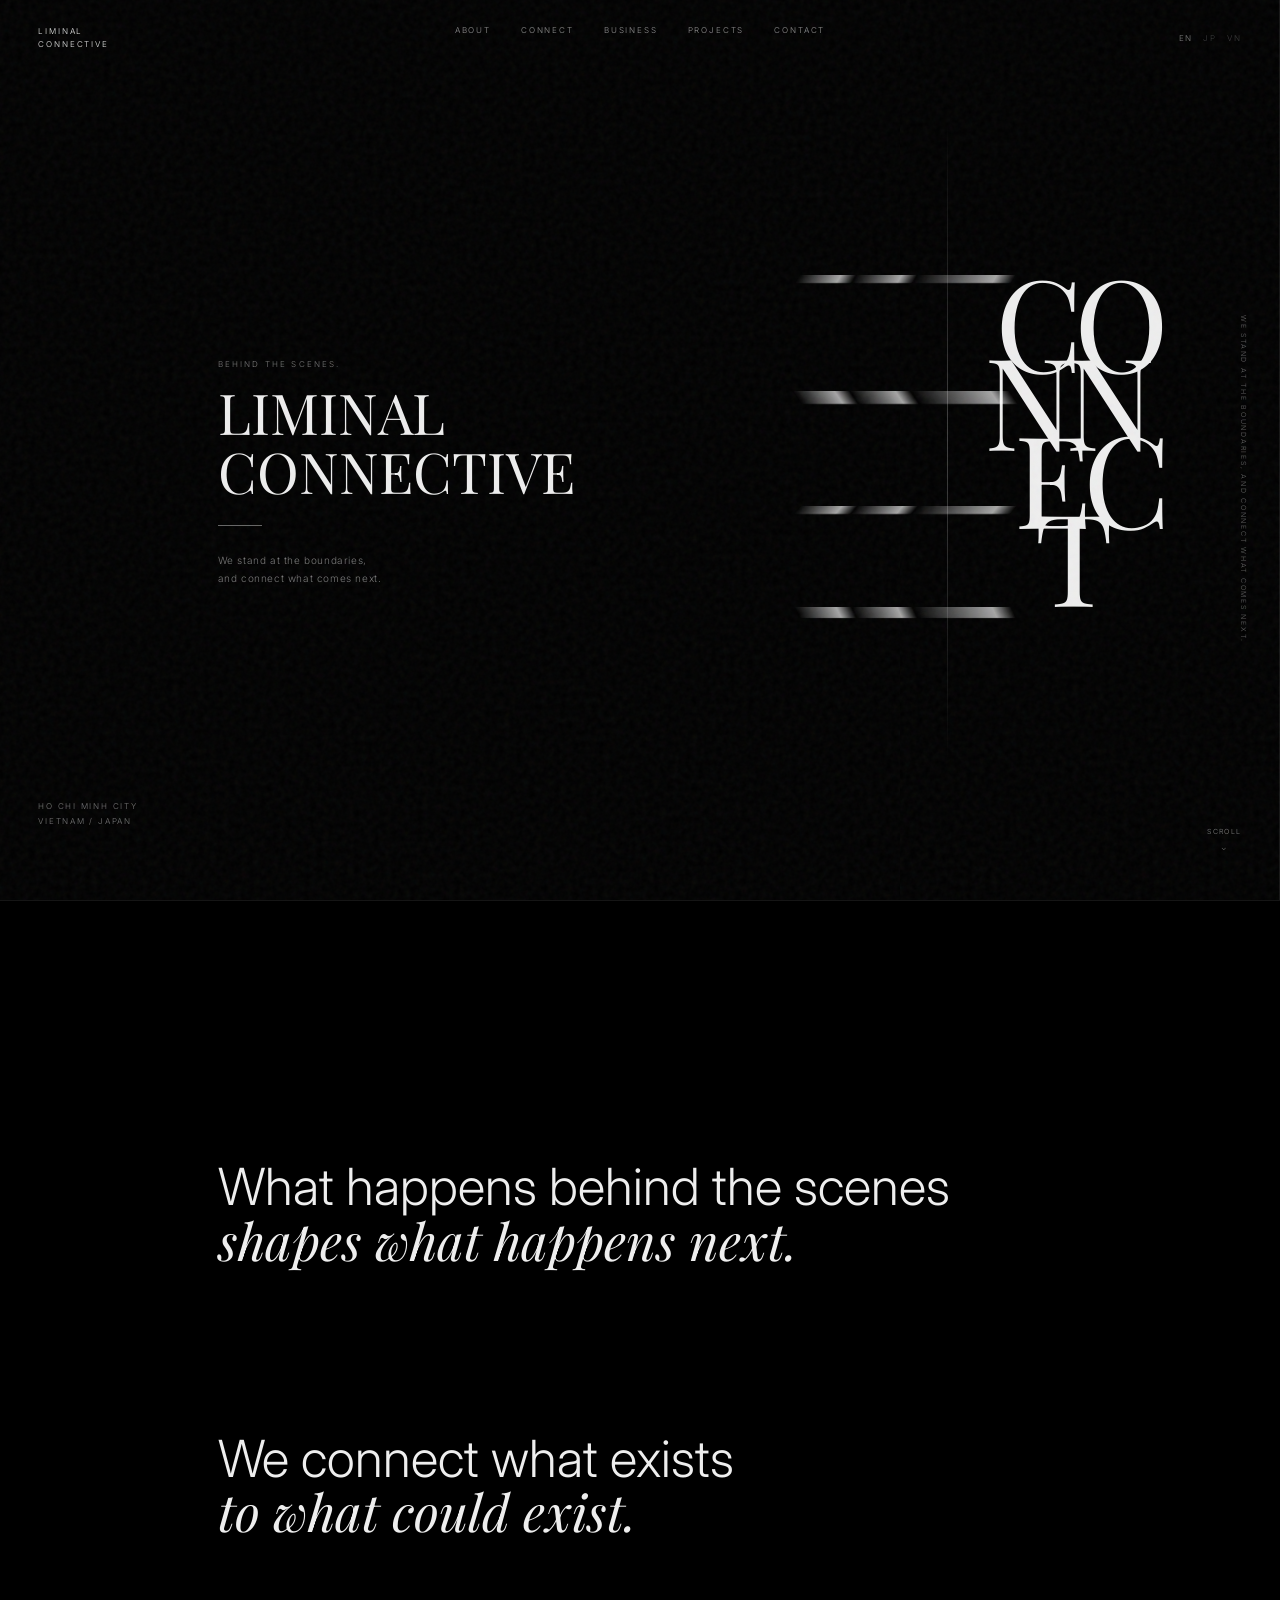
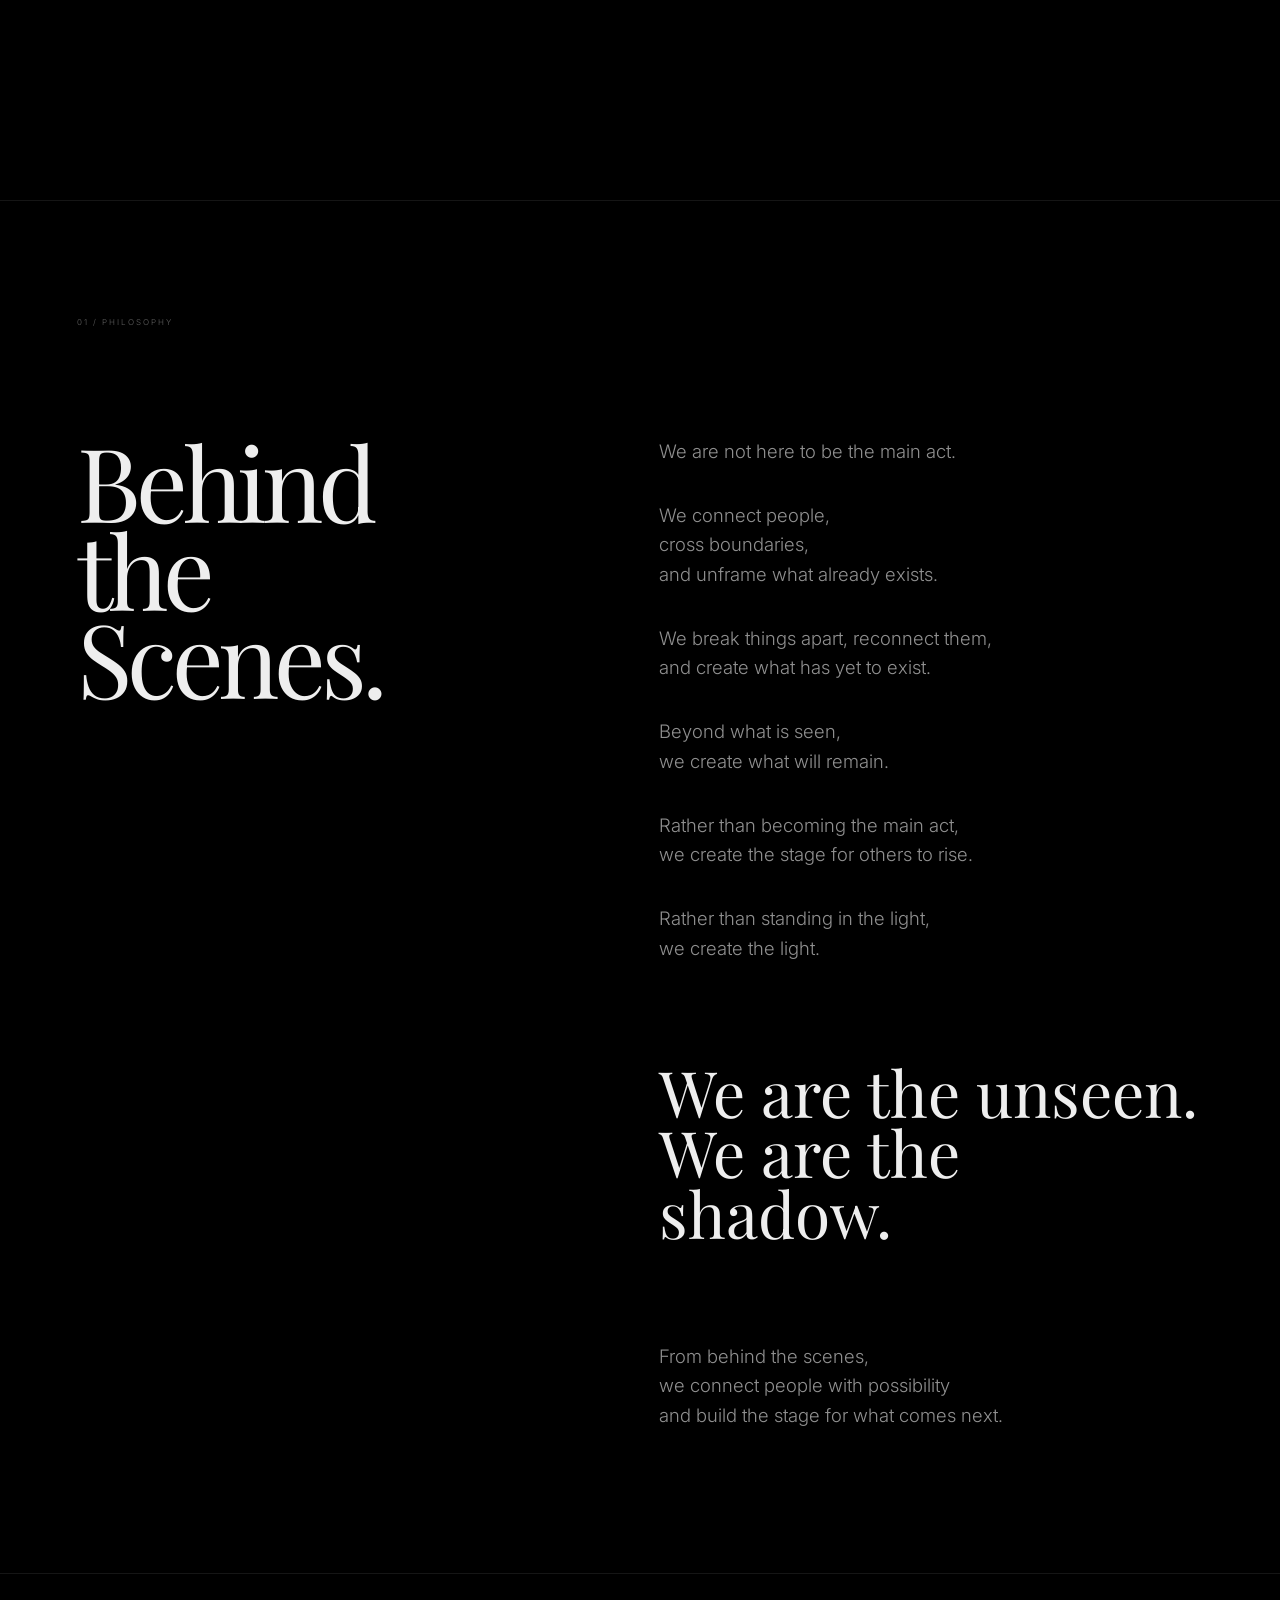
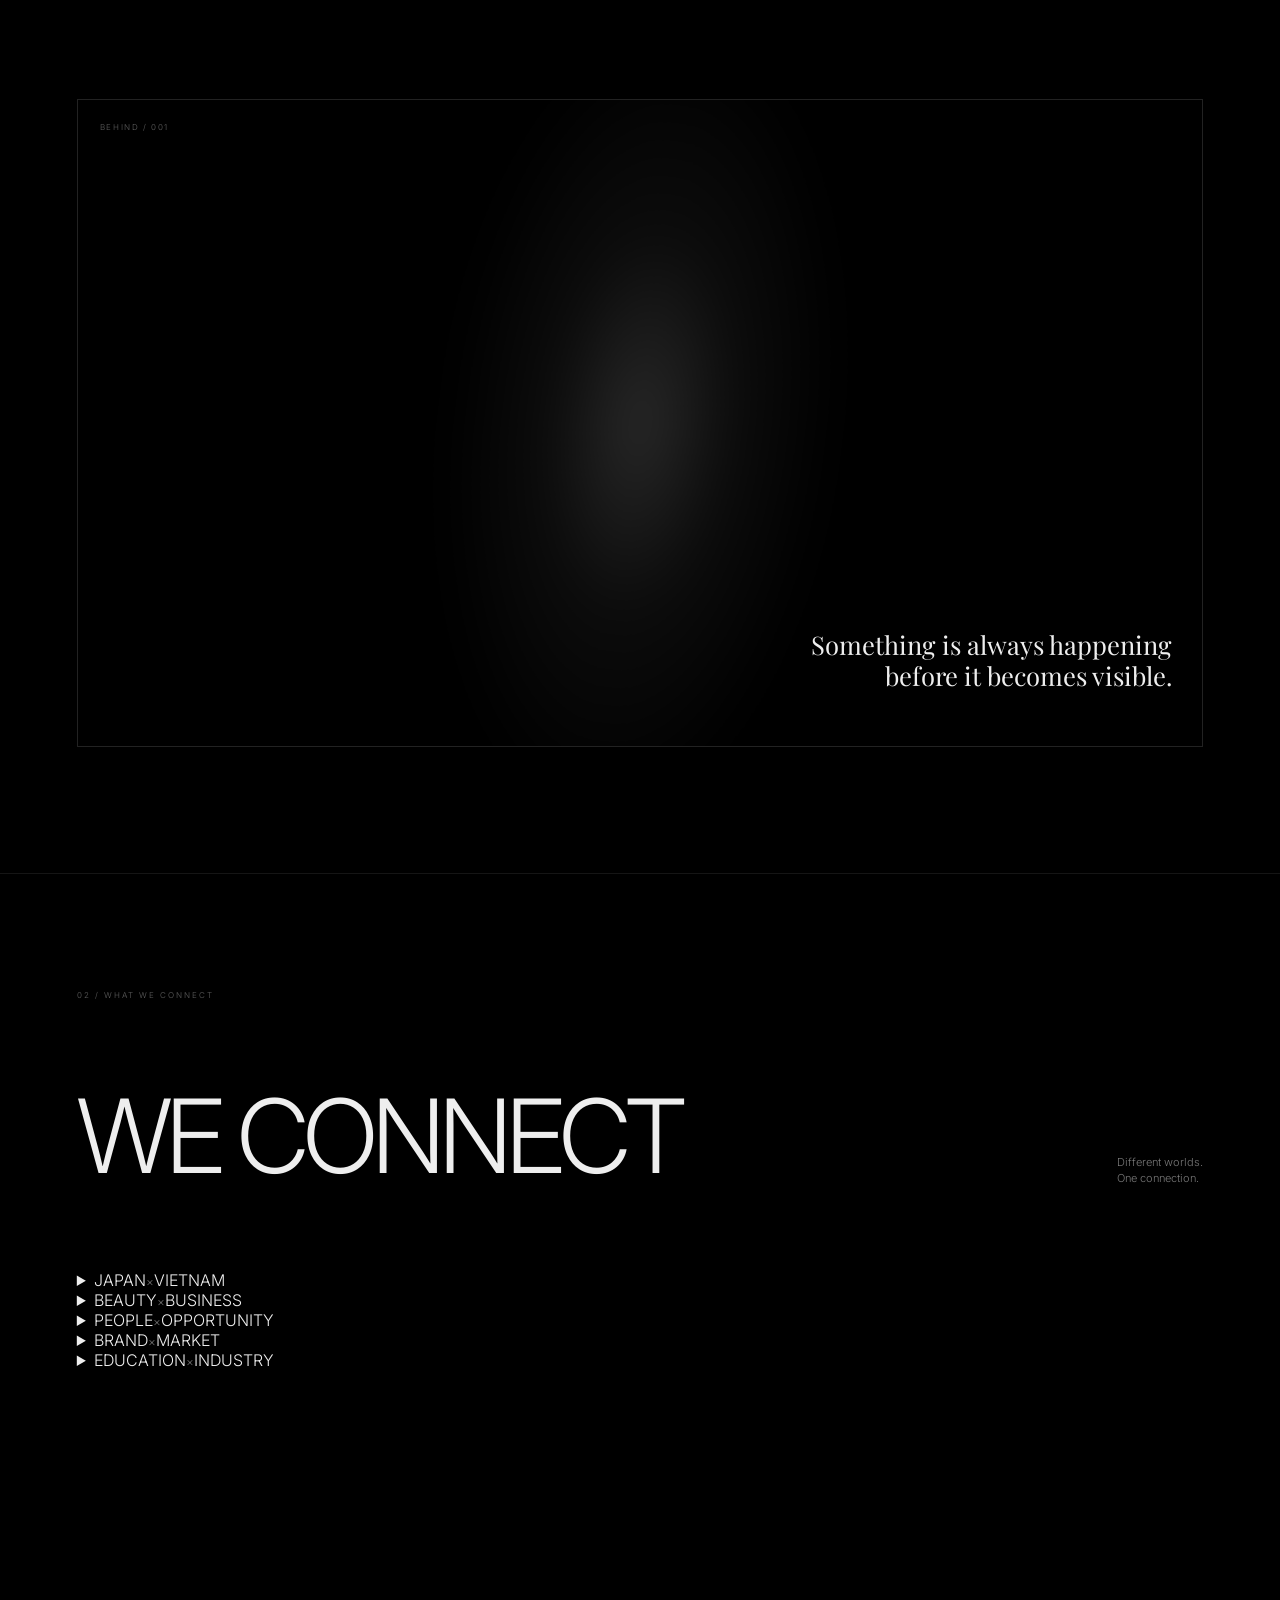
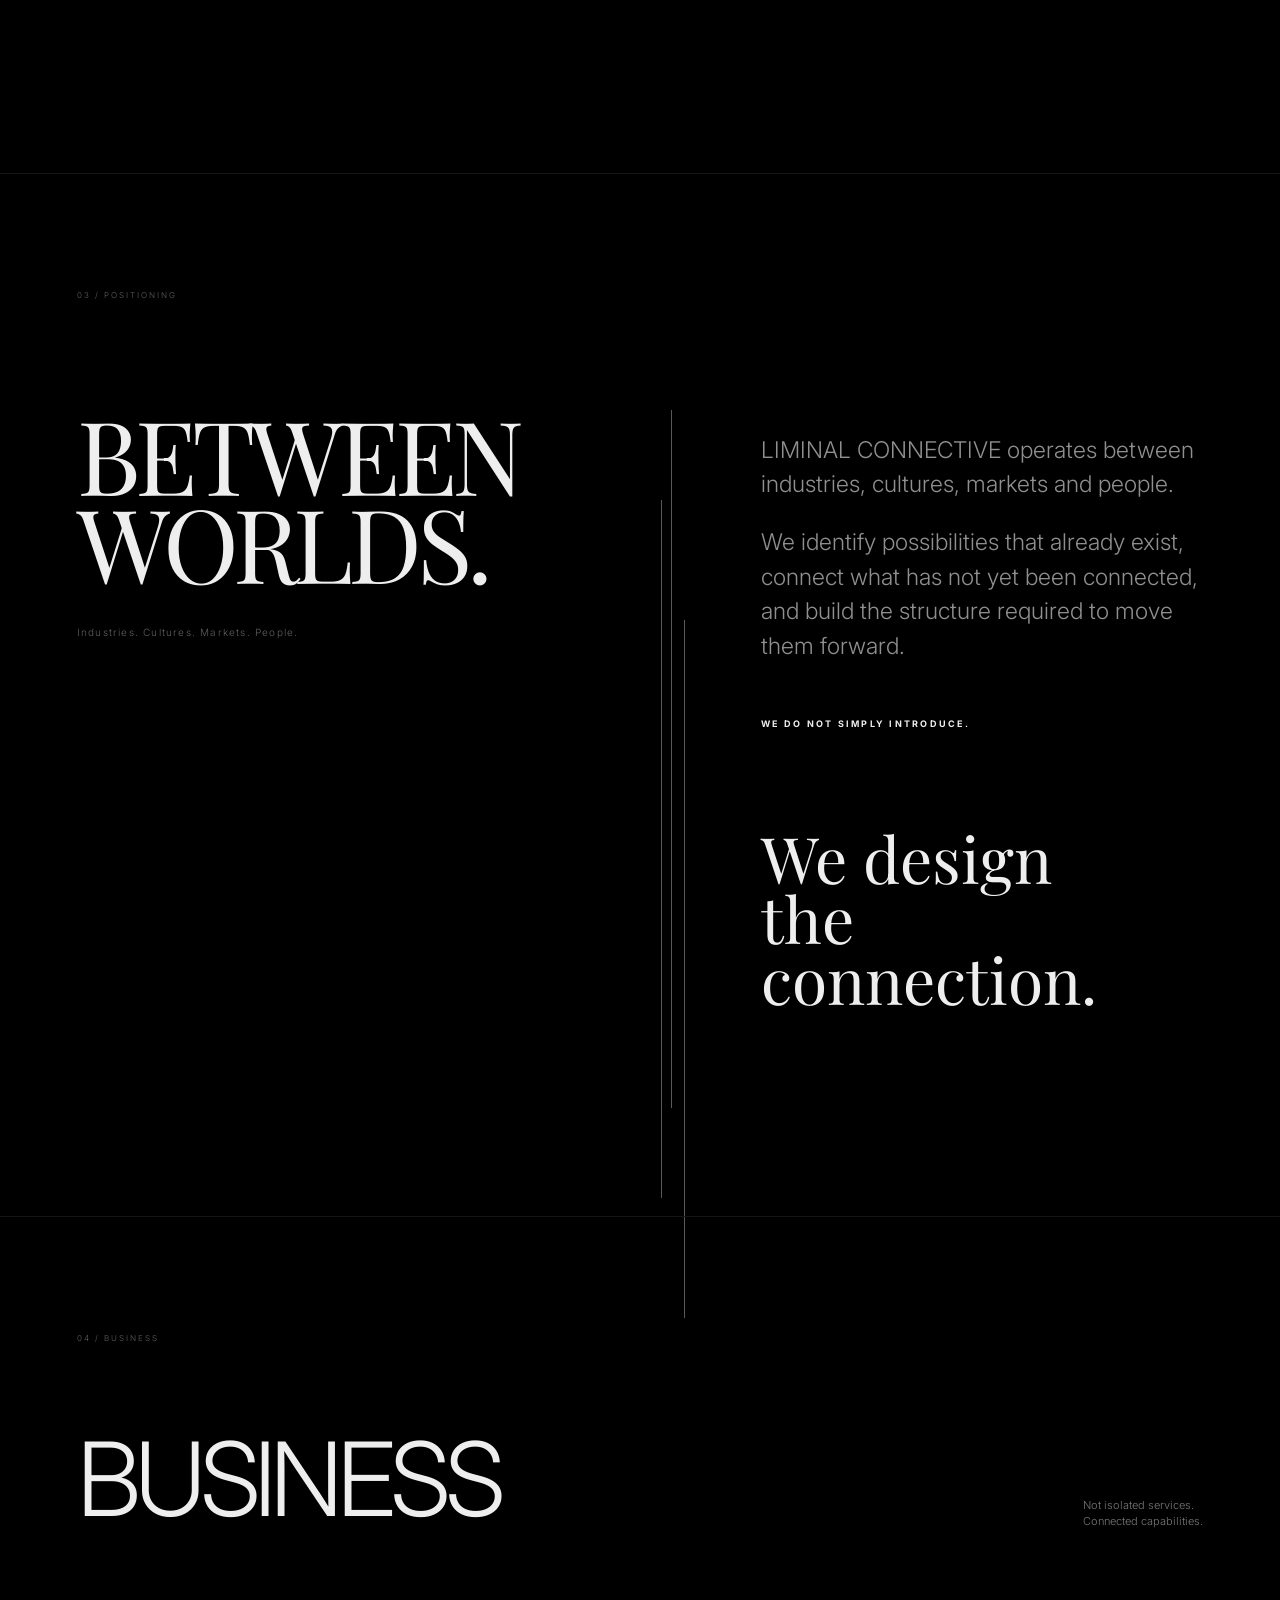
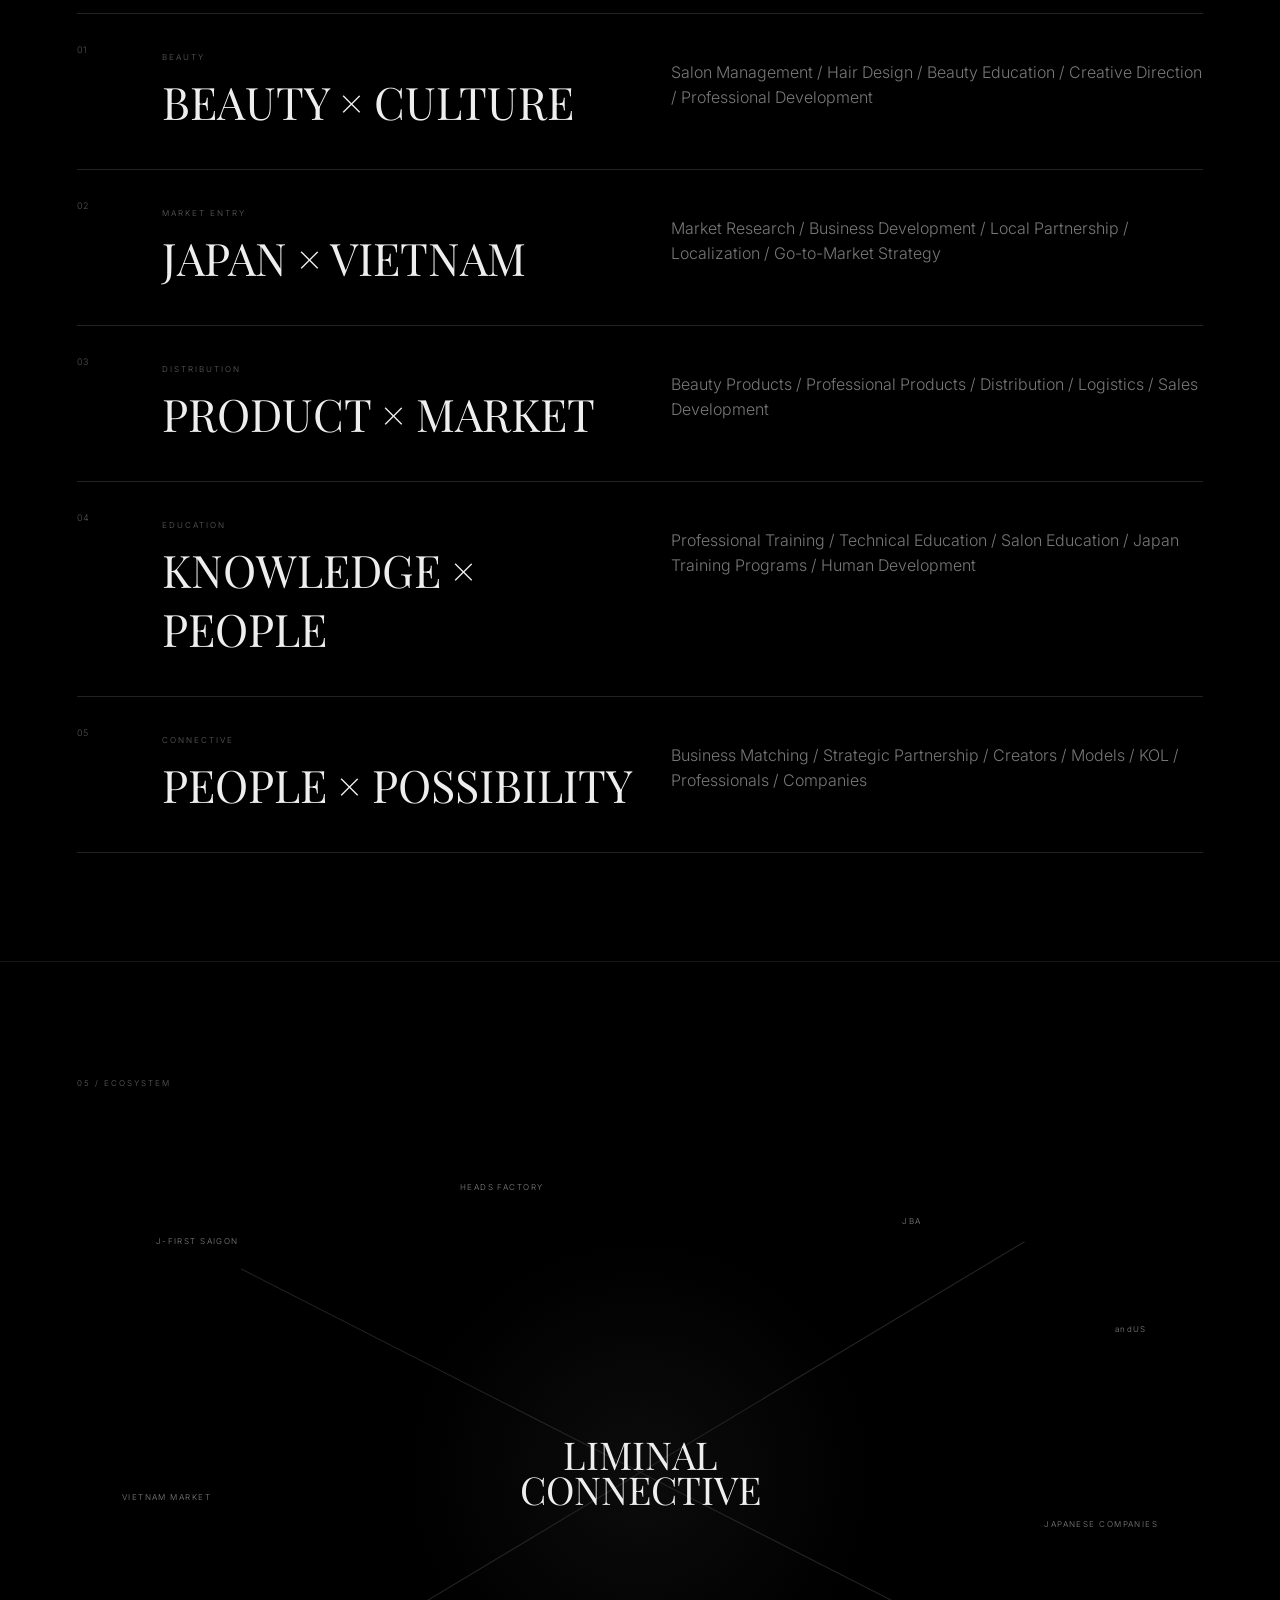
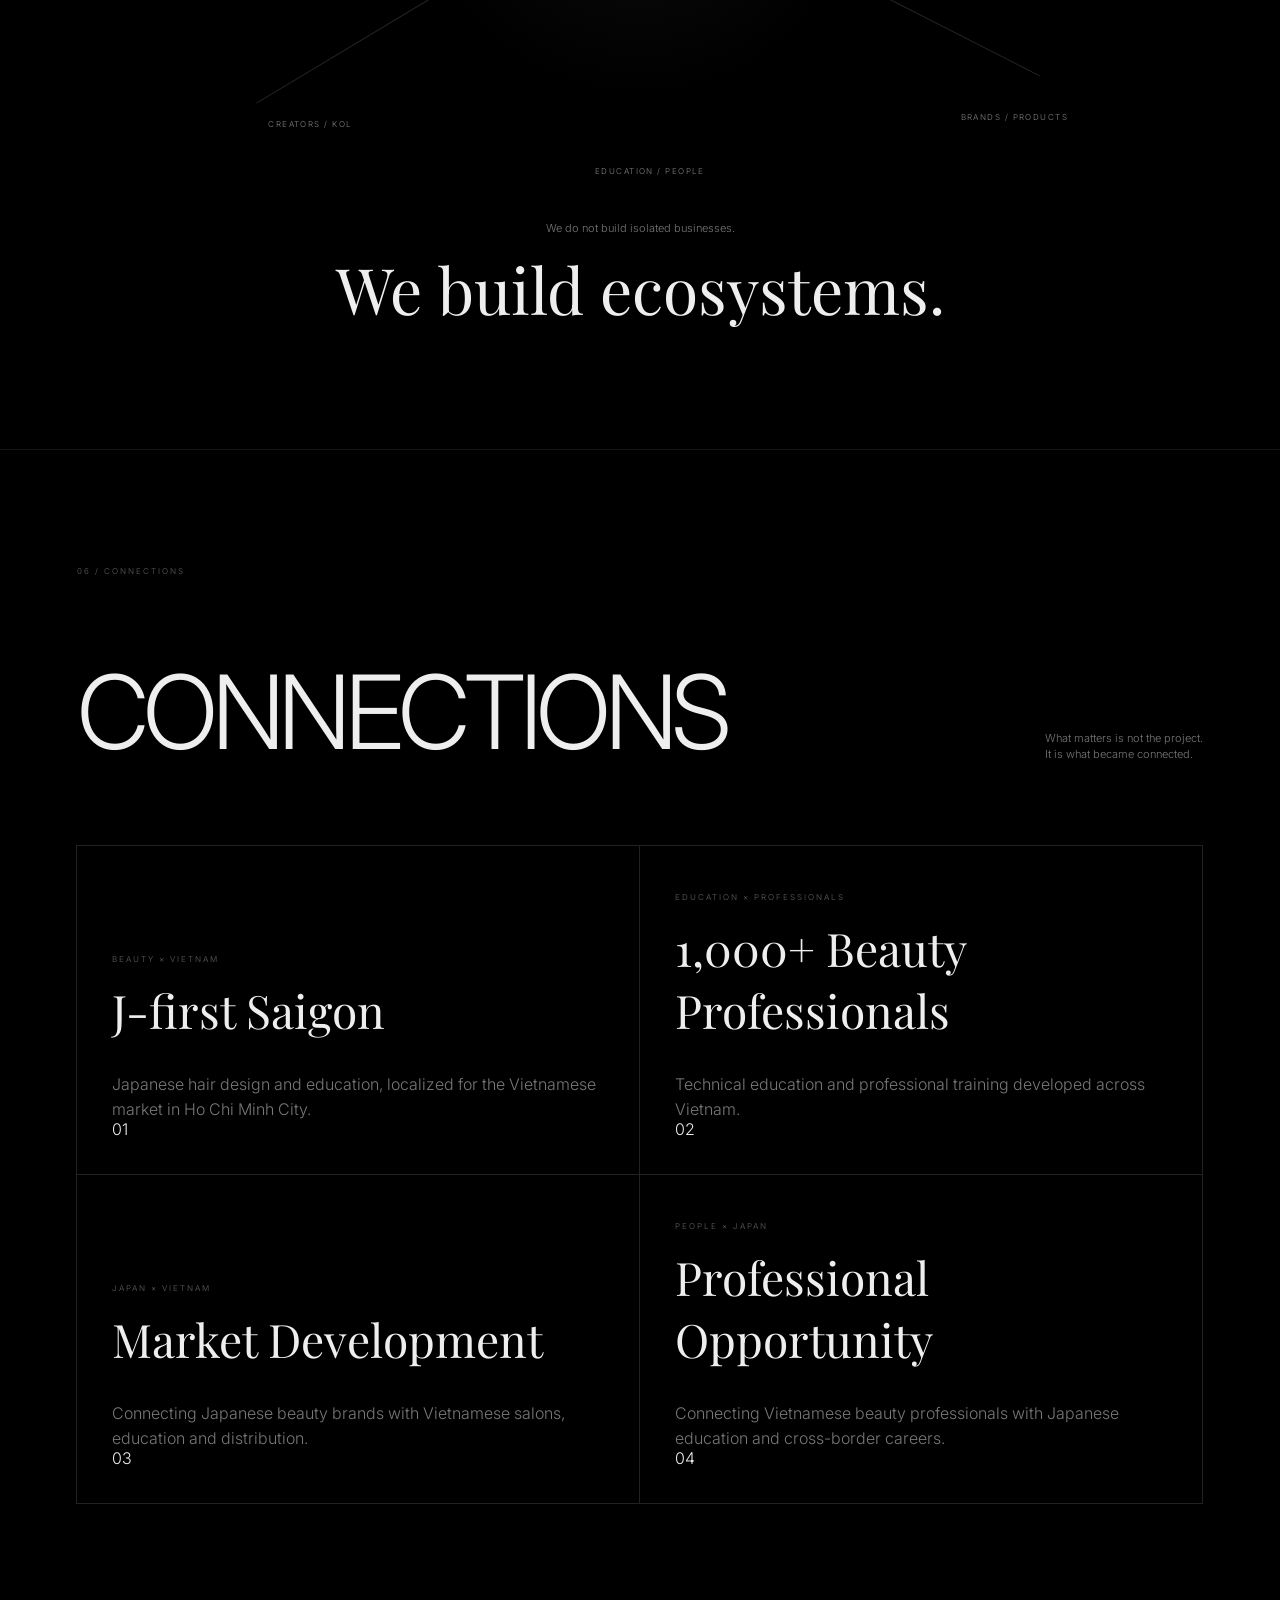
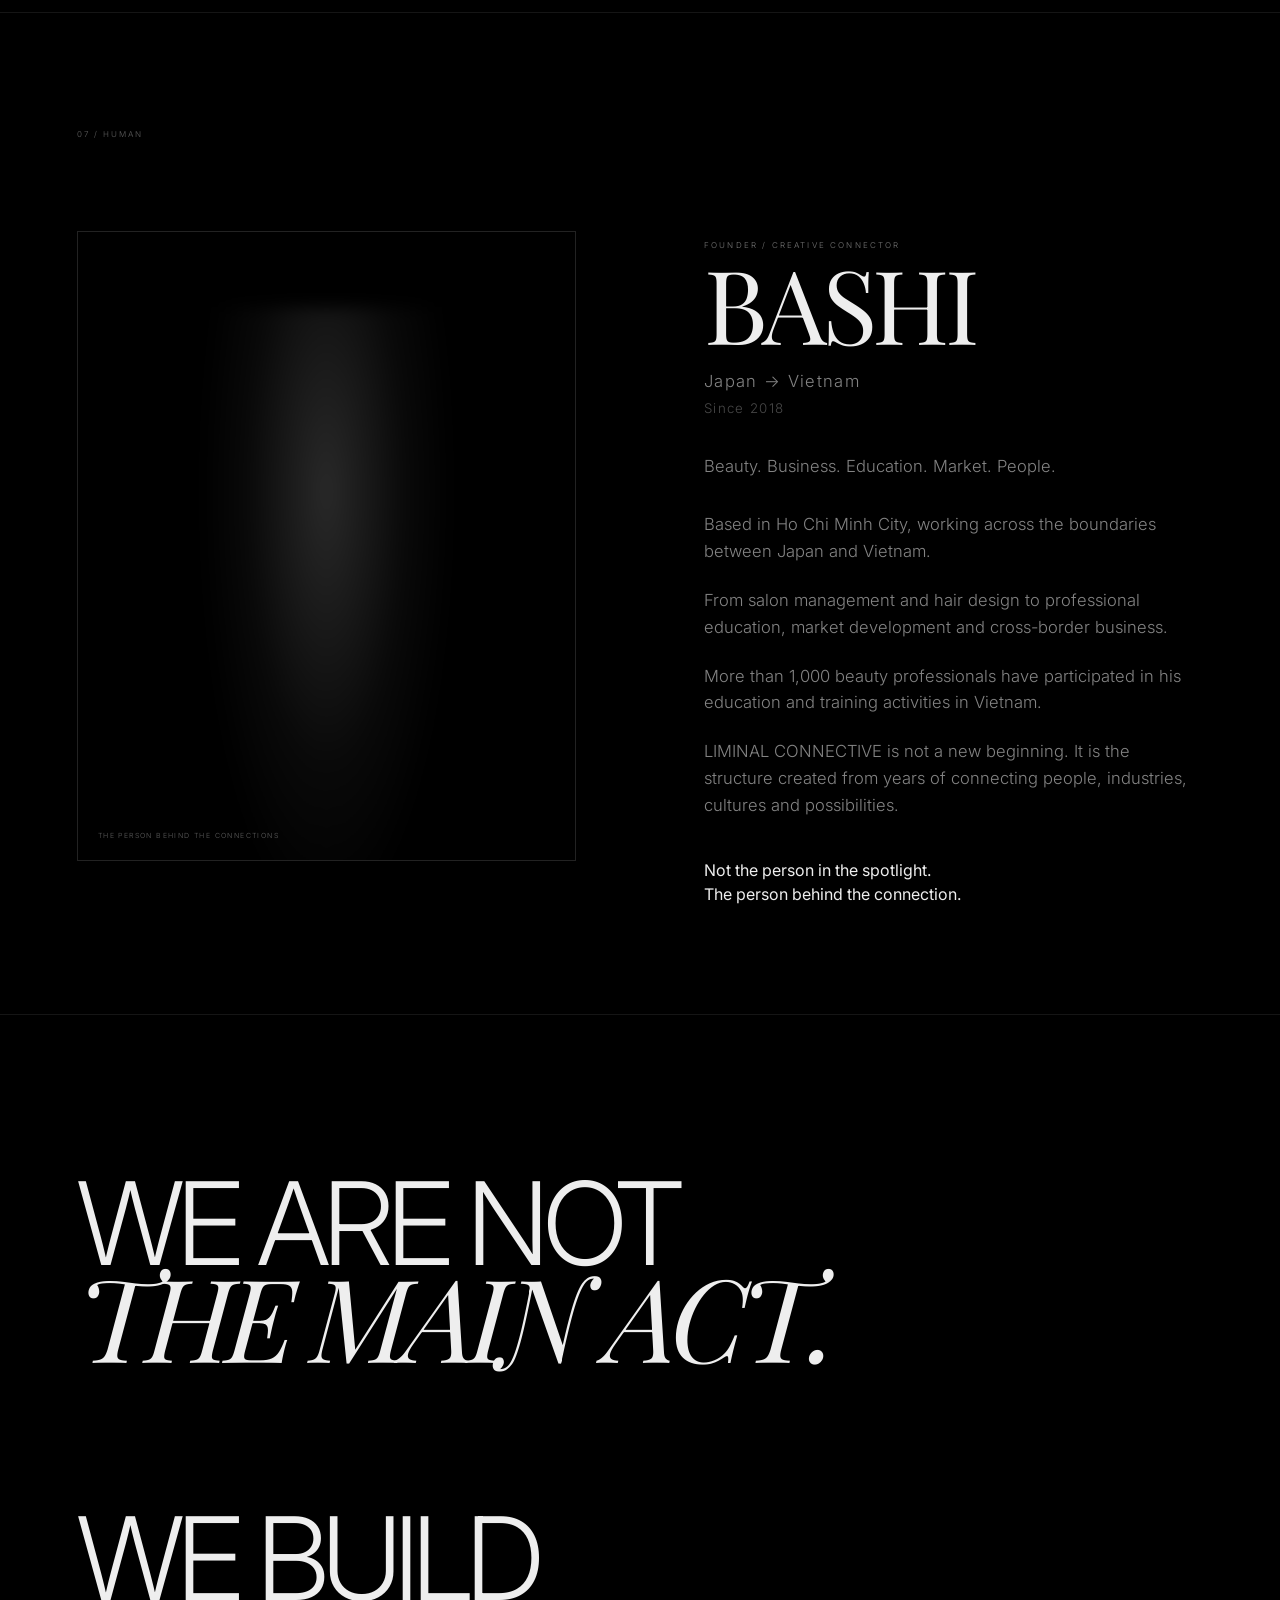
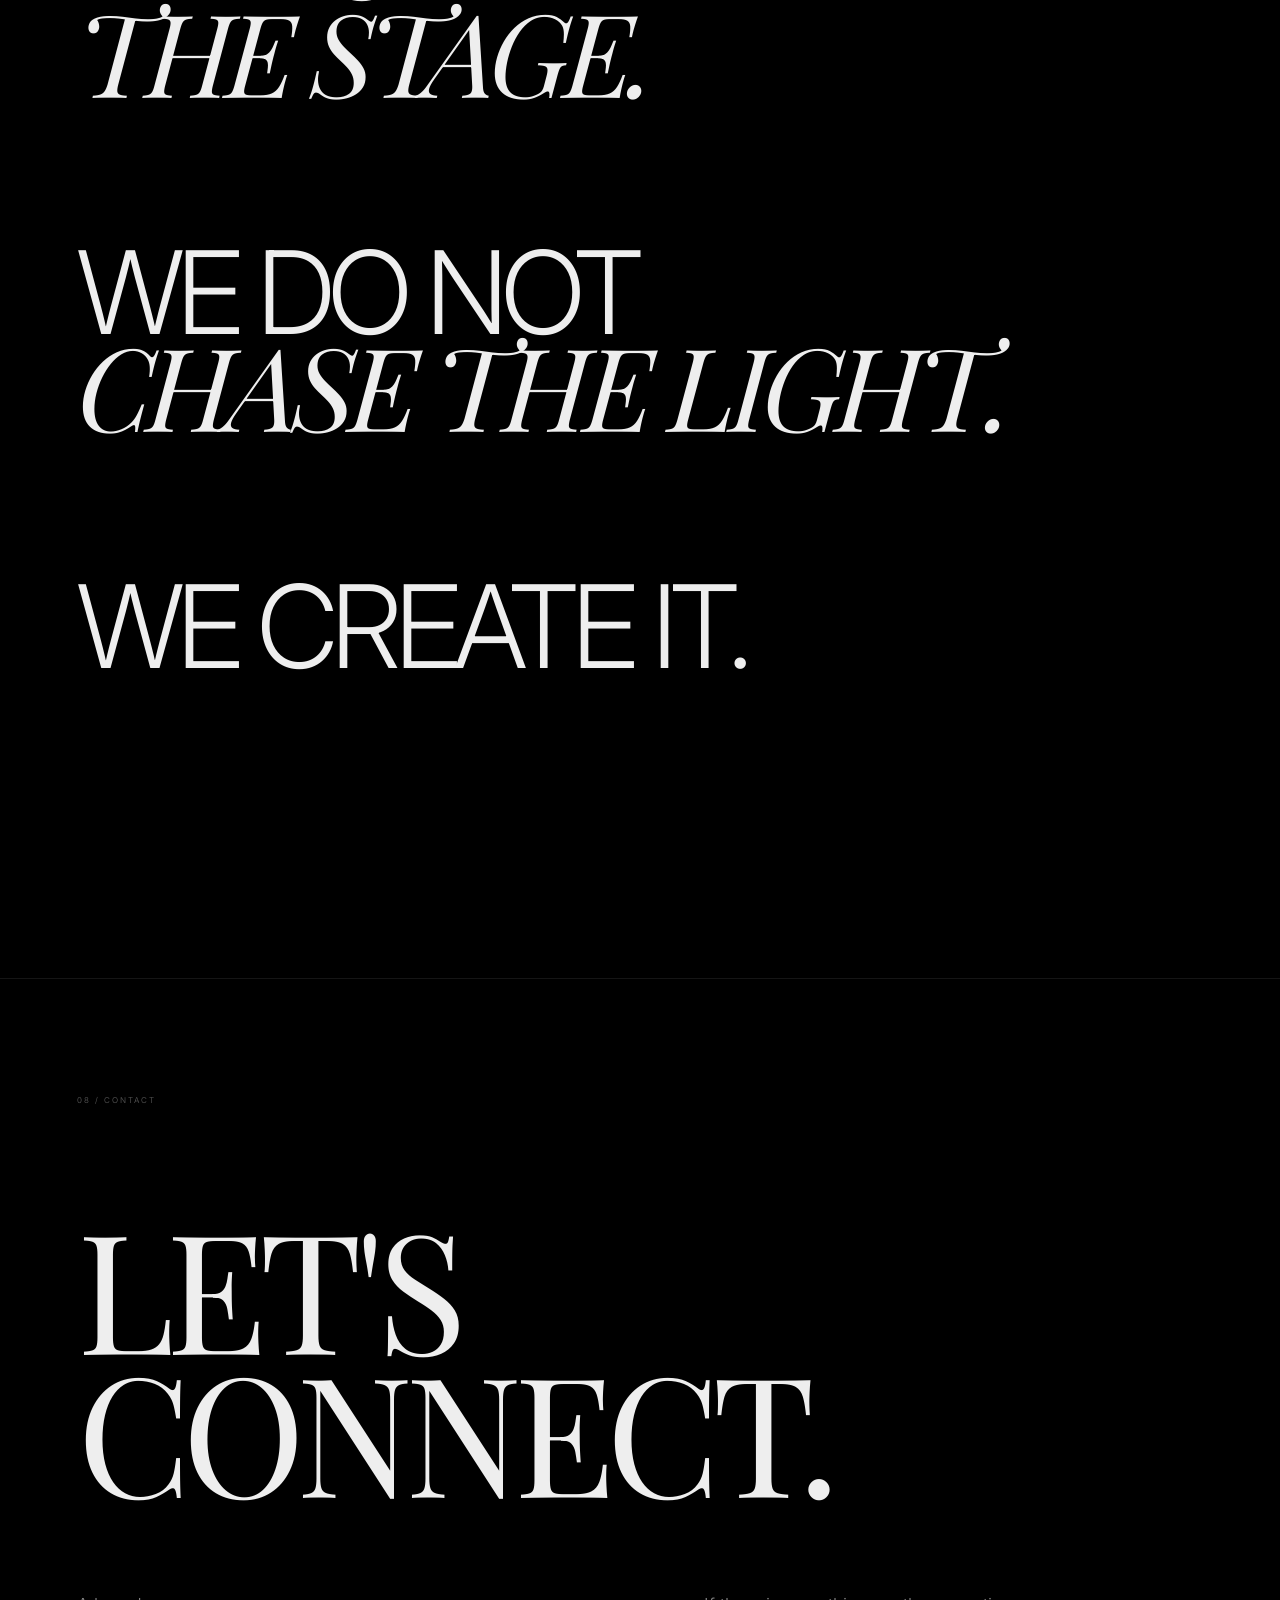
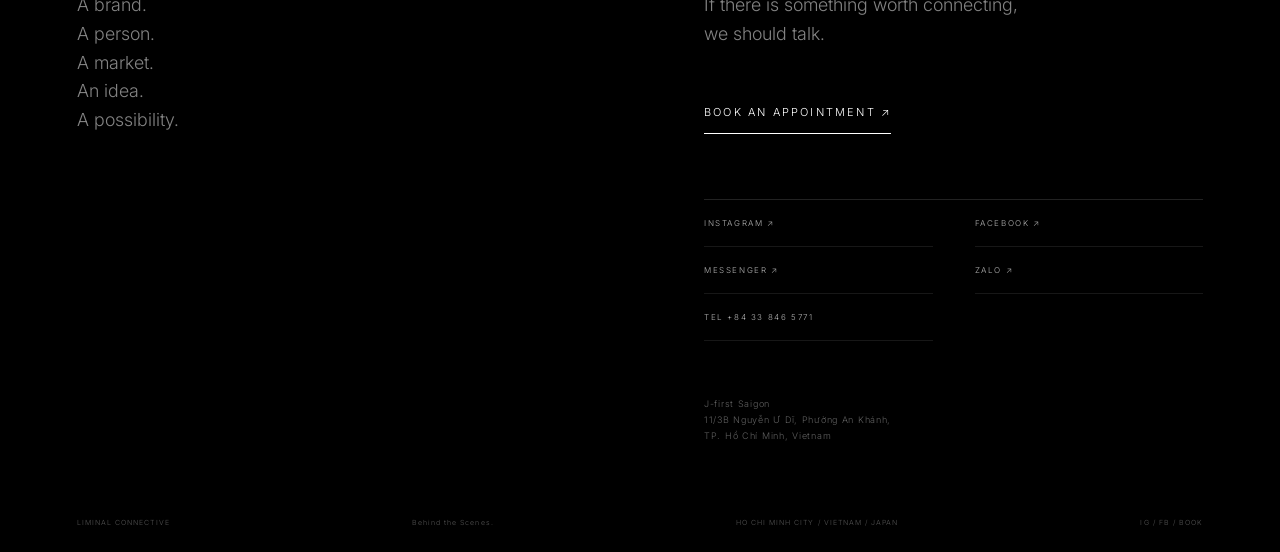
==== index.html @ 45e72465 "Add files via upload" ====
<!doctype html>
<html lang="en">
<head>
<meta charset="utf-8"><meta name="viewport" content="width=device-width,initial-scale=1">
<meta name="theme-color" content="#000000">
<meta name="description" content="LIMINAL CONNECTIVE connects Japan and Vietnam across beauty, business, education, market development and people. Behind the Scenes.">
<meta name="robots" content="index,follow,max-image-preview:large">
<meta name="google-site-verification" content="inKHRPsDwM57NjRnbkZ_3ag7NRz8AqadiIJuXWTixuA" />
<title>LIMINAL CONNECTIVE | Japan × Vietnam | Beauty, Business & Market</title>
<link rel="canonical" href="https://dogranwing07.github.io/liminal-connective/">
<link rel="icon" type="image/png" href="https://dogranwing07.github.io/liminal-connective/favicon.png">
<link rel="apple-touch-icon" href="https://dogranwing07.github.io/liminal-connective/favicon.png">
<meta property="og:type" content="website">
<meta property="og:site_name" content="LIMINAL CONNECTIVE">
<meta property="og:title" content="LIMINAL CONNECTIVE | Japan × Vietnam | Beauty, Business & Market">
<meta property="og:description" content="LIMINAL CONNECTIVE connects Japan and Vietnam across beauty, business, education, market development and people. Behind the Scenes.">
<meta property="og:url" content="https://dogranwing07.github.io/liminal-connective/">
<meta property="og:image" content="https://dogranwing07.github.io/liminal-connective/og-image.png">
<meta property="og:image:width" content="1200">
<meta property="og:image:height" content="630">
<meta property="og:image:alt" content="LIMINAL CONNECTIVE — Behind the Scenes.">
<meta property="og:locale" content="en_US">
<meta property="og:locale:alternate" content="ja_JP">
<meta property="og:locale:alternate" content="vi_VN">
<meta name="twitter:card" content="summary_large_image">
<meta name="twitter:title" content="LIMINAL CONNECTIVE | Japan × Vietnam | Beauty, Business & Market">
<meta name="twitter:description" content="LIMINAL CONNECTIVE connects Japan and Vietnam across beauty, business, education, market development and people. Behind the Scenes.">
<meta name="twitter:image" content="https://dogranwing07.github.io/liminal-connective/og-image.png">
<script type="application/ld+json">
{"@context":"https://schema.org","@type":"WebSite","name":"LIMINAL CONNECTIVE","url":"https://dogranwing07.github.io/liminal-connective/","description":"LIMINAL CONNECTIVE connects Japan and Vietnam across beauty, business, education, market development and people. Behind the Scenes."}
</script>
<link rel="preconnect" href="https://fonts.googleapis.com"><link rel="preconnect" href="https://fonts.gstatic.com" crossorigin>
<link href="https://fonts.googleapis.com/css2?family=Inter:wght@300;400;500&family=Playfair+Display:ital,wght@0,400;1,400&display=swap" rel="stylesheet">
<link rel="stylesheet" href="styles.css">
<!-- Google tag (gtag.js) -->
<script async src="https://www.googletagmanager.com/gtag/js?id=G-SGHWR2SFE9"></script>
<script>
  window.dataLayer = window.dataLayer || [];
  function gtag(){dataLayer.push(arguments);}
  gtag('js', new Date());
  gtag('config', 'G-SGHWR2SFE9');
</script>
</head>
<body>
<div class="noise"></div><div class="progress"><span></span></div>
<header><a class="logo" href="#top">LIMINAL<br>CONNECTIVE</a><nav><a href="#philosophy" data-i18n="navAbout">ABOUT</a><a href="#connect" data-i18n="navConnect">CONNECT</a><a href="#business" data-i18n="navBusiness">BUSINESS</a><a href="#connections" data-i18n="navProjects">PROJECTS</a><a href="#contact" data-i18n="navContact">CONTACT</a></nav><div class="langs" aria-label="Language"><button class="active" data-lang="en">EN</button><button data-lang="ja">JP</button><button data-lang="vi">VN</button></div></header>
<main id="top">
<section class="hero">
<div class="meta">HO CHI MINH CITY<br>VIETNAM / JAPAN</div>
<div class="identity"><p class="kicker">BEHIND THE SCENES.</p><h1>LIMINAL<br>CONNECTIVE</h1><i></i><p><span data-i18n="heroTag">We stand at the boundaries,<br>and connect what comes next.</span></p></div>
<div class="art"><div class="word"><span>CO</span><span>NN</span><span>EC</span><span>T</span></div><b class="g g1"></b><b class="g g2"></b><b class="g g3"></b><b class="g g4"></b></div>
<div class="vertical">WE STAND AT THE BOUNDARIES, AND CONNECT WHAT COMES NEXT.</div><a class="scroll" href="#intro">SCROLL<br>⌄</a>
</section>
<section id="intro" class="intro reveal"><p><span data-i18n="intro1">What happens behind the scenes<br><em>shapes what happens next.</em></span></p><p><span data-i18n="intro2">We connect what exists<br><em>to what could exist.</em></span></p></section>
<section id="philosophy" class="reveal"><small>01 / PHILOSOPHY</small><div class="grid"><h2>Behind<br>the Scenes.</h2><div class="copy"><p><span data-i18n="p1">We are not here to be the main act.</span></p><p><span data-i18n="p2">We connect people,<br>cross boundaries,<br>and unframe what already exists.</span></p><p><span data-i18n="p3">We break things apart, reconnect them,<br>and create what has yet to exist.</span></p><p><span data-i18n="p4">Beyond what is seen,<br>we create what will remain.</span></p><p><span data-i18n="p5">Rather than becoming the main act,<br>we create the stage for others to rise.</span></p><p><span data-i18n="p6">Rather than standing in the light,<br>we create the light.</span></p><h3><span data-i18n="p7">We are the unseen.<br>We are the shadow.</span></h3><p><span data-i18n="p8">From behind the scenes,<br>we connect people with possibility<br>and build the stage for what comes next.</span></p></div></div></section>
<section class="visual reveal"><div class="frame"><span>BEHIND / 001</span><div class="shadow"></div><p>Something is always happening<br>before it becomes visible.</p></div></section>
<section id="connect" class="reveal"><small>02 / WHAT WE CONNECT</small><div class="sectionhead"><h4 data-i18n="weConnect">WE CONNECT</h4><p><span data-i18n="different">Different worlds.<br>One connection.</span></p></div><div class="pairs connection-links">
<details class="connection-item"><summary><span>JAPAN</span><i></i><b>×</b><i></i><span>VIETNAM</span></summary><div class="connection-drawer">
<a href="https://corp.and-us.jp/" target="_blank" rel="noopener" data-track="japan_vietnam_click">andUS / JAPAN ↗</a>
<a href="https://andus-global-vn.com/" target="_blank" rel="noopener" data-track="japan_vietnam_click">andUS GLOBAL VIETNAM ↗</a>
<a href="https://www.headsfactory.jp/" target="_blank" rel="noopener" data-track="japan_vietnam_click">HEADS FACTORY ↗</a>
<a href="https://www.jba-tokyo.co.jp/" target="_blank" rel="noopener" data-track="japan_vietnam_click">JBA ↗</a>
</div></details>
<details class="connection-item"><summary><span>BEAUTY</span><i></i><b>×</b><i></i><span>BUSINESS</span></summary><div class="connection-drawer">
<a href="jfirst.html" data-track="beauty_business_click">J-FIRST SAIGON / VIEW CONNECTION →</a>
<a href="https://www.instagram.com/jfirstsaigon/" target="_blank" rel="noopener" data-track="beauty_business_click">SALON INSTAGRAM ↗</a>
<a href="https://direct.salondenet.jp/XWcj2QTPq8YwXeoL8" target="_blank" rel="noopener" data-track="beauty_business_click">WEB RESERVATION ↗</a>
</div></details>
<details class="connection-item"><summary><span>PEOPLE</span><i></i><b>×</b><i></i><span>OPPORTUNITY</span></summary><div class="connection-drawer">
<a href="jfirst.html#education" data-track="people_opportunity_click">J-FIRST / EDUCATION & CAREER →</a>
<a href="https://www.jba-tokyo.co.jp/" target="_blank" rel="noopener" data-track="people_opportunity_click">JBA ↗</a>
<a href="https://www.headsfactory.jp/" target="_blank" rel="noopener" data-track="people_opportunity_click">HEADS FACTORY ↗</a>
</div></details>
<details class="connection-item"><summary><span>BRAND</span><i></i><b>×</b><i></i><span>MARKET</span></summary><div class="connection-drawer">
<a href="https://corp.and-us.jp/" target="_blank" rel="noopener" data-track="brand_market_click">andUS ↗</a>
<a href="https://andus-global-vn.com/" target="_blank" rel="noopener" data-track="brand_market_click">andUS GLOBAL VIETNAM ↗</a>
</div></details>
<details class="connection-item"><summary><span>EDUCATION</span><i></i><b>×</b><i></i><span>INDUSTRY</span></summary><div class="connection-drawer">
<a href="jfirst.html#education" data-track="education_industry_click">J-FIRST / EDUCATION →</a>
<a href="https://www.jba-tokyo.co.jp/" target="_blank" rel="noopener" data-track="education_industry_click">JBA ↗</a>
<a href="https://www.headsfactory.jp/" target="_blank" rel="noopener" data-track="education_industry_click">HEADS FACTORY ↗</a>
</div></details>
</div></section>
<section class="reveal"><small>03 / POSITIONING</small><div class="grid"><div><h2 data-i18n="between">BETWEEN<br>WORLDS.</h2><p class="micro" data-i18n="betweenMicro">Industries. Cultures. Markets. People.</p></div><div class="position"><div class="line"></div><p data-i18n="position1">LIMINAL CONNECTIVE operates between industries, cultures, markets and people.</p><p data-i18n="position2">We identify possibilities that already exist, connect what has not yet been connected, and build the structure required to move them forward.</p><strong data-i18n="position3">WE DO NOT SIMPLY INTRODUCE.</strong><h3 data-i18n="position4">We design<br>the connection.</h3></div></div></section>
<section id="business" class="reveal"><small>04 / BUSINESS</small><div class="sectionhead"><h4 data-i18n="businessTitle">BUSINESS</h4><p><span data-i18n="capabilities">Not isolated services.<br>Connected capabilities.</span></p></div><div class="business">
<article><span>01</span><div><small>BEAUTY</small><h3>BEAUTY × CULTURE</h3></div><p data-i18n="biz1">Salon Management / Hair Design / Beauty Education / Creative Direction / Professional Development</p></article>
<article><span>02</span><div><small>MARKET ENTRY</small><h3>JAPAN × VIETNAM</h3></div><p data-i18n="biz2">Market Research / Business Development / Local Partnership / Localization / Go-to-Market Strategy</p></article>
<article><span>03</span><div><small>DISTRIBUTION</small><h3>PRODUCT × MARKET</h3></div><p data-i18n="biz3">Beauty Products / Professional Products / Distribution / Logistics / Sales Development</p></article>
<article><span>04</span><div><small>EDUCATION</small><h3>KNOWLEDGE × PEOPLE</h3></div><p data-i18n="biz4">Professional Training / Technical Education / Salon Education / Japan Training Programs / Human Development</p></article>
<article><span>05</span><div><small>CONNECTIVE</small><h3>PEOPLE × POSSIBILITY</h3></div><p data-i18n="biz5">Business Matching / Strategic Partnership / Creators / Models / KOL / Professionals / Companies</p></article>
</div></section>
<section class="ecosystem reveal"><small>05 / ECOSYSTEM</small><div class="eco"><div class="hub">LIMINAL<br>CONNECTIVE</div><span class="n n1">J-FIRST SAIGON</span><span class="n n2">HEADS FACTORY</span><span class="n n3">JBA</span><span class="n n4">andUS</span><span class="n n5">VIETNAM MARKET</span><span class="n n6">JAPANESE COMPANIES</span><span class="n n7">CREATORS / KOL</span><span class="n n8">EDUCATION / PEOPLE</span><span class="n n9">BRANDS / PRODUCTS</span></div><div class="ecocopy"><p><span data-i18n="eco1">We do not build isolated businesses.</span></p><h3><span data-i18n="eco2">We build ecosystems.</span></h3></div></section>
<section id="connections" class="reveal"><small>06 / CONNECTIONS</small><div class="sectionhead"><h4 data-i18n="connectionsTitle">CONNECTIONS</h4><p><span data-i18n="projectsIntro">What matters is not the project.<br>It is what became connected.</span></p></div><div class="projects">
<article><span>01</span><small>BEAUTY × VIETNAM</small><h3>J-first Saigon</h3><p data-i18n="proj1">Japanese hair design and education, localized for the Vietnamese market in Ho Chi Minh City.</p></article>
<article><span>02</span><small>EDUCATION × PROFESSIONALS</small><h3>1,000+ Beauty Professionals</h3><p data-i18n="proj2">Technical education and professional training developed across Vietnam.</p></article>
<article><span>03</span><small>JAPAN × VIETNAM</small><h3>Market Development</h3><p data-i18n="proj3">Connecting Japanese beauty brands with Vietnamese salons, education and distribution.</p></article>
<article><span>04</span><small>PEOPLE × JAPAN</small><h3>Professional Opportunity</h3><p data-i18n="proj4">Connecting Vietnamese beauty professionals with Japanese education and cross-border careers.</p></article>
</div></section>

<section class="founder reveal"><small>07 / HUMAN</small><div class="foundergrid"><div class="portrait"><div></div><span data-i18n="humanLabel">THE PERSON BEHIND THE CONNECTIONS</span></div><div><p class="kicker" data-i18n="founderRole">FOUNDER / CREATIVE CONNECTOR</p><h2>BASHI</h2><p class="founder-route">Japan → Vietnam<br><span data-i18n="founderSince">Since 2018</span></p><p data-i18n="founderFields">Beauty. Business. Education. Market. People.</p><div class="founder-story"><p data-i18n="founderCopy">Based in Ho Chi Minh City, working across the boundaries between Japan and Vietnam.</p><p data-i18n="founderCopy2">From salon management and hair design to professional education, market development and cross-border business.</p><p data-i18n="founderCopy3">More than 1,000 beauty professionals have participated in his education and training activities in Vietnam.</p><p data-i18n="founderCopy4">LIMINAL CONNECTIVE is not a new beginning. It is the structure created from years of connecting people, industries, cultures and possibilities.</p><strong data-i18n="founderClosing">Not the person in the spotlight.<br>The person behind the connection.</strong></div></div></div></section>
<section class="manifesto"><p class="reveal" data-i18n="m1">WE ARE NOT<br><em>THE MAIN ACT.</em></p><p class="reveal" data-i18n="m2">WE BUILD<br><em>THE STAGE.</em></p><p class="reveal" data-i18n="m3">WE DO NOT<br><em>CHASE THE LIGHT.</em></p><p class="reveal" data-i18n="m4">WE CREATE IT.</p></section>
<section id="contact" class="contact reveal"><small>08 / CONTACT</small><h2 data-i18n="contactTitle">LET'S<br>CONNECT.</h2>
<div class="contactgrid">
<p data-i18n="contactLead">A brand.<br>A person.<br>A market.<br>An idea.<br>A possibility.</p>
<div class="contact-actions">
<p><span data-i18n="contactText">If there is something worth connecting,<br>we should talk.</span></p>
<a class="primary-cta" href="https://direct.salondenet.jp/XWcj2QTPq8YwXeoL8" target="_blank" rel="noopener" data-track="booking_click"><span data-i18n="bookButton">BOOK AN APPOINTMENT ↗</span></a>
<div class="contact-links">
<a href="https://www.instagram.com/jfirstsaigon/" target="_blank" rel="noopener" data-track="instagram_click">INSTAGRAM ↗</a>
<a href="https://www.facebook.com/jfirstsaigon" target="_blank" rel="noopener" data-track="facebook_click">FACEBOOK ↗</a>
<a href="https://m.me/jfirstsaigon" target="_blank" rel="noopener" data-track="messenger_click">MESSENGER ↗</a>
<a href="https://zalo.me/0338465771" target="_blank" rel="noopener" data-track="zalo_click">ZALO ↗</a>
<a href="tel:+84338465771" data-track="phone_click">TEL +84 33 846 5771</a>
</div>
<address>J-first Saigon<br>11/3B Nguyễn Ư Dĩ, Phường An Khánh,<br>TP. Hồ Chí Minh, Vietnam</address>
</div></div>
<footer><span>LIMINAL CONNECTIVE</span><span>Behind the Scenes.</span><span>HO CHI MINH CITY / VIETNAM / JAPAN</span><span><a href="https://www.instagram.com/jfirstsaigon/" target="_blank" rel="noopener" data-track="instagram_click">IG</a> / <a href="https://www.facebook.com/jfirstsaigon" target="_blank" rel="noopener" data-track="facebook_click">FB</a> / <a href="https://direct.salondenet.jp/XWcj2QTPq8YwXeoL8" target="_blank" rel="noopener" data-track="booking_click">BOOK</a></span></footer></section>
</main><script src="script.js"></script>



<script>
(function () {
  function detectEvent(link) {
    var explicit = link.getAttribute('data-track');
    if (explicit) return explicit;

    var href = (link.getAttribute('href') || '').toLowerCase();
    if (href.indexOf('direct.salondenet.jp') !== -1) return 'booking_click';
    if (href.indexOf('instagram.com') !== -1) return 'instagram_click';
    if (href.indexOf('facebook.com') !== -1 && href.indexOf('m.me') === -1) return 'facebook_click';
    if (href.indexOf('m.me/') !== -1 || href.indexOf('messenger.com') !== -1) return 'messenger_click';
    if (href.indexOf('zalo.me') !== -1) return 'zalo_click';
    if (href.indexOf('tel:') === 0) return 'phone_click';
    return null;
  }

  document.addEventListener('click', function (event) {
    var link = event.target.closest('a');
    if (!link) return;

    var eventName = detectEvent(link);
    if (!eventName || typeof window.gtag !== 'function') return;

    window.gtag('event', eventName, {
      link_url: link.href || '',
      link_text: (link.innerText || link.textContent || '').trim(),
      page_location: window.location.href,
      page_title: document.title,
      language_selected: document.documentElement.lang || 'en',
      transport_type: 'beacon'
    });
  }, true);
})();
</script>

</body></html>
---- styles.css ----
*{box-sizing:border-box}html{scroll-behavior:smooth}body{margin:0;background:#000;color:#eee;font-family:Inter,Arial,sans-serif;font-weight:300;overflow-x:hidden}.noise{position:fixed;inset:0;z-index:100;pointer-events:none;opacity:.055;background-image:url("data:image/svg+xml,%3Csvg viewBox='0 0 180 180' xmlns='http://www.w3.org/2000/svg'%3E%3Cfilter id='n'%3E%3CfeTurbulence type='fractalNoise' baseFrequency='.8' numOctaves='3'/%3E%3C/filter%3E%3Crect width='100%25' height='100%25' filter='url(%23n)'/%3E%3C/svg%3E")}.progress{position:fixed;right:0;top:0;width:1px;height:100vh;background:#151515;z-index:90}.progress span{display:block;width:1px;height:0;background:#aaa}header{position:fixed;z-index:80;top:0;left:0;right:0;display:grid;grid-template-columns:1fr auto 1fr;padding:25px 3vw;font-size:8px;letter-spacing:.23em;background:linear-gradient(#000 10%,transparent)}header a{color:#eee;text-decoration:none}.logo{line-height:1.6}nav{display:flex;gap:30px;opacity:.62}.langs{text-align:right;display:flex;justify-content:flex-end;gap:10px;opacity:.55}section{min-height:100vh;padding:12vh 6vw;border-top:1px solid #151515;position:relative}.hero{height:100vh;border:0;padding:0;overflow:hidden}.meta{position:absolute;left:3vw;bottom:8vh;font-size:8px;line-height:1.8;letter-spacing:.22em;opacity:.5}.identity{position:absolute;left:17%;top:39%;z-index:4}.kicker{font-size:8px!important;letter-spacing:.27em!important;opacity:.5!important}.identity h1{font-family:"Playfair Display",serif;font-size:4.4vw;font-weight:400;line-height:1.04;margin:14px 0 0}.identity i{display:block;width:44px;height:1px;background:#fff;margin:25px 0;opacity:.4}.identity>p:last-child{font-size:10px;line-height:1.8;letter-spacing:.06em;opacity:.5}.art{position:absolute;right:8%;top:9%;width:45%;height:80%}.word{position:absolute;right:3%;top:2%;height:95%;display:flex;flex-direction:column;justify-content:center;align-items:center;font-family:"Playfair Display",serif;font-size:10vw;line-height:.61;letter-spacing:-.07em}.word span:nth-child(2){transform:translateX(-8%)}.word span:nth-child(3){transform:translateX(7%)}.word span:nth-child(4){transform:translateX(-12%)}.art:before{content:"";position:absolute;left:60%;top:5%;bottom:5%;width:1px;background:linear-gradient(transparent,#fff,transparent);opacity:.25}.g{position:absolute;left:34%;right:0;height:8px;background:linear-gradient(90deg,transparent,#fff 11%,transparent 15%,#fff 27%,transparent 31%,#fff 52%,transparent 57%);opacity:.65;filter:blur(.5px)}.g1{top:27%;transform:skewX(-30deg)}.g2{top:43%;height:13px;transform:skewX(34deg)}.g3{top:59%;transform:skewX(-40deg)}.g4{top:73%;height:11px;transform:skewX(25deg)}.vertical{position:absolute;right:2.5vw;top:35%;writing-mode:vertical-rl;font-size:7px;letter-spacing:.25em;opacity:.4}.scroll{position:absolute;right:3vw;bottom:5vh;color:#fff;text-decoration:none;text-align:center;font-size:7px;line-height:2.2;letter-spacing:.2em;opacity:.5}.intro{display:flex;flex-direction:column;justify-content:center;gap:18vh;padding-left:17vw}.intro p{font-size:4vw;line-height:1.05;margin:0}.intro em{font-family:"Playfair Display",serif;font-weight:400}small{font-size:8px;letter-spacing:.25em;opacity:.4}.grid{display:grid;grid-template-columns:1fr 1.2fr;gap:10vw;margin-top:12vh}h2,h3{font-family:"Playfair Display",serif;font-weight:400}h2{font-size:8vw;line-height:.86;margin:0;letter-spacing:-.05em}.copy p{font-size:1.45vw;line-height:1.6;opacity:.6;margin:0 0 34px}.copy h3,.position h3{font-size:5vw;line-height:.94;margin:11vh 0}.visual{padding:6vw;display:flex;align-items:center}.frame{width:100%;height:72vh;border:1px solid #222;position:relative;overflow:hidden}.frame>span{position:absolute;top:22px;left:22px;font-size:8px;letter-spacing:.2em;opacity:.4}.frame>p{position:absolute;bottom:30px;right:30px;text-align:right;font-family:"Playfair Display",serif;font-size:2vw;line-height:1.2}.shadow{position:absolute;width:36%;height:130%;left:32%;top:-15%;background:radial-gradient(ellipse,#282828 0,#0c0c0c 32%,#000 68%);filter:blur(20px);transform:rotate(7deg)}.sectionhead{display:flex;justify-content:space-between;align-items:end;margin-top:8vh}.sectionhead h4{font-size:8vw;font-weight:300;letter-spacing:-.06em;margin:0}.sectionhead>p{font-size:11px;line-height:1.5;opacity:.5}.pairs{margin-top:8vh}.pairs p{display:grid;grid-template-columns:1fr minmax(30px,1fr) auto minmax(30px,1fr) 1fr;align-items:center;gap:22px;font-family:"Playfair Display",serif;font-size:4vw;margin:0;padding:26px 0;border-top:1px solid #222}.pairs p:last-child{border-bottom:1px solid #222}.pairs span:last-child{text-align:right}.pairs i{height:1px;background:#333}.pairs b{font-family:Inter;font-size:12px;font-weight:300;opacity:.45}.micro{font-size:10px;letter-spacing:.12em;opacity:.4;margin-top:40px}.position{position:relative;padding-left:8vw}.line{position:absolute;left:1vw;top:0;bottom:0;width:1px;background:#fff;box-shadow:-10px 90px 0 #fff,13px 210px 0 #fff;opacity:.35}.position p{font-size:1.8vw;line-height:1.5;opacity:.6}.position strong{display:block;margin-top:55px;font-size:9px;letter-spacing:.25em}.business{margin-top:8vh}.business article{display:grid;grid-template-columns:60px 1fr 1.1fr;gap:25px;padding:30px 0;border-top:1px solid #222}.business article:last-child{border-bottom:1px solid #222}.business article>span{font-size:9px;opacity:.35}.business h3{font-size:3.5vw;margin:8px 0}.business article>p{opacity:.5;line-height:1.6}.ecosystem{min-height:120vh}.eco{height:75vh;position:relative;margin-top:5vh;background:radial-gradient(circle at center,#0c0c0c,transparent 35%)}.hub{position:absolute;left:50%;top:50%;transform:translate(-50%,-50%);font-family:"Playfair Display",serif;font-size:3vw;text-align:center;line-height:.9}.hub:before,.hub:after{content:"";position:absolute;left:50%;top:50%;width:70vw;height:1px;background:#252525;transform:translate(-50%,-50%) rotate(27deg);z-index:-1}.hub:after{transform:translate(-50%,-50%) rotate(-31deg)}.n{position:absolute;font-size:8px;letter-spacing:.18em;opacity:.55}.n1{left:7%;top:15%}.n2{left:34%;top:7%}.n3{right:25%;top:12%}.n4{right:5%;top:28%}.n5{left:4%;top:53%}.n6{right:4%;top:57%}.n7{left:17%;bottom:12%}.n8{left:46%;bottom:5%}.n9{right:12%;bottom:13%}.ecocopy{text-align:center}.ecocopy p{font-size:11px;opacity:.5}.ecocopy h3{font-size:5vw;margin:10px}.projects{display:grid;grid-template-columns:1fr 1fr;margin-top:8vh}.projects article{min-height:330px;padding:35px;border:1px solid #222;margin:-1px 0 0 -1px;display:flex;flex-direction:column;justify-content:flex-end}.projects article>span{position:absolute}.projects h3{font-size:3.6vw;margin:15px 0}.projects p{opacity:.5;line-height:1.6}.numbers{min-height:auto;padding-bottom:15vh}.numgrid{display:grid;grid-template-columns:repeat(4,1fr);margin-top:12vh}.numgrid div{padding:30px;border-left:1px solid #222}.numgrid strong{display:block;font-family:"Playfair Display",serif;font-weight:400;font-size:6vw}.numgrid span{font-size:8px;letter-spacing:.2em;opacity:.45}.foundergrid{display:grid;grid-template-columns:1fr 1fr;gap:10vw;margin-top:10vh}.portrait{height:70vh;border:1px solid #222;position:relative;overflow:hidden}.portrait div{position:absolute;left:25%;right:25%;top:12%;bottom:-10%;background:radial-gradient(ellipse at 50% 30%,#292929,#090909 45%,#000 72%);filter:blur(8px)}.portrait span{position:absolute;left:20px;bottom:20px;font-size:7px;letter-spacing:.2em;opacity:.4}.foundergrid>div:last-child{align-self:center}.foundergrid p{font-size:1.3vw;line-height:1.6;opacity:.55}.manifesto{padding-top:18vh;padding-bottom:18vh}.manifesto p{font-size:9vw;line-height:.8;letter-spacing:-.06em;margin:0 0 16vh}.manifesto em{font-family:"Playfair Display",serif;font-weight:400}.contact h2{font-size:13vw;margin:12vh 0 8vh}.contactgrid{display:grid;grid-template-columns:1fr 1fr;gap:10vw}.contactgrid p{font-size:1.4vw;line-height:1.6;opacity:.55}.contactgrid a{display:inline-block;color:#fff;text-decoration:none;border-bottom:1px solid #fff;margin-top:40px;padding-bottom:12px;font-size:9px;letter-spacing:.2em}footer{position:absolute;bottom:25px;left:6vw;right:6vw;display:flex;justify-content:space-between;font-size:7px;letter-spacing:.15em;opacity:.35}.reveal{opacity:0;transform:translateY(45px);transition:opacity 1s ease,transform 1s ease}.reveal.visible{opacity:1;transform:none}@media(max-width:800px){header{grid-template-columns:1fr 1fr;padding:18px}header nav{display:none}.hero .meta{left:18px}.identity{left:18px;top:28%}.identity h1{font-size:11vw}.art{right:-12%;top:20%;width:72%;height:62%}.word{font-size:24vw}.vertical{display:none}section{padding:10vh 18px}.intro{padding-left:18px}.intro p{font-size:9vw}.grid,.foundergrid,.contactgrid{grid-template-columns:1fr;gap:70px}h2{font-size:16vw}.copy p,.position p,.foundergrid p,.contactgrid p{font-size:17px}.copy h3,.position h3{font-size:12vw}.frame>p{font-size:6vw}.sectionhead{align-items:start;gap:30px}.sectionhead h4{font-size:14vw}.pairs p{font-size:7vw;gap:8px;grid-template-columns:1fr auto 1fr}.pairs i{display:none}.business article{grid-template-columns:35px 1fr}.business article>p{grid-column:2}.business h3{font-size:8vw}.hub{font-size:8vw}.projects{grid-template-columns:1fr}.projects h3{font-size:9vw}.numgrid{grid-template-columns:1fr 1fr}.numgrid strong{font-size:14vw}.portrait{height:55vh}.manifesto p{font-size:16vw}.contact h2{font-size:22vw}footer{position:static;display:grid;gap:7px;margin-top:100px}}
.langs button{appearance:none;border:0;background:transparent;color:#eee;font:inherit;font-size:8px;letter-spacing:.23em;padding:0;cursor:pointer;opacity:.45}
.langs button.active{opacity:1}
html[lang="ja"] body{font-family:Inter,"Noto Sans JP","Hiragino Kaku Gothic ProN",sans-serif}
html[lang="vi"] body{font-family:Inter,Arial,sans-serif}

.contact-actions{display:flex;flex-direction:column;align-items:flex-start}
.contact .primary-cta{font-size:11px;padding-bottom:14px;margin-top:38px}
.contact-links{display:grid;grid-template-columns:1fr 1fr;gap:0 42px;width:min(520px,100%);margin-top:65px;border-top:1px solid #222}
.contact-links a{margin:0;padding:18px 0;border-bottom:1px solid #222;font-size:8px;letter-spacing:.2em;opacity:.7;width:100%}
.contact address{font-style:normal;font-size:9px;line-height:1.8;letter-spacing:.08em;opacity:.4;margin-top:55px}
footer a{color:inherit;text-decoration:none}
@media(max-width:800px){.contact-links{grid-template-columns:1fr;margin-top:50px}.contact address{margin-top:45px}.contact .primary-cta{font-size:10px}}

/* v12 Founder */
.founder-route{margin:1.25rem 0 2rem;letter-spacing:.08em;line-height:1.7}.founder-route span{opacity:.55;font-size:.8em}.founder-story{margin-top:2rem;max-width:42rem}.founder-story p{margin:0 0 1.4rem}.founder-story strong{display:block;margin-top:2.5rem;font-weight:400;line-height:1.5}
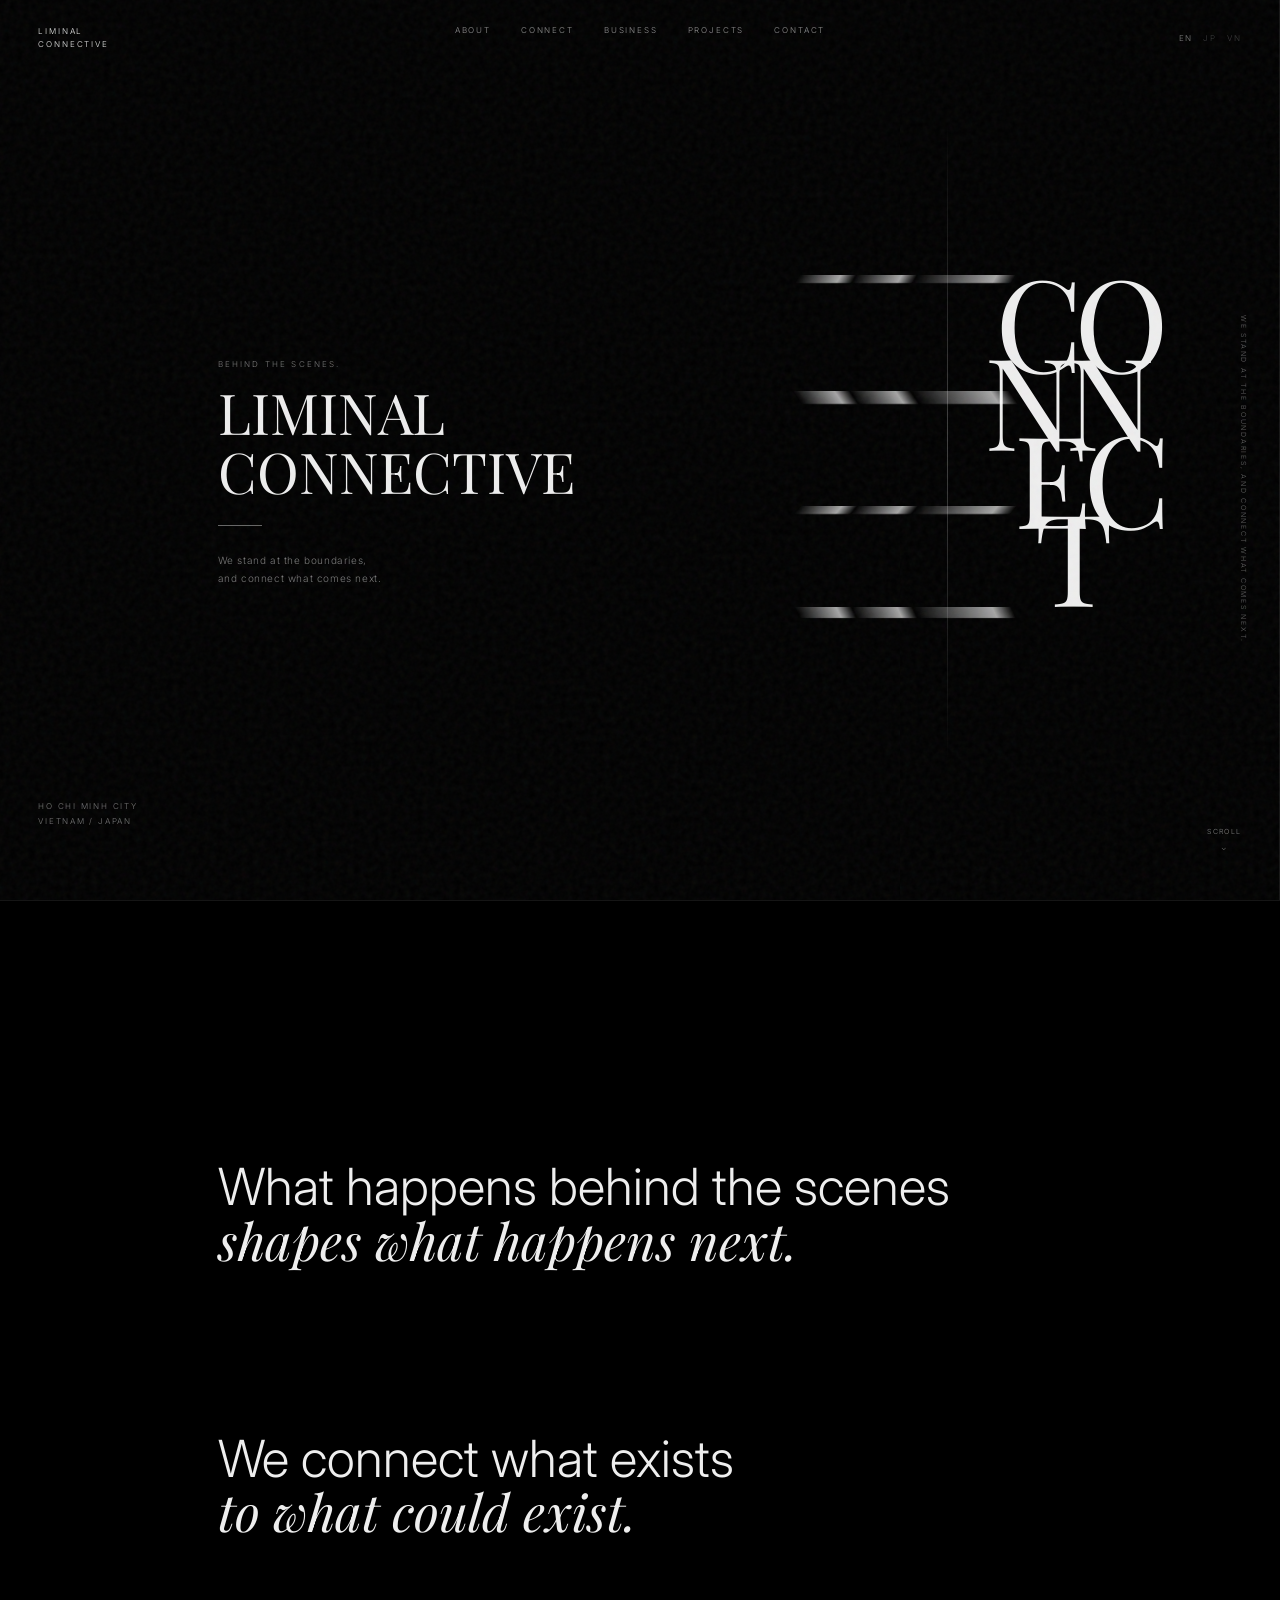
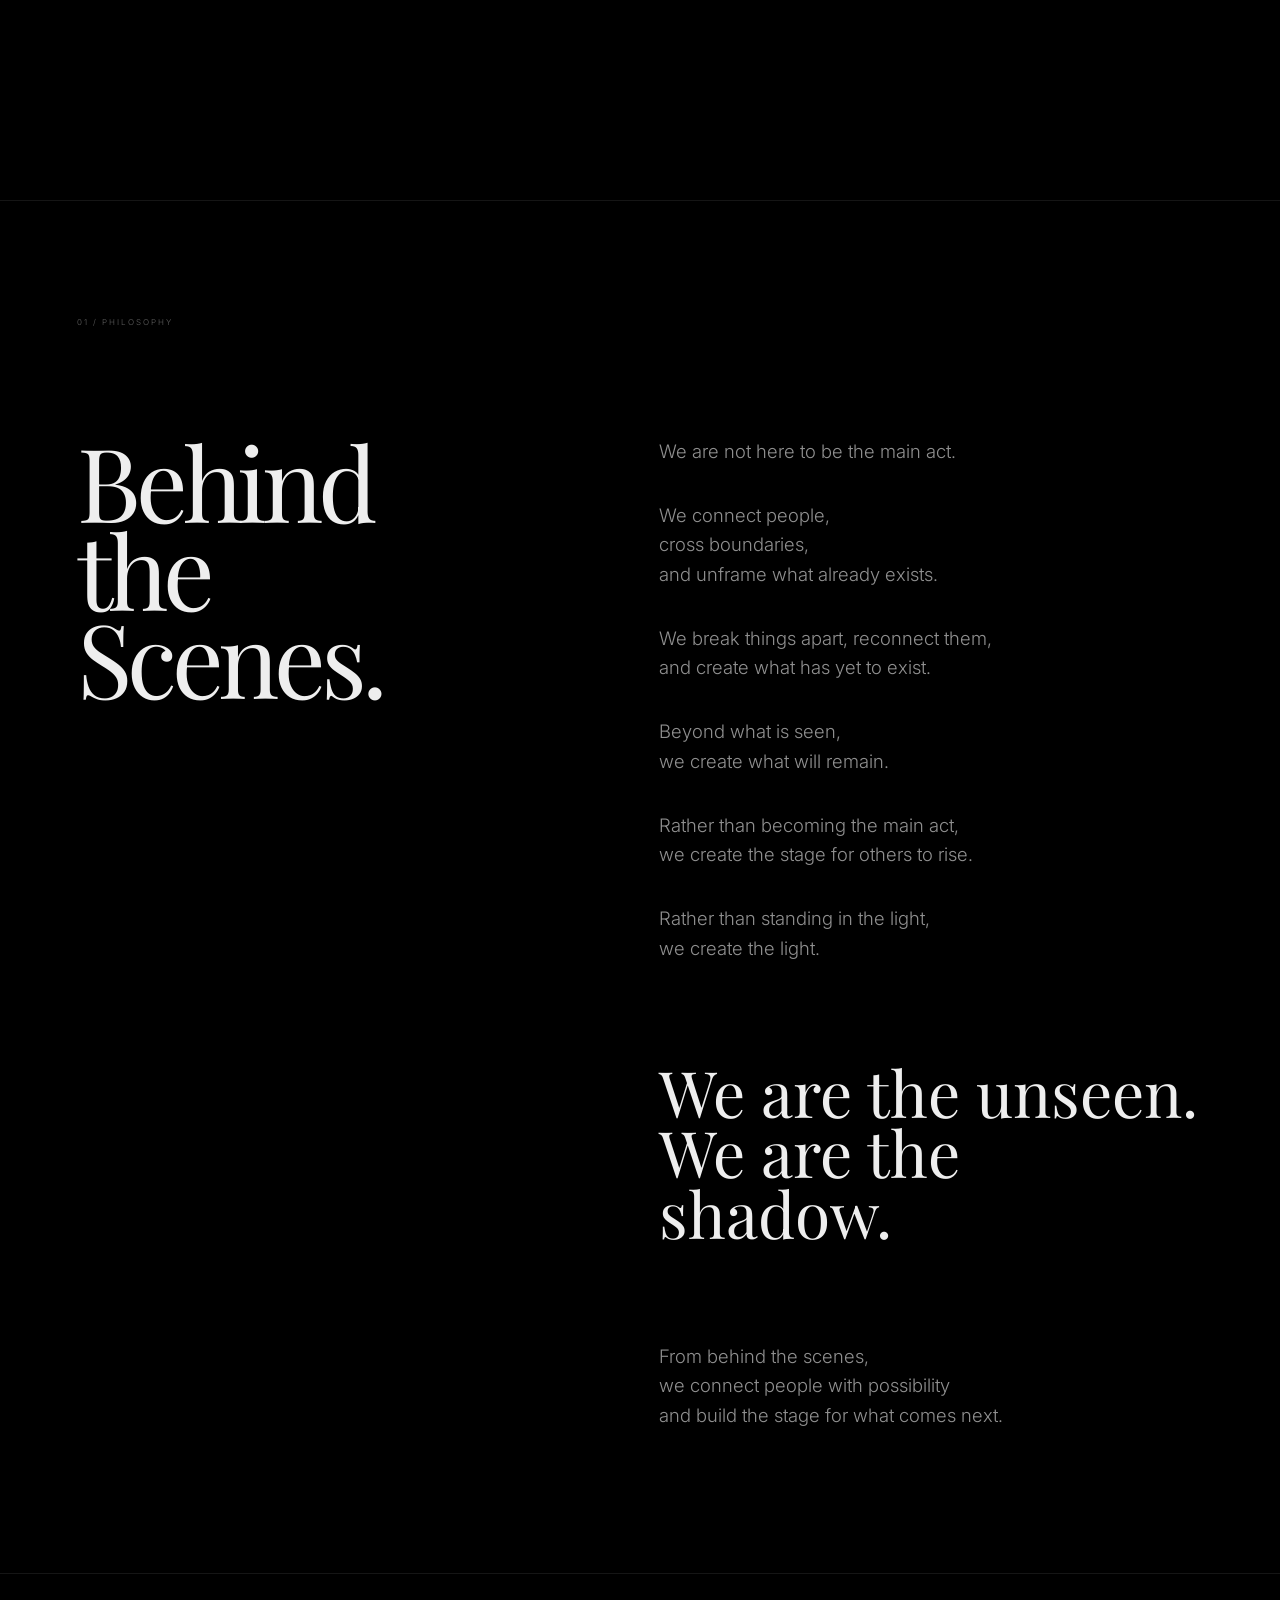
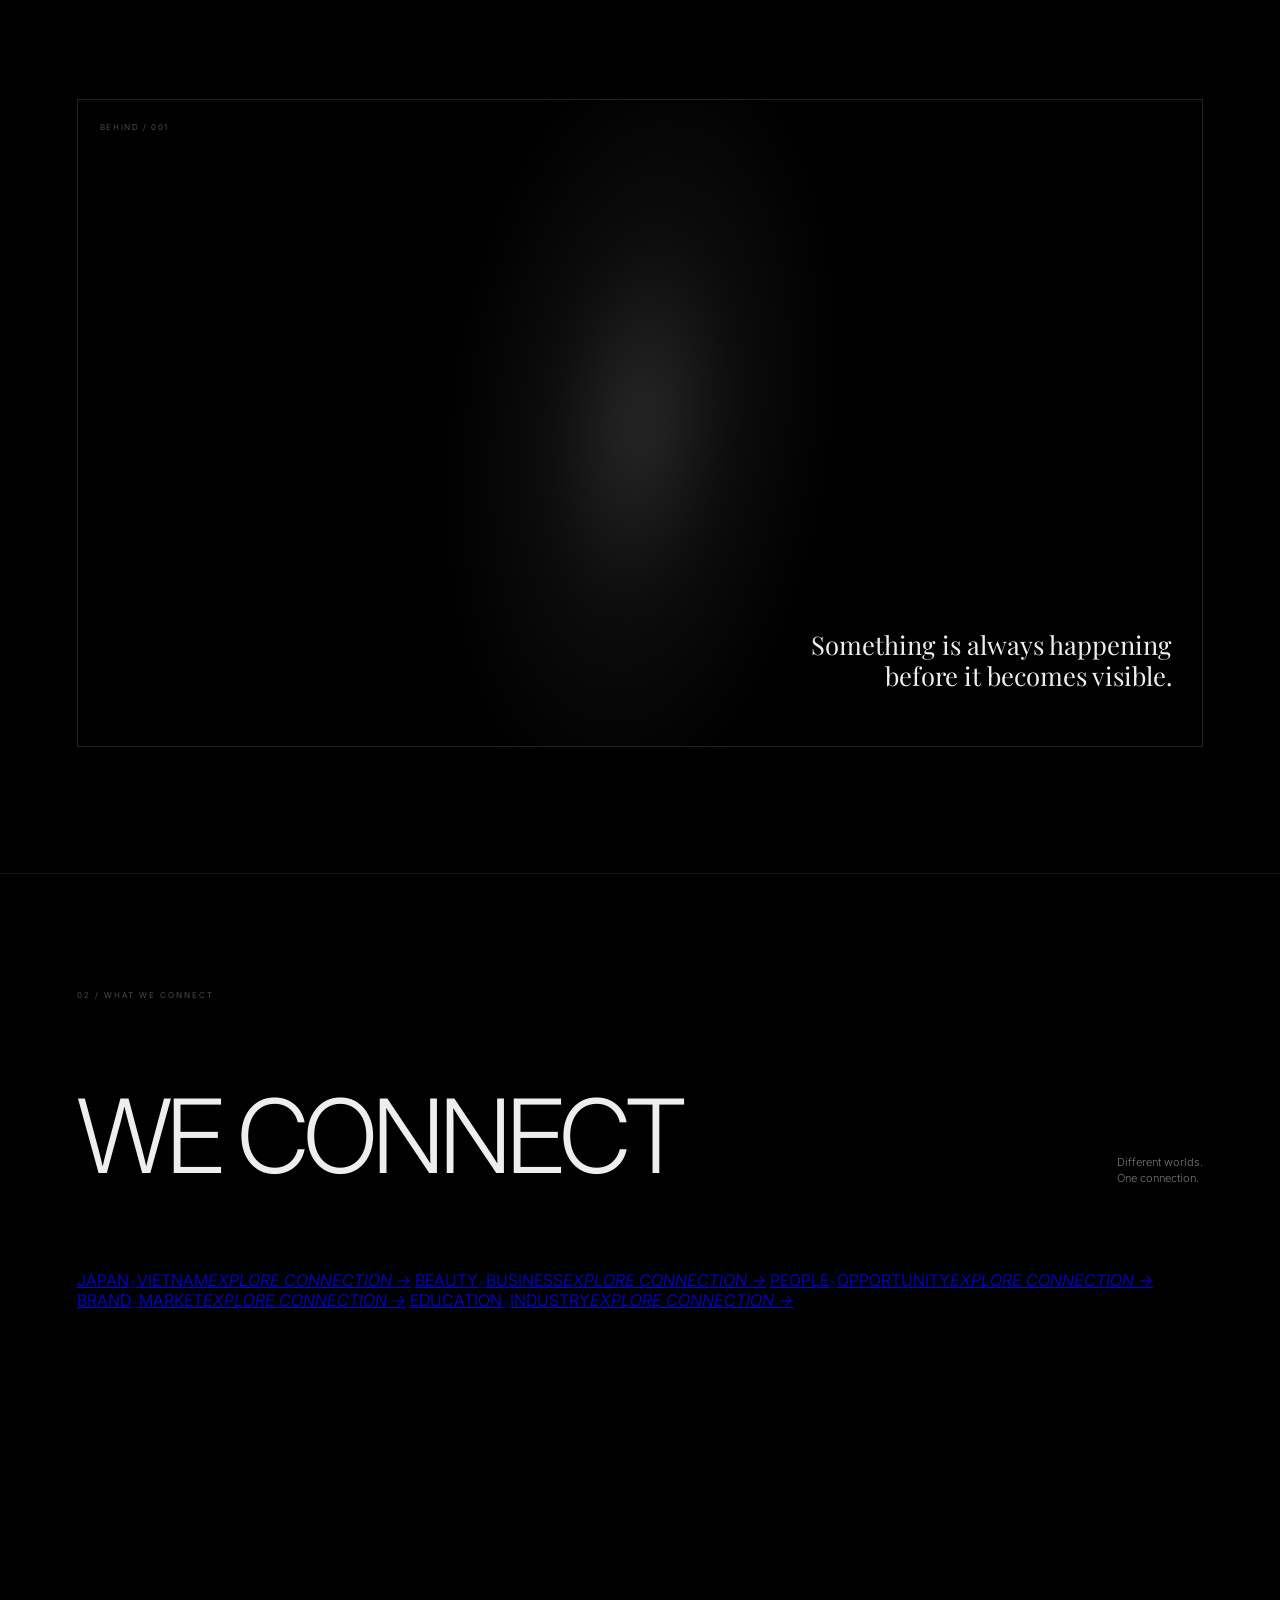
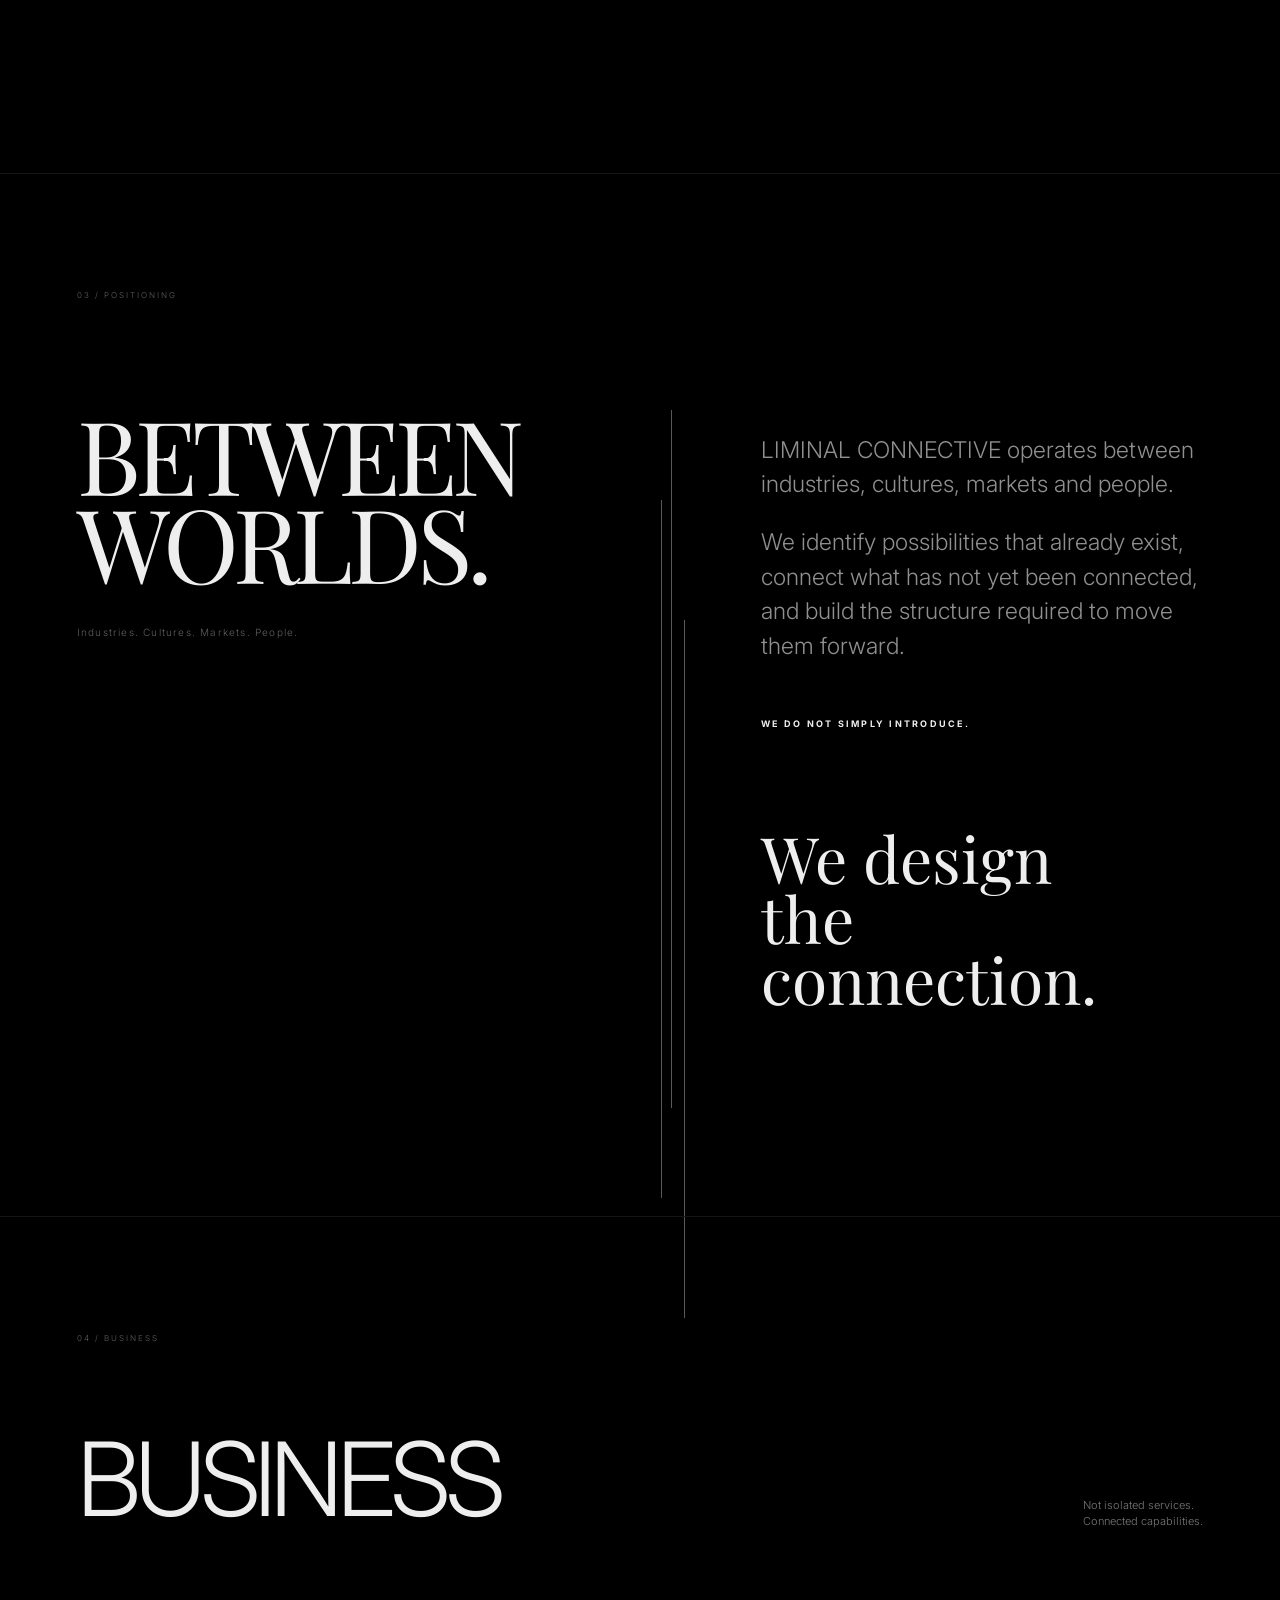
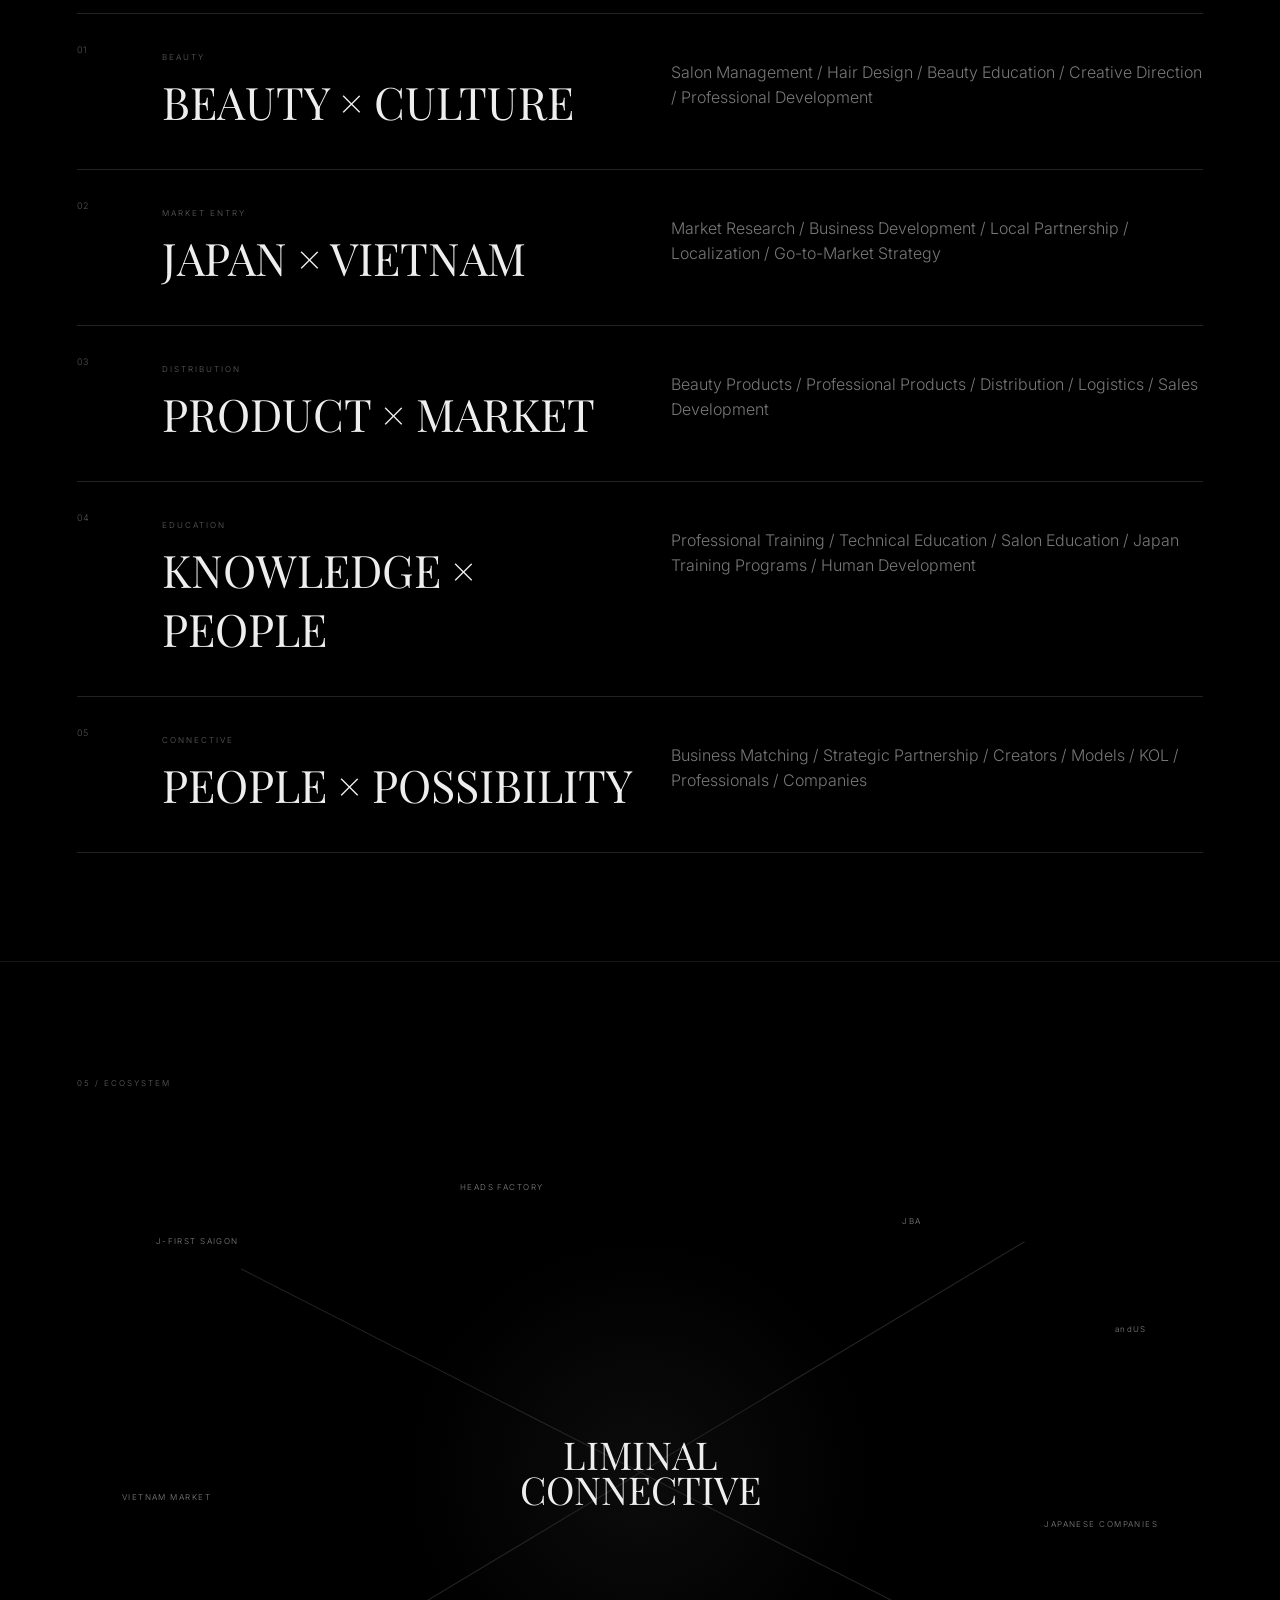
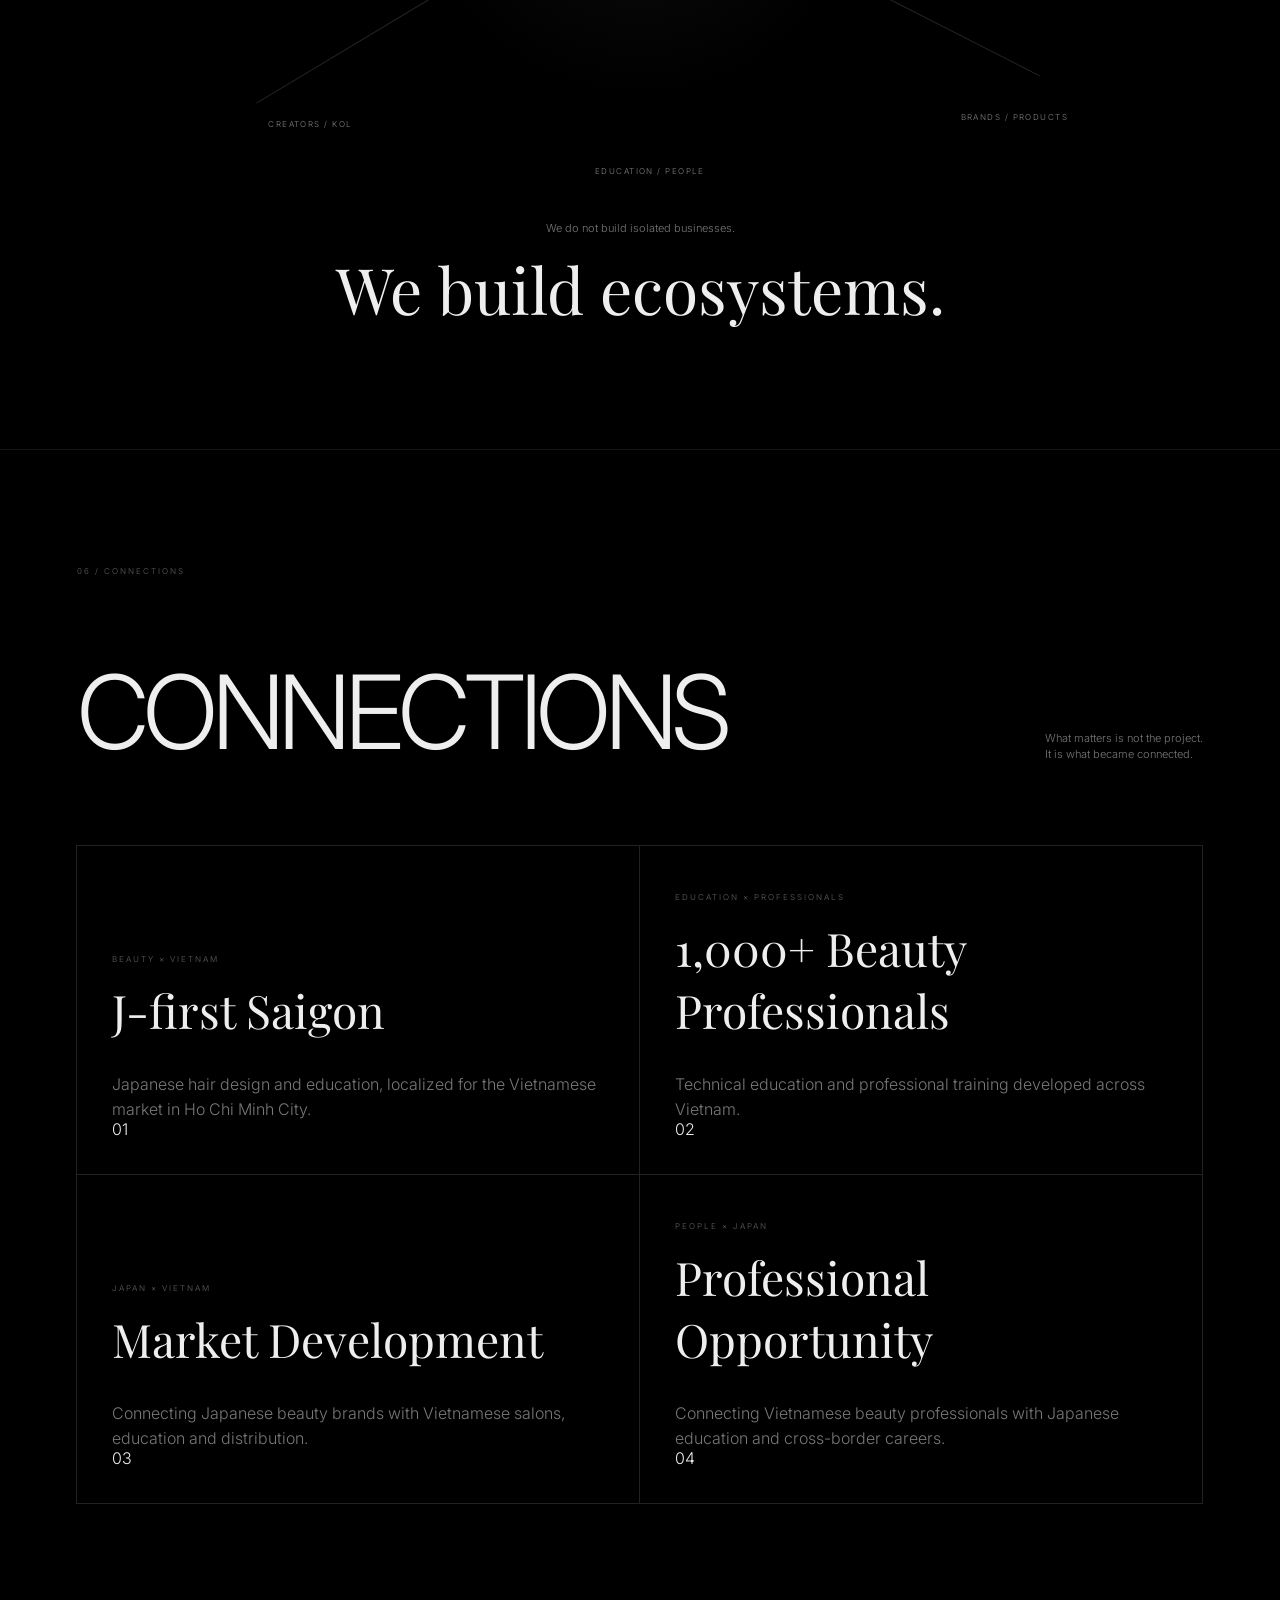
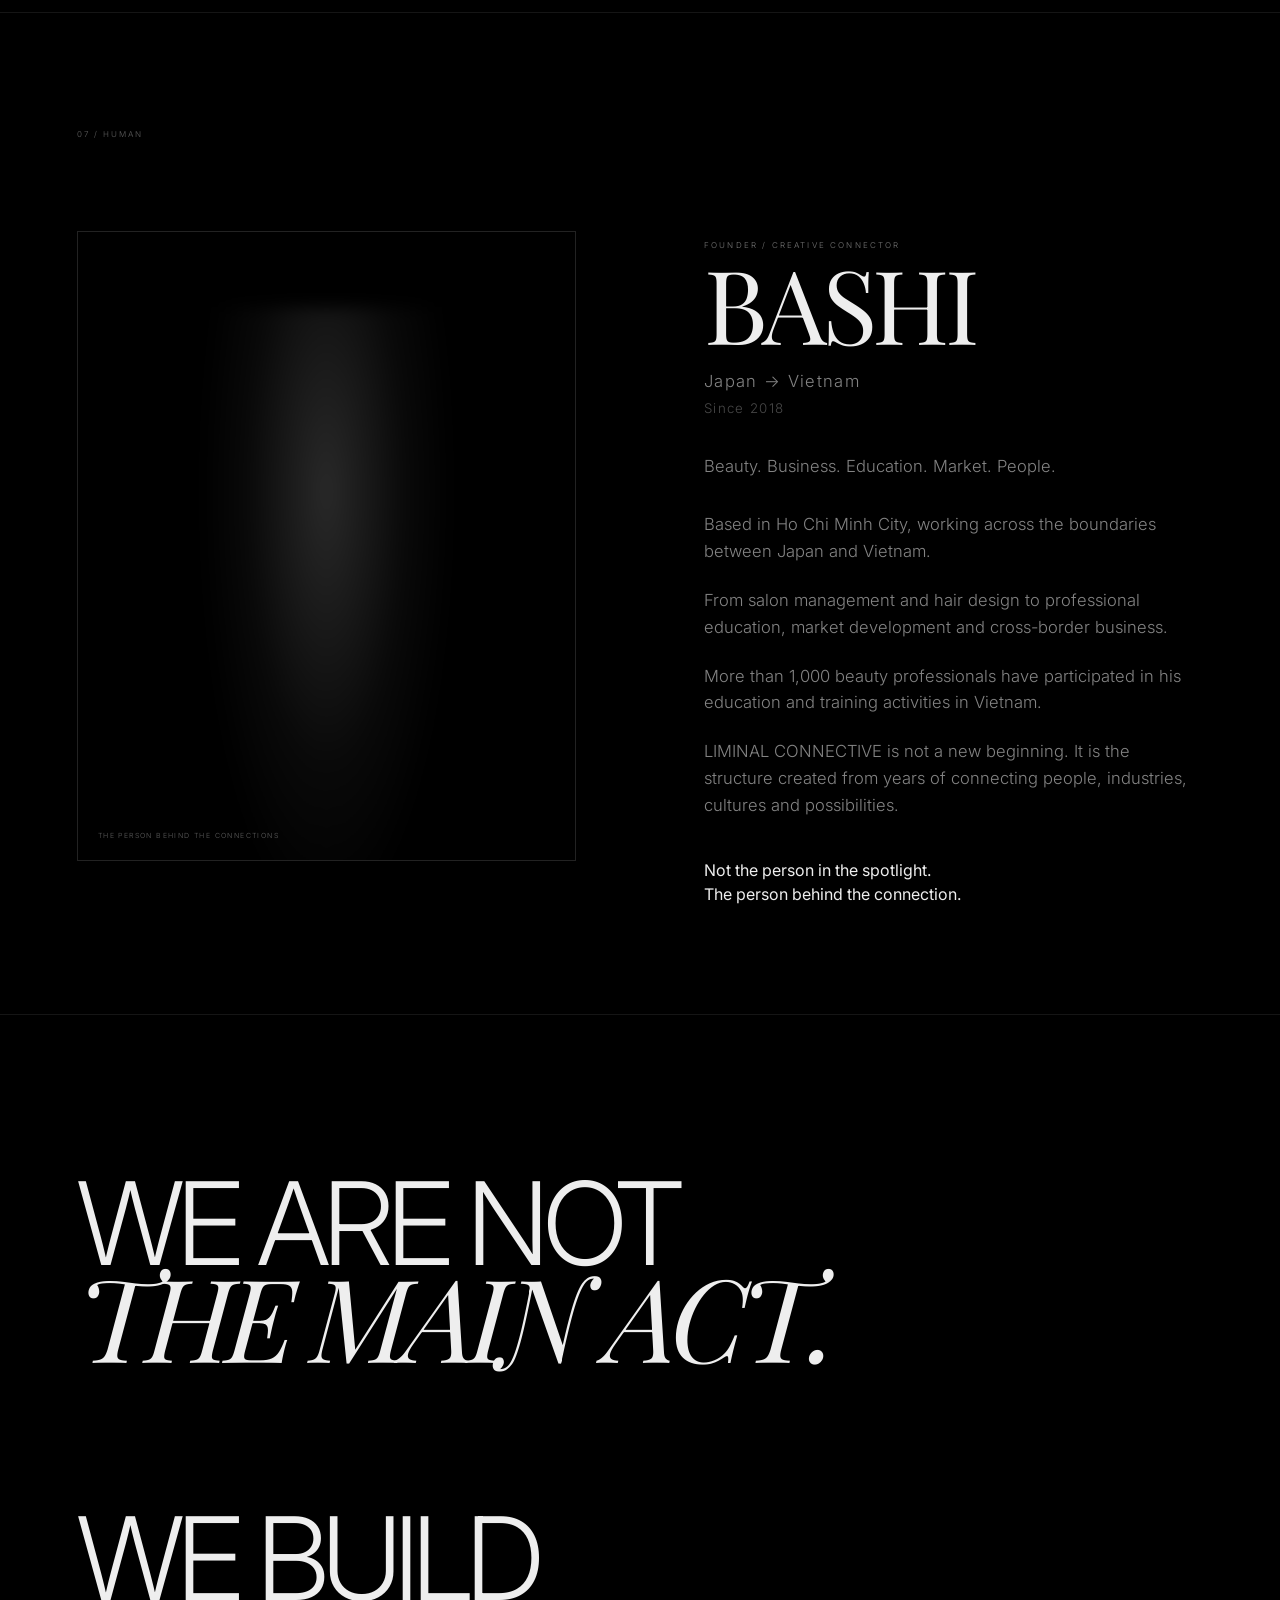
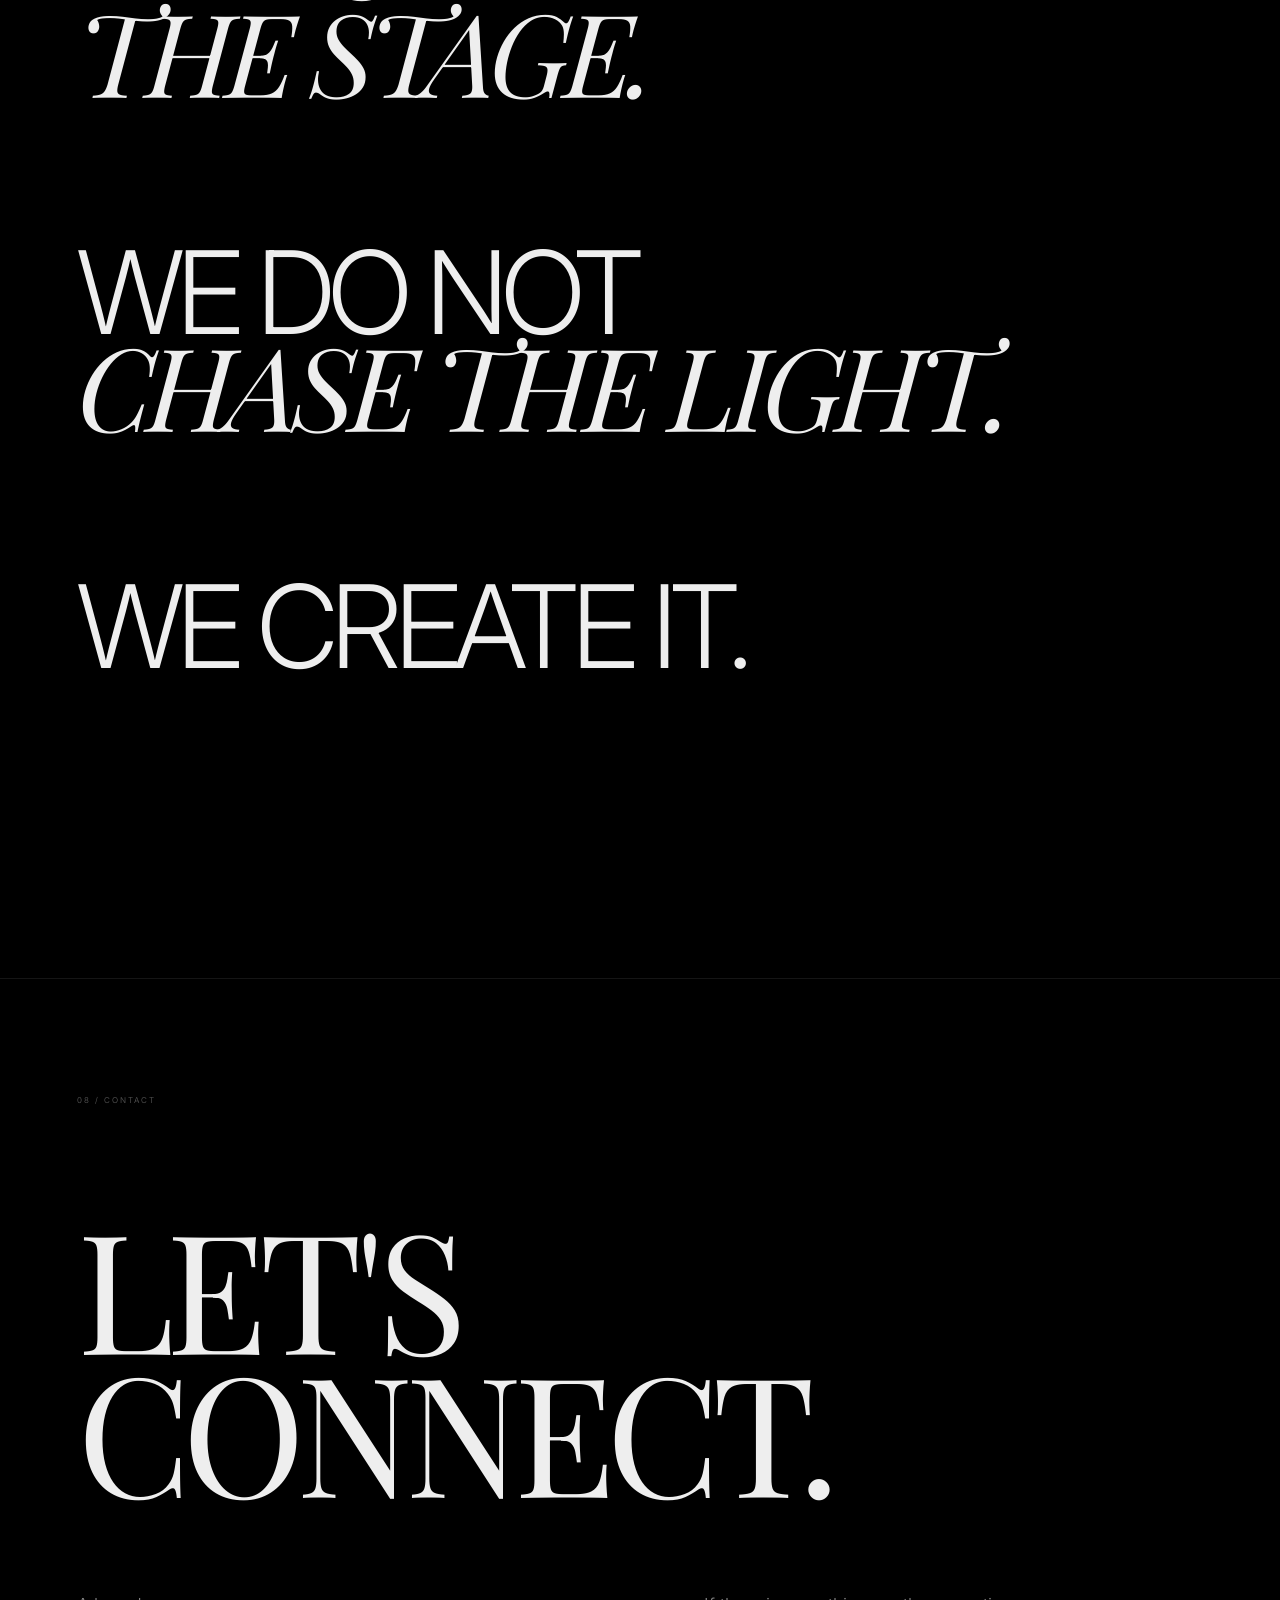
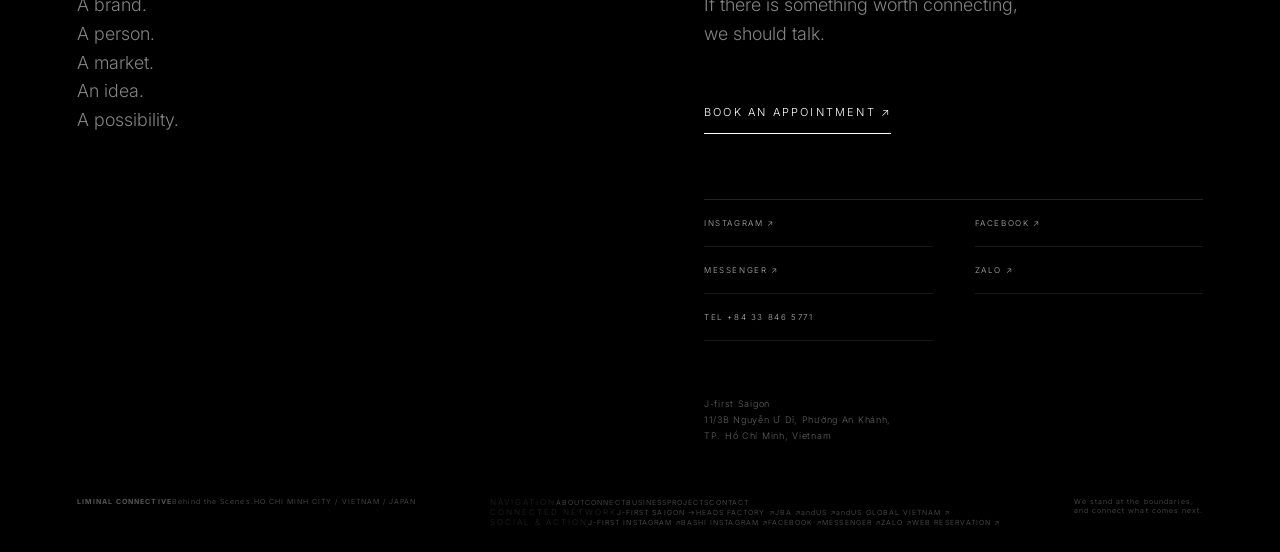
==== commit 1711ae36: "Add files via upload" ====
--- a/index.html
+++ b/index.html
@@ -55,31 +55,11 @@
 <section id="philosophy" class="reveal"><small>01 / PHILOSOPHY</small><div class="grid"><h2>Behind<br>the Scenes.</h2><div class="copy"><p><span data-i18n="p1">We are not here to be the main act.</span></p><p><span data-i18n="p2">We connect people,<br>cross boundaries,<br>and unframe what already exists.</span></p><p><span data-i18n="p3">We break things apart, reconnect them,<br>and create what has yet to exist.</span></p><p><span data-i18n="p4">Beyond what is seen,<br>we create what will remain.</span></p><p><span data-i18n="p5">Rather than becoming the main act,<br>we create the stage for others to rise.</span></p><p><span data-i18n="p6">Rather than standing in the light,<br>we create the light.</span></p><h3><span data-i18n="p7">We are the unseen.<br>We are the shadow.</span></h3><p><span data-i18n="p8">From behind the scenes,<br>we connect people with possibility<br>and build the stage for what comes next.</span></p></div></div></section>
 <section class="visual reveal"><div class="frame"><span>BEHIND / 001</span><div class="shadow"></div><p>Something is always happening<br>before it becomes visible.</p></div></section>
 <section id="connect" class="reveal"><small>02 / WHAT WE CONNECT</small><div class="sectionhead"><h4 data-i18n="weConnect">WE CONNECT</h4><p><span data-i18n="different">Different worlds.<br>One connection.</span></p></div><div class="pairs connection-links">
-<details class="connection-item"><summary><span>JAPAN</span><i></i><b>×</b><i></i><span>VIETNAM</span></summary><div class="connection-drawer">
-<a href="https://corp.and-us.jp/" target="_blank" rel="noopener" data-track="japan_vietnam_click">andUS / JAPAN ↗</a>
-<a href="https://andus-global-vn.com/" target="_blank" rel="noopener" data-track="japan_vietnam_click">andUS GLOBAL VIETNAM ↗</a>
-<a href="https://www.headsfactory.jp/" target="_blank" rel="noopener" data-track="japan_vietnam_click">HEADS FACTORY ↗</a>
-<a href="https://www.jba-tokyo.co.jp/" target="_blank" rel="noopener" data-track="japan_vietnam_click">JBA ↗</a>
-</div></details>
-<details class="connection-item"><summary><span>BEAUTY</span><i></i><b>×</b><i></i><span>BUSINESS</span></summary><div class="connection-drawer">
-<a href="jfirst.html" data-track="beauty_business_click">J-FIRST SAIGON / VIEW CONNECTION →</a>
-<a href="https://www.instagram.com/jfirstsaigon/" target="_blank" rel="noopener" data-track="beauty_business_click">SALON INSTAGRAM ↗</a>
-<a href="https://direct.salondenet.jp/XWcj2QTPq8YwXeoL8" target="_blank" rel="noopener" data-track="beauty_business_click">WEB RESERVATION ↗</a>
-</div></details>
-<details class="connection-item"><summary><span>PEOPLE</span><i></i><b>×</b><i></i><span>OPPORTUNITY</span></summary><div class="connection-drawer">
-<a href="jfirst.html#education" data-track="people_opportunity_click">J-FIRST / EDUCATION & CAREER →</a>
-<a href="https://www.jba-tokyo.co.jp/" target="_blank" rel="noopener" data-track="people_opportunity_click">JBA ↗</a>
-<a href="https://www.headsfactory.jp/" target="_blank" rel="noopener" data-track="people_opportunity_click">HEADS FACTORY ↗</a>
-</div></details>
-<details class="connection-item"><summary><span>BRAND</span><i></i><b>×</b><i></i><span>MARKET</span></summary><div class="connection-drawer">
-<a href="https://corp.and-us.jp/" target="_blank" rel="noopener" data-track="brand_market_click">andUS ↗</a>
-<a href="https://andus-global-vn.com/" target="_blank" rel="noopener" data-track="brand_market_click">andUS GLOBAL VIETNAM ↗</a>
-</div></details>
-<details class="connection-item"><summary><span>EDUCATION</span><i></i><b>×</b><i></i><span>INDUSTRY</span></summary><div class="connection-drawer">
-<a href="jfirst.html#education" data-track="education_industry_click">J-FIRST / EDUCATION →</a>
-<a href="https://www.jba-tokyo.co.jp/" target="_blank" rel="noopener" data-track="education_industry_click">JBA ↗</a>
-<a href="https://www.headsfactory.jp/" target="_blank" rel="noopener" data-track="education_industry_click">HEADS FACTORY ↗</a>
-</div></details>
+<a class="connection-entry" href="connections.html#japan-vietnam" data-track="japan_vietnam_click"><span>JAPAN</span><i></i><b>×</b><i></i><span>VIETNAM</span><em>EXPLORE CONNECTION →</em></a>
+<a class="connection-entry" href="jfirst.html" data-track="beauty_business_click"><span>BEAUTY</span><i></i><b>×</b><i></i><span>BUSINESS</span><em>EXPLORE CONNECTION →</em></a>
+<a class="connection-entry" href="connections.html#people-opportunity" data-track="people_opportunity_click"><span>PEOPLE</span><i></i><b>×</b><i></i><span>OPPORTUNITY</span><em>EXPLORE CONNECTION →</em></a>
+<a class="connection-entry" href="connections.html#brand-market" data-track="brand_market_click"><span>BRAND</span><i></i><b>×</b><i></i><span>MARKET</span><em>EXPLORE CONNECTION →</em></a>
+<a class="connection-entry" href="connections.html#education-industry" data-track="education_industry_click"><span>EDUCATION</span><i></i><b>×</b><i></i><span>INDUSTRY</span><em>EXPLORE CONNECTION →</em></a>
 </div></section>
 <section class="reveal"><small>03 / POSITIONING</small><div class="grid"><div><h2 data-i18n="between">BETWEEN<br>WORLDS.</h2><p class="micro" data-i18n="betweenMicro">Industries. Cultures. Markets. People.</p></div><div class="position"><div class="line"></div><p data-i18n="position1">LIMINAL CONNECTIVE operates between industries, cultures, markets and people.</p><p data-i18n="position2">We identify possibilities that already exist, connect what has not yet been connected, and build the structure required to move them forward.</p><strong data-i18n="position3">WE DO NOT SIMPLY INTRODUCE.</strong><h3 data-i18n="position4">We design<br>the connection.</h3></div></div></section>
 <section id="business" class="reveal"><small>04 / BUSINESS</small><div class="sectionhead"><h4 data-i18n="businessTitle">BUSINESS</h4><p><span data-i18n="capabilities">Not isolated services.<br>Connected capabilities.</span></p></div><div class="business">
@@ -114,7 +94,7 @@
 </div>
 <address>J-first Saigon<br>11/3B Nguyễn Ư Dĩ, Phường An Khánh,<br>TP. Hồ Chí Minh, Vietnam</address>
 </div></div>
-<footer><span>LIMINAL CONNECTIVE</span><span>Behind the Scenes.</span><span>HO CHI MINH CITY / VIETNAM / JAPAN</span><span><a href="https://www.instagram.com/jfirstsaigon/" target="_blank" rel="noopener" data-track="instagram_click">IG</a> / <a href="https://www.facebook.com/jfirstsaigon" target="_blank" rel="noopener" data-track="facebook_click">FB</a> / <a href="https://direct.salondenet.jp/XWcj2QTPq8YwXeoL8" target="_blank" rel="noopener" data-track="booking_click">BOOK</a></span></footer></section>
+<footer class="network-footer"><div class="footer-brand"><strong>LIMINAL CONNECTIVE</strong><span>Behind the Scenes.</span><span>HO CHI MINH CITY / VIETNAM / JAPAN</span></div><div class="footer-columns"><div><small>NAVIGATION</small><a href="#philosophy">ABOUT</a><a href="#connect">CONNECT</a><a href="#business">BUSINESS</a><a href="#connections">PROJECTS</a><a href="#contact">CONTACT</a></div><div><small>CONNECTED NETWORK</small><a href="jfirst.html">J-FIRST SAIGON →</a><a href="https://www.headsfactory.jp/" target="_blank" rel="noopener">HEADS FACTORY ↗</a><a href="https://www.jba-tokyo.co.jp/" target="_blank" rel="noopener">JBA ↗</a><a href="https://corp.and-us.jp/" target="_blank" rel="noopener">andUS ↗</a><a href="https://andus-global-vn.com/" target="_blank" rel="noopener">andUS GLOBAL VIETNAM ↗</a></div><div><small>SOCIAL & ACTION</small><a href="https://www.instagram.com/jfirstsaigon/" target="_blank" rel="noopener" data-track="instagram_click">J-FIRST INSTAGRAM ↗</a><a href="https://www.instagram.com/bashi.vn/" target="_blank" rel="noopener">BASHI INSTAGRAM ↗</a><a href="https://www.facebook.com/jfirstsaigon" target="_blank" rel="noopener" data-track="facebook_click">FACEBOOK ↗</a><a href="https://m.me/jfirstsaigon" target="_blank" rel="noopener" data-track="messenger_click">MESSENGER ↗</a><a href="https://zalo.me/0338465771" target="_blank" rel="noopener" data-track="zalo_click">ZALO ↗</a><a href="https://direct.salondenet.jp/XWcj2QTPq8YwXeoL8" target="_blank" rel="noopener" data-track="booking_click">WEB RESERVATION ↗</a></div></div><div class="footer-last">We stand at the boundaries,<br>and connect what comes next.</div></footer></section>
 </main><script src="script.js"></script>
 
 
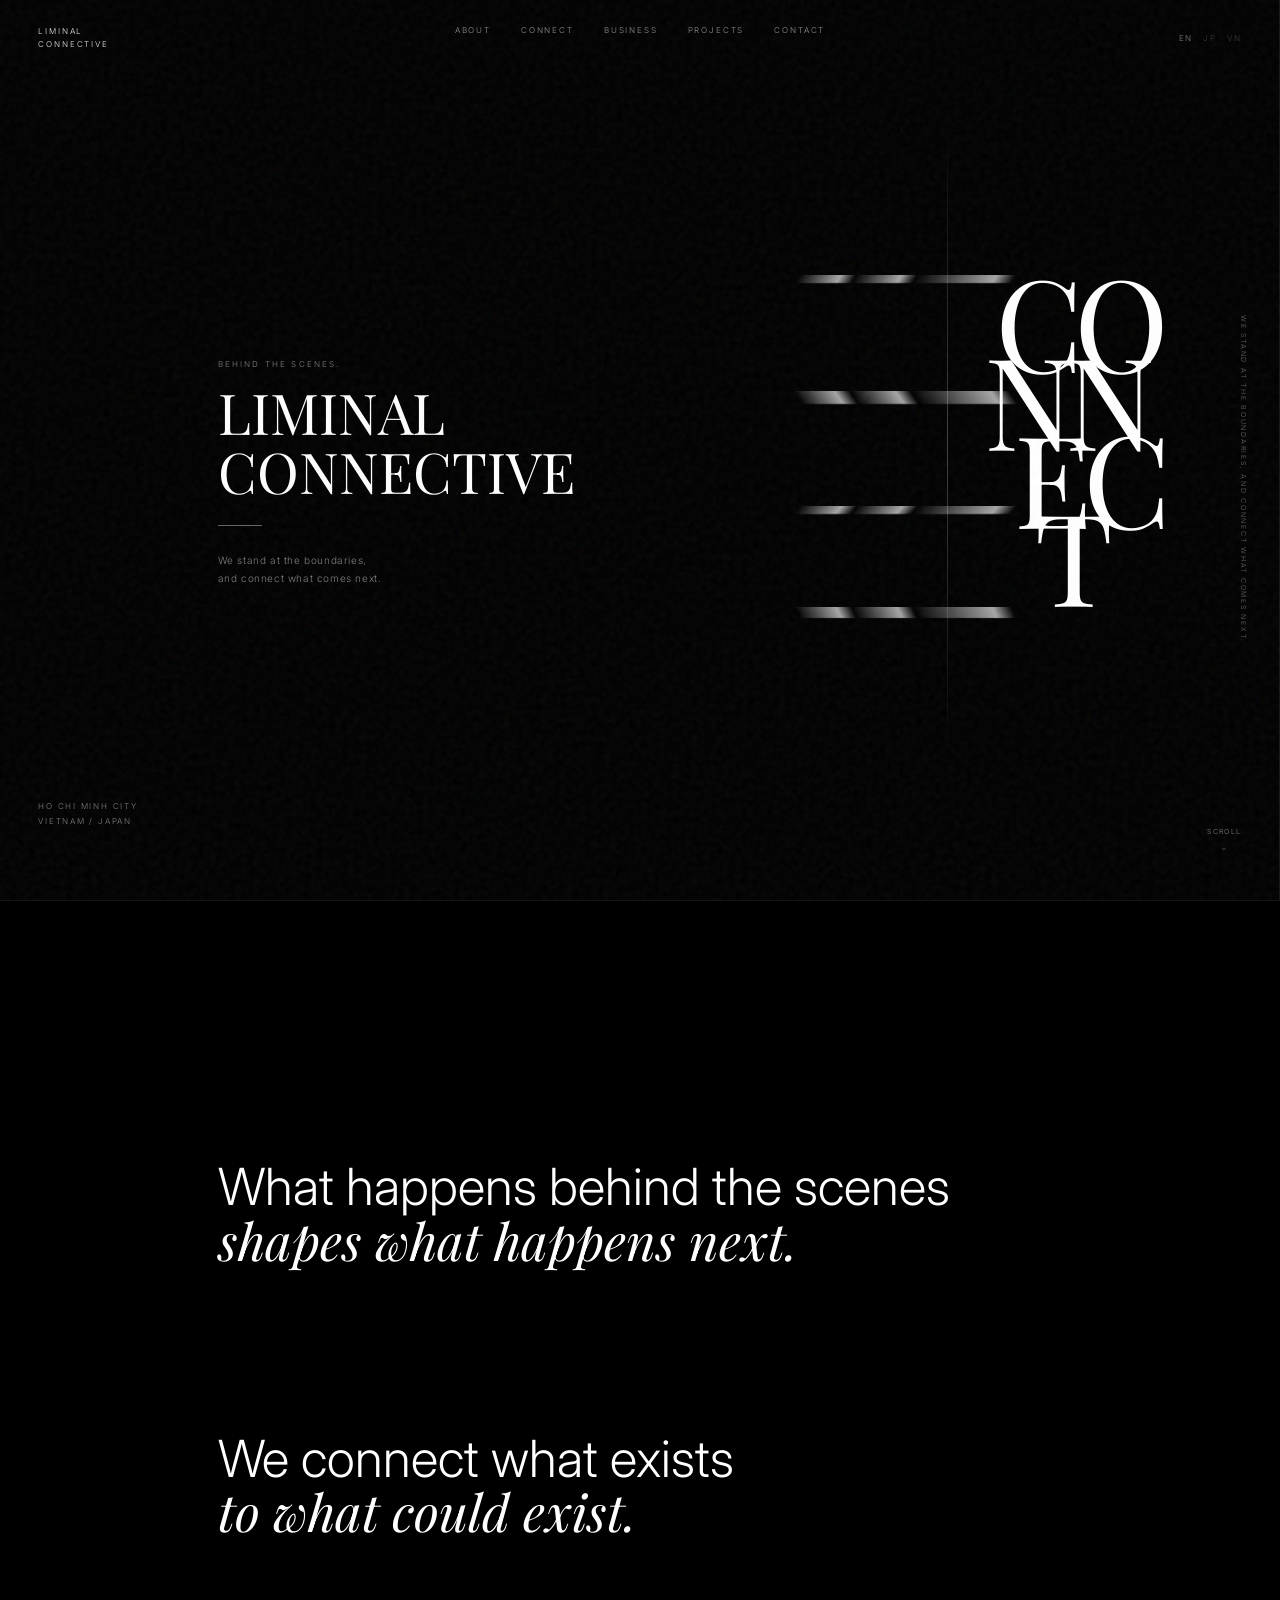
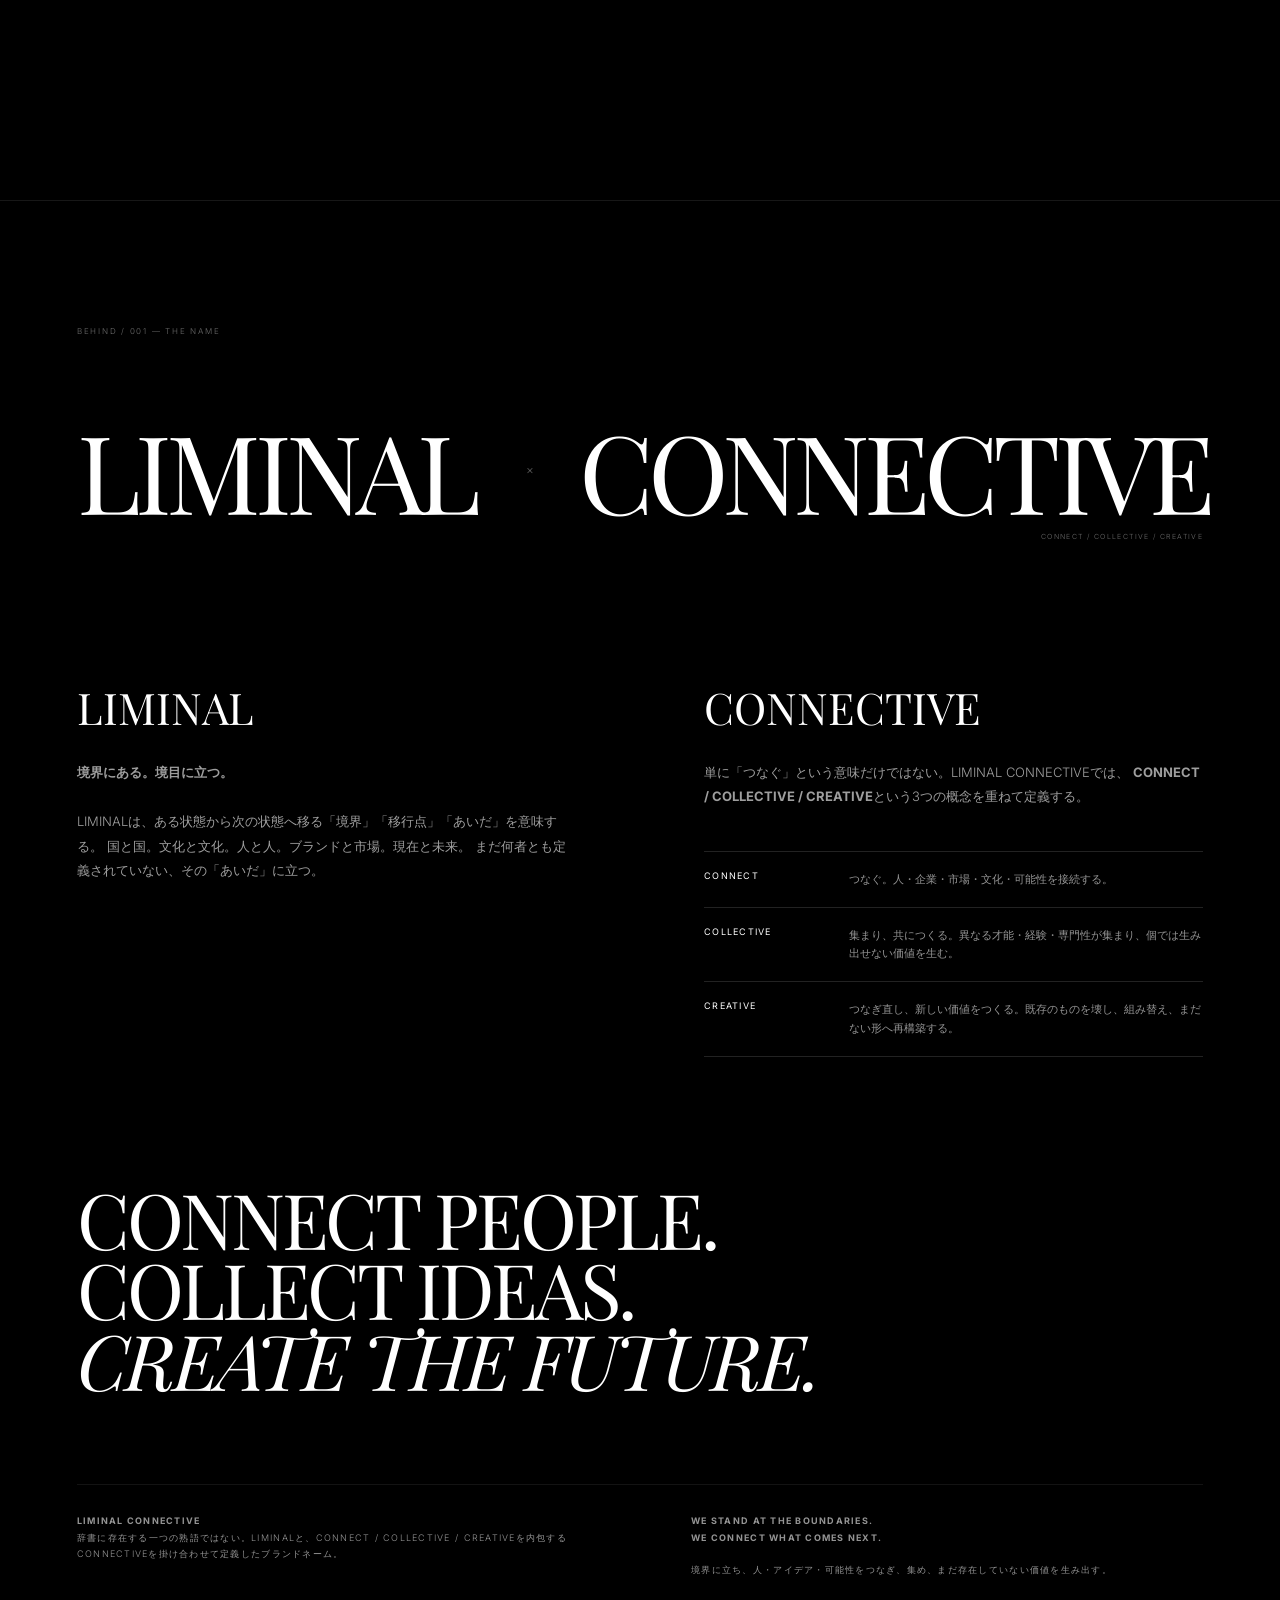
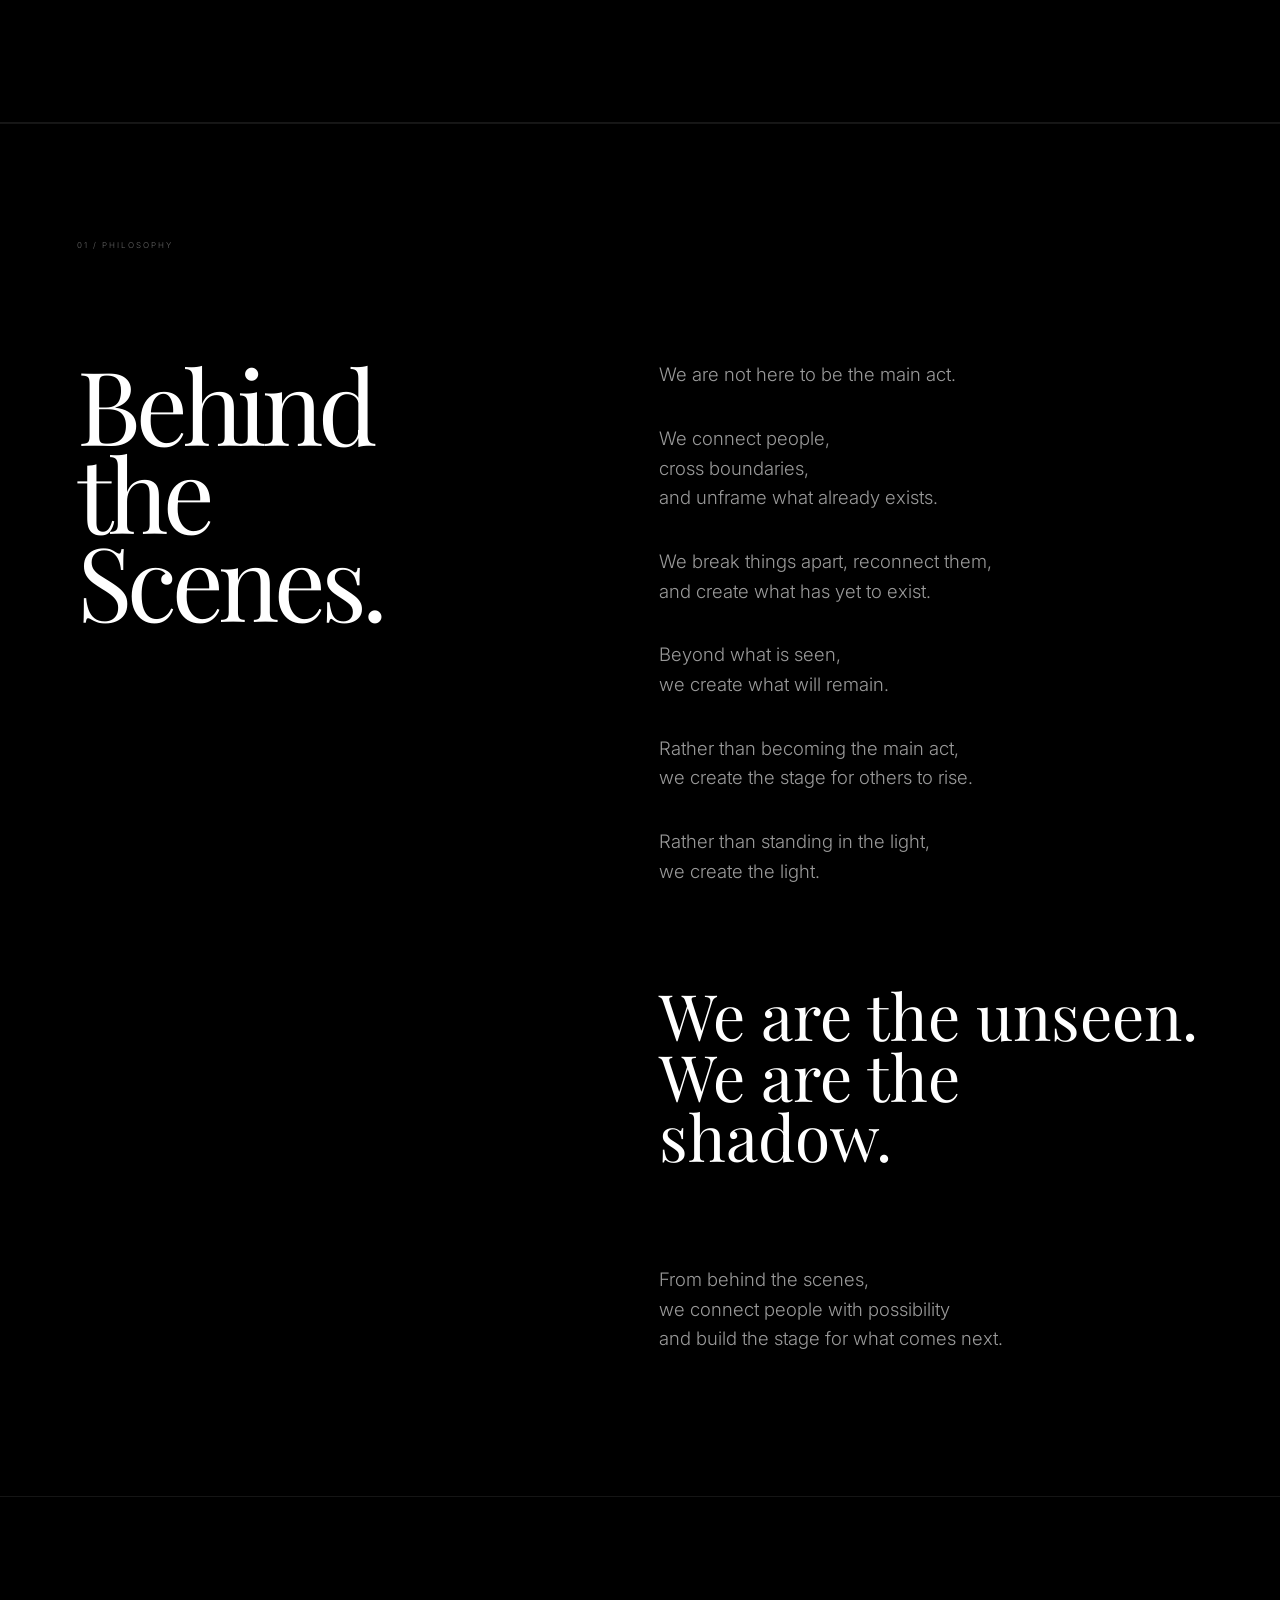
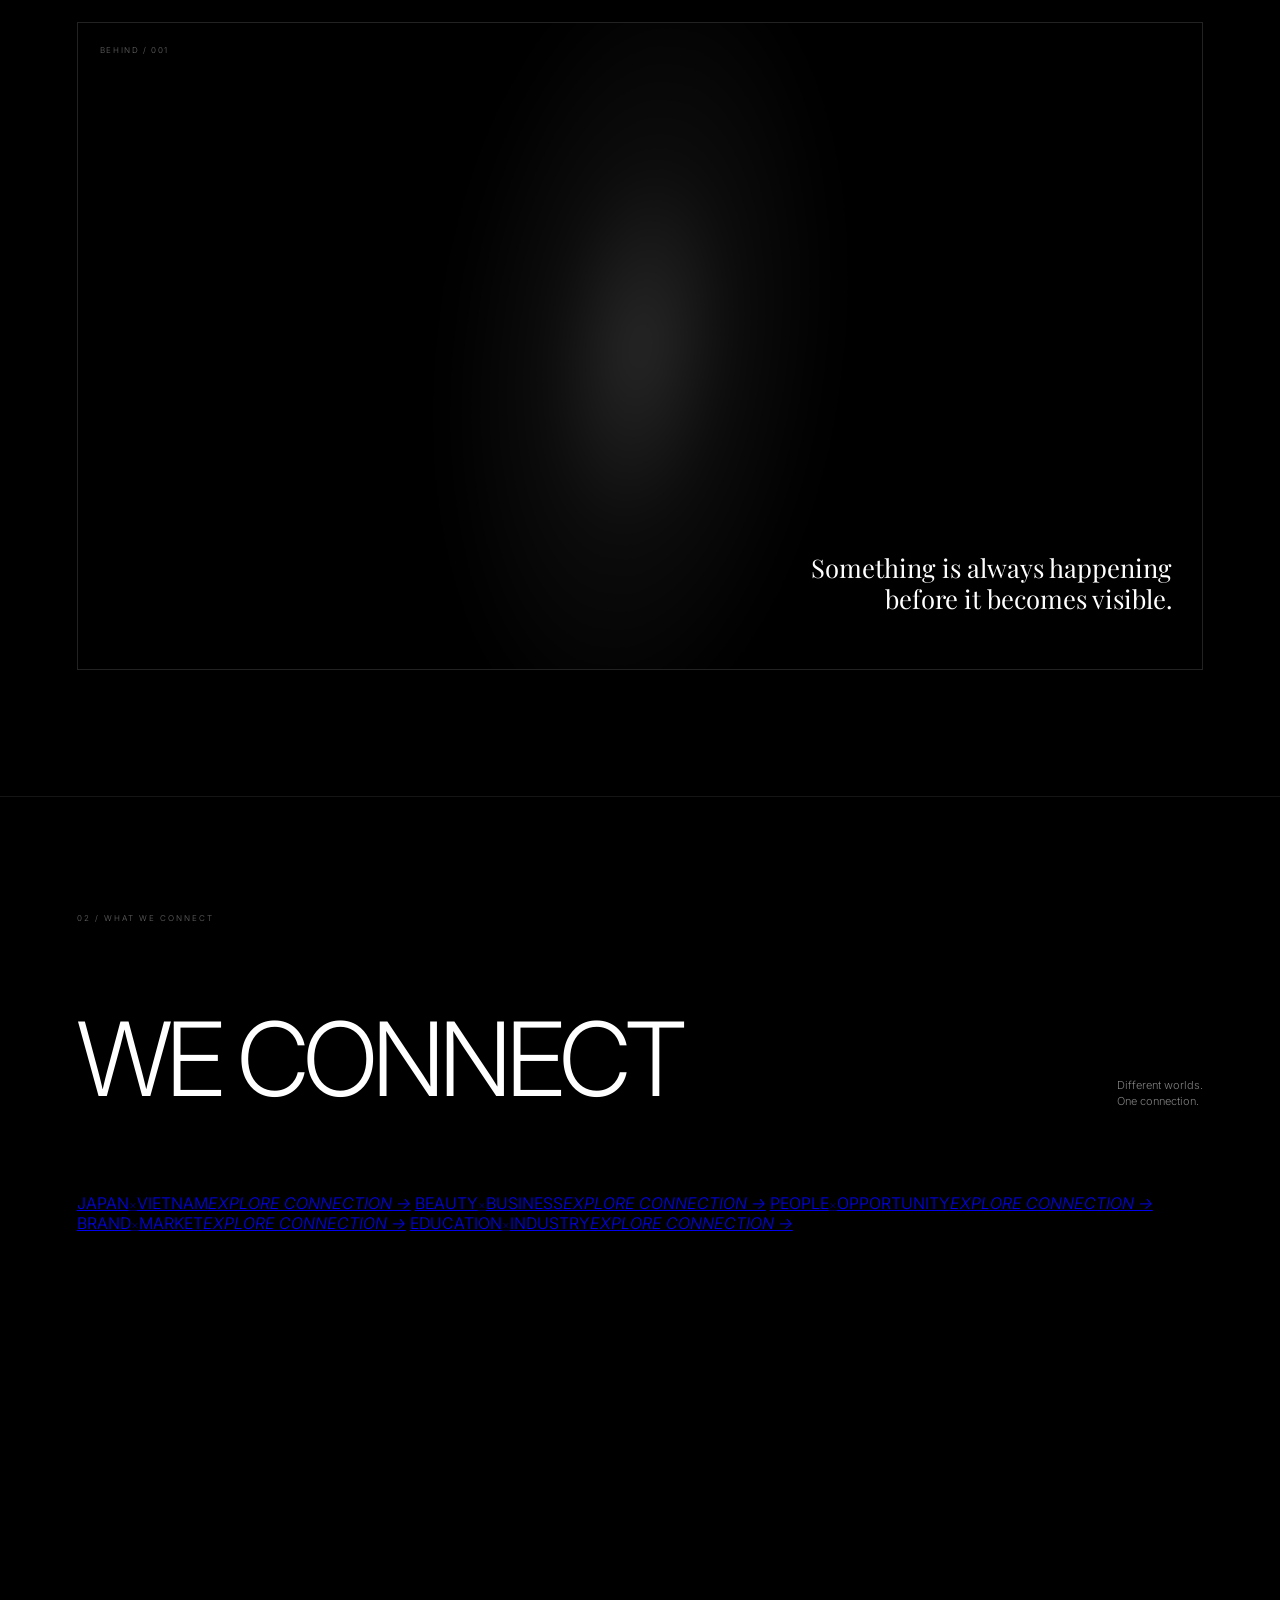
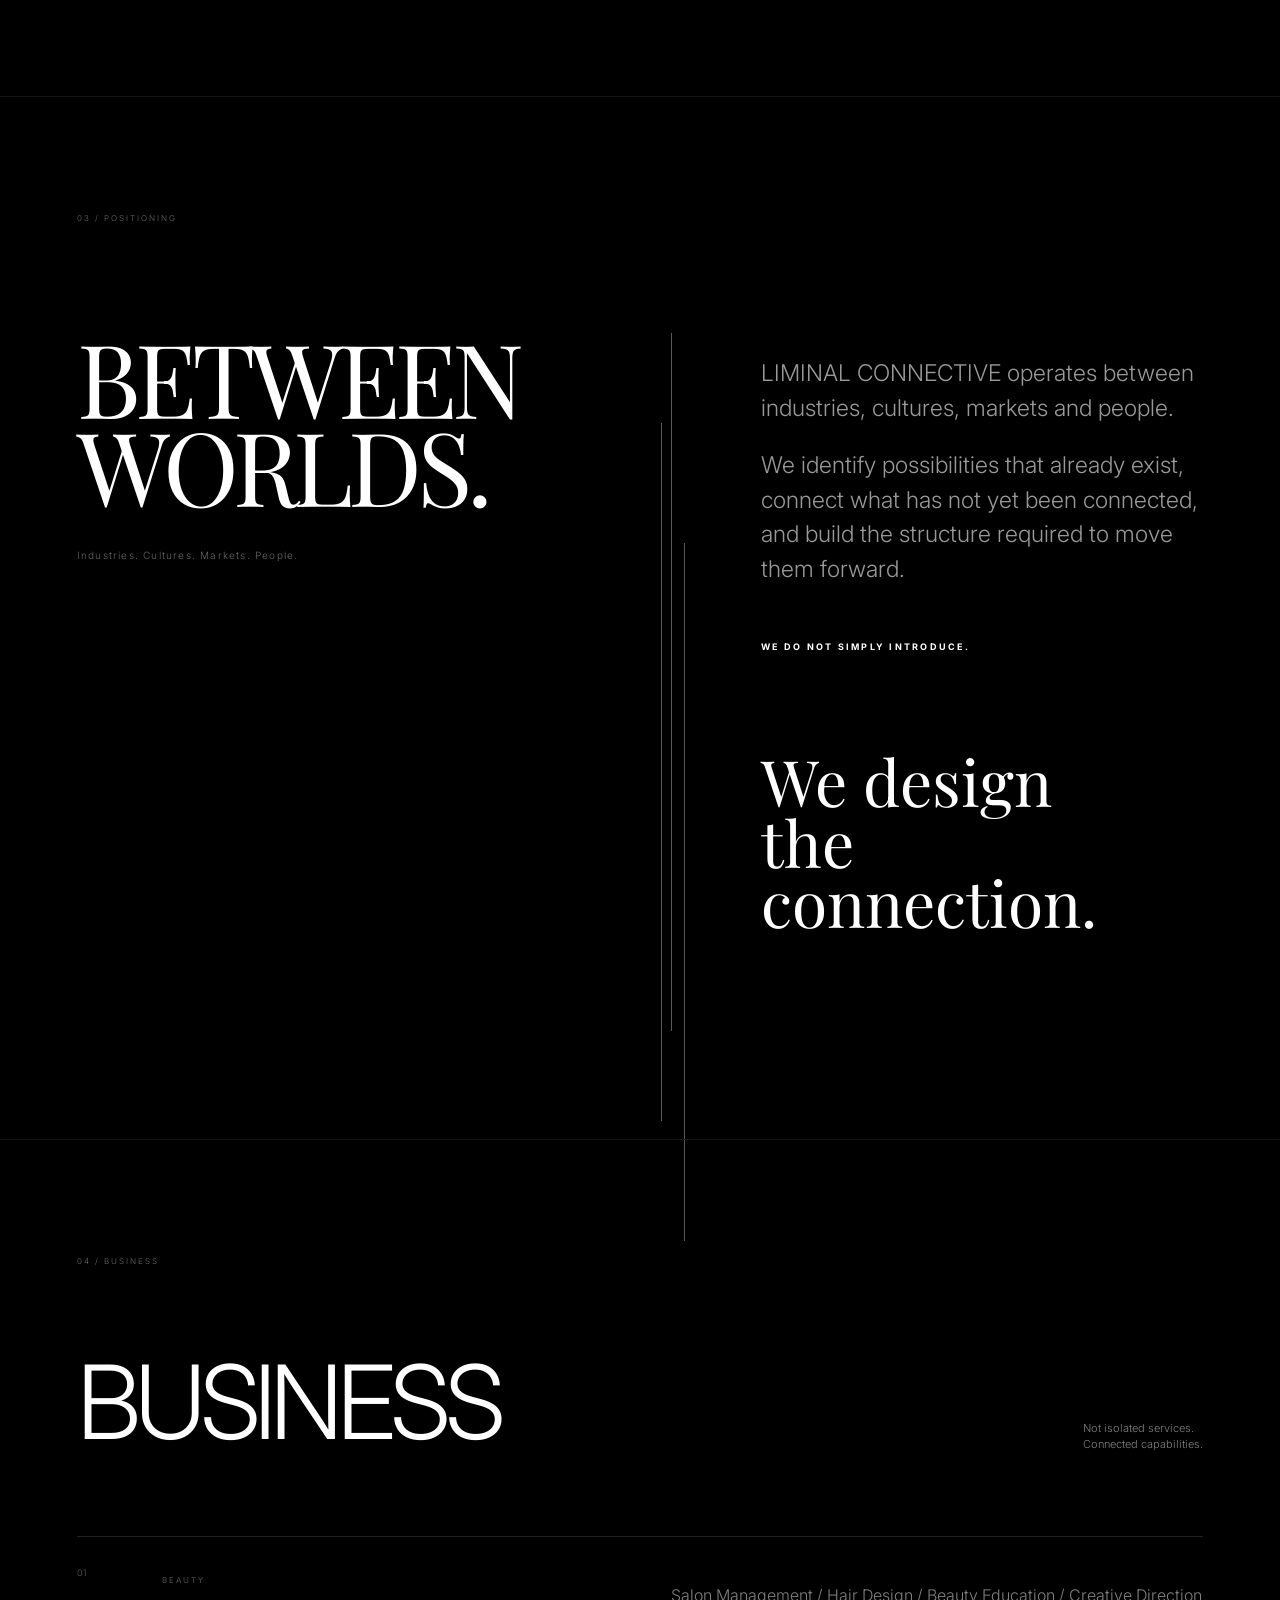
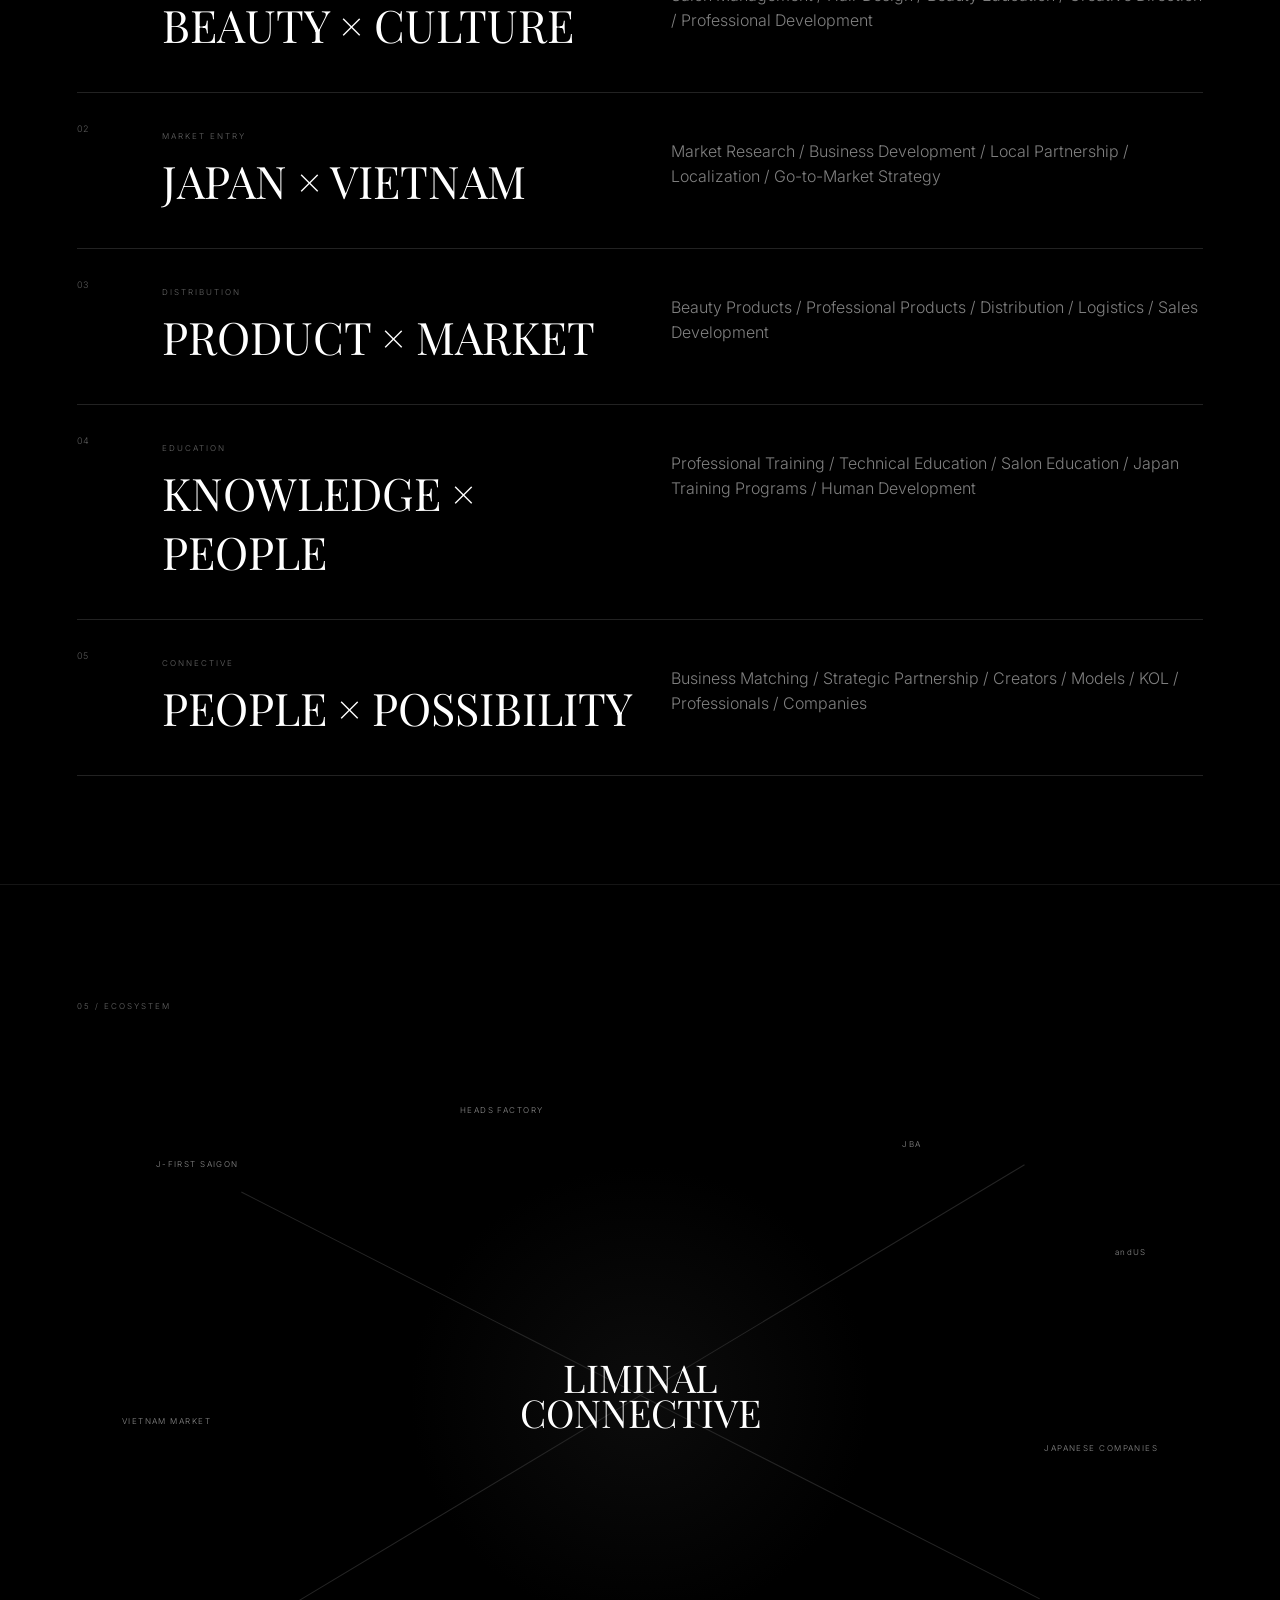
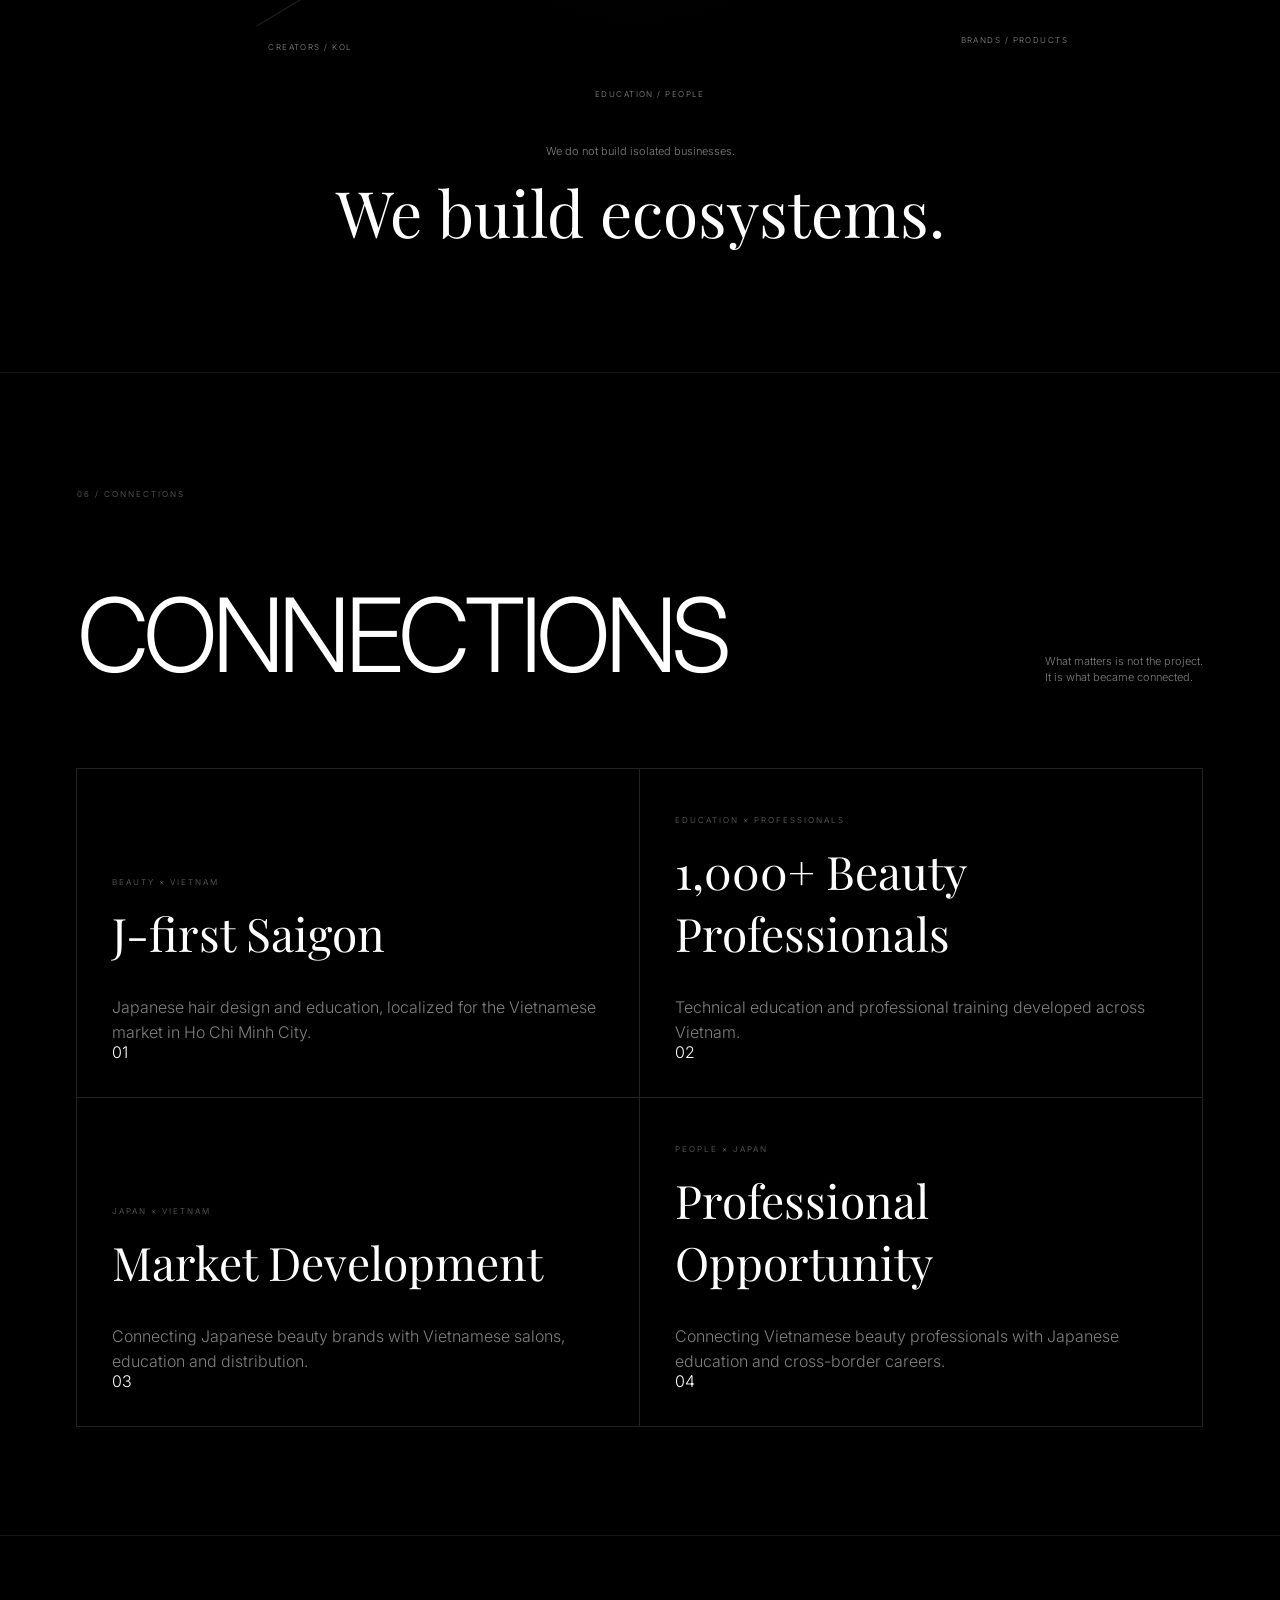
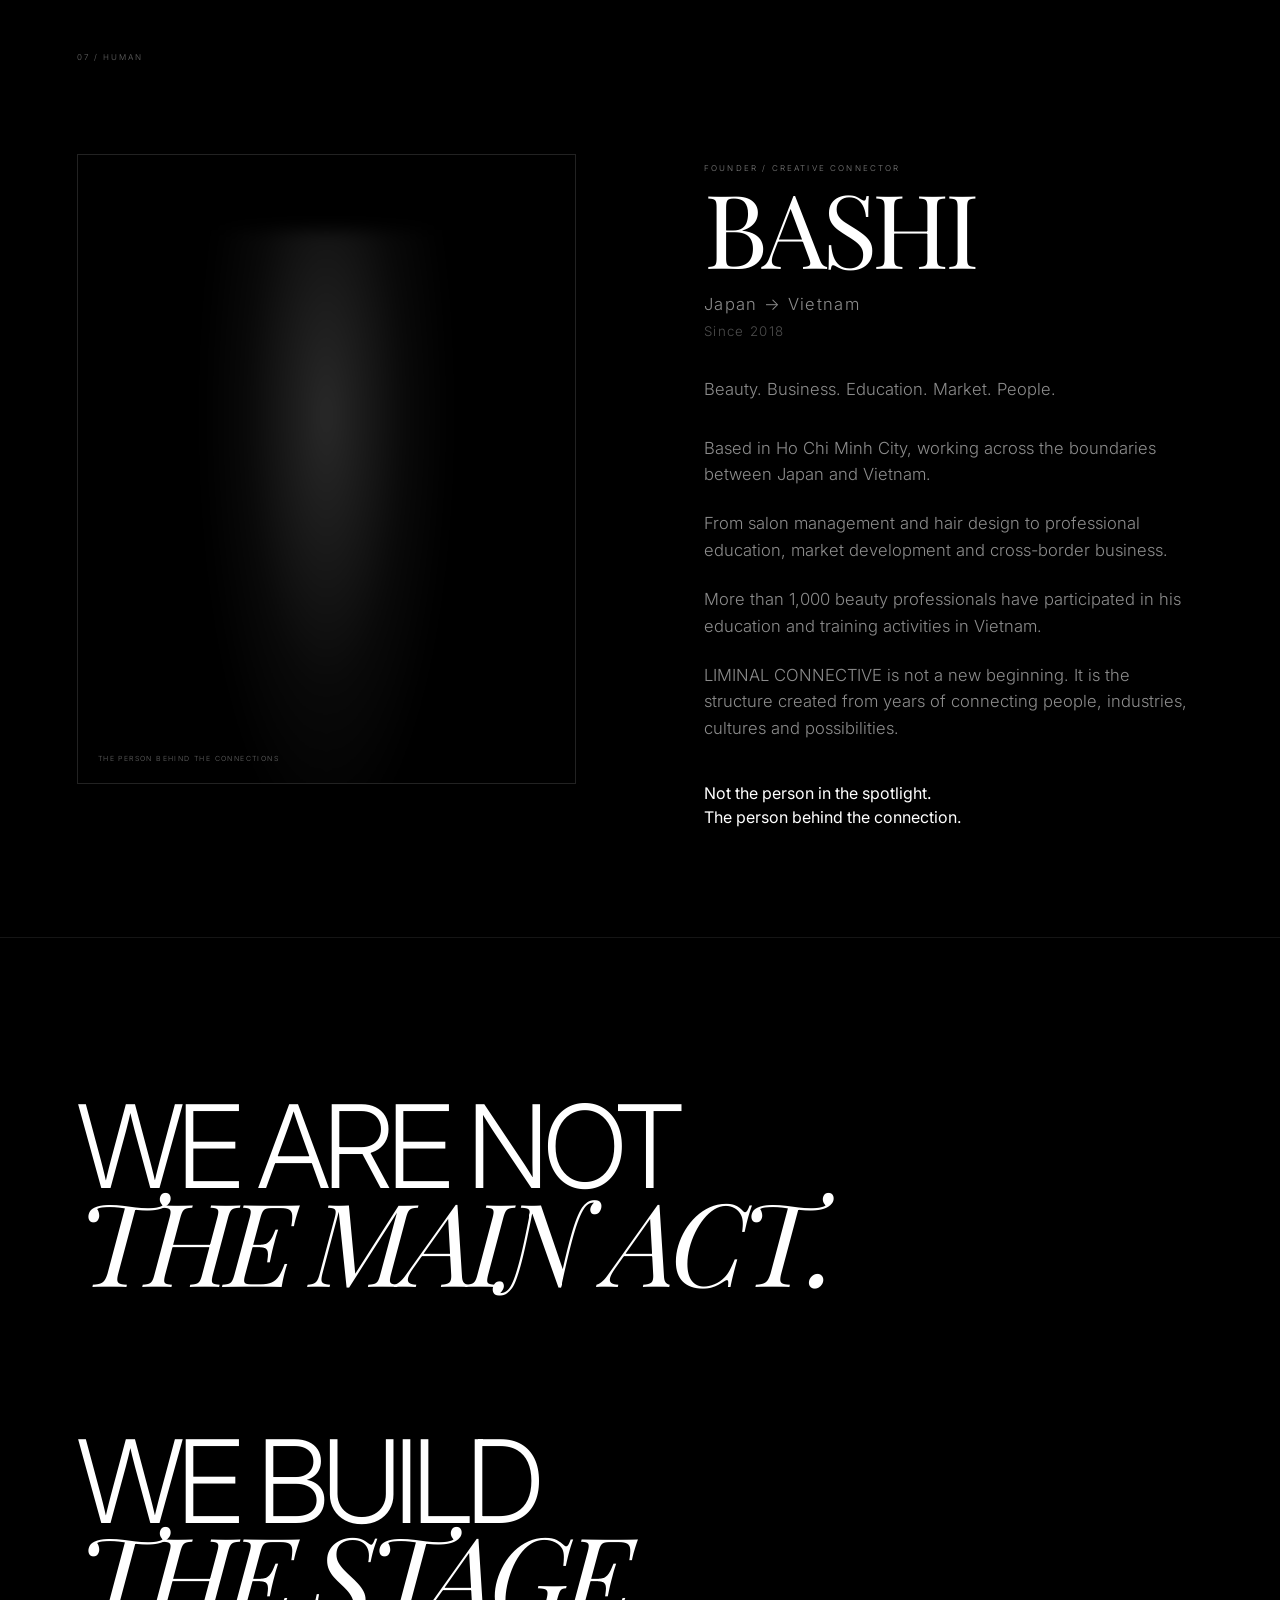
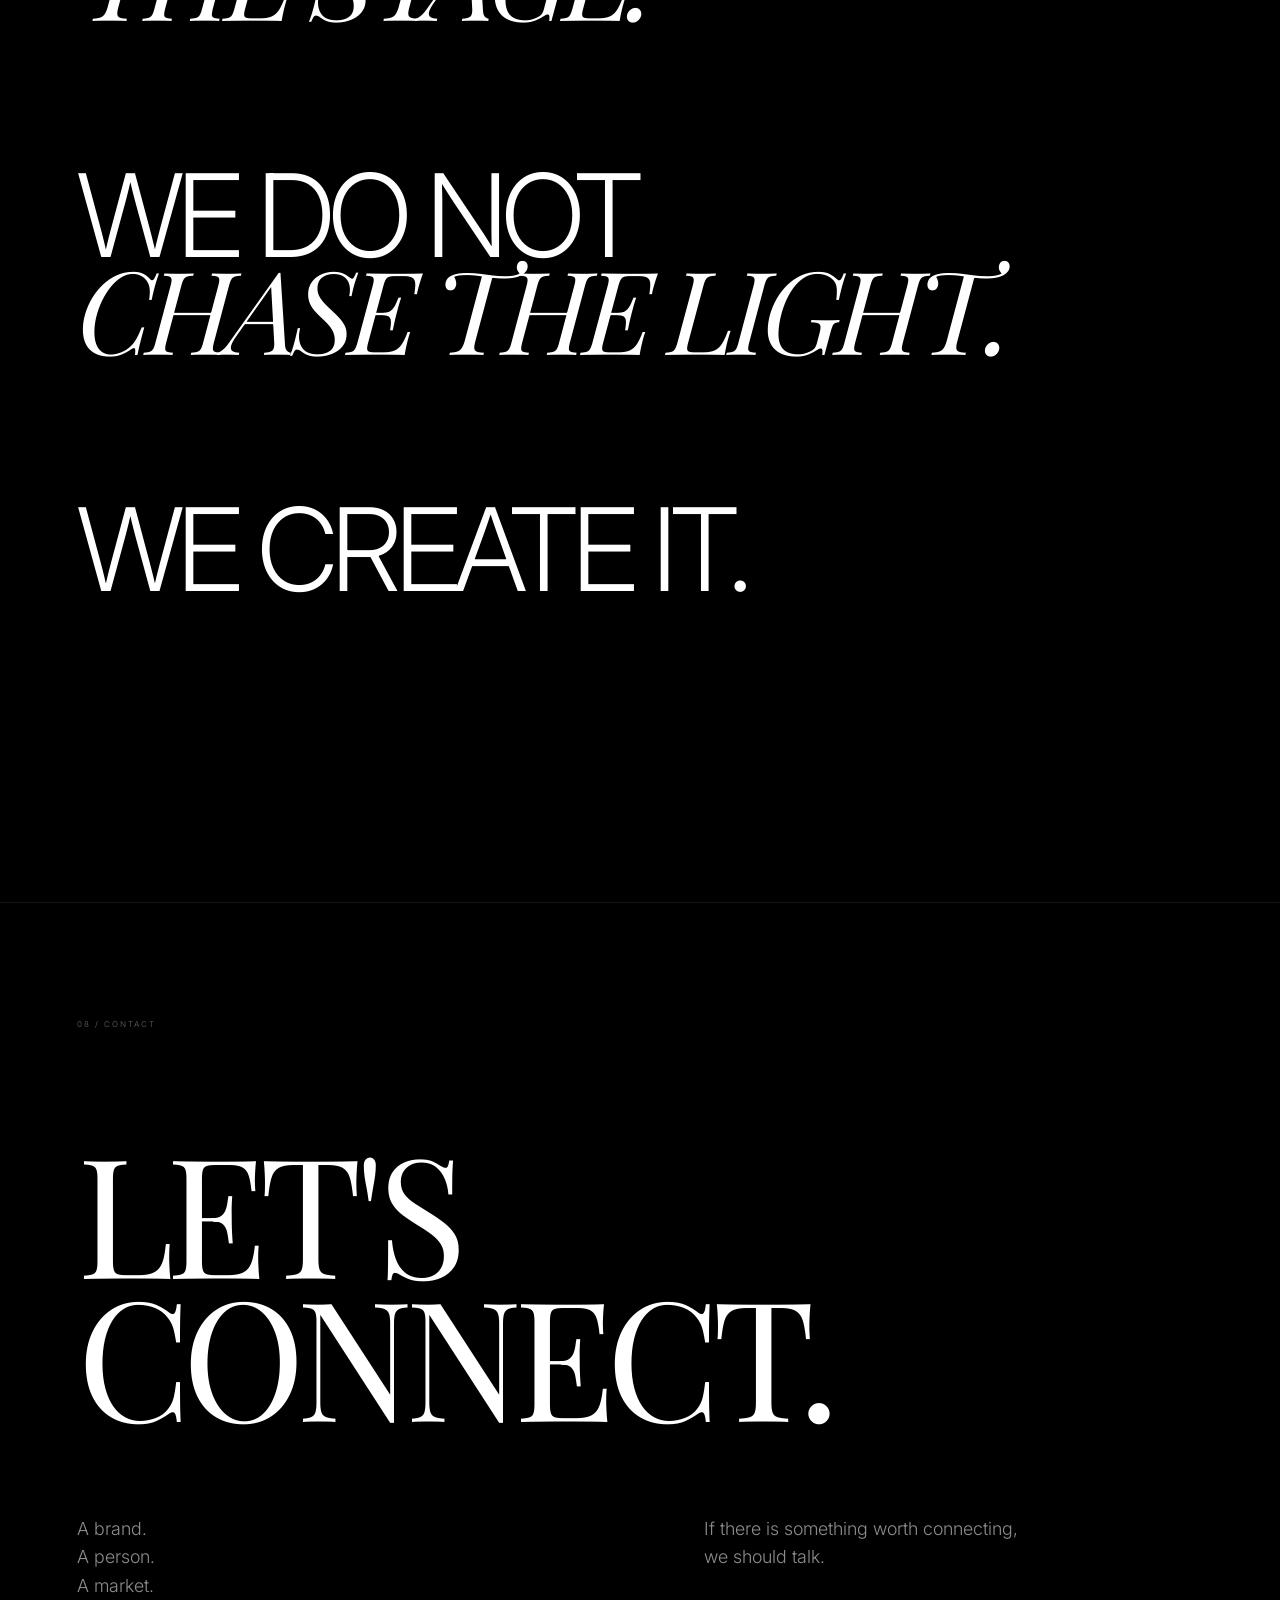
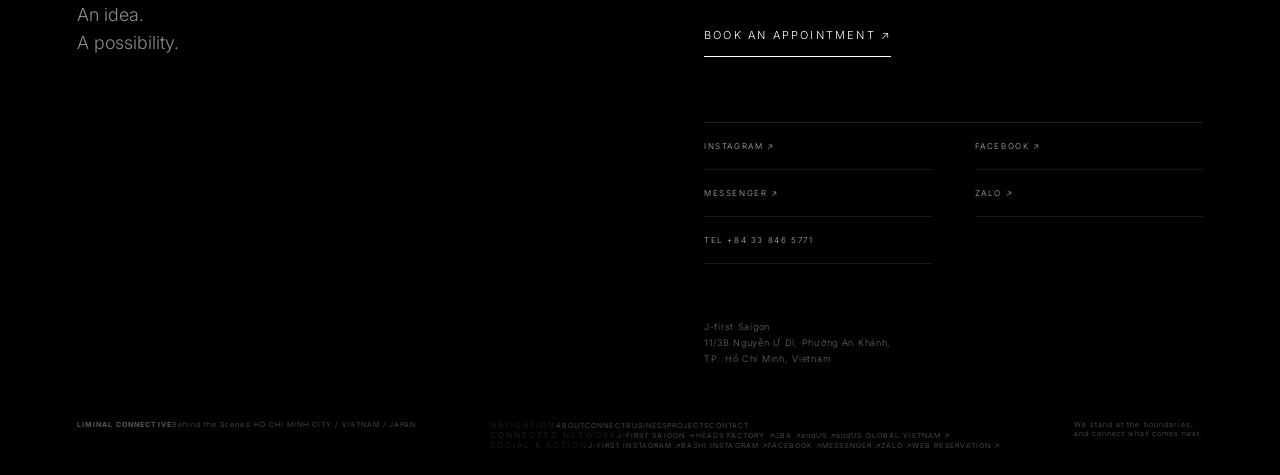
==== commit 5fed9723: "Add files via upload" ====
--- a/index.html
+++ b/index.html
@@ -40,7 +40,39 @@
   gtag('js', new Date());
   gtag('config', 'G-SGHWR2SFE9');
 </script>
-</head>
+<style>
+/* v16 — BLACK CONTINUITY + BEHIND / 001 BRAND DEFINITION */
+html,body{background:#000!important;color:#fff!important}
+.brand-definition{position:relative;background:#000;color:#fff;padding:14vh 6vw 16vh;border-top:1px solid #171717;border-bottom:1px solid #171717;overflow:hidden}
+.brand-definition .bd-label{font:300 8px/1 Inter,sans-serif;letter-spacing:.22em;opacity:.42;margin-bottom:10vh}
+.brand-definition .bd-title{display:grid;grid-template-columns:1fr auto 1fr;align-items:center;gap:4vw;font-family:"Playfair Display",serif;font-size:8.5vw;line-height:.82;letter-spacing:-.055em}
+.brand-definition .bd-title span:last-child{text-align:right}
+.brand-definition .bd-x{font:300 12px/1 Inter,sans-serif;opacity:.35}
+.brand-definition .bd-sub{margin:18px 0 0 auto;width:max-content;font:300 7px/1.5 Inter,sans-serif;letter-spacing:.2em;opacity:.42}
+.brand-definition .bd-grid{display:grid;grid-template-columns:1fr 1fr;gap:10vw;margin-top:15vh}
+.brand-definition h3{font-family:"Playfair Display",serif;font-size:3.4vw;font-weight:400;margin:0 0 24px}
+.brand-definition p{max-width:650px;font:300 13px/1.9 Inter,sans-serif;opacity:.62}
+.brand-definition .bd-terms{margin-top:42px;border-top:1px solid #222}
+.brand-definition .bd-term{display:grid;grid-template-columns:120px 1fr;gap:25px;padding:18px 0;border-bottom:1px solid #222}
+.brand-definition .bd-term strong{font:400 9px/1.4 Inter,sans-serif;letter-spacing:.14em}
+.brand-definition .bd-term span{font:300 11px/1.7 Inter,sans-serif;opacity:.58}
+.brand-definition .bd-mantra{margin-top:14vh;font-family:"Playfair Display",serif;font-size:6vw;line-height:.92;letter-spacing:-.04em}
+.brand-definition .bd-mantra em{font-weight:400}
+.brand-definition .bd-close{display:grid;grid-template-columns:1fr 1fr;gap:8vw;margin-top:10vh;padding-top:28px;border-top:1px solid #222;font:300 9px/1.8 Inter,sans-serif;letter-spacing:.14em;opacity:.58}
+@media(max-width:800px){
+ .brand-definition{padding:12vh 18px}
+ .brand-definition .bd-label{margin-bottom:8vh}
+ .brand-definition .bd-title{grid-template-columns:1fr;font-size:18vw;gap:18px}
+ .brand-definition .bd-title span:last-child{text-align:left}
+ .brand-definition .bd-x{font-size:10px}
+ .brand-definition .bd-sub{margin:12px 0 0;width:auto}
+ .brand-definition .bd-grid{grid-template-columns:1fr;gap:10vh;margin-top:12vh}
+ .brand-definition h3{font-size:10vw}
+ .brand-definition .bd-term{grid-template-columns:1fr;gap:8px}
+ .brand-definition .bd-mantra{font-size:13vw}
+ .brand-definition .bd-close{grid-template-columns:1fr;gap:24px}
+}
+</style></head>
 <body>
 <div class="noise"></div><div class="progress"><span></span></div>
 <header><a class="logo" href="#top">LIMINAL<br>CONNECTIVE</a><nav><a href="#philosophy" data-i18n="navAbout">ABOUT</a><a href="#connect" data-i18n="navConnect">CONNECT</a><a href="#business" data-i18n="navBusiness">BUSINESS</a><a href="#connections" data-i18n="navProjects">PROJECTS</a><a href="#contact" data-i18n="navContact">CONTACT</a></nav><div class="langs" aria-label="Language"><button class="active" data-lang="en">EN</button><button data-lang="ja">JP</button><button data-lang="vi">VN</button></div></header>
@@ -52,6 +84,41 @@
 <div class="vertical">WE STAND AT THE BOUNDARIES, AND CONNECT WHAT COMES NEXT.</div><a class="scroll" href="#intro">SCROLL<br>⌄</a>
 </section>
 <section id="intro" class="intro reveal"><p><span data-i18n="intro1">What happens behind the scenes<br><em>shapes what happens next.</em></span></p><p><span data-i18n="intro2">We connect what exists<br><em>to what could exist.</em></span></p></section>
+
+<section id="brand-name" class="brand-definition">
+  <div class="bd-label">BEHIND / 001 — THE NAME</div>
+  <div class="bd-title">
+    <span>LIMINAL</span><b class="bd-x">×</b><span>CONNECTIVE</span>
+  </div>
+  <div class="bd-sub">CONNECT / COLLECTIVE / CREATIVE</div>
+
+  <div class="bd-grid">
+    <div>
+      <h3>LIMINAL</h3>
+      <p><strong>境界にある。境目に立つ。</strong><br><br>
+      LIMINALは、ある状態から次の状態へ移る「境界」「移行点」「あいだ」を意味する。
+      国と国。文化と文化。人と人。ブランドと市場。現在と未来。
+      まだ何者とも定義されていない、その「あいだ」に立つ。</p>
+    </div>
+    <div>
+      <h3>CONNECTIVE</h3>
+      <p>単に「つなぐ」という意味だけではない。LIMINAL CONNECTIVEでは、
+      <strong>CONNECT / COLLECTIVE / CREATIVE</strong>という3つの概念を重ねて定義する。</p>
+      <div class="bd-terms">
+        <div class="bd-term"><strong>CONNECT</strong><span>つなぐ。人・企業・市場・文化・可能性を接続する。</span></div>
+        <div class="bd-term"><strong>COLLECTIVE</strong><span>集まり、共につくる。異なる才能・経験・専門性が集まり、個では生み出せない価値を生む。</span></div>
+        <div class="bd-term"><strong>CREATIVE</strong><span>つなぎ直し、新しい価値をつくる。既存のものを壊し、組み替え、まだない形へ再構築する。</span></div>
+      </div>
+    </div>
+  </div>
+
+  <div class="bd-mantra">CONNECT PEOPLE.<br>COLLECT IDEAS.<br><em>CREATE THE FUTURE.</em></div>
+
+  <div class="bd-close">
+    <div><strong>LIMINAL CONNECTIVE</strong><br>辞書に存在する一つの熟語ではない。LIMINALと、CONNECT / COLLECTIVE / CREATIVEを内包するCONNECTIVEを掛け合わせて定義したブランドネーム。</div>
+    <div><strong>WE STAND AT THE BOUNDARIES.<br>WE CONNECT WHAT COMES NEXT.</strong><br><br>境界に立ち、人・アイデア・可能性をつなぎ、集め、まだ存在していない価値を生み出す。</div>
+  </div>
+</section>
 <section id="philosophy" class="reveal"><small>01 / PHILOSOPHY</small><div class="grid"><h2>Behind<br>the Scenes.</h2><div class="copy"><p><span data-i18n="p1">We are not here to be the main act.</span></p><p><span data-i18n="p2">We connect people,<br>cross boundaries,<br>and unframe what already exists.</span></p><p><span data-i18n="p3">We break things apart, reconnect them,<br>and create what has yet to exist.</span></p><p><span data-i18n="p4">Beyond what is seen,<br>we create what will remain.</span></p><p><span data-i18n="p5">Rather than becoming the main act,<br>we create the stage for others to rise.</span></p><p><span data-i18n="p6">Rather than standing in the light,<br>we create the light.</span></p><h3><span data-i18n="p7">We are the unseen.<br>We are the shadow.</span></h3><p><span data-i18n="p8">From behind the scenes,<br>we connect people with possibility<br>and build the stage for what comes next.</span></p></div></div></section>
 <section class="visual reveal"><div class="frame"><span>BEHIND / 001</span><div class="shadow"></div><p>Something is always happening<br>before it becomes visible.</p></div></section>
 <section id="connect" class="reveal"><small>02 / WHAT WE CONNECT</small><div class="sectionhead"><h4 data-i18n="weConnect">WE CONNECT</h4><p><span data-i18n="different">Different worlds.<br>One connection.</span></p></div><div class="pairs connection-links">
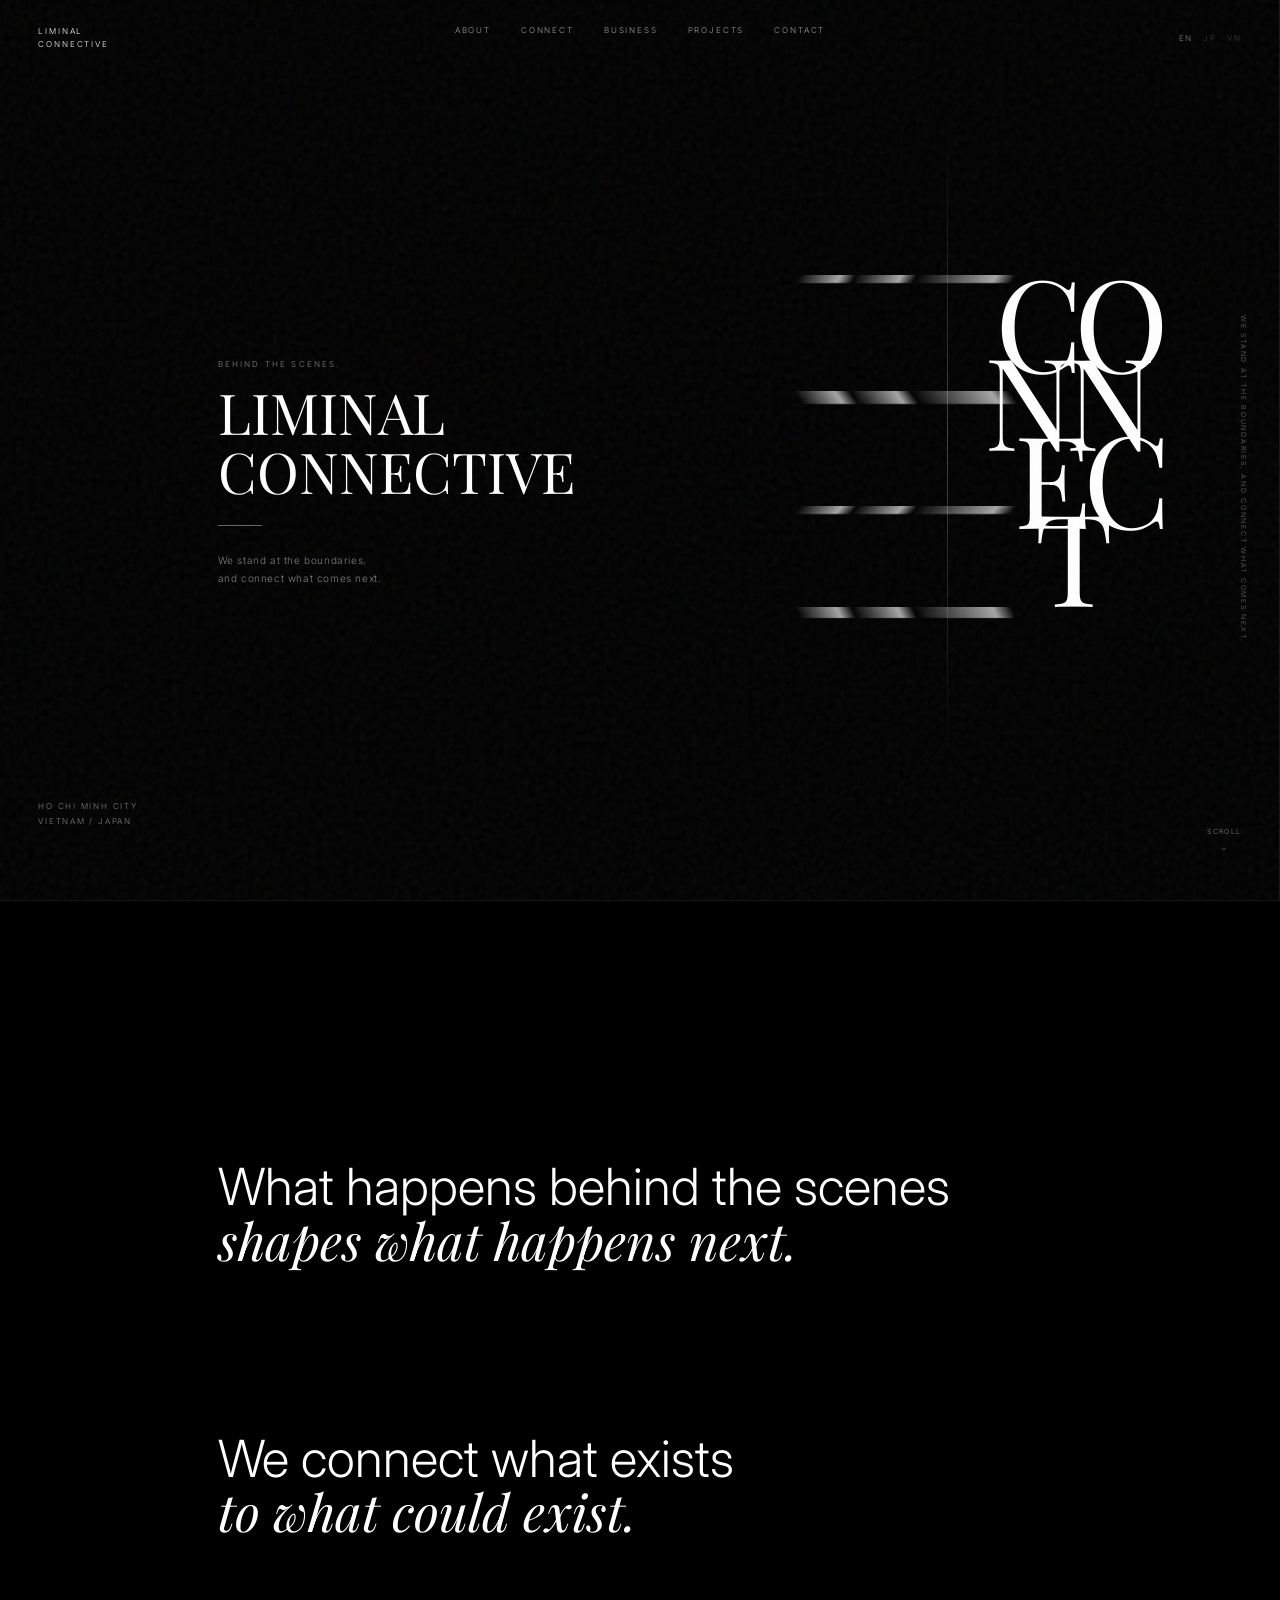
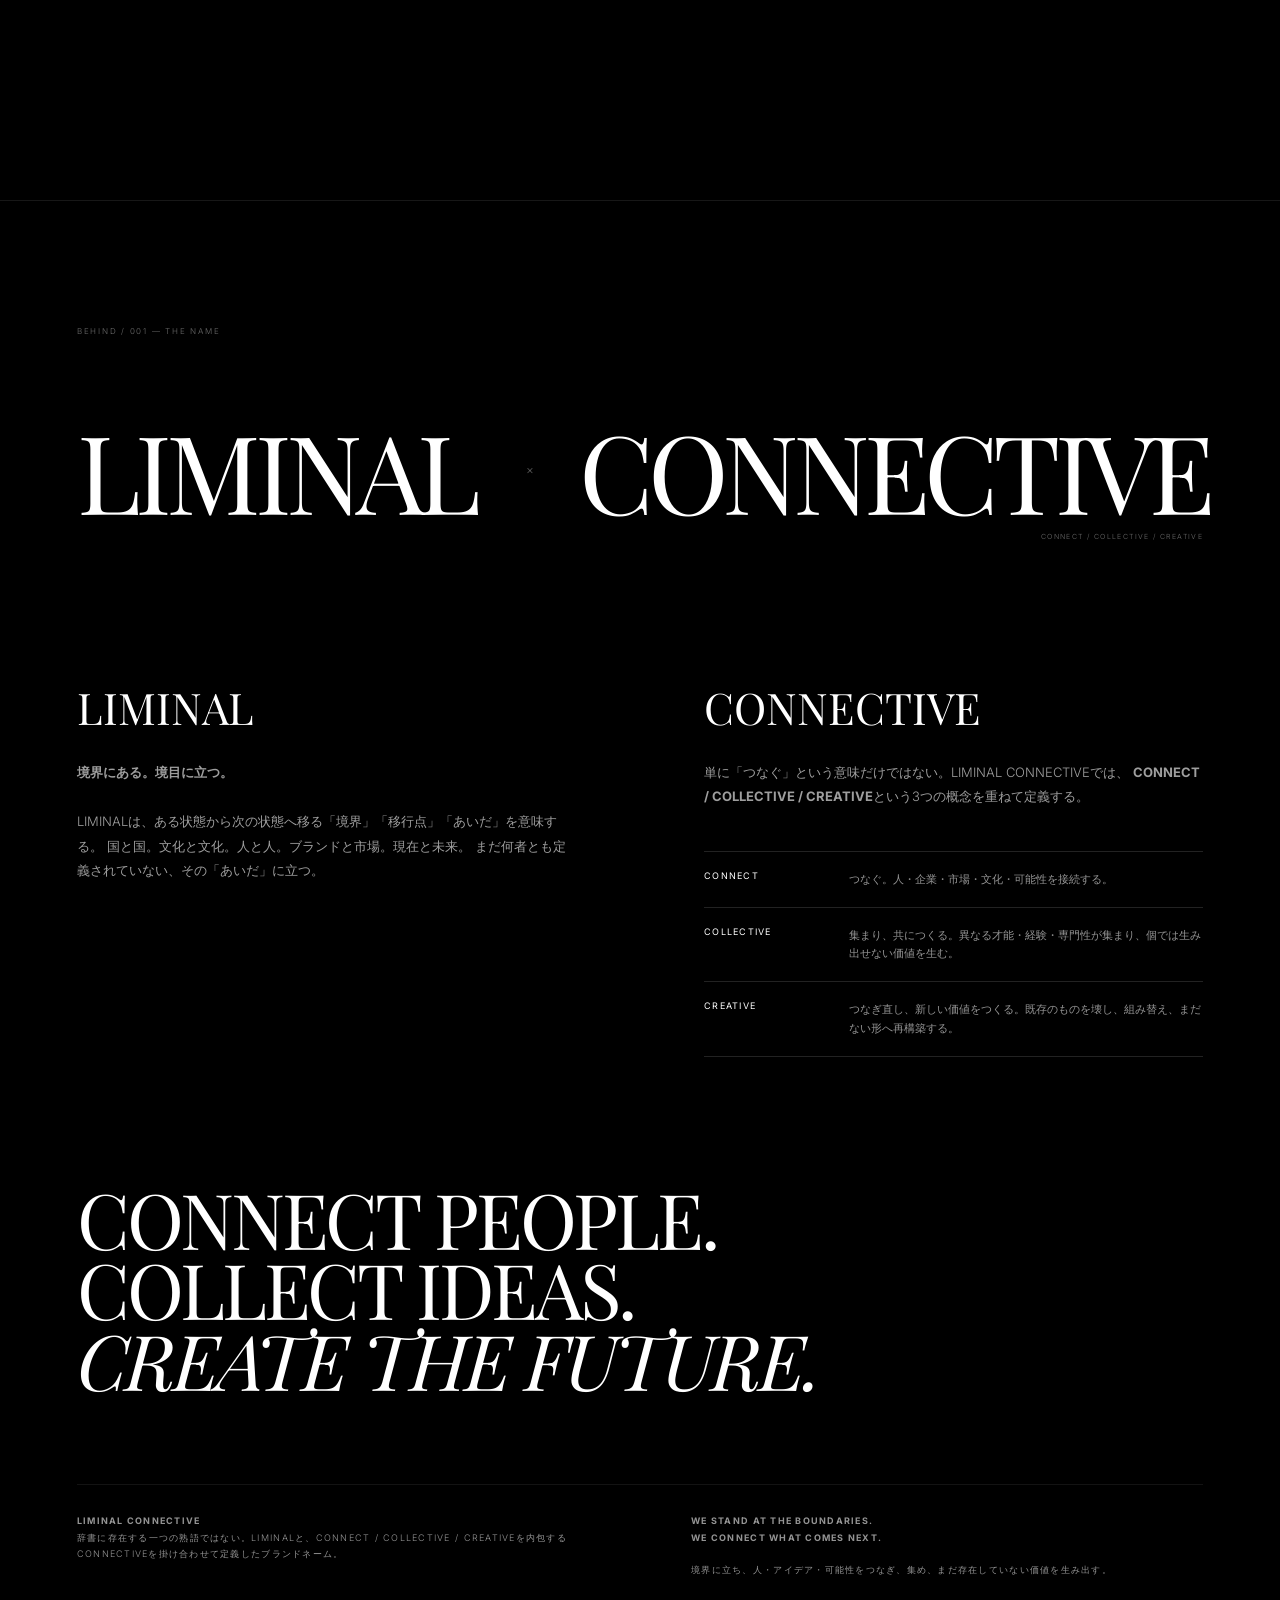
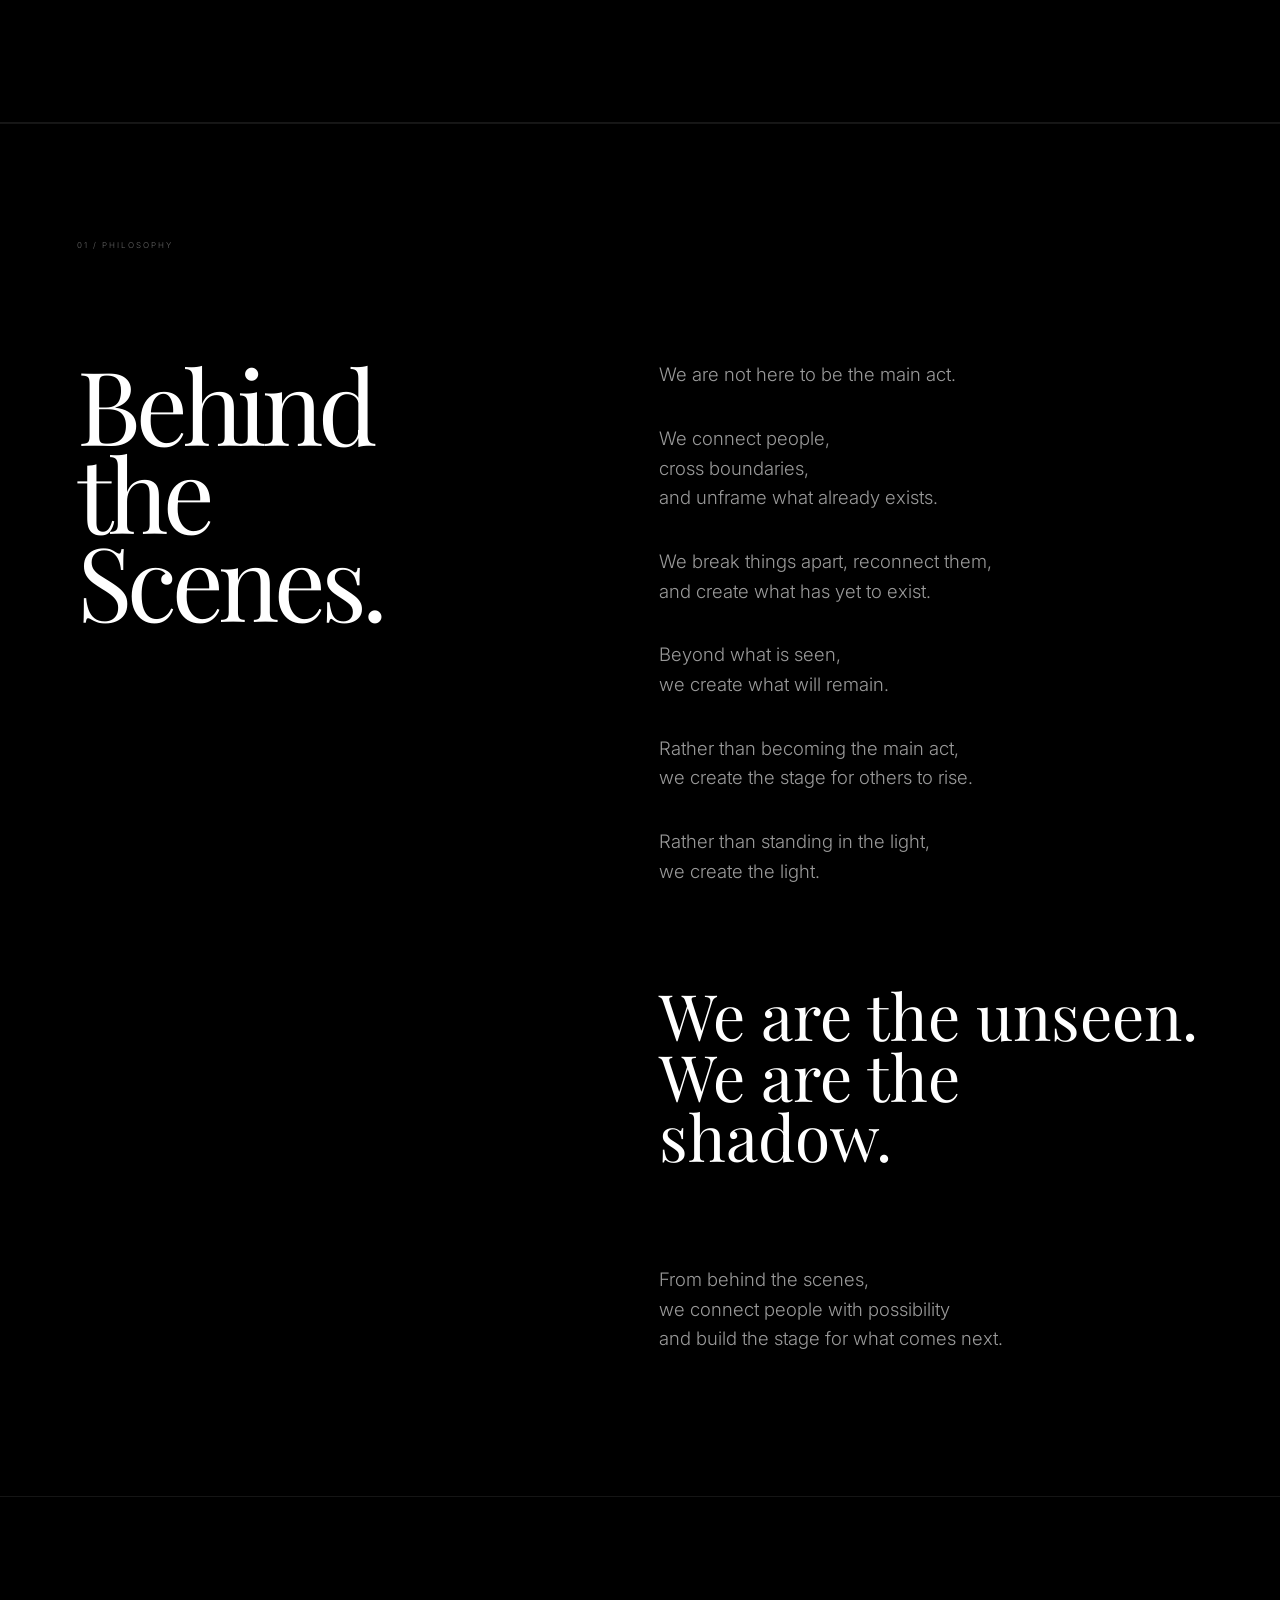
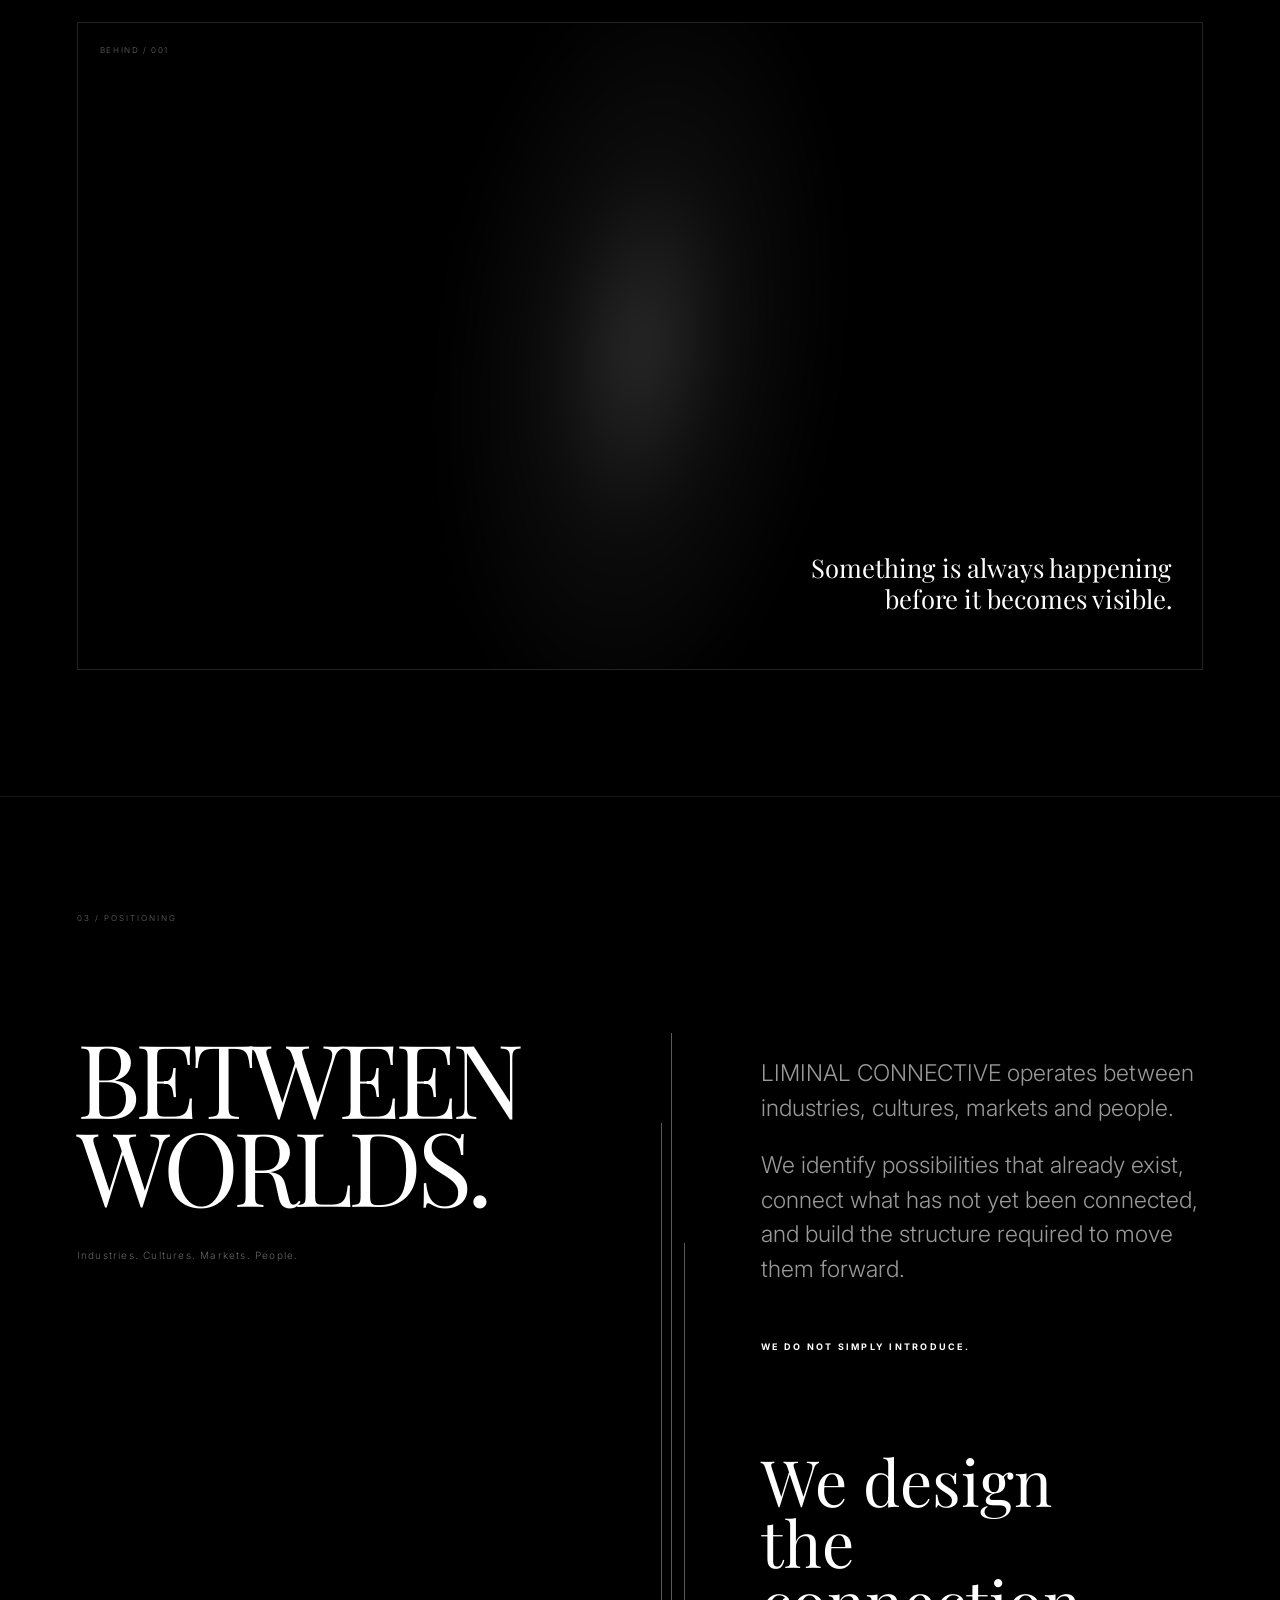
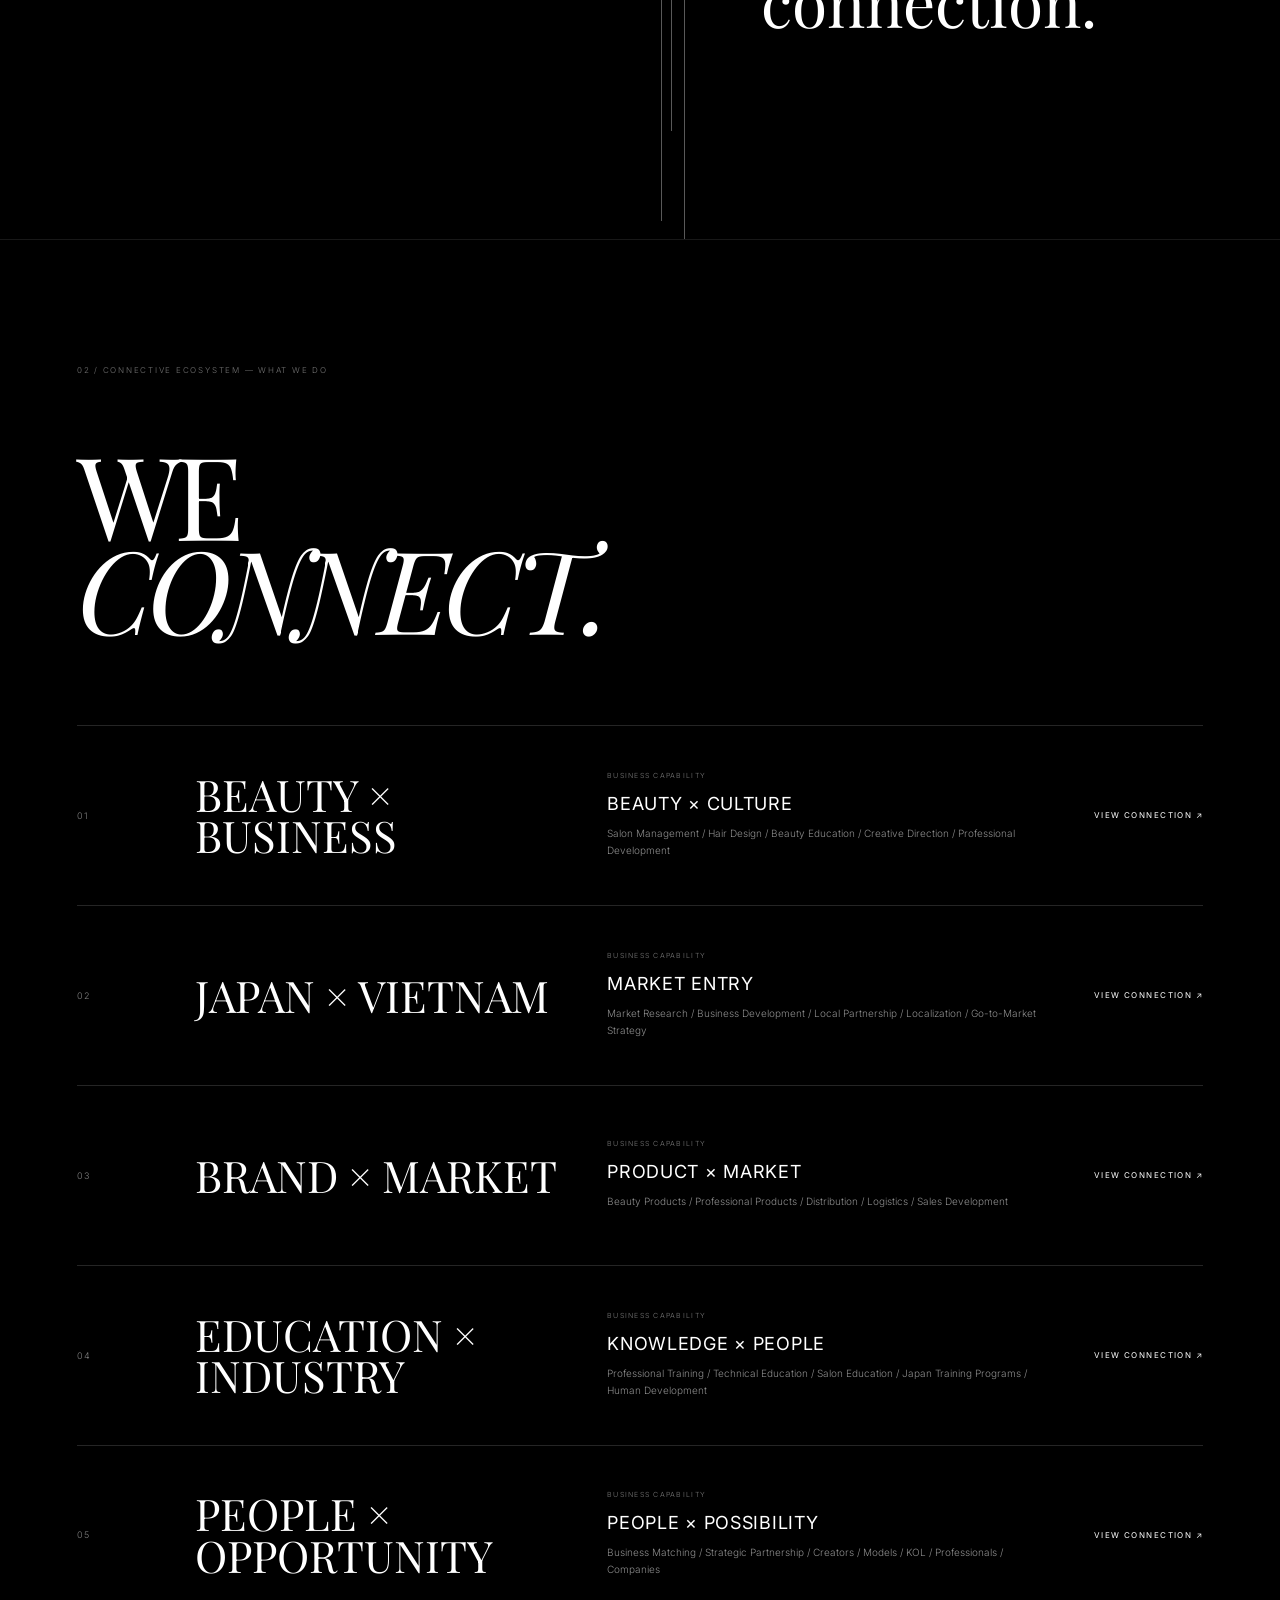
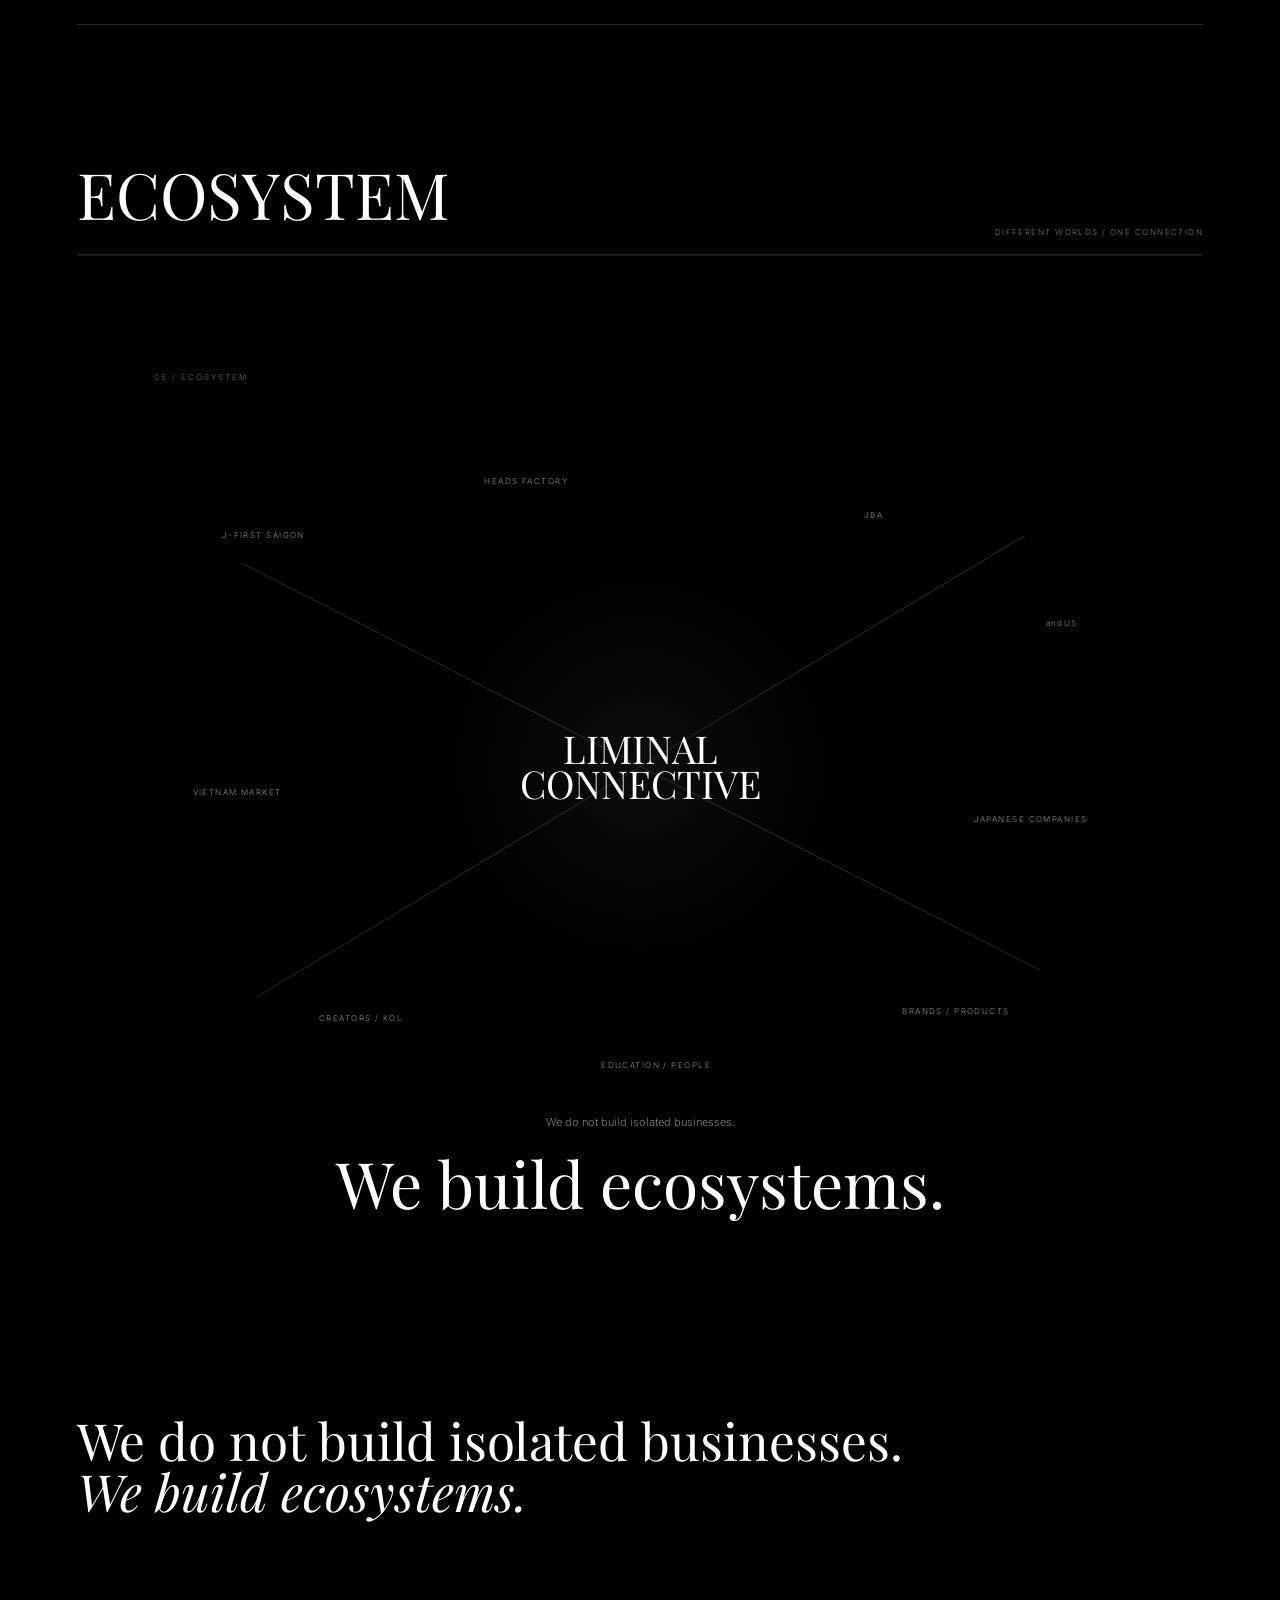
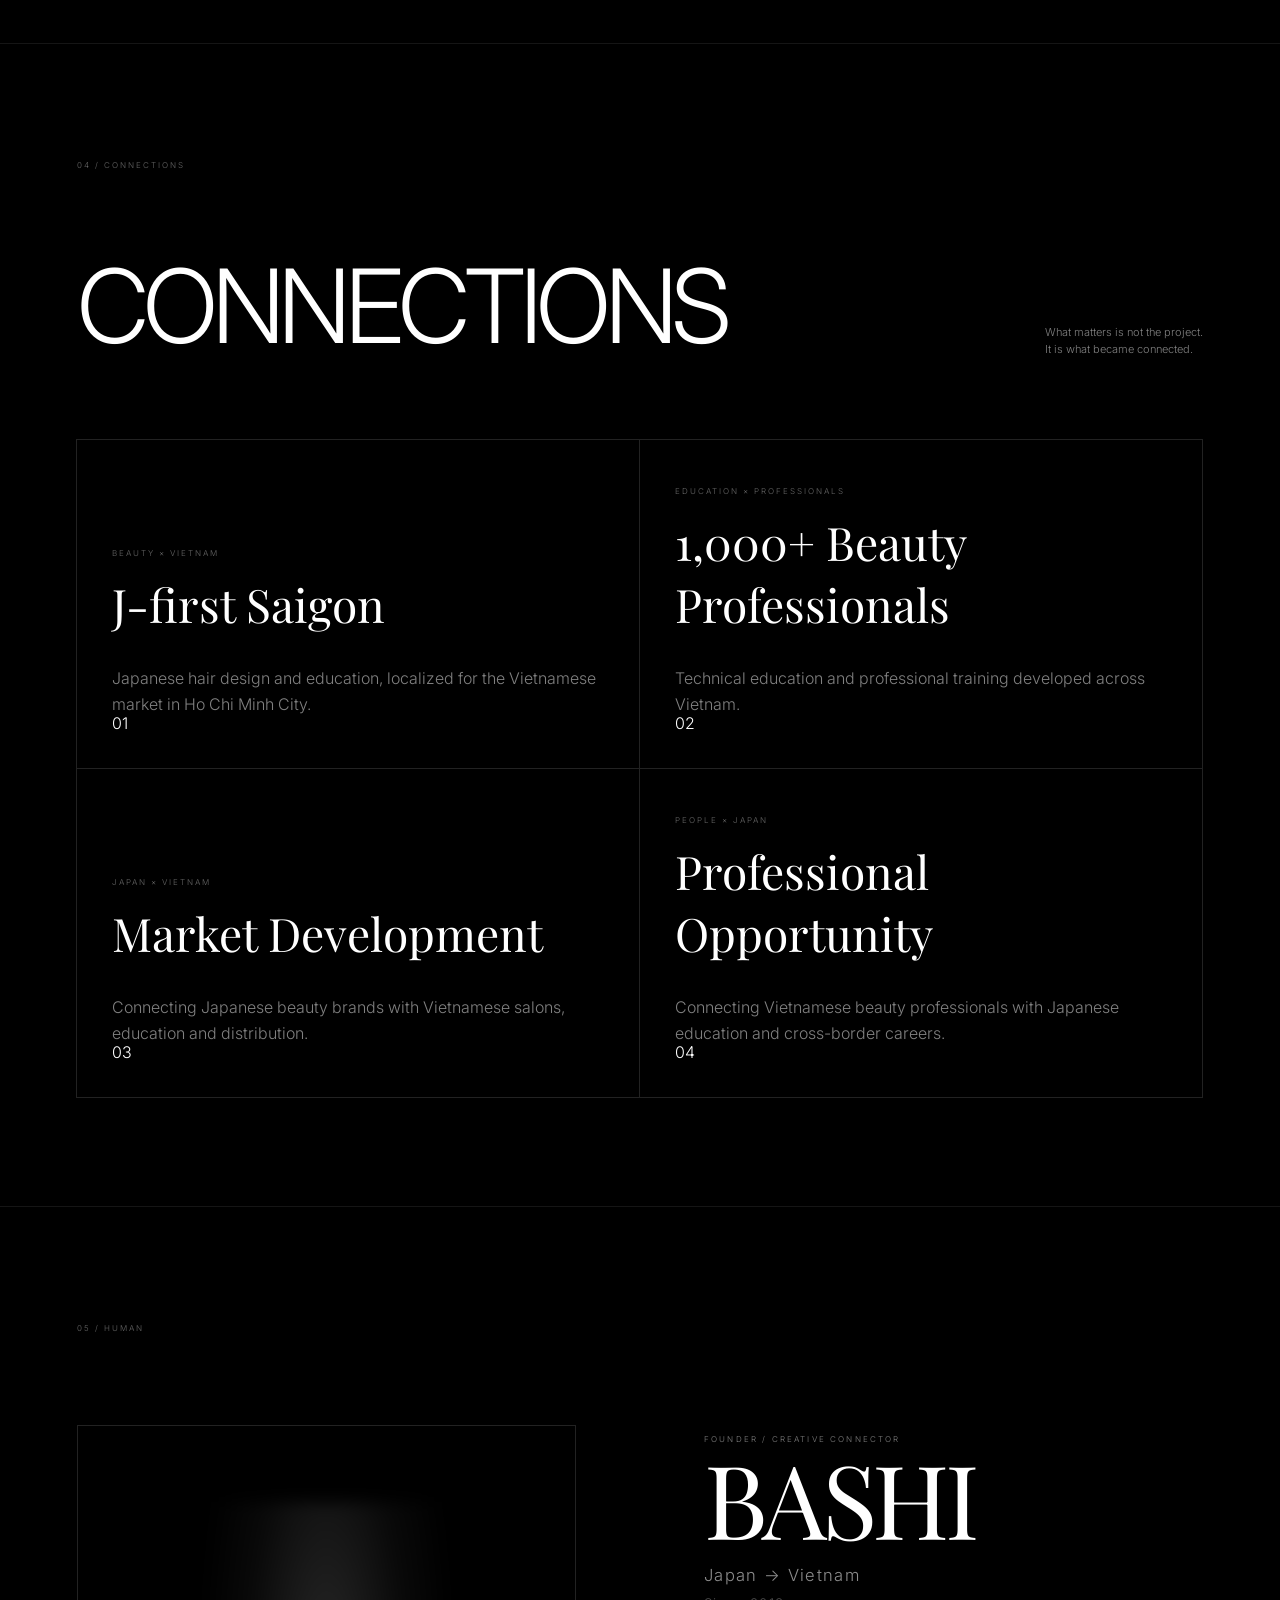
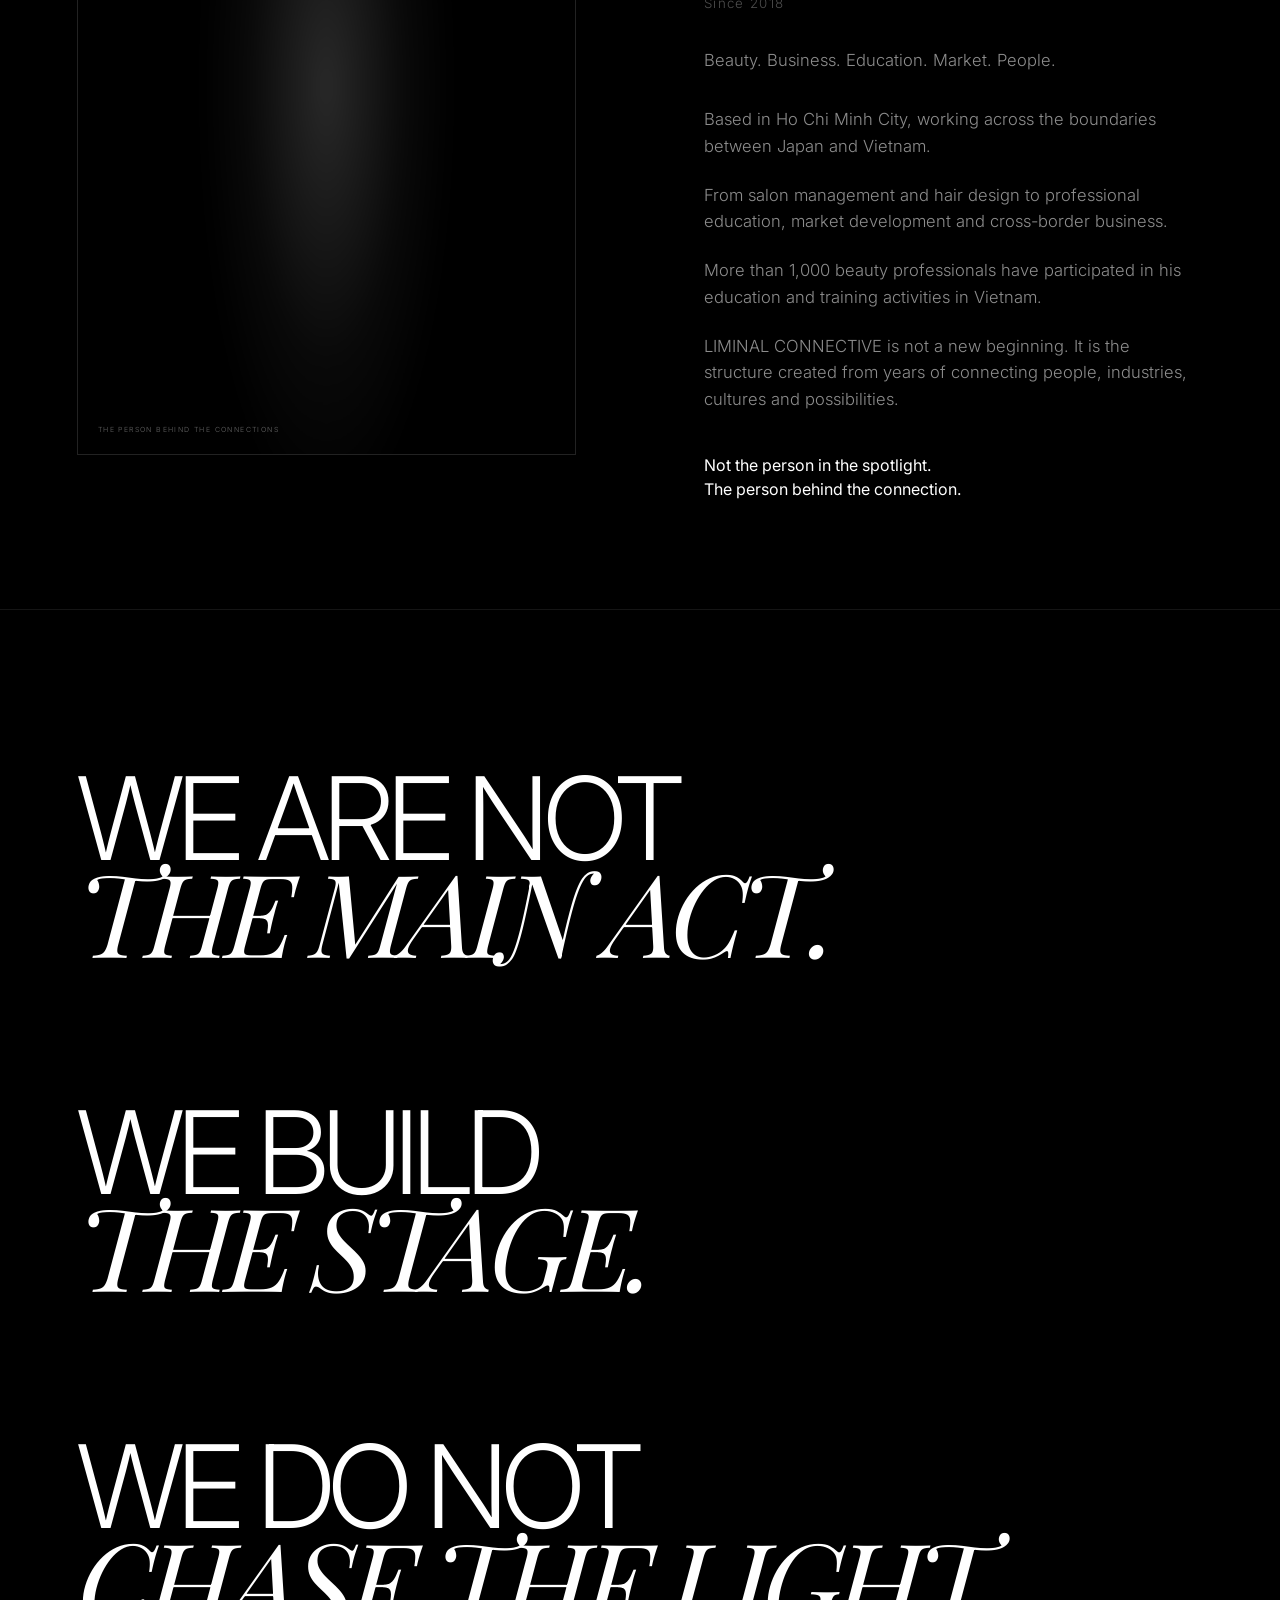
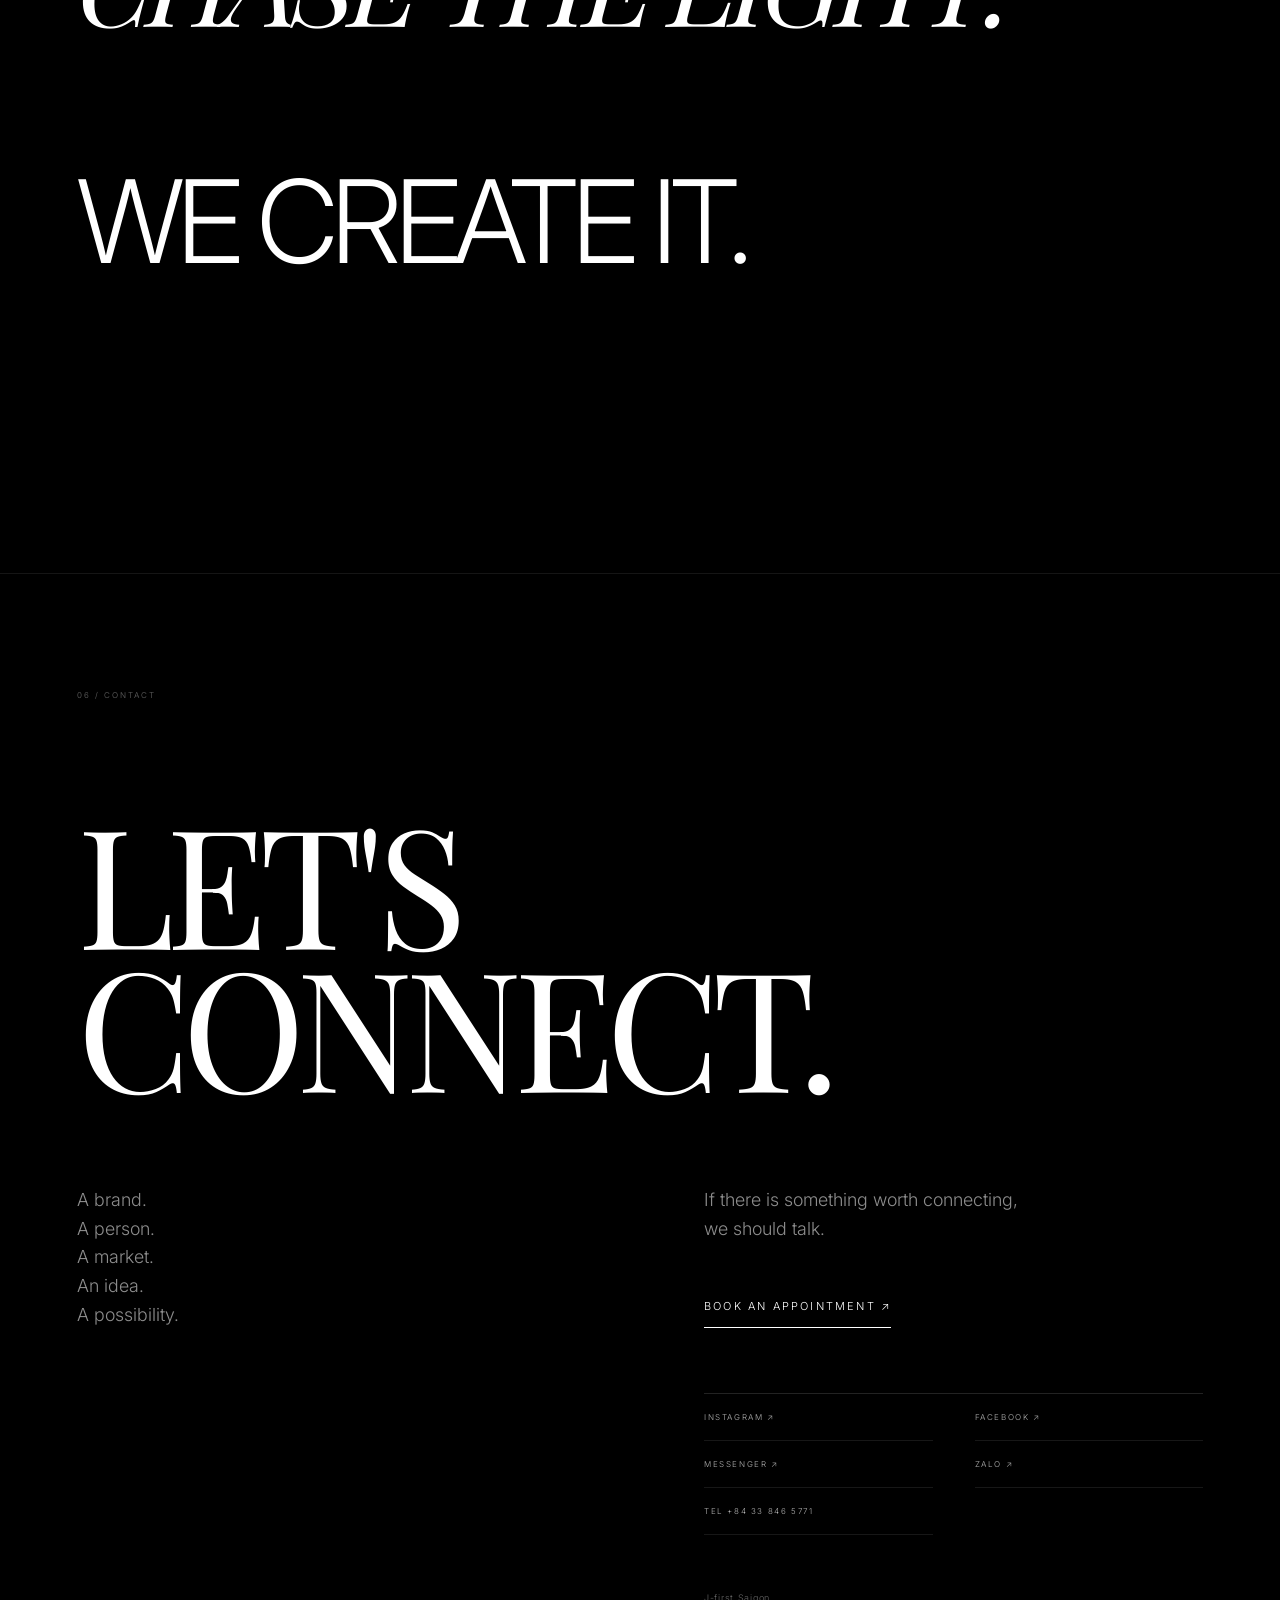
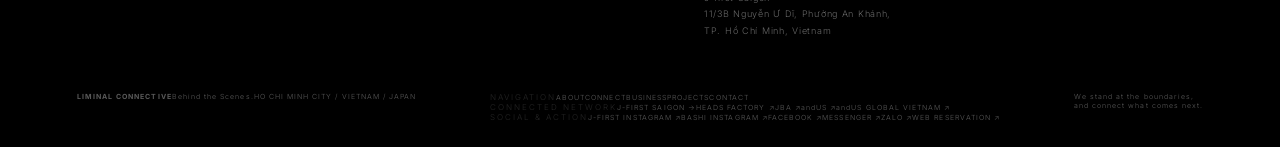
==== commit 73144372: "Add files via upload" ====
--- a/index.html
+++ b/index.html
@@ -72,6 +72,41 @@
  .brand-definition .bd-mantra{font-size:13vw}
  .brand-definition .bd-close{grid-template-columns:1fr;gap:24px}
 }
+
+/* v17 — MERGED CONNECTIVE ECOSYSTEM */
+html,body,main,section,footer{background:#000!important}
+a,a:link,a:visited,a:hover,a:active{color:inherit}
+.connective-system{background:#000;color:#fff;padding:14vh 6vw;border-top:1px solid #181818}
+.cs-label{font:300 8px/1 Inter,sans-serif;letter-spacing:.22em;opacity:.45}
+.cs-head{font-family:"Playfair Display",serif;font-size:9vw;line-height:.82;letter-spacing:-.055em;margin:8vh 0 10vh}
+.cs-card{position:relative;display:grid;grid-template-columns:80px 1fr 1.2fr auto;gap:3vw;align-items:center;min-height:180px;padding:34px 0;border-top:1px solid #252525;color:#fff;text-decoration:none;transition:background .3s,padding .3s}
+.cs-card:last-of-type{border-bottom:1px solid #252525}
+.cs-card:hover{background:#101010;padding-left:22px;padding-right:22px}
+.cs-card .num{font:300 9px/1 Inter,sans-serif;letter-spacing:.16em;opacity:.5}
+.cs-card .pair{font-family:"Playfair Display",serif;font-size:3.4vw;line-height:.95}
+.cs-card .cap small{display:block;font:300 7px/1 Inter,sans-serif;letter-spacing:.18em;opacity:.48;margin-bottom:14px}
+.cs-card .cap strong{display:block;font:400 18px/1.2 Inter,sans-serif;letter-spacing:.04em;margin-bottom:10px}
+.cs-card .cap p{font:300 10px/1.7 Inter,sans-serif;opacity:.55;margin:0;max-width:540px}
+.cs-card .view{font:400 8px/1 Inter,sans-serif;letter-spacing:.18em;white-space:nowrap;opacity:1}
+.cs-eco{padding-top:14vh}
+.cs-eco-title{display:flex;justify-content:space-between;align-items:end;border-bottom:1px solid #222;padding-bottom:18px}
+.cs-eco-title h3{font-family:"Playfair Display",serif;font-size:5vw;font-weight:400;margin:0}
+.cs-eco-title span{font:300 8px/1 Inter,sans-serif;letter-spacing:.18em;opacity:.45}
+.cs-copy{font-family:"Playfair Display",serif;font-size:4vw;line-height:1;margin-top:8vh}
+.cs-copy em{font-weight:400}
+.editorial-links a{min-height:105px!important;padding:28px 20px!important;background:#050505!important;color:#fff!important;opacity:1!important}
+.editorial-links a:hover{background:#101010!important}
+.editorial-links strong{color:#fff!important;opacity:1!important}
+.editorial-links em{color:#fff!important;opacity:.85!important}
+@media(max-width:800px){
+ .connective-system{padding:11vh 18px}
+ .cs-head{font-size:18vw}
+ .cs-card{grid-template-columns:35px 1fr;gap:16px;min-height:0;padding:30px 0}
+ .cs-card:hover{padding-left:0;padding-right:0}
+ .cs-card .pair{font-size:9vw}.cs-card .cap{grid-column:2}.cs-card .view{grid-column:2;margin-top:10px}
+ .cs-eco-title{display:block}.cs-eco-title h3{font-size:12vw}.cs-eco-title span{display:block;margin-top:12px}
+ .cs-copy{font-size:10vw}
+}
 </style></head>
 <body>
 <div class="noise"></div><div class="progress"><span></span></div>
@@ -121,32 +156,27 @@
 </section>
 <section id="philosophy" class="reveal"><small>01 / PHILOSOPHY</small><div class="grid"><h2>Behind<br>the Scenes.</h2><div class="copy"><p><span data-i18n="p1">We are not here to be the main act.</span></p><p><span data-i18n="p2">We connect people,<br>cross boundaries,<br>and unframe what already exists.</span></p><p><span data-i18n="p3">We break things apart, reconnect them,<br>and create what has yet to exist.</span></p><p><span data-i18n="p4">Beyond what is seen,<br>we create what will remain.</span></p><p><span data-i18n="p5">Rather than becoming the main act,<br>we create the stage for others to rise.</span></p><p><span data-i18n="p6">Rather than standing in the light,<br>we create the light.</span></p><h3><span data-i18n="p7">We are the unseen.<br>We are the shadow.</span></h3><p><span data-i18n="p8">From behind the scenes,<br>we connect people with possibility<br>and build the stage for what comes next.</span></p></div></div></section>
 <section class="visual reveal"><div class="frame"><span>BEHIND / 001</span><div class="shadow"></div><p>Something is always happening<br>before it becomes visible.</p></div></section>
-<section id="connect" class="reveal"><small>02 / WHAT WE CONNECT</small><div class="sectionhead"><h4 data-i18n="weConnect">WE CONNECT</h4><p><span data-i18n="different">Different worlds.<br>One connection.</span></p></div><div class="pairs connection-links">
-<a class="connection-entry" href="connections.html#japan-vietnam" data-track="japan_vietnam_click"><span>JAPAN</span><i></i><b>×</b><i></i><span>VIETNAM</span><em>EXPLORE CONNECTION →</em></a>
-<a class="connection-entry" href="jfirst.html" data-track="beauty_business_click"><span>BEAUTY</span><i></i><b>×</b><i></i><span>BUSINESS</span><em>EXPLORE CONNECTION →</em></a>
-<a class="connection-entry" href="connections.html#people-opportunity" data-track="people_opportunity_click"><span>PEOPLE</span><i></i><b>×</b><i></i><span>OPPORTUNITY</span><em>EXPLORE CONNECTION →</em></a>
-<a class="connection-entry" href="connections.html#brand-market" data-track="brand_market_click"><span>BRAND</span><i></i><b>×</b><i></i><span>MARKET</span><em>EXPLORE CONNECTION →</em></a>
-<a class="connection-entry" href="connections.html#education-industry" data-track="education_industry_click"><span>EDUCATION</span><i></i><b>×</b><i></i><span>INDUSTRY</span><em>EXPLORE CONNECTION →</em></a>
-</div></section>
+
 <section class="reveal"><small>03 / POSITIONING</small><div class="grid"><div><h2 data-i18n="between">BETWEEN<br>WORLDS.</h2><p class="micro" data-i18n="betweenMicro">Industries. Cultures. Markets. People.</p></div><div class="position"><div class="line"></div><p data-i18n="position1">LIMINAL CONNECTIVE operates between industries, cultures, markets and people.</p><p data-i18n="position2">We identify possibilities that already exist, connect what has not yet been connected, and build the structure required to move them forward.</p><strong data-i18n="position3">WE DO NOT SIMPLY INTRODUCE.</strong><h3 data-i18n="position4">We design<br>the connection.</h3></div></div></section>
-<section id="business" class="reveal"><small>04 / BUSINESS</small><div class="sectionhead"><h4 data-i18n="businessTitle">BUSINESS</h4><p><span data-i18n="capabilities">Not isolated services.<br>Connected capabilities.</span></p></div><div class="business">
-<article><span>01</span><div><small>BEAUTY</small><h3>BEAUTY × CULTURE</h3></div><p data-i18n="biz1">Salon Management / Hair Design / Beauty Education / Creative Direction / Professional Development</p></article>
-<article><span>02</span><div><small>MARKET ENTRY</small><h3>JAPAN × VIETNAM</h3></div><p data-i18n="biz2">Market Research / Business Development / Local Partnership / Localization / Go-to-Market Strategy</p></article>
-<article><span>03</span><div><small>DISTRIBUTION</small><h3>PRODUCT × MARKET</h3></div><p data-i18n="biz3">Beauty Products / Professional Products / Distribution / Logistics / Sales Development</p></article>
-<article><span>04</span><div><small>EDUCATION</small><h3>KNOWLEDGE × PEOPLE</h3></div><p data-i18n="biz4">Professional Training / Technical Education / Salon Education / Japan Training Programs / Human Development</p></article>
-<article><span>05</span><div><small>CONNECTIVE</small><h3>PEOPLE × POSSIBILITY</h3></div><p data-i18n="biz5">Business Matching / Strategic Partnership / Creators / Models / KOL / Professionals / Companies</p></article>
-</div></section>
+
+
+<section id="connect" class="connective-system">
+<div class="cs-label">02 / CONNECTIVE ECOSYSTEM — WHAT WE DO</div>
+<h2 class="cs-head">WE<br><em>CONNECT.</em></h2>
+<div class="cs-cards"><a class="cs-card" href="jfirst.html"><span class="num">01</span><span class="pair">BEAUTY × BUSINESS</span><span class="cap"><small>BUSINESS CAPABILITY</small><strong>BEAUTY × CULTURE</strong><p>Salon Management / Hair Design / Beauty Education / Creative Direction / Professional Development</p></span><span class="view">VIEW CONNECTION ↗</span></a><a class="cs-card" href="connections.html#japan-vietnam"><span class="num">02</span><span class="pair">JAPAN × VIETNAM</span><span class="cap"><small>BUSINESS CAPABILITY</small><strong>MARKET ENTRY</strong><p>Market Research / Business Development / Local Partnership / Localization / Go-to-Market Strategy</p></span><span class="view">VIEW CONNECTION ↗</span></a><a class="cs-card" href="connections.html#brand-market"><span class="num">03</span><span class="pair">BRAND × MARKET</span><span class="cap"><small>BUSINESS CAPABILITY</small><strong>PRODUCT × MARKET</strong><p>Beauty Products / Professional Products / Distribution / Logistics / Sales Development</p></span><span class="view">VIEW CONNECTION ↗</span></a><a class="cs-card" href="connections.html#education-industry"><span class="num">04</span><span class="pair">EDUCATION × INDUSTRY</span><span class="cap"><small>BUSINESS CAPABILITY</small><strong>KNOWLEDGE × PEOPLE</strong><p>Professional Training / Technical Education / Salon Education / Japan Training Programs / Human Development</p></span><span class="view">VIEW CONNECTION ↗</span></a><a class="cs-card" href="connections.html#people-opportunity"><span class="num">05</span><span class="pair">PEOPLE × OPPORTUNITY</span><span class="cap"><small>BUSINESS CAPABILITY</small><strong>PEOPLE × POSSIBILITY</strong><p>Business Matching / Strategic Partnership / Creators / Models / KOL / Professionals / Companies</p></span><span class="view">VIEW CONNECTION ↗</span></a></div>
+<div class="cs-eco"><div class="cs-eco-title"><h3>ECOSYSTEM</h3><span>DIFFERENT WORLDS / ONE CONNECTION</span></div>
 <section class="ecosystem reveal"><small>05 / ECOSYSTEM</small><div class="eco"><div class="hub">LIMINAL<br>CONNECTIVE</div><span class="n n1">J-FIRST SAIGON</span><span class="n n2">HEADS FACTORY</span><span class="n n3">JBA</span><span class="n n4">andUS</span><span class="n n5">VIETNAM MARKET</span><span class="n n6">JAPANESE COMPANIES</span><span class="n n7">CREATORS / KOL</span><span class="n n8">EDUCATION / PEOPLE</span><span class="n n9">BRANDS / PRODUCTS</span></div><div class="ecocopy"><p><span data-i18n="eco1">We do not build isolated businesses.</span></p><h3><span data-i18n="eco2">We build ecosystems.</span></h3></div></section>
-<section id="connections" class="reveal"><small>06 / CONNECTIONS</small><div class="sectionhead"><h4 data-i18n="connectionsTitle">CONNECTIONS</h4><p><span data-i18n="projectsIntro">What matters is not the project.<br>It is what became connected.</span></p></div><div class="projects">
+<div class="cs-copy">We do not build isolated businesses.<br><em>We build ecosystems.</em></div></div>
+</section><section id="connections" class="reveal"><small>04 / CONNECTIONS</small><div class="sectionhead"><h4 data-i18n="connectionsTitle">CONNECTIONS</h4><p><span data-i18n="projectsIntro">What matters is not the project.<br>It is what became connected.</span></p></div><div class="projects">
 <article><span>01</span><small>BEAUTY × VIETNAM</small><h3>J-first Saigon</h3><p data-i18n="proj1">Japanese hair design and education, localized for the Vietnamese market in Ho Chi Minh City.</p></article>
 <article><span>02</span><small>EDUCATION × PROFESSIONALS</small><h3>1,000+ Beauty Professionals</h3><p data-i18n="proj2">Technical education and professional training developed across Vietnam.</p></article>
 <article><span>03</span><small>JAPAN × VIETNAM</small><h3>Market Development</h3><p data-i18n="proj3">Connecting Japanese beauty brands with Vietnamese salons, education and distribution.</p></article>
 <article><span>04</span><small>PEOPLE × JAPAN</small><h3>Professional Opportunity</h3><p data-i18n="proj4">Connecting Vietnamese beauty professionals with Japanese education and cross-border careers.</p></article>
 </div></section>
 
-<section class="founder reveal"><small>07 / HUMAN</small><div class="foundergrid"><div class="portrait"><div></div><span data-i18n="humanLabel">THE PERSON BEHIND THE CONNECTIONS</span></div><div><p class="kicker" data-i18n="founderRole">FOUNDER / CREATIVE CONNECTOR</p><h2>BASHI</h2><p class="founder-route">Japan → Vietnam<br><span data-i18n="founderSince">Since 2018</span></p><p data-i18n="founderFields">Beauty. Business. Education. Market. People.</p><div class="founder-story"><p data-i18n="founderCopy">Based in Ho Chi Minh City, working across the boundaries between Japan and Vietnam.</p><p data-i18n="founderCopy2">From salon management and hair design to professional education, market development and cross-border business.</p><p data-i18n="founderCopy3">More than 1,000 beauty professionals have participated in his education and training activities in Vietnam.</p><p data-i18n="founderCopy4">LIMINAL CONNECTIVE is not a new beginning. It is the structure created from years of connecting people, industries, cultures and possibilities.</p><strong data-i18n="founderClosing">Not the person in the spotlight.<br>The person behind the connection.</strong></div></div></div></section>
+<section class="founder reveal"><small>05 / HUMAN</small><div class="foundergrid"><div class="portrait"><div></div><span data-i18n="humanLabel">THE PERSON BEHIND THE CONNECTIONS</span></div><div><p class="kicker" data-i18n="founderRole">FOUNDER / CREATIVE CONNECTOR</p><h2>BASHI</h2><p class="founder-route">Japan → Vietnam<br><span data-i18n="founderSince">Since 2018</span></p><p data-i18n="founderFields">Beauty. Business. Education. Market. People.</p><div class="founder-story"><p data-i18n="founderCopy">Based in Ho Chi Minh City, working across the boundaries between Japan and Vietnam.</p><p data-i18n="founderCopy2">From salon management and hair design to professional education, market development and cross-border business.</p><p data-i18n="founderCopy3">More than 1,000 beauty professionals have participated in his education and training activities in Vietnam.</p><p data-i18n="founderCopy4">LIMINAL CONNECTIVE is not a new beginning. It is the structure created from years of connecting people, industries, cultures and possibilities.</p><strong data-i18n="founderClosing">Not the person in the spotlight.<br>The person behind the connection.</strong></div></div></div></section>
 <section class="manifesto"><p class="reveal" data-i18n="m1">WE ARE NOT<br><em>THE MAIN ACT.</em></p><p class="reveal" data-i18n="m2">WE BUILD<br><em>THE STAGE.</em></p><p class="reveal" data-i18n="m3">WE DO NOT<br><em>CHASE THE LIGHT.</em></p><p class="reveal" data-i18n="m4">WE CREATE IT.</p></section>
-<section id="contact" class="contact reveal"><small>08 / CONTACT</small><h2 data-i18n="contactTitle">LET'S<br>CONNECT.</h2>
+<section id="contact" class="contact reveal"><small>06 / CONTACT</small><h2 data-i18n="contactTitle">LET'S<br>CONNECT.</h2>
 <div class="contactgrid">
 <p data-i18n="contactLead">A brand.<br>A person.<br>A market.<br>An idea.<br>A possibility.</p>
 <div class="contact-actions">
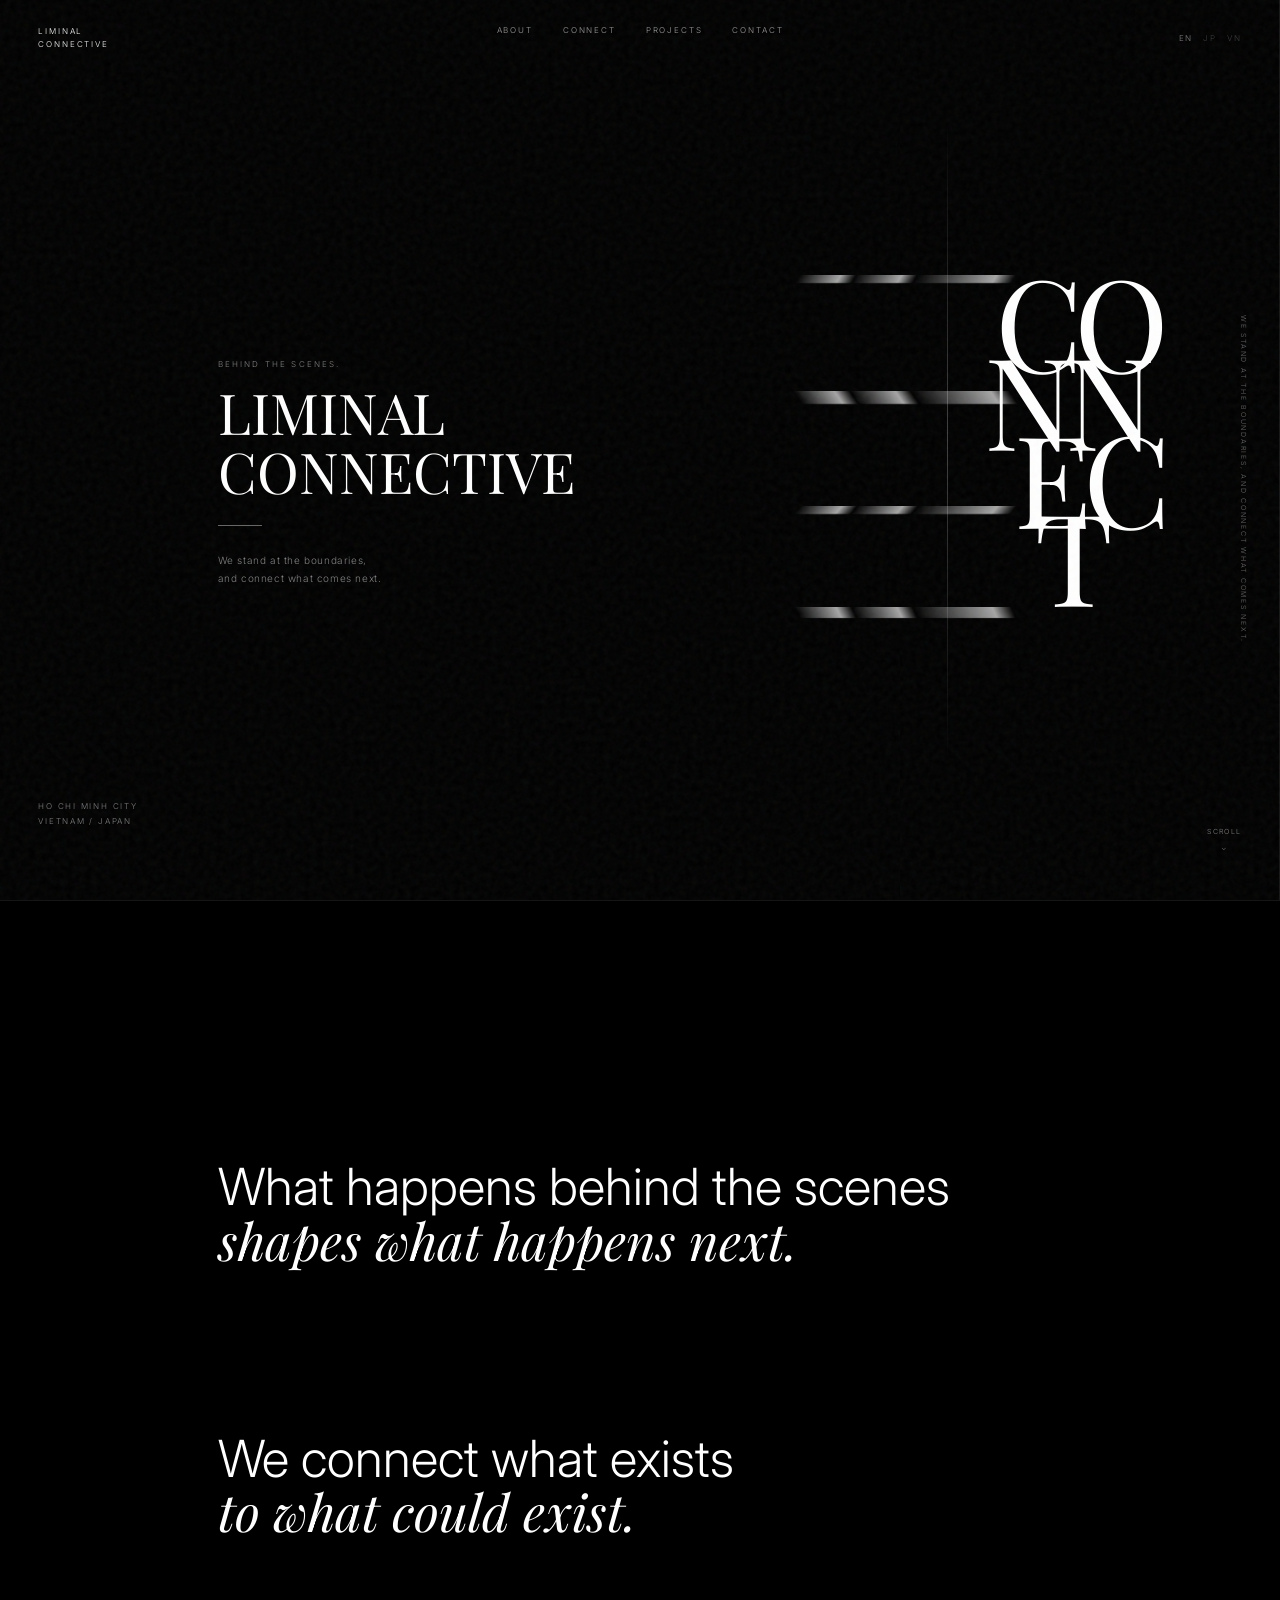
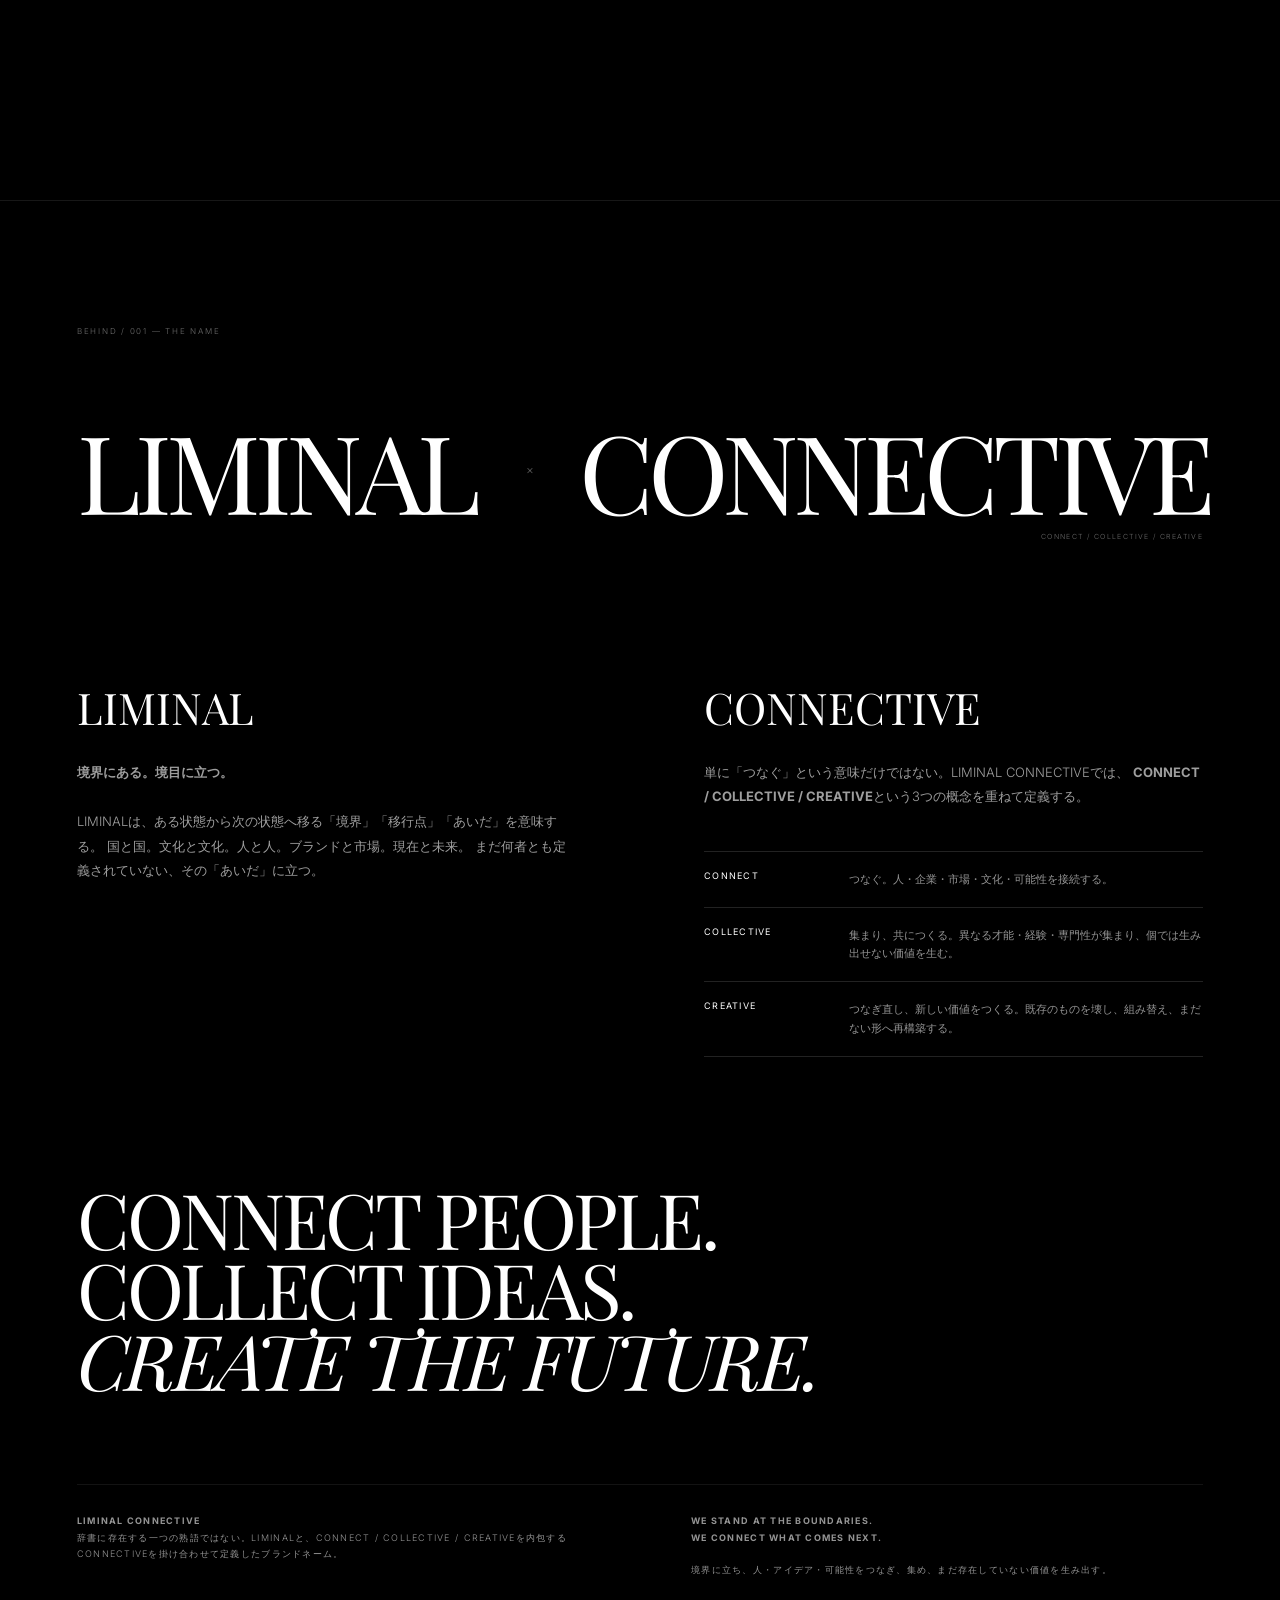
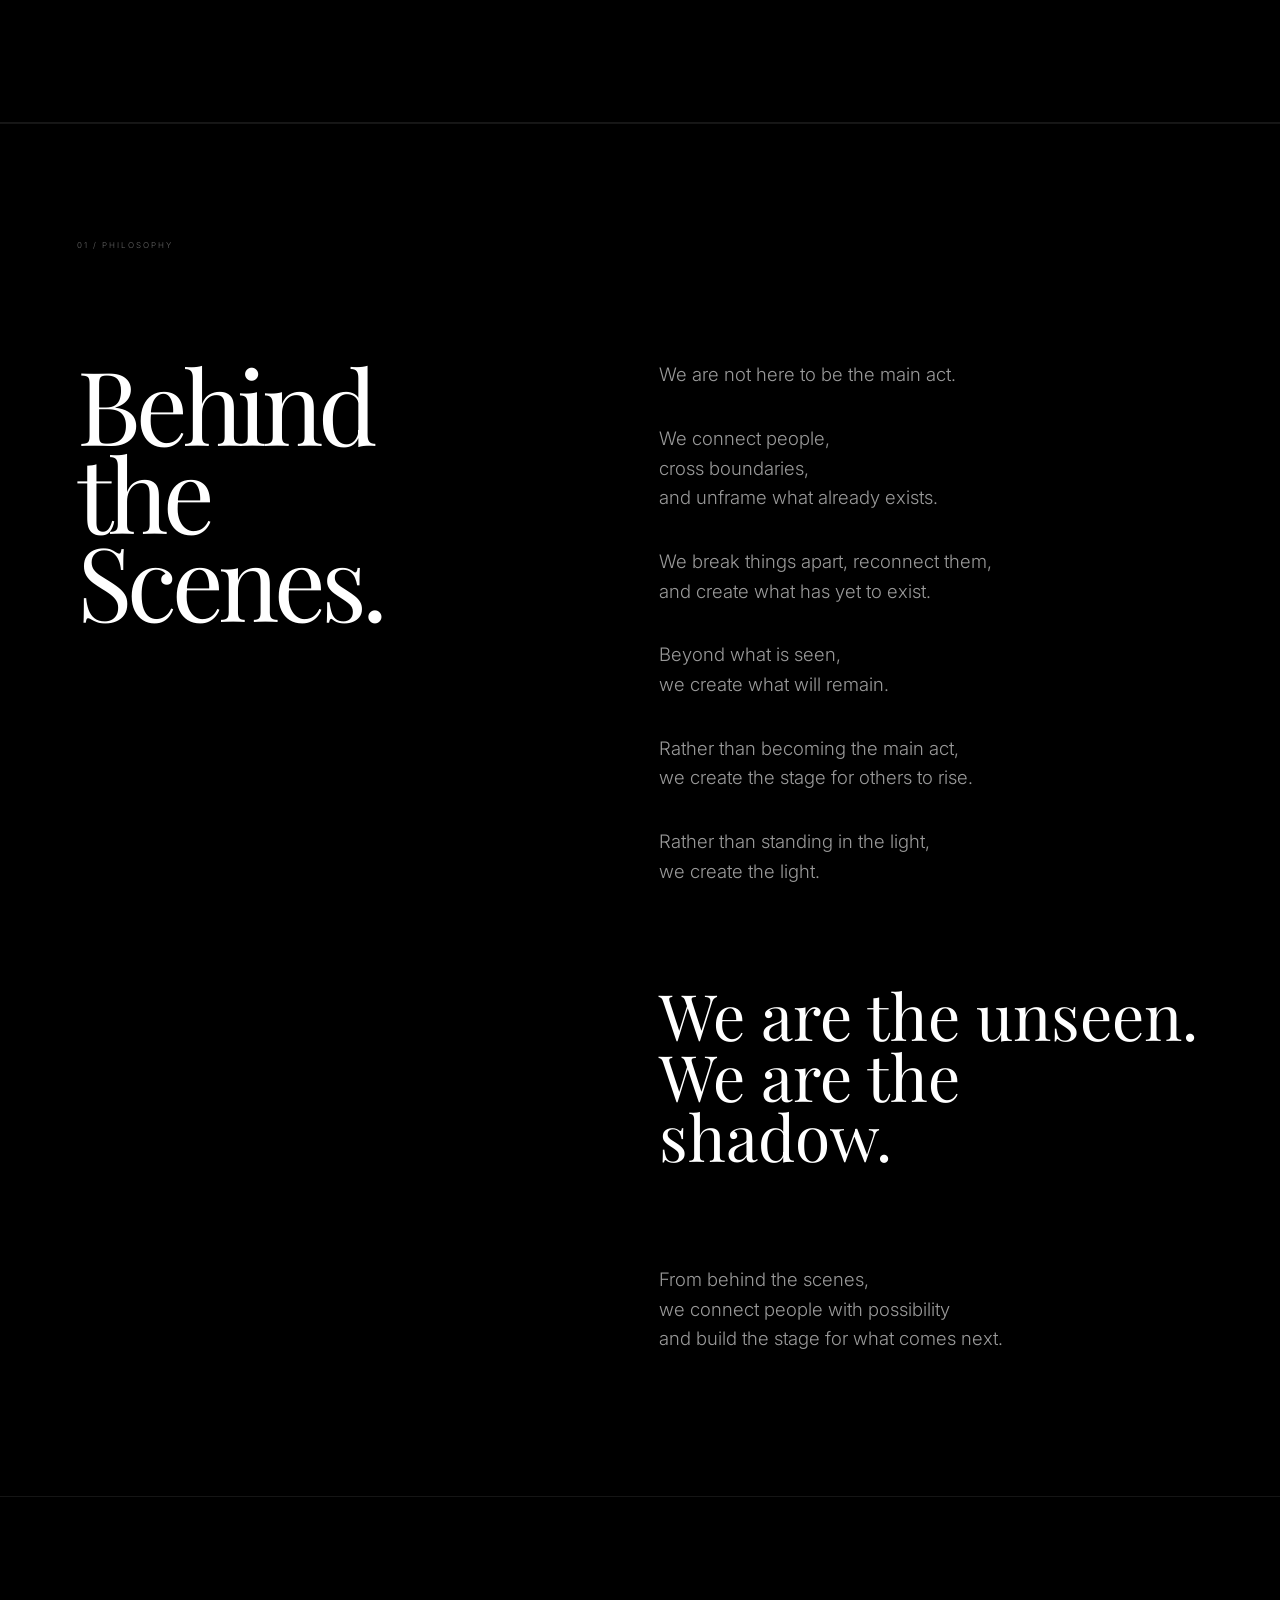
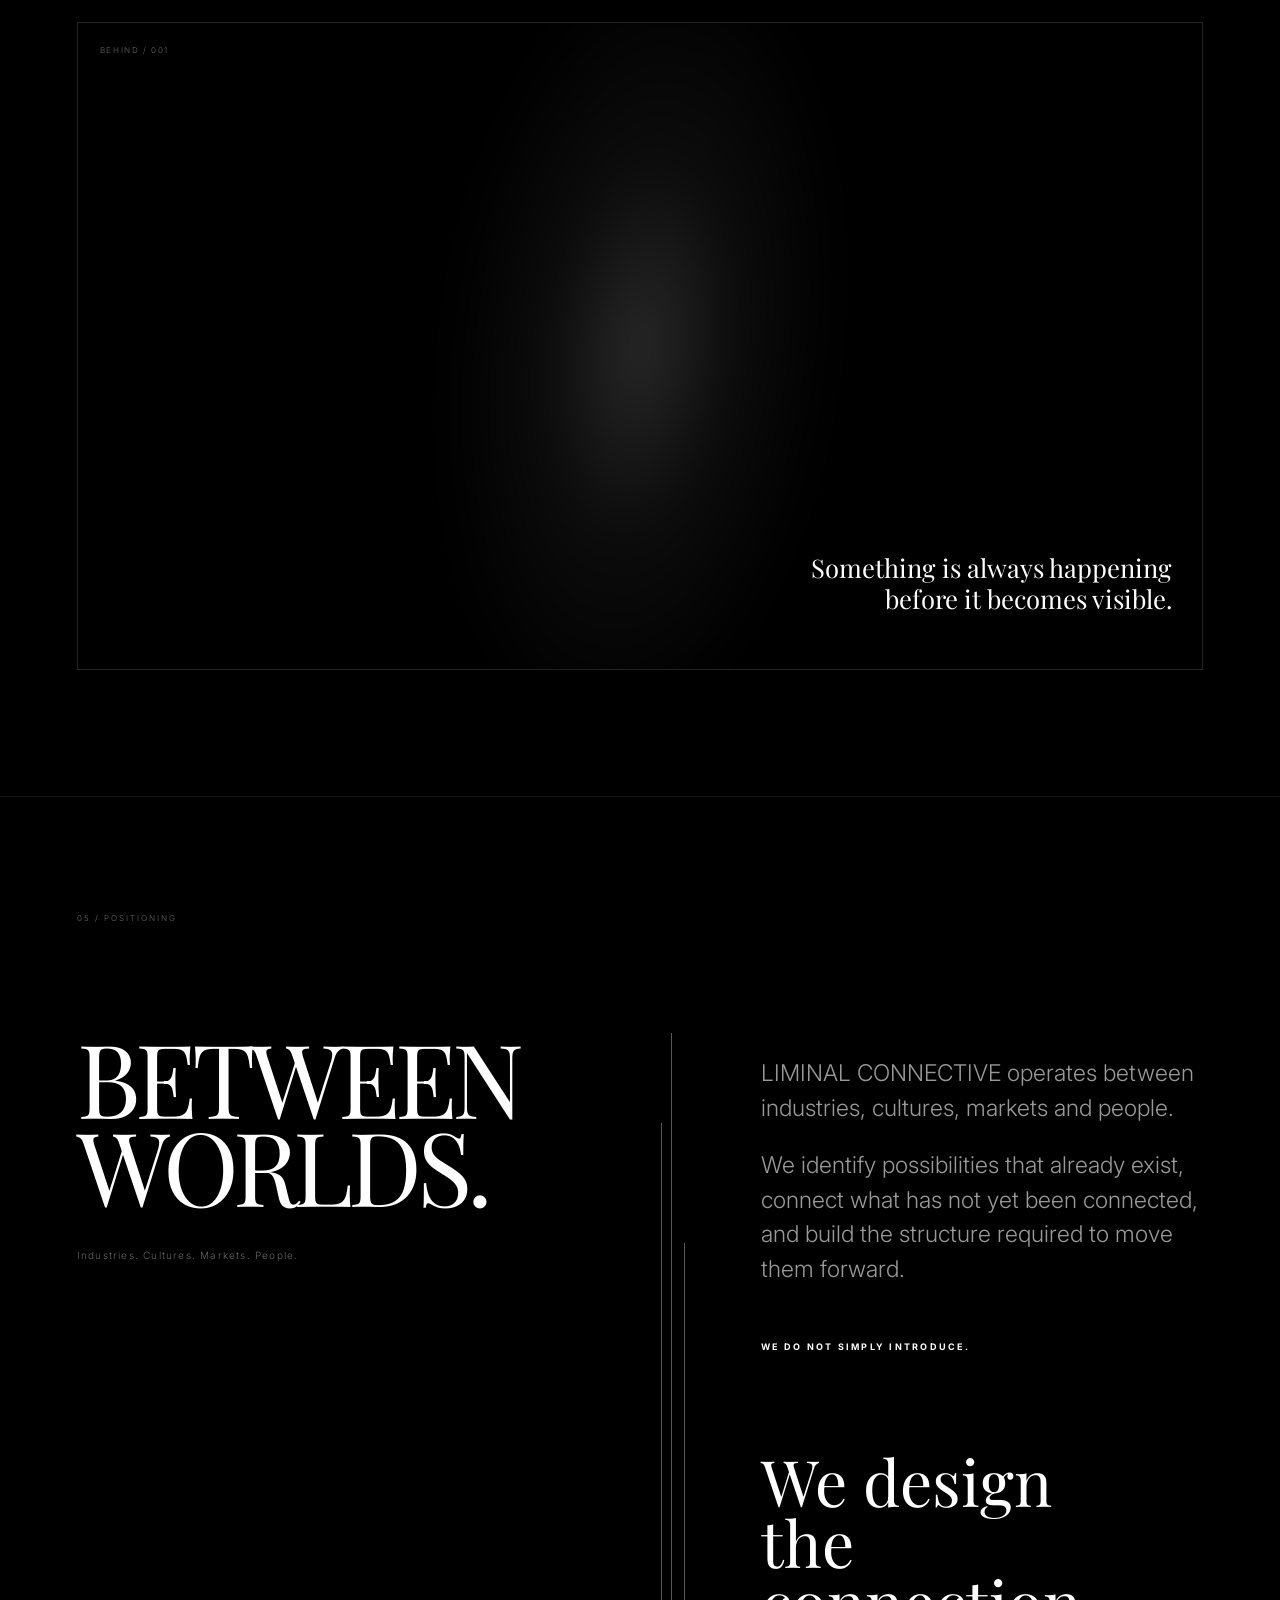
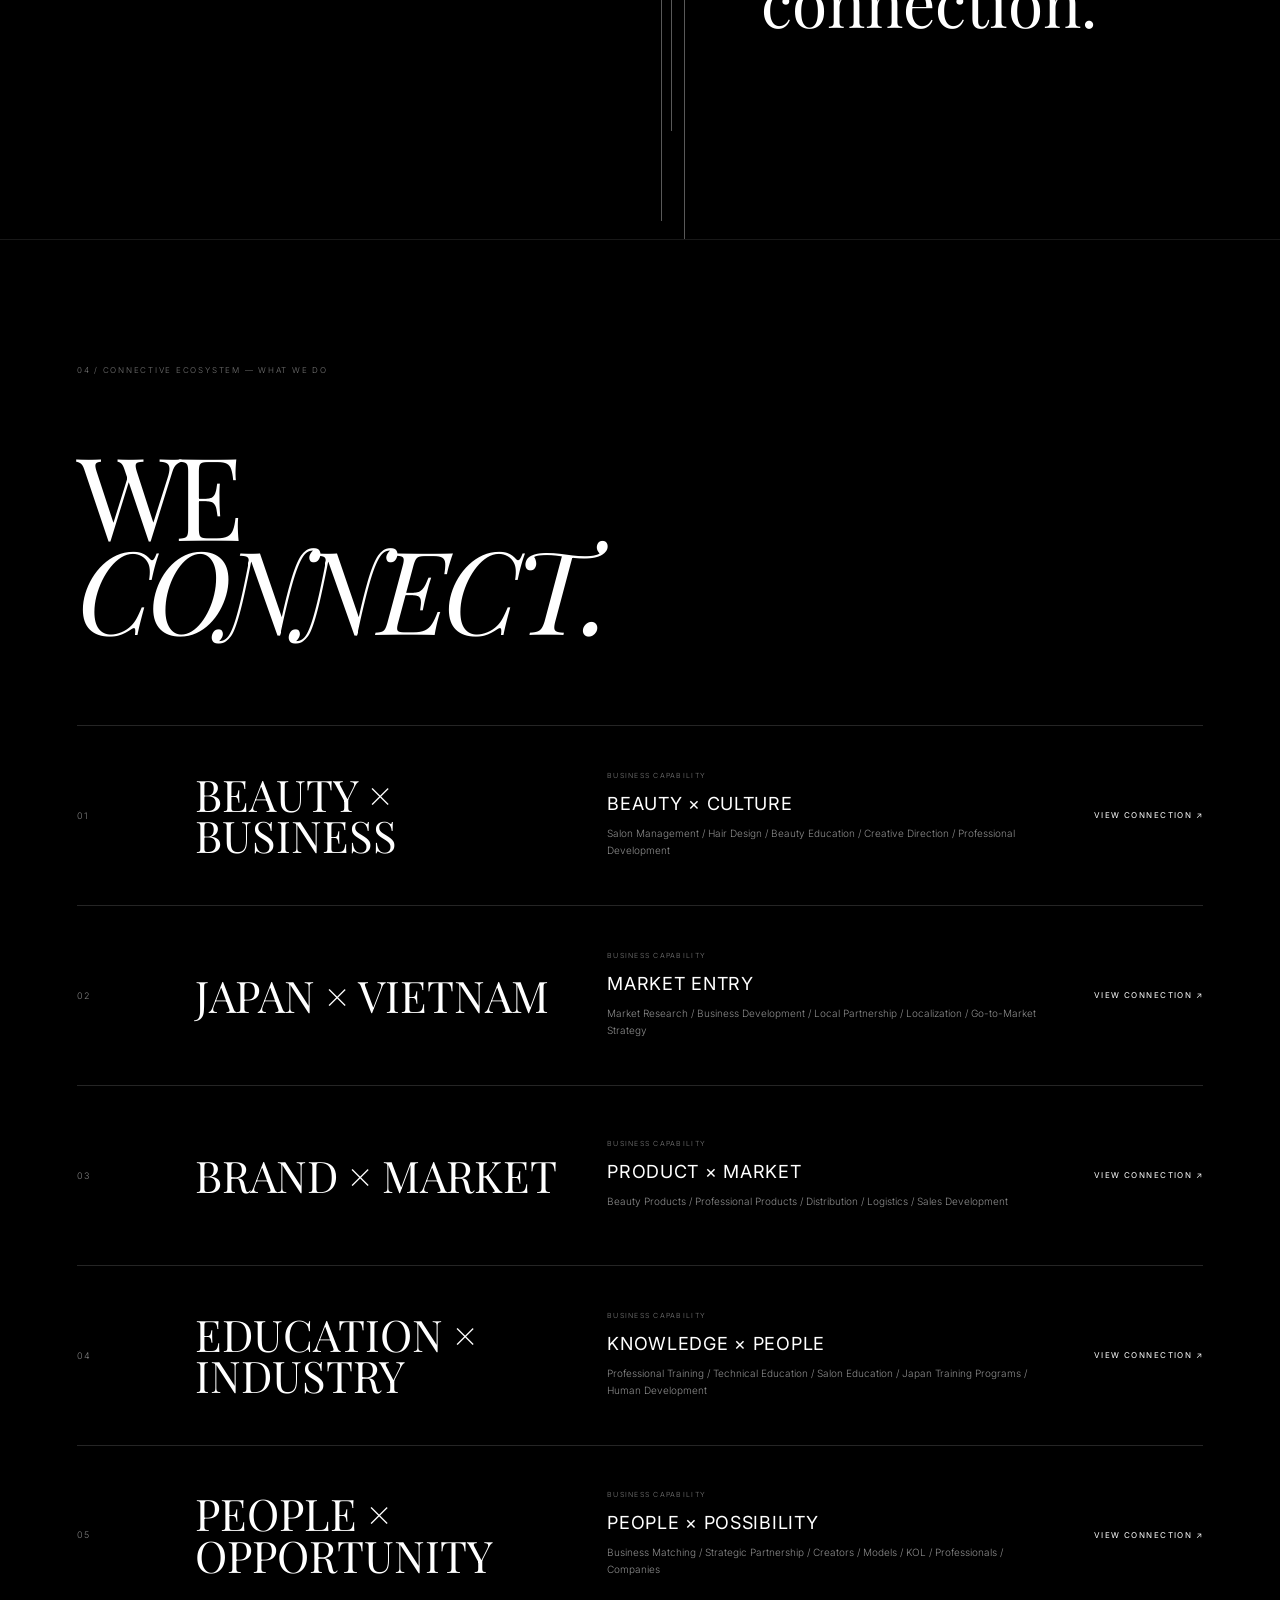
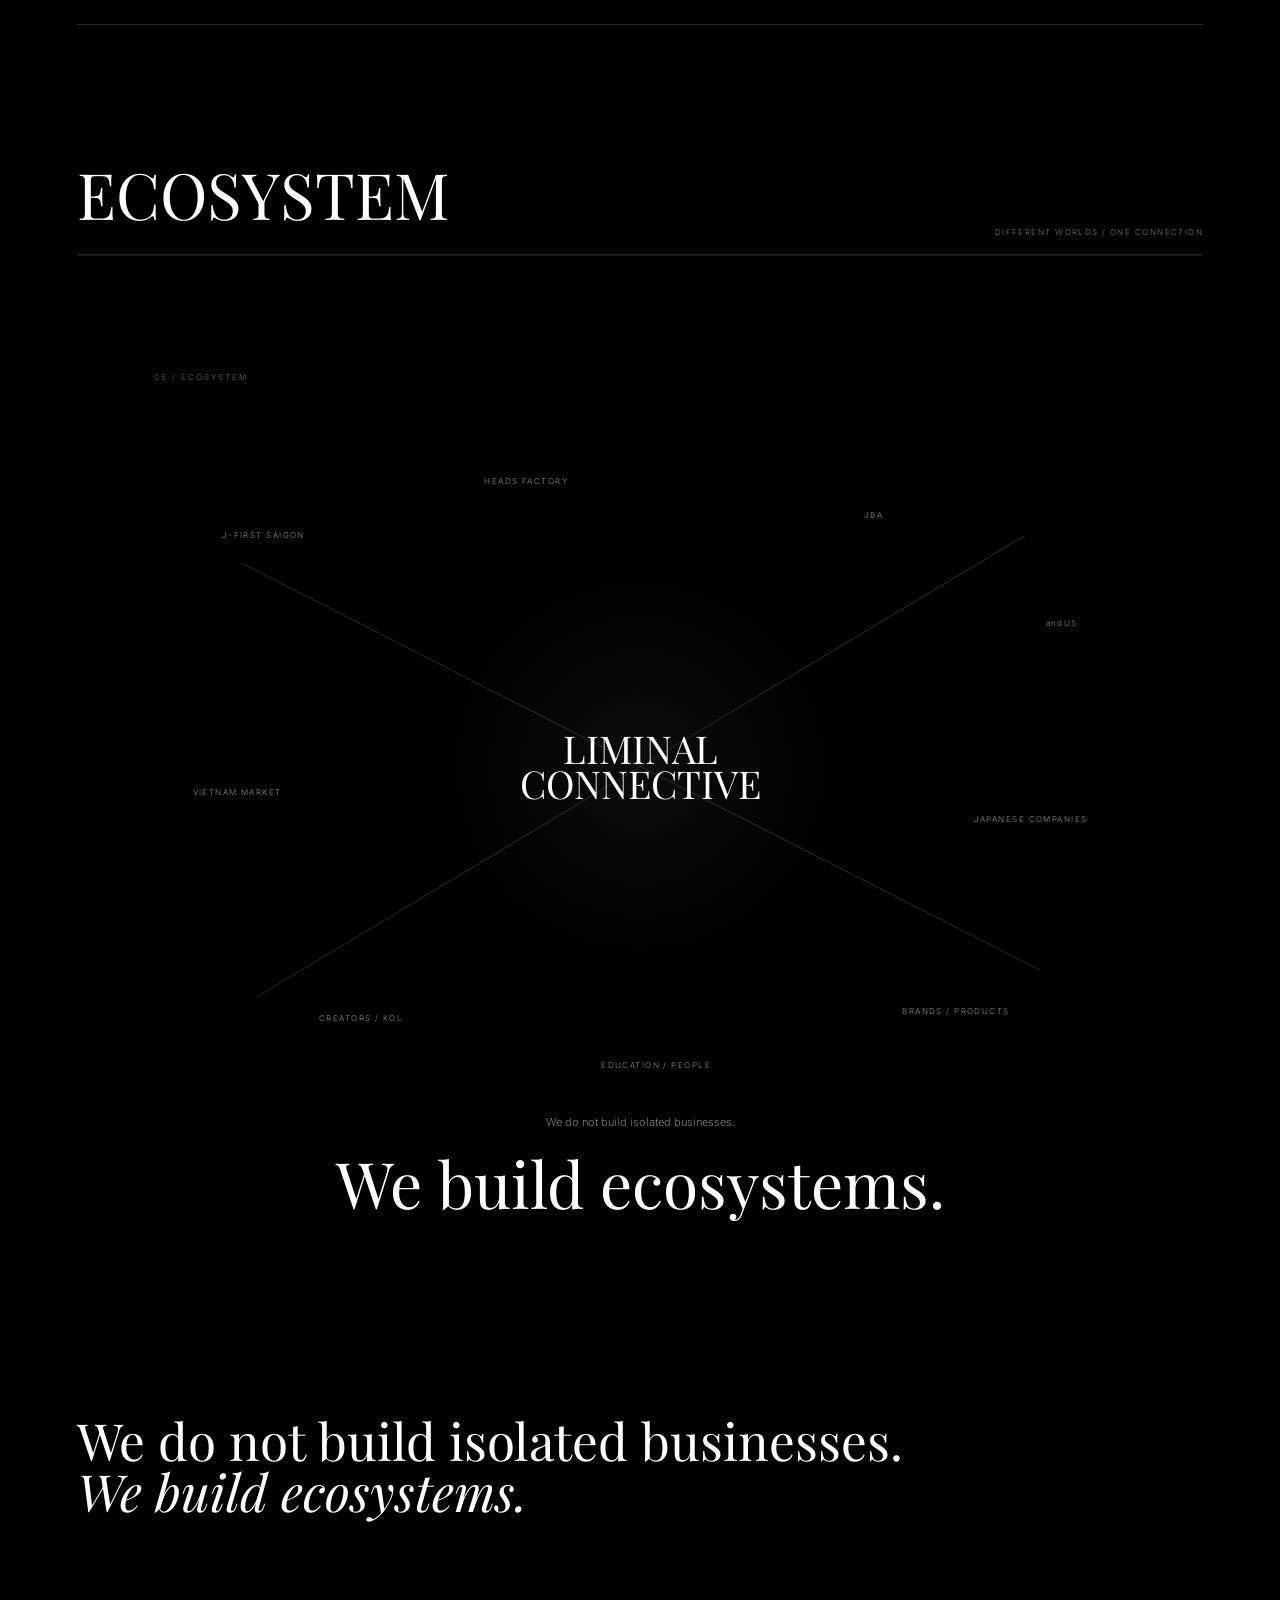
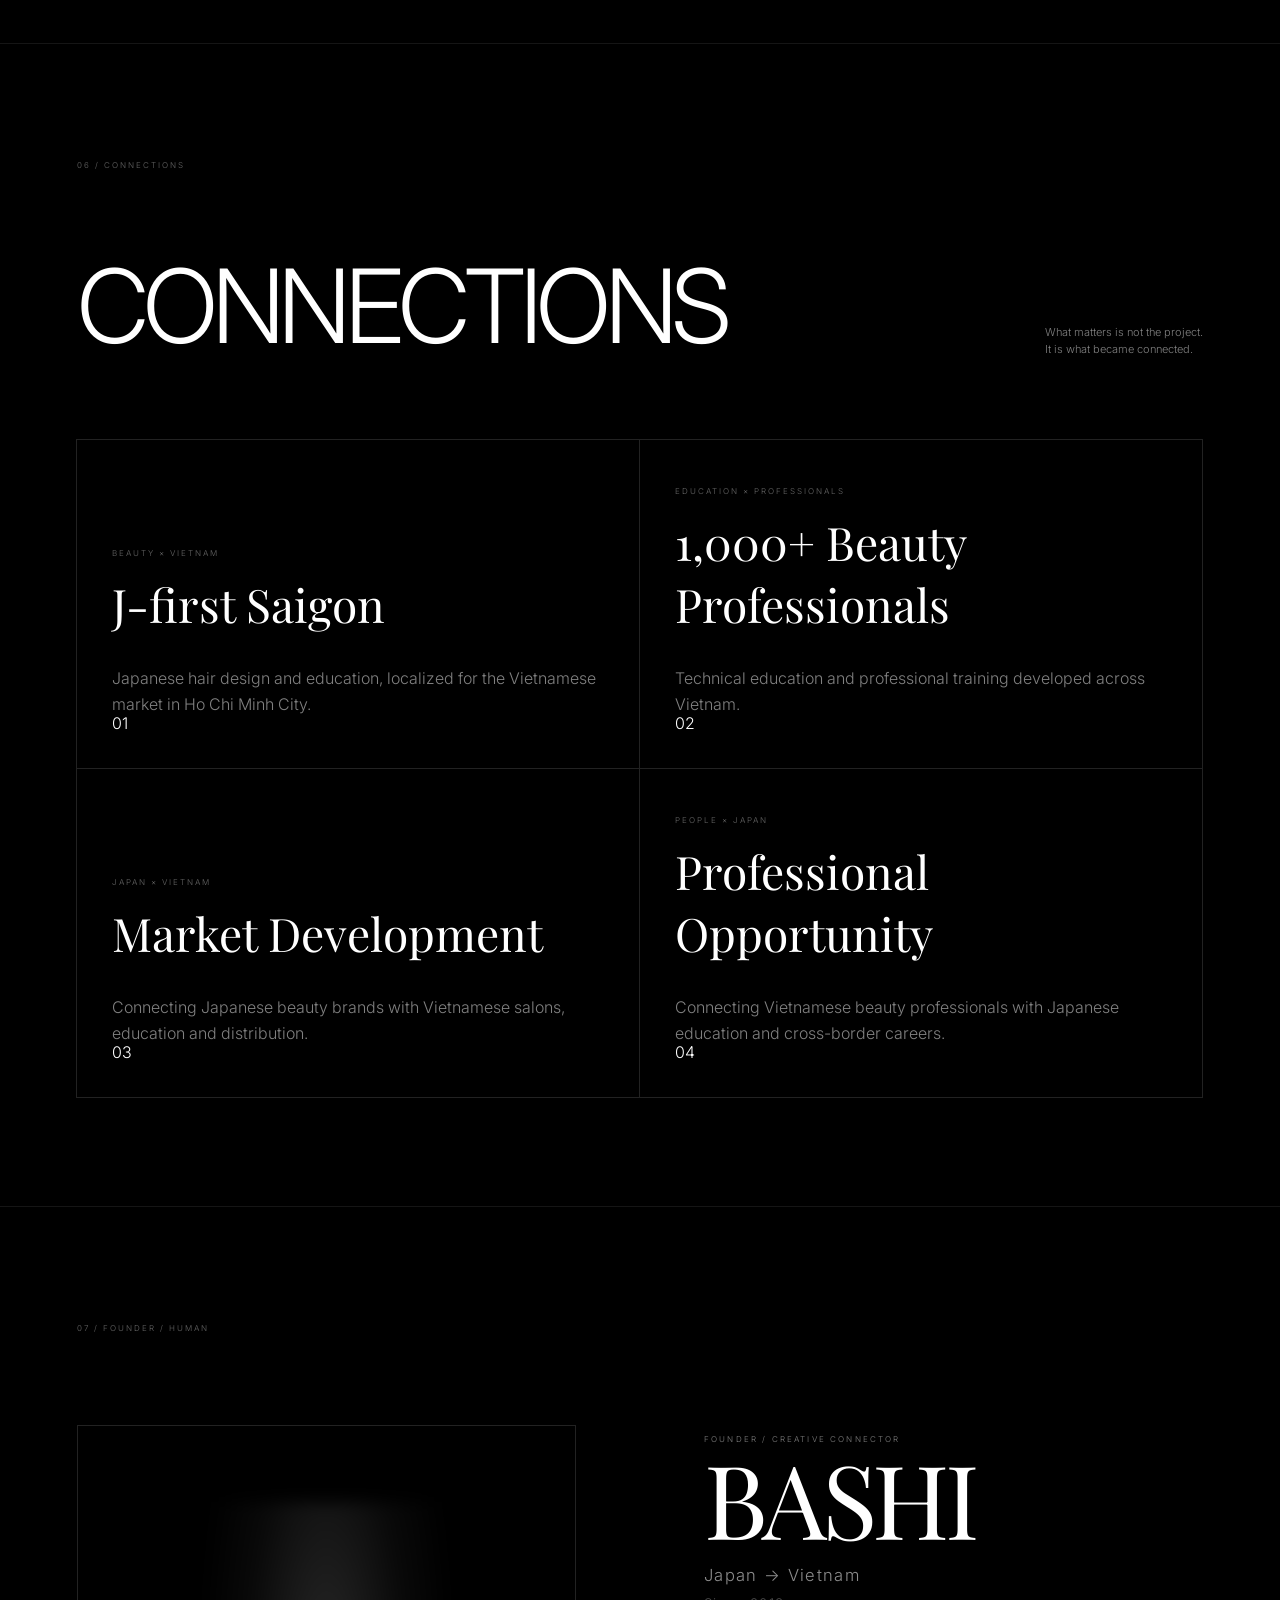
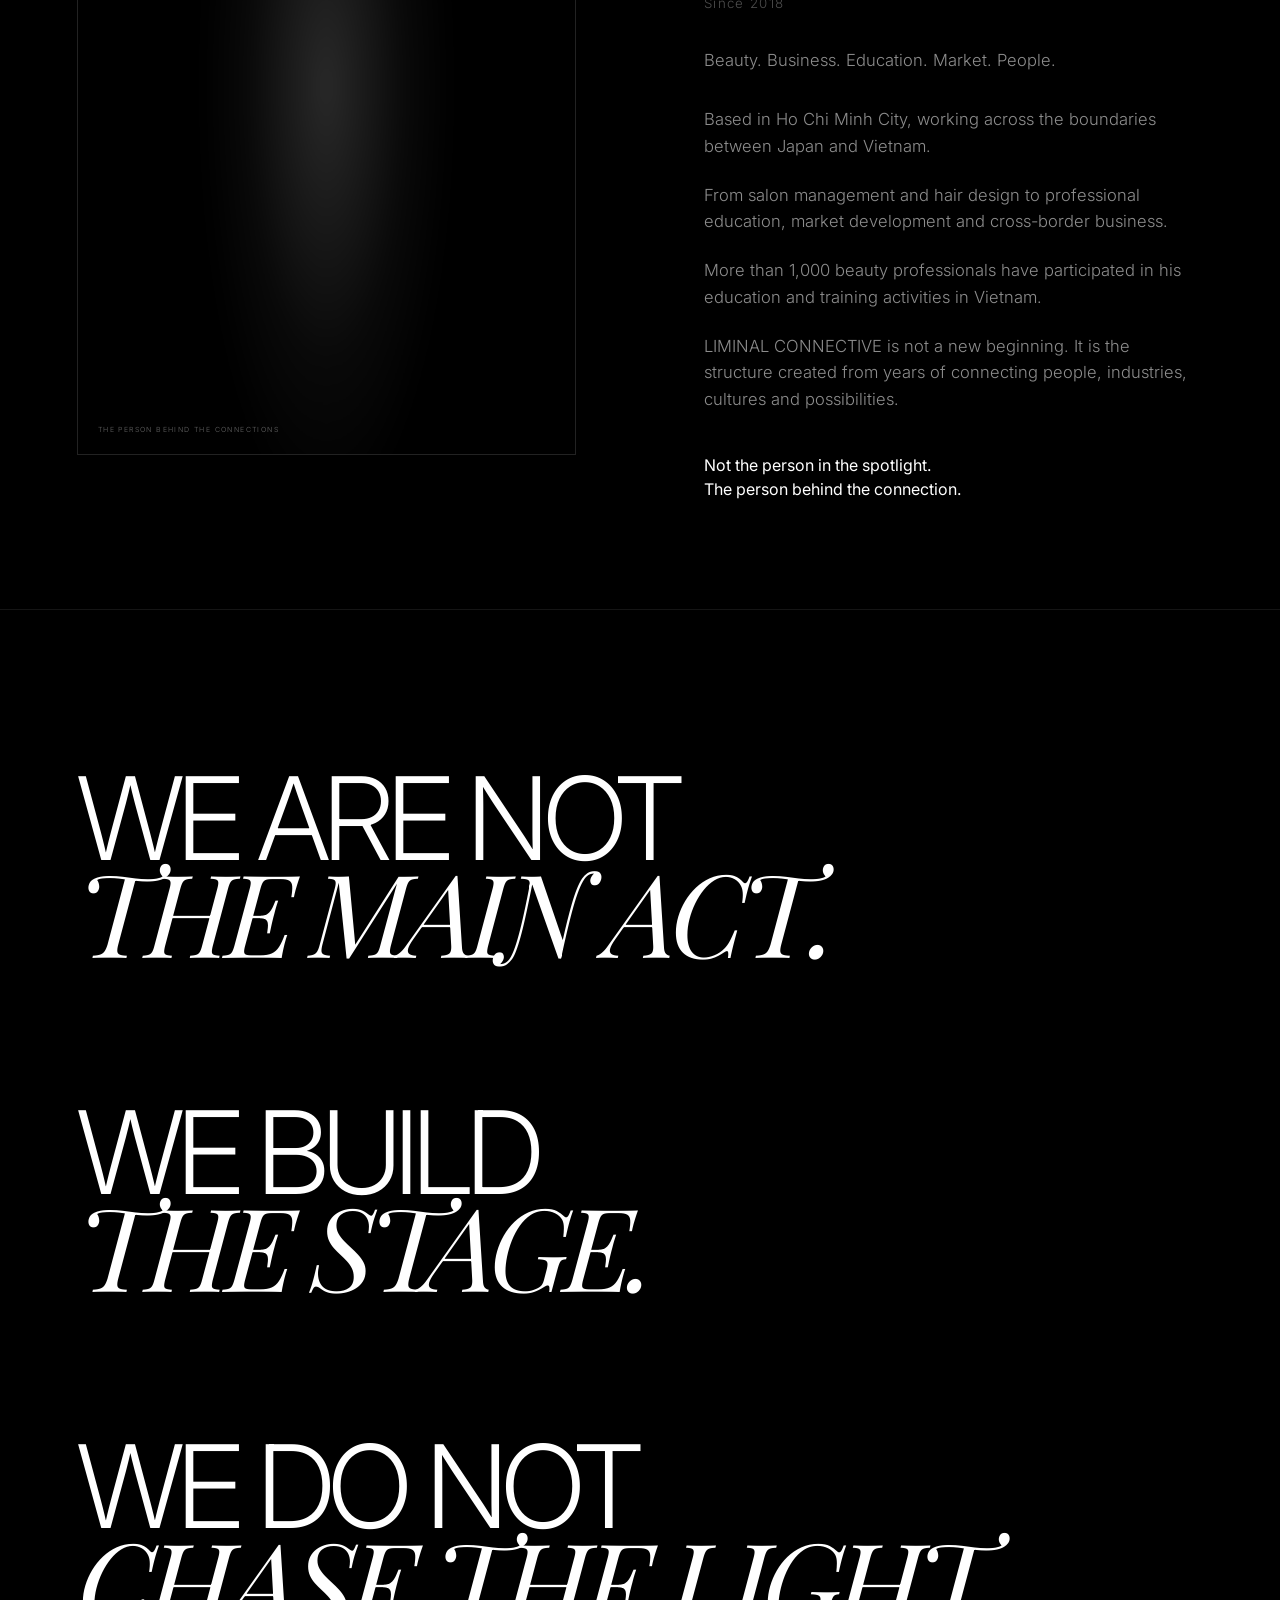
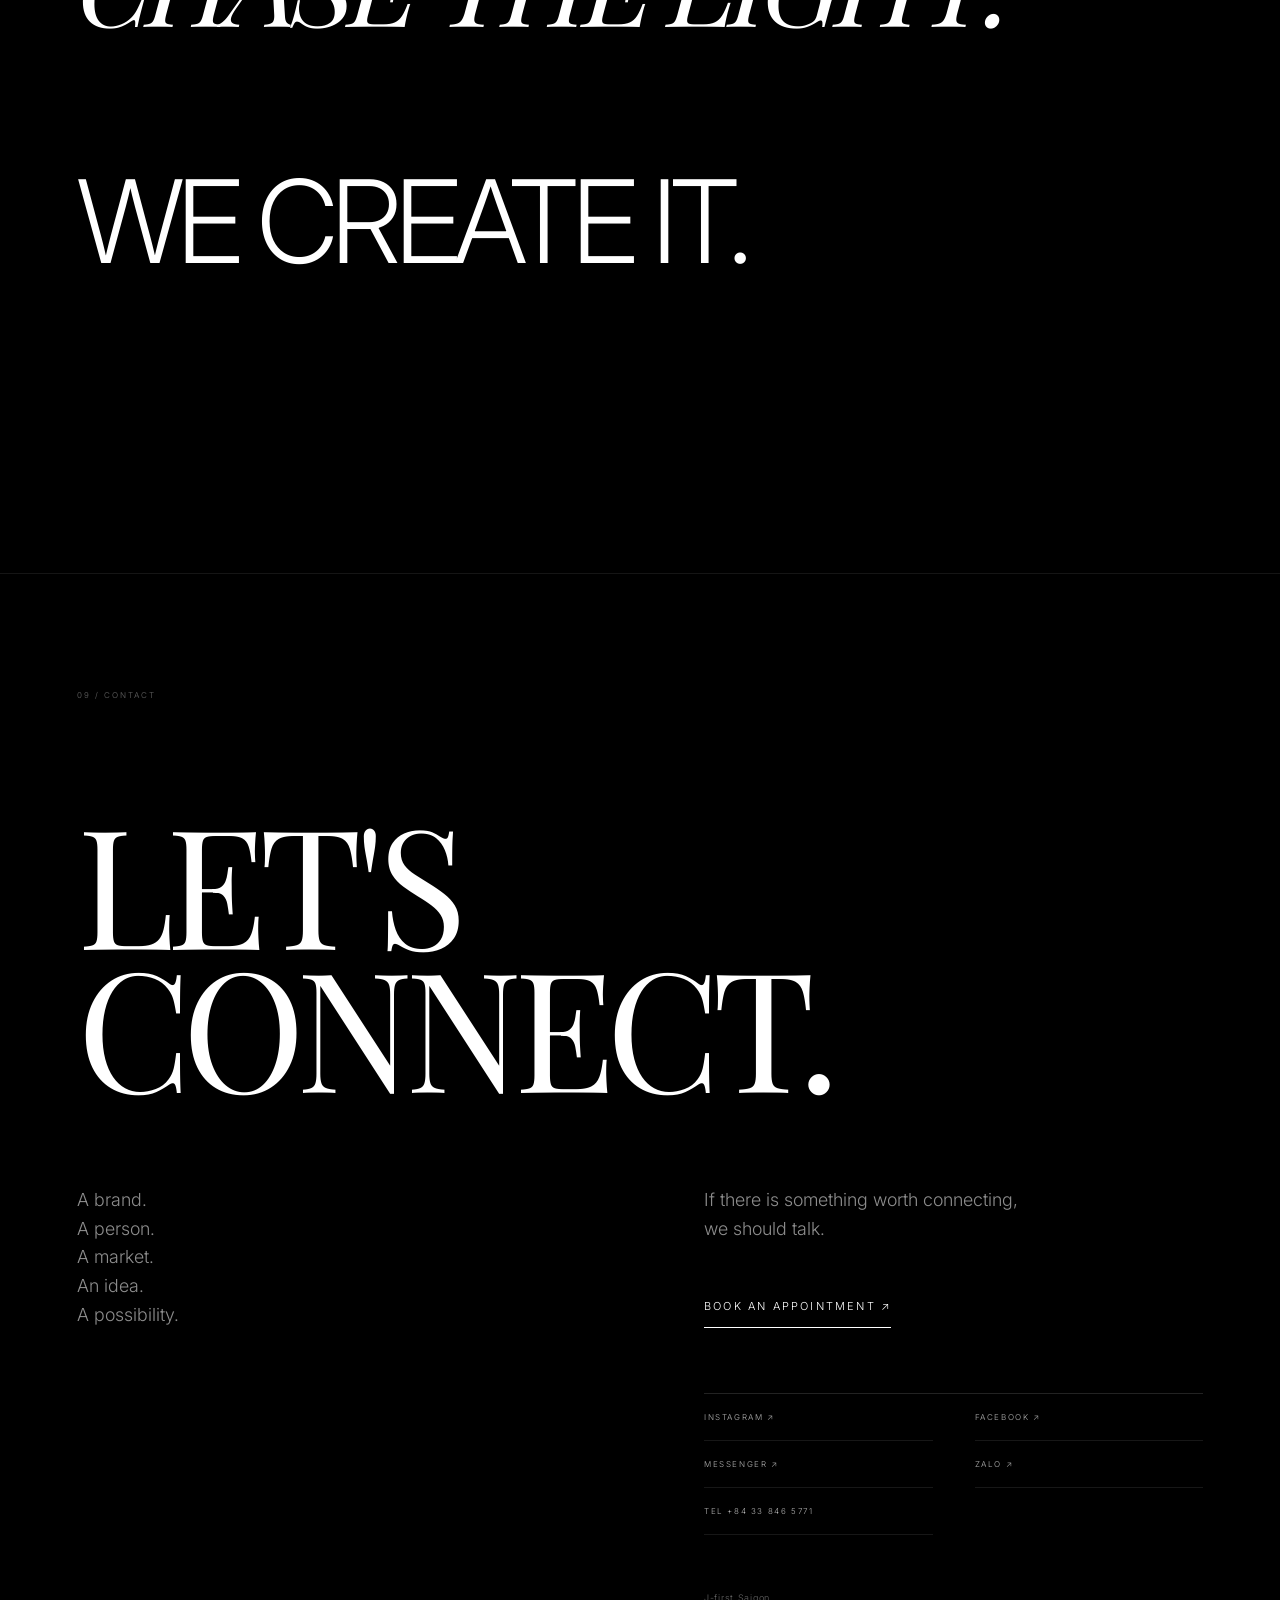
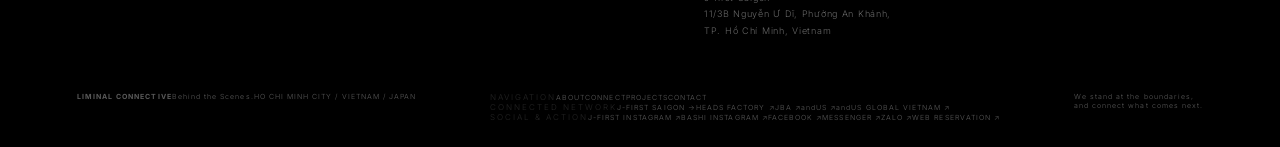
==== commit 9b2f2038: "Add files via upload" ====
--- a/index.html
+++ b/index.html
@@ -110,7 +110,7 @@
 </style></head>
 <body>
 <div class="noise"></div><div class="progress"><span></span></div>
-<header><a class="logo" href="#top">LIMINAL<br>CONNECTIVE</a><nav><a href="#philosophy" data-i18n="navAbout">ABOUT</a><a href="#connect" data-i18n="navConnect">CONNECT</a><a href="#business" data-i18n="navBusiness">BUSINESS</a><a href="#connections" data-i18n="navProjects">PROJECTS</a><a href="#contact" data-i18n="navContact">CONTACT</a></nav><div class="langs" aria-label="Language"><button class="active" data-lang="en">EN</button><button data-lang="ja">JP</button><button data-lang="vi">VN</button></div></header>
+<header><a class="logo" href="#top">LIMINAL<br>CONNECTIVE</a><nav><a href="#philosophy" data-i18n="navAbout">ABOUT</a><a href="#connect" data-i18n="navConnect">CONNECT</a><a href="#connections" data-i18n="navProjects">PROJECTS</a><a href="#contact" data-i18n="navContact">CONTACT</a></nav><div class="langs" aria-label="Language"><button class="active" data-lang="en">EN</button><button data-lang="ja">JP</button><button data-lang="vi">VN</button></div></header>
 <main id="top">
 <section class="hero">
 <div class="meta">HO CHI MINH CITY<br>VIETNAM / JAPAN</div>
@@ -157,26 +157,27 @@
 <section id="philosophy" class="reveal"><small>01 / PHILOSOPHY</small><div class="grid"><h2>Behind<br>the Scenes.</h2><div class="copy"><p><span data-i18n="p1">We are not here to be the main act.</span></p><p><span data-i18n="p2">We connect people,<br>cross boundaries,<br>and unframe what already exists.</span></p><p><span data-i18n="p3">We break things apart, reconnect them,<br>and create what has yet to exist.</span></p><p><span data-i18n="p4">Beyond what is seen,<br>we create what will remain.</span></p><p><span data-i18n="p5">Rather than becoming the main act,<br>we create the stage for others to rise.</span></p><p><span data-i18n="p6">Rather than standing in the light,<br>we create the light.</span></p><h3><span data-i18n="p7">We are the unseen.<br>We are the shadow.</span></h3><p><span data-i18n="p8">From behind the scenes,<br>we connect people with possibility<br>and build the stage for what comes next.</span></p></div></div></section>
 <section class="visual reveal"><div class="frame"><span>BEHIND / 001</span><div class="shadow"></div><p>Something is always happening<br>before it becomes visible.</p></div></section>
 
-<section class="reveal"><small>03 / POSITIONING</small><div class="grid"><div><h2 data-i18n="between">BETWEEN<br>WORLDS.</h2><p class="micro" data-i18n="betweenMicro">Industries. Cultures. Markets. People.</p></div><div class="position"><div class="line"></div><p data-i18n="position1">LIMINAL CONNECTIVE operates between industries, cultures, markets and people.</p><p data-i18n="position2">We identify possibilities that already exist, connect what has not yet been connected, and build the structure required to move them forward.</p><strong data-i18n="position3">WE DO NOT SIMPLY INTRODUCE.</strong><h3 data-i18n="position4">We design<br>the connection.</h3></div></div></section>
-
-
+<section class="reveal"><small>05 / POSITIONING</small><div class="grid"><div><h2 data-i18n="between">BETWEEN<br>WORLDS.</h2><p class="micro" data-i18n="betweenMicro">Industries. Cultures. Markets. People.</p></div><div class="position"><div class="line"></div><p data-i18n="position1">LIMINAL CONNECTIVE operates between industries, cultures, markets and people.</p><p data-i18n="position2">We identify possibilities that already exist, connect what has not yet been connected, and build the structure required to move them forward.</p><strong data-i18n="position3">WE DO NOT SIMPLY INTRODUCE.</strong><h3 data-i18n="position4">We design<br>the connection.</h3></div></div></section>
+
+
+<span id="business" aria-hidden="true" style="position:absolute"></span>
 <section id="connect" class="connective-system">
-<div class="cs-label">02 / CONNECTIVE ECOSYSTEM — WHAT WE DO</div>
+<div class="cs-label">04 / CONNECTIVE ECOSYSTEM — WHAT WE DO</div>
 <h2 class="cs-head">WE<br><em>CONNECT.</em></h2>
 <div class="cs-cards"><a class="cs-card" href="jfirst.html"><span class="num">01</span><span class="pair">BEAUTY × BUSINESS</span><span class="cap"><small>BUSINESS CAPABILITY</small><strong>BEAUTY × CULTURE</strong><p>Salon Management / Hair Design / Beauty Education / Creative Direction / Professional Development</p></span><span class="view">VIEW CONNECTION ↗</span></a><a class="cs-card" href="connections.html#japan-vietnam"><span class="num">02</span><span class="pair">JAPAN × VIETNAM</span><span class="cap"><small>BUSINESS CAPABILITY</small><strong>MARKET ENTRY</strong><p>Market Research / Business Development / Local Partnership / Localization / Go-to-Market Strategy</p></span><span class="view">VIEW CONNECTION ↗</span></a><a class="cs-card" href="connections.html#brand-market"><span class="num">03</span><span class="pair">BRAND × MARKET</span><span class="cap"><small>BUSINESS CAPABILITY</small><strong>PRODUCT × MARKET</strong><p>Beauty Products / Professional Products / Distribution / Logistics / Sales Development</p></span><span class="view">VIEW CONNECTION ↗</span></a><a class="cs-card" href="connections.html#education-industry"><span class="num">04</span><span class="pair">EDUCATION × INDUSTRY</span><span class="cap"><small>BUSINESS CAPABILITY</small><strong>KNOWLEDGE × PEOPLE</strong><p>Professional Training / Technical Education / Salon Education / Japan Training Programs / Human Development</p></span><span class="view">VIEW CONNECTION ↗</span></a><a class="cs-card" href="connections.html#people-opportunity"><span class="num">05</span><span class="pair">PEOPLE × OPPORTUNITY</span><span class="cap"><small>BUSINESS CAPABILITY</small><strong>PEOPLE × POSSIBILITY</strong><p>Business Matching / Strategic Partnership / Creators / Models / KOL / Professionals / Companies</p></span><span class="view">VIEW CONNECTION ↗</span></a></div>
 <div class="cs-eco"><div class="cs-eco-title"><h3>ECOSYSTEM</h3><span>DIFFERENT WORLDS / ONE CONNECTION</span></div>
 <section class="ecosystem reveal"><small>05 / ECOSYSTEM</small><div class="eco"><div class="hub">LIMINAL<br>CONNECTIVE</div><span class="n n1">J-FIRST SAIGON</span><span class="n n2">HEADS FACTORY</span><span class="n n3">JBA</span><span class="n n4">andUS</span><span class="n n5">VIETNAM MARKET</span><span class="n n6">JAPANESE COMPANIES</span><span class="n n7">CREATORS / KOL</span><span class="n n8">EDUCATION / PEOPLE</span><span class="n n9">BRANDS / PRODUCTS</span></div><div class="ecocopy"><p><span data-i18n="eco1">We do not build isolated businesses.</span></p><h3><span data-i18n="eco2">We build ecosystems.</span></h3></div></section>
 <div class="cs-copy">We do not build isolated businesses.<br><em>We build ecosystems.</em></div></div>
-</section><section id="connections" class="reveal"><small>04 / CONNECTIONS</small><div class="sectionhead"><h4 data-i18n="connectionsTitle">CONNECTIONS</h4><p><span data-i18n="projectsIntro">What matters is not the project.<br>It is what became connected.</span></p></div><div class="projects">
+</section><section id="connections" class="reveal"><small>06 / CONNECTIONS</small><div class="sectionhead"><h4 data-i18n="connectionsTitle">CONNECTIONS</h4><p><span data-i18n="projectsIntro">What matters is not the project.<br>It is what became connected.</span></p></div><div class="projects">
 <article><span>01</span><small>BEAUTY × VIETNAM</small><h3>J-first Saigon</h3><p data-i18n="proj1">Japanese hair design and education, localized for the Vietnamese market in Ho Chi Minh City.</p></article>
 <article><span>02</span><small>EDUCATION × PROFESSIONALS</small><h3>1,000+ Beauty Professionals</h3><p data-i18n="proj2">Technical education and professional training developed across Vietnam.</p></article>
 <article><span>03</span><small>JAPAN × VIETNAM</small><h3>Market Development</h3><p data-i18n="proj3">Connecting Japanese beauty brands with Vietnamese salons, education and distribution.</p></article>
 <article><span>04</span><small>PEOPLE × JAPAN</small><h3>Professional Opportunity</h3><p data-i18n="proj4">Connecting Vietnamese beauty professionals with Japanese education and cross-border careers.</p></article>
 </div></section>
 
-<section class="founder reveal"><small>05 / HUMAN</small><div class="foundergrid"><div class="portrait"><div></div><span data-i18n="humanLabel">THE PERSON BEHIND THE CONNECTIONS</span></div><div><p class="kicker" data-i18n="founderRole">FOUNDER / CREATIVE CONNECTOR</p><h2>BASHI</h2><p class="founder-route">Japan → Vietnam<br><span data-i18n="founderSince">Since 2018</span></p><p data-i18n="founderFields">Beauty. Business. Education. Market. People.</p><div class="founder-story"><p data-i18n="founderCopy">Based in Ho Chi Minh City, working across the boundaries between Japan and Vietnam.</p><p data-i18n="founderCopy2">From salon management and hair design to professional education, market development and cross-border business.</p><p data-i18n="founderCopy3">More than 1,000 beauty professionals have participated in his education and training activities in Vietnam.</p><p data-i18n="founderCopy4">LIMINAL CONNECTIVE is not a new beginning. It is the structure created from years of connecting people, industries, cultures and possibilities.</p><strong data-i18n="founderClosing">Not the person in the spotlight.<br>The person behind the connection.</strong></div></div></div></section>
+<section class="founder reveal"><small>07 / FOUNDER / HUMAN</small><div class="foundergrid"><div class="portrait"><div></div><span data-i18n="humanLabel">THE PERSON BEHIND THE CONNECTIONS</span></div><div><p class="kicker" data-i18n="founderRole">FOUNDER / CREATIVE CONNECTOR</p><h2>BASHI</h2><p class="founder-route">Japan → Vietnam<br><span data-i18n="founderSince">Since 2018</span></p><p data-i18n="founderFields">Beauty. Business. Education. Market. People.</p><div class="founder-story"><p data-i18n="founderCopy">Based in Ho Chi Minh City, working across the boundaries between Japan and Vietnam.</p><p data-i18n="founderCopy2">From salon management and hair design to professional education, market development and cross-border business.</p><p data-i18n="founderCopy3">More than 1,000 beauty professionals have participated in his education and training activities in Vietnam.</p><p data-i18n="founderCopy4">LIMINAL CONNECTIVE is not a new beginning. It is the structure created from years of connecting people, industries, cultures and possibilities.</p><strong data-i18n="founderClosing">Not the person in the spotlight.<br>The person behind the connection.</strong></div></div></div></section>
 <section class="manifesto"><p class="reveal" data-i18n="m1">WE ARE NOT<br><em>THE MAIN ACT.</em></p><p class="reveal" data-i18n="m2">WE BUILD<br><em>THE STAGE.</em></p><p class="reveal" data-i18n="m3">WE DO NOT<br><em>CHASE THE LIGHT.</em></p><p class="reveal" data-i18n="m4">WE CREATE IT.</p></section>
-<section id="contact" class="contact reveal"><small>06 / CONTACT</small><h2 data-i18n="contactTitle">LET'S<br>CONNECT.</h2>
+<section id="contact" class="contact reveal"><small>09 / CONTACT</small><h2 data-i18n="contactTitle">LET'S<br>CONNECT.</h2>
 <div class="contactgrid">
 <p data-i18n="contactLead">A brand.<br>A person.<br>A market.<br>An idea.<br>A possibility.</p>
 <div class="contact-actions">
@@ -191,7 +192,7 @@
 </div>
 <address>J-first Saigon<br>11/3B Nguyễn Ư Dĩ, Phường An Khánh,<br>TP. Hồ Chí Minh, Vietnam</address>
 </div></div>
-<footer class="network-footer"><div class="footer-brand"><strong>LIMINAL CONNECTIVE</strong><span>Behind the Scenes.</span><span>HO CHI MINH CITY / VIETNAM / JAPAN</span></div><div class="footer-columns"><div><small>NAVIGATION</small><a href="#philosophy">ABOUT</a><a href="#connect">CONNECT</a><a href="#business">BUSINESS</a><a href="#connections">PROJECTS</a><a href="#contact">CONTACT</a></div><div><small>CONNECTED NETWORK</small><a href="jfirst.html">J-FIRST SAIGON →</a><a href="https://www.headsfactory.jp/" target="_blank" rel="noopener">HEADS FACTORY ↗</a><a href="https://www.jba-tokyo.co.jp/" target="_blank" rel="noopener">JBA ↗</a><a href="https://corp.and-us.jp/" target="_blank" rel="noopener">andUS ↗</a><a href="https://andus-global-vn.com/" target="_blank" rel="noopener">andUS GLOBAL VIETNAM ↗</a></div><div><small>SOCIAL & ACTION</small><a href="https://www.instagram.com/jfirstsaigon/" target="_blank" rel="noopener" data-track="instagram_click">J-FIRST INSTAGRAM ↗</a><a href="https://www.instagram.com/bashi.vn/" target="_blank" rel="noopener">BASHI INSTAGRAM ↗</a><a href="https://www.facebook.com/jfirstsaigon" target="_blank" rel="noopener" data-track="facebook_click">FACEBOOK ↗</a><a href="https://m.me/jfirstsaigon" target="_blank" rel="noopener" data-track="messenger_click">MESSENGER ↗</a><a href="https://zalo.me/0338465771" target="_blank" rel="noopener" data-track="zalo_click">ZALO ↗</a><a href="https://direct.salondenet.jp/XWcj2QTPq8YwXeoL8" target="_blank" rel="noopener" data-track="booking_click">WEB RESERVATION ↗</a></div></div><div class="footer-last">We stand at the boundaries,<br>and connect what comes next.</div></footer></section>
+<footer class="network-footer"><div class="footer-brand"><strong>LIMINAL CONNECTIVE</strong><span>Behind the Scenes.</span><span>HO CHI MINH CITY / VIETNAM / JAPAN</span></div><div class="footer-columns"><div><small>NAVIGATION</small><a href="#philosophy">ABOUT</a><a href="#connect">CONNECT</a><a href="#connections">PROJECTS</a><a href="#contact">CONTACT</a></div><div><small>CONNECTED NETWORK</small><a href="jfirst.html">J-FIRST SAIGON →</a><a href="https://www.headsfactory.jp/" target="_blank" rel="noopener">HEADS FACTORY ↗</a><a href="https://www.jba-tokyo.co.jp/" target="_blank" rel="noopener">JBA ↗</a><a href="https://corp.and-us.jp/" target="_blank" rel="noopener">andUS ↗</a><a href="https://andus-global-vn.com/" target="_blank" rel="noopener">andUS GLOBAL VIETNAM ↗</a></div><div><small>SOCIAL & ACTION</small><a href="https://www.instagram.com/jfirstsaigon/" target="_blank" rel="noopener" data-track="instagram_click">J-FIRST INSTAGRAM ↗</a><a href="https://www.instagram.com/bashi.vn/" target="_blank" rel="noopener">BASHI INSTAGRAM ↗</a><a href="https://www.facebook.com/jfirstsaigon" target="_blank" rel="noopener" data-track="facebook_click">FACEBOOK ↗</a><a href="https://m.me/jfirstsaigon" target="_blank" rel="noopener" data-track="messenger_click">MESSENGER ↗</a><a href="https://zalo.me/0338465771" target="_blank" rel="noopener" data-track="zalo_click">ZALO ↗</a><a href="https://direct.salondenet.jp/XWcj2QTPq8YwXeoL8" target="_blank" rel="noopener" data-track="booking_click">WEB RESERVATION ↗</a></div></div><div class="footer-last">We stand at the boundaries,<br>and connect what comes next.</div></footer></section>
 </main><script src="script.js"></script>
 
 
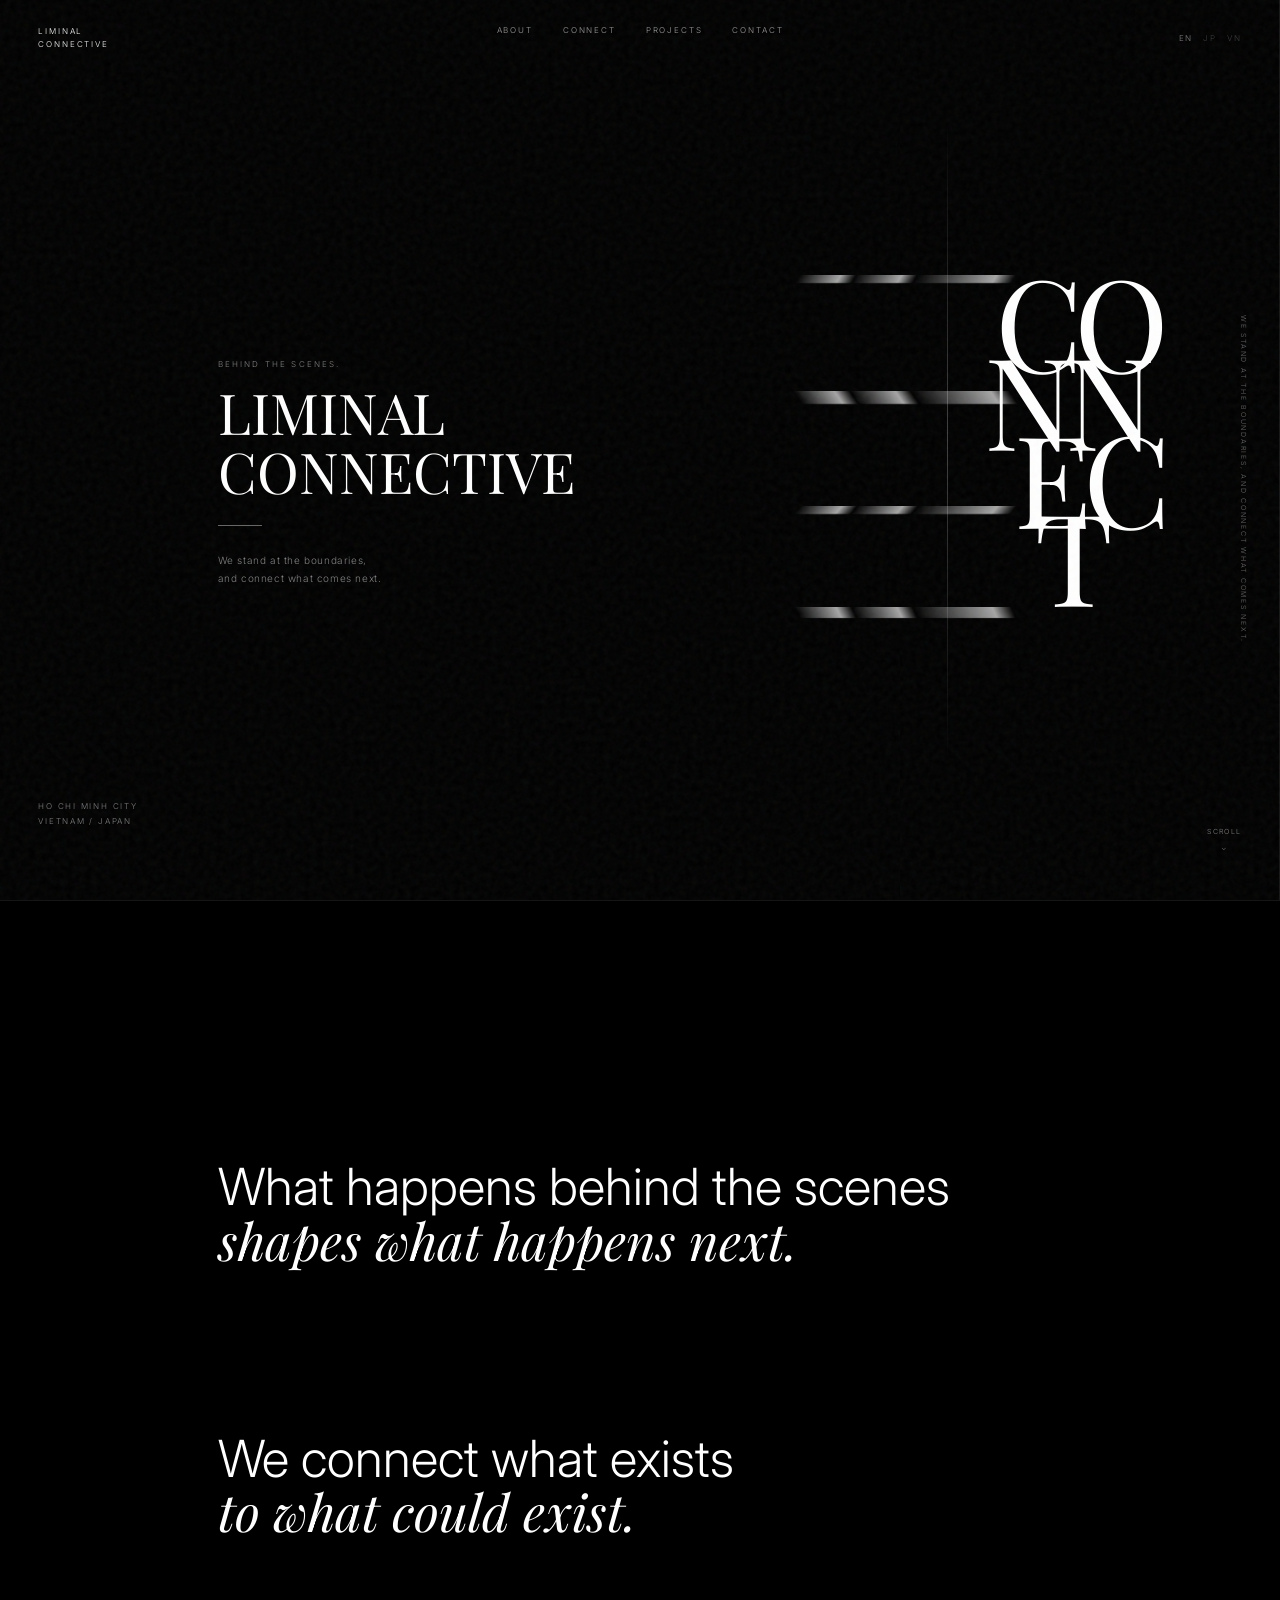
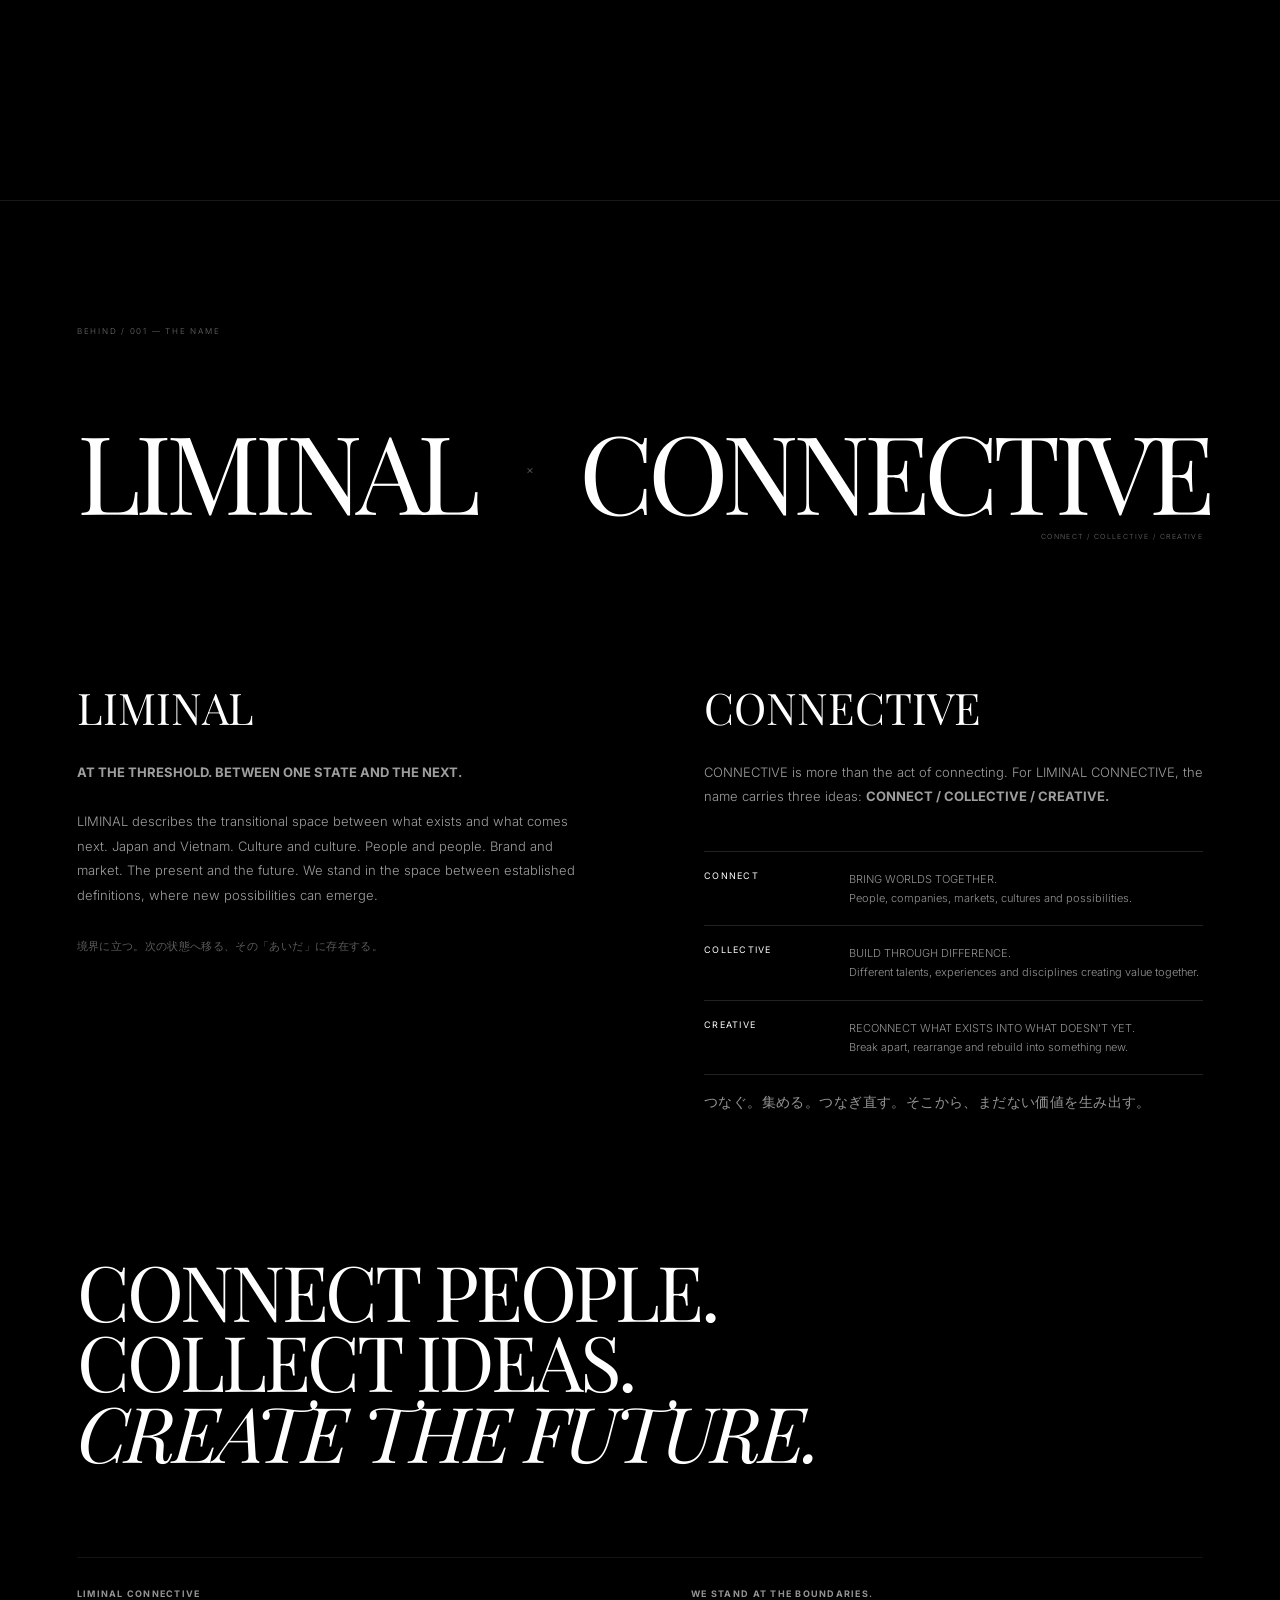
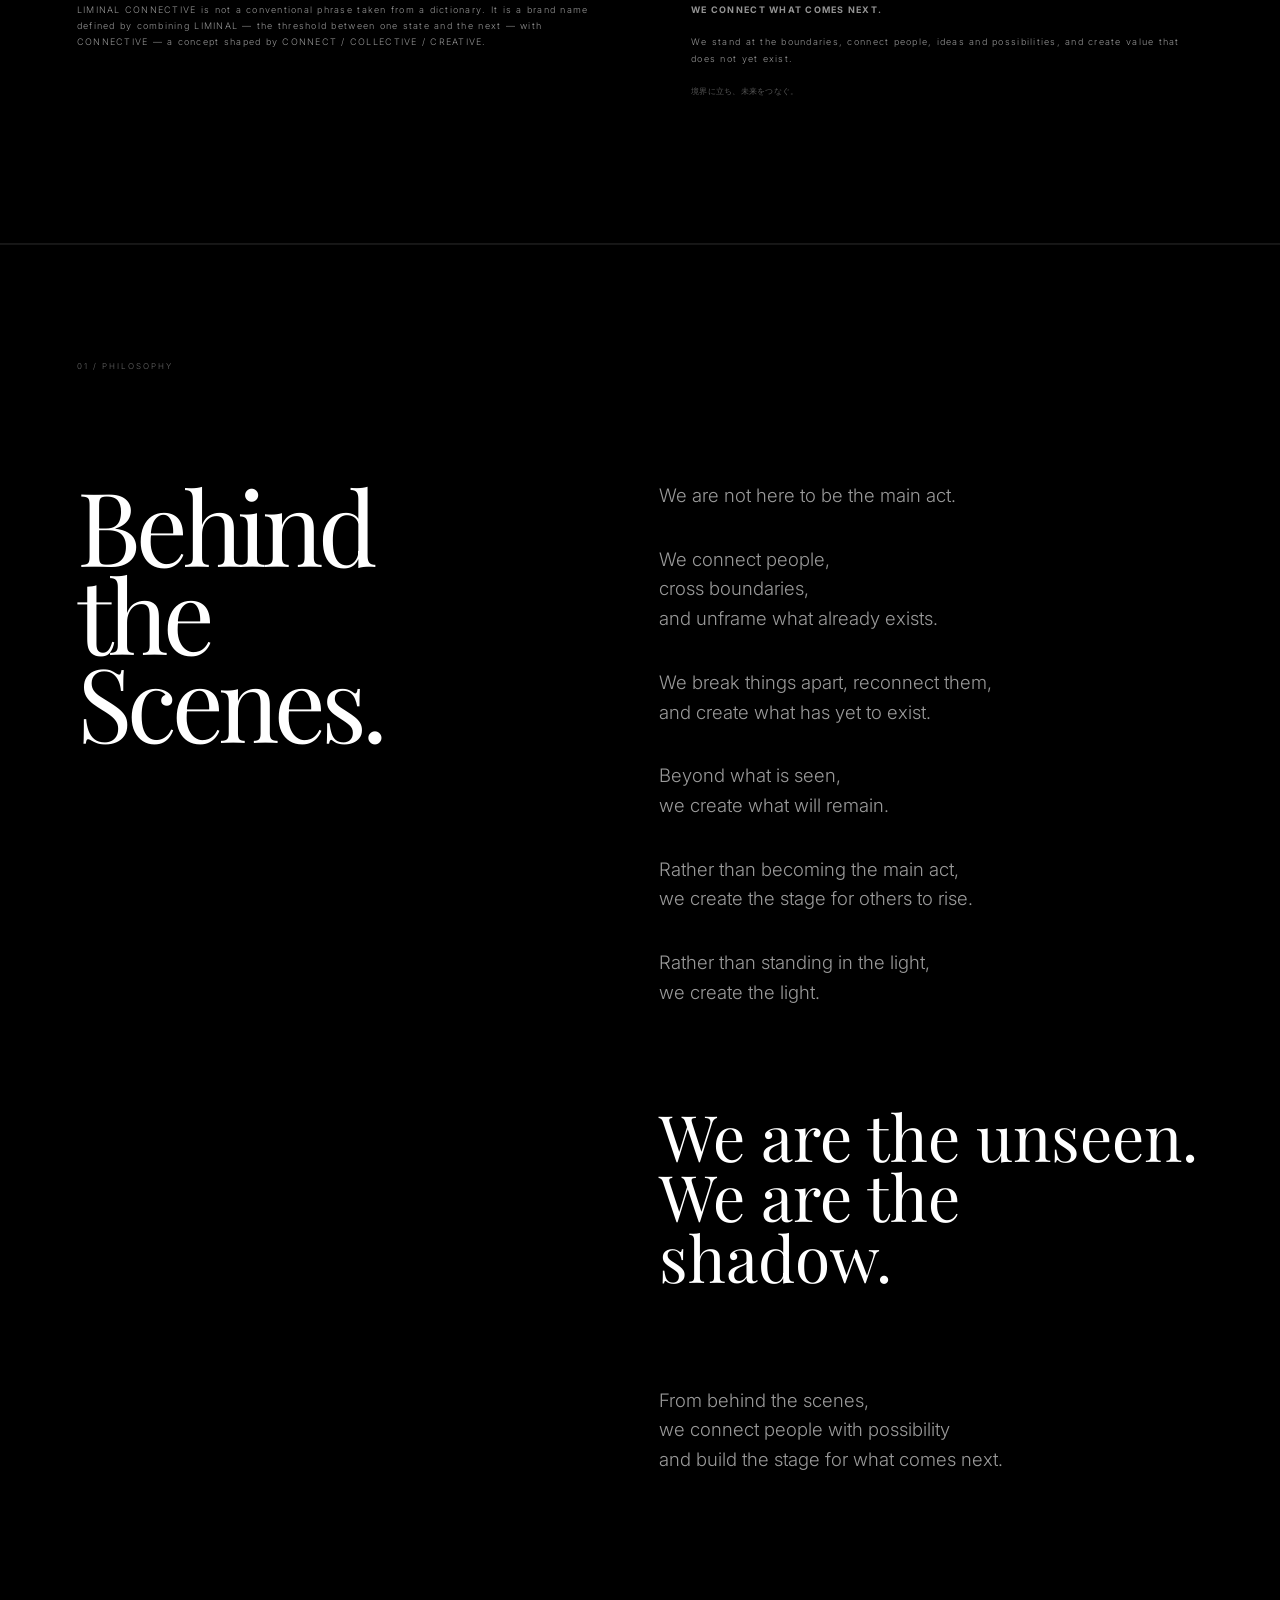
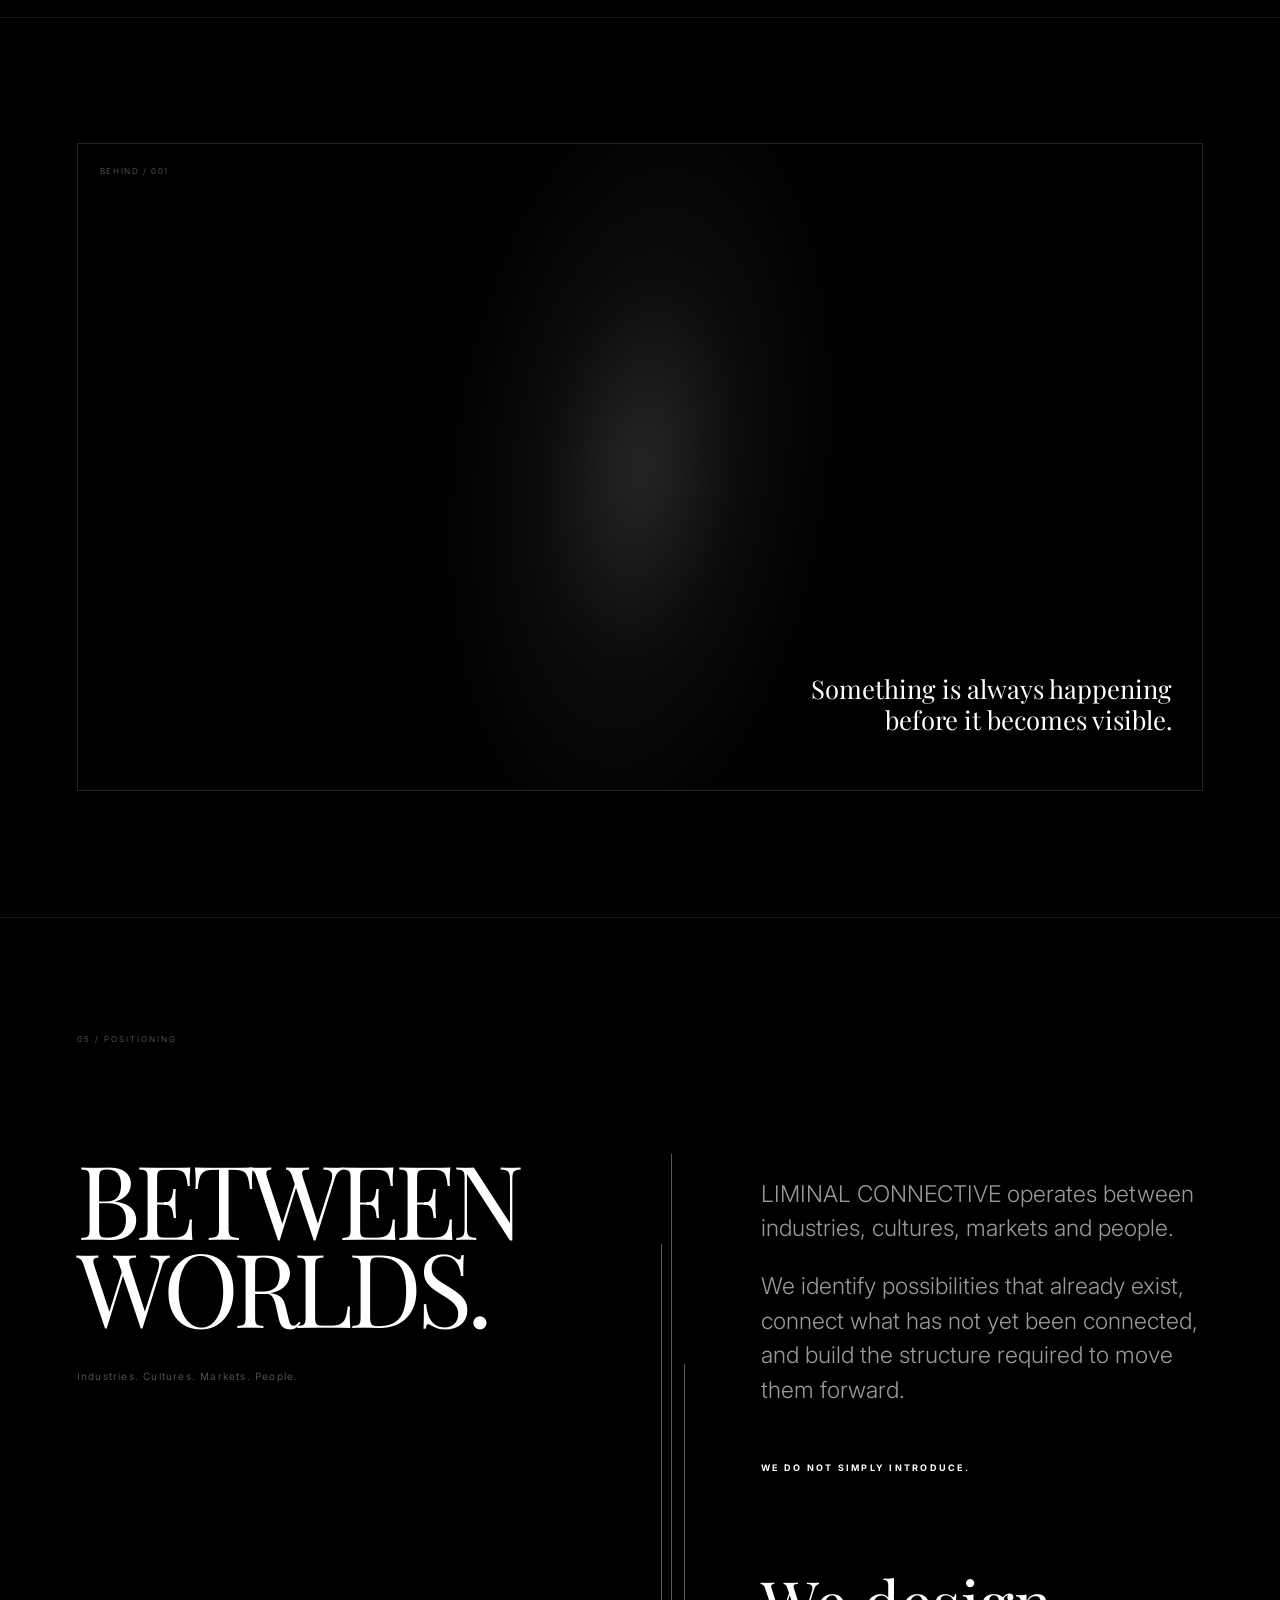
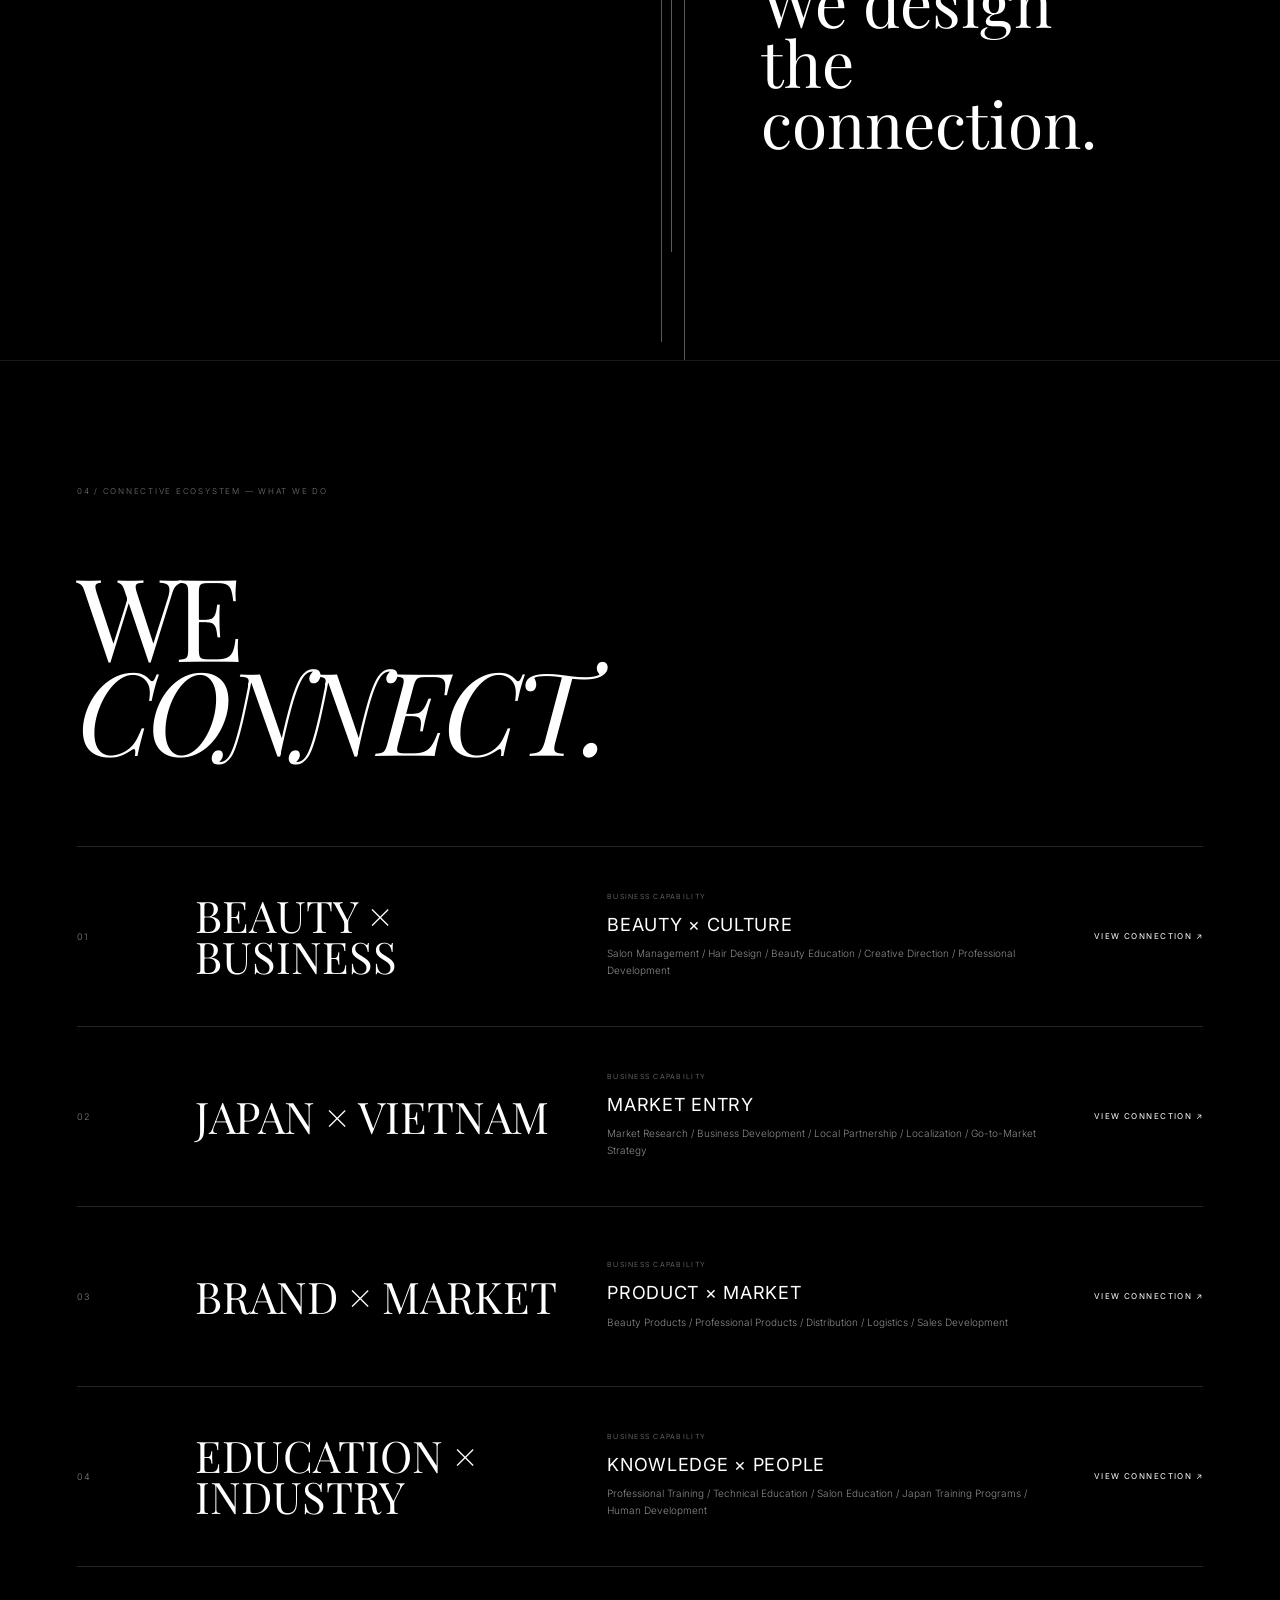
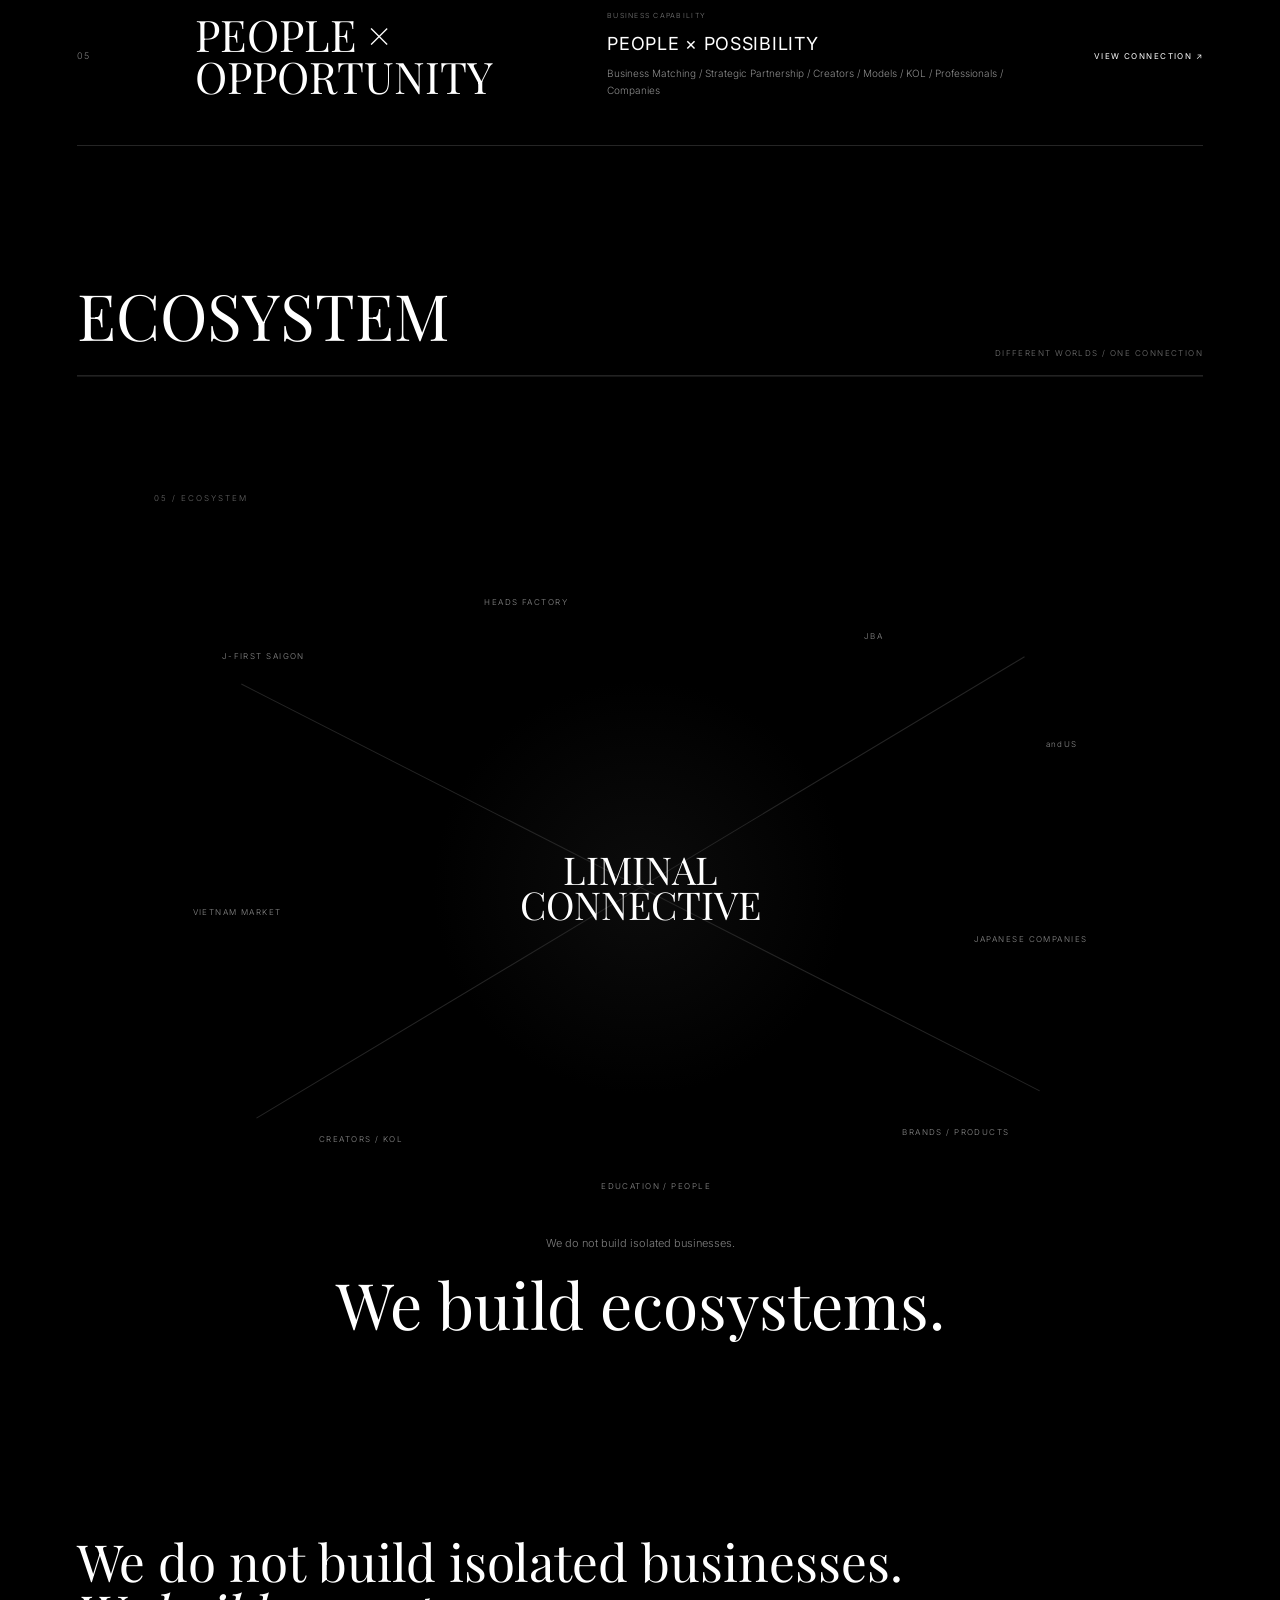
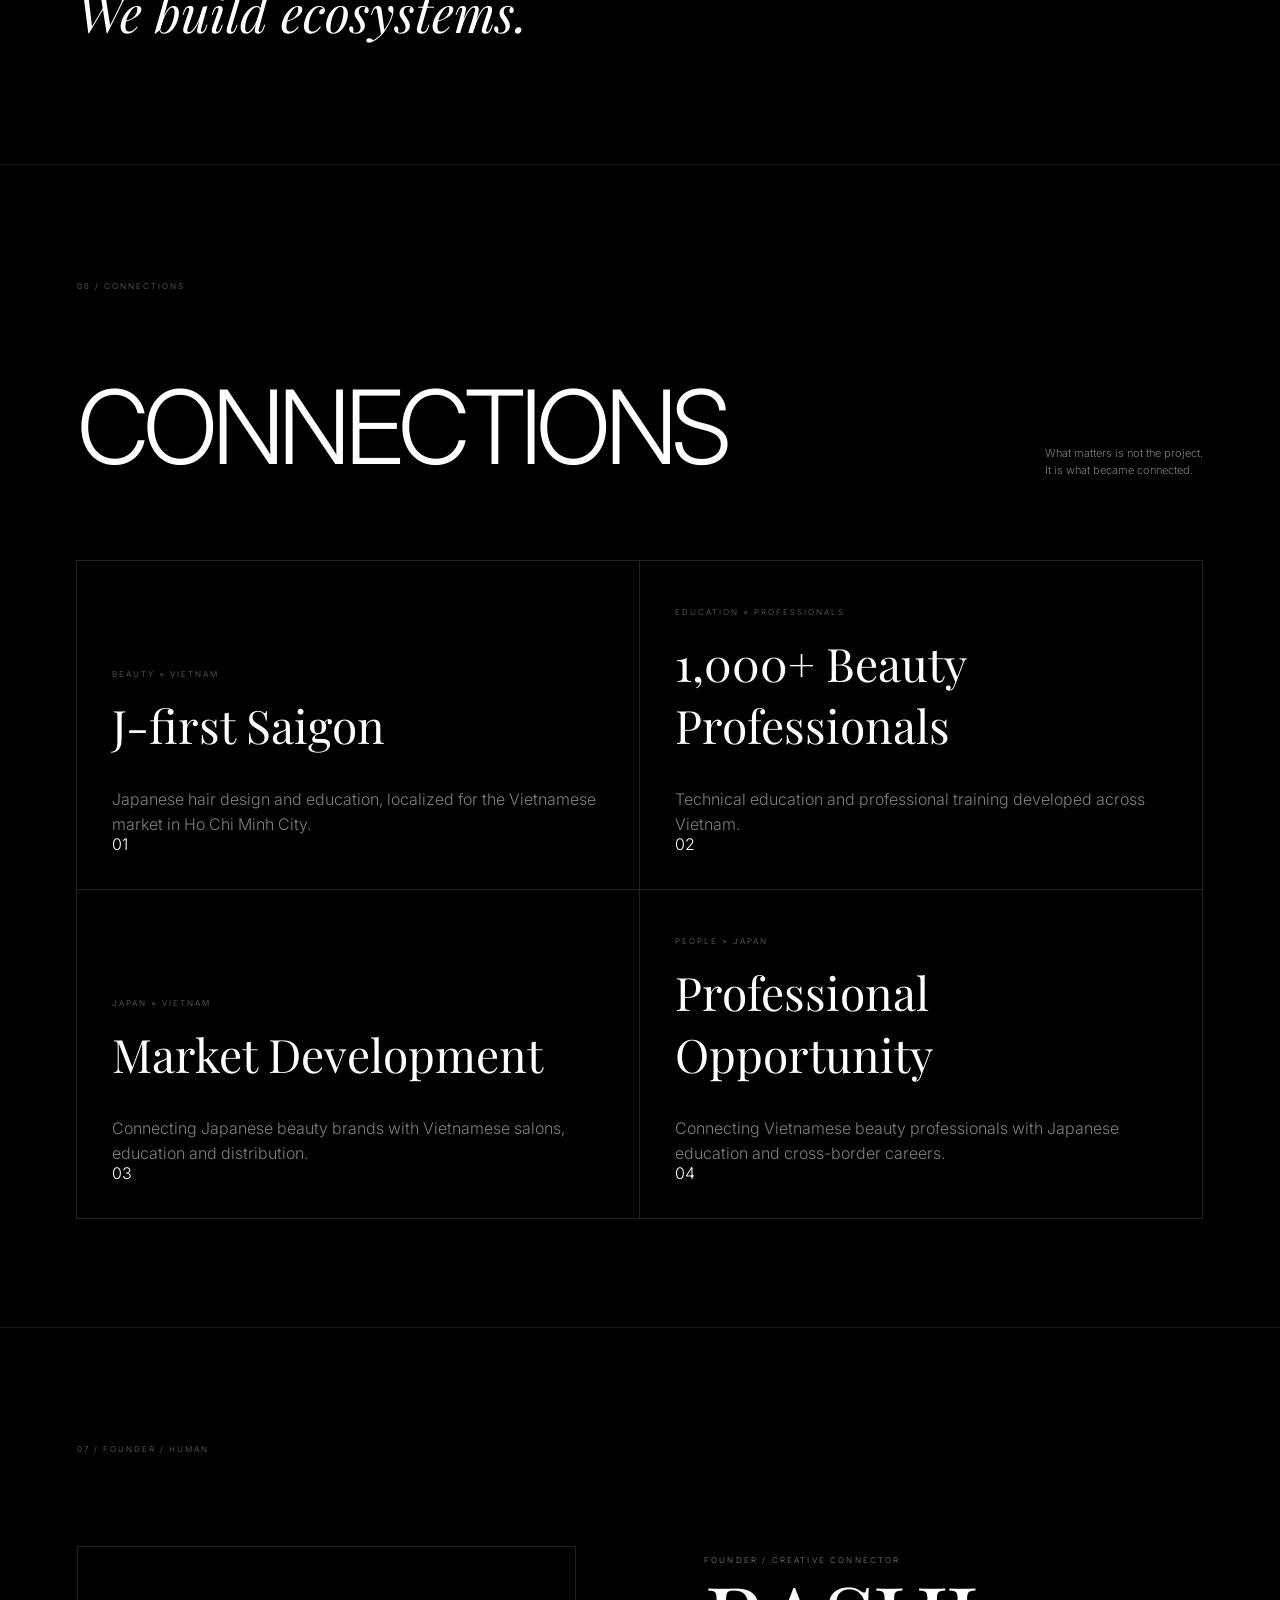
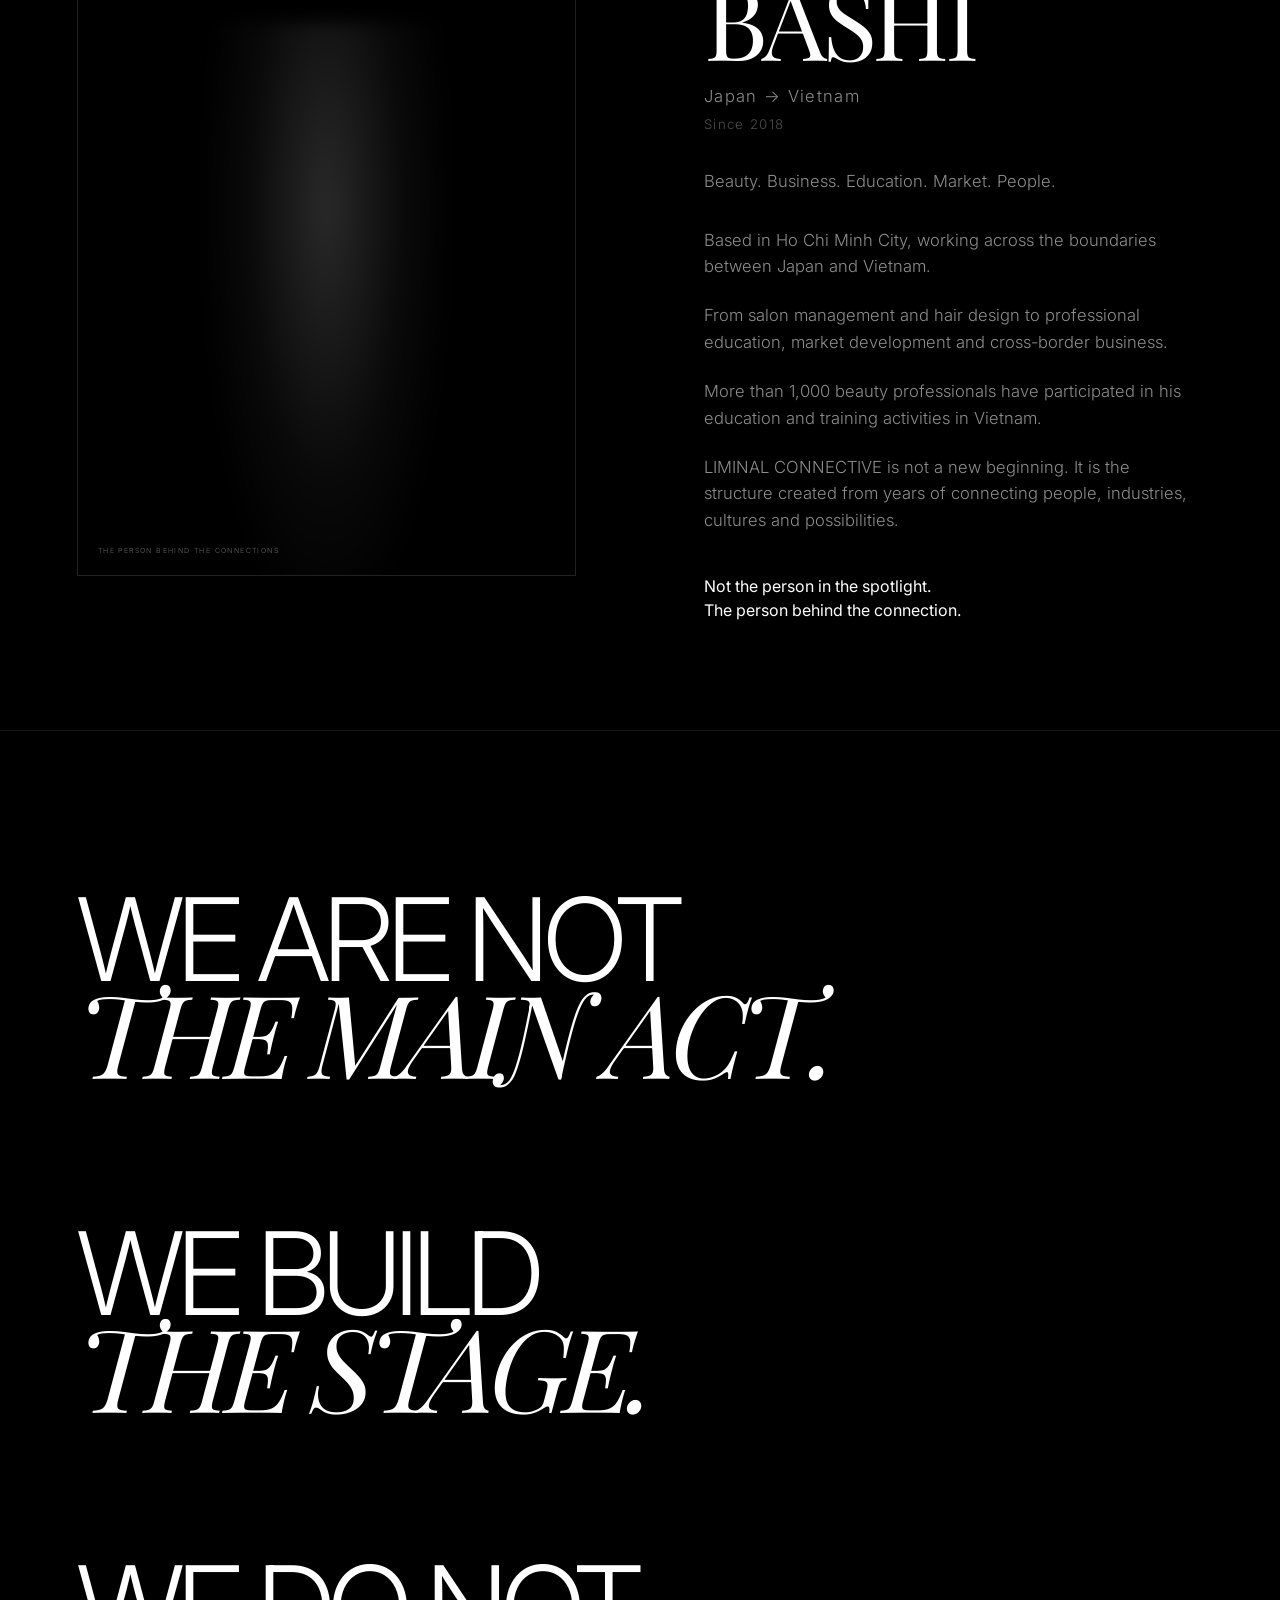
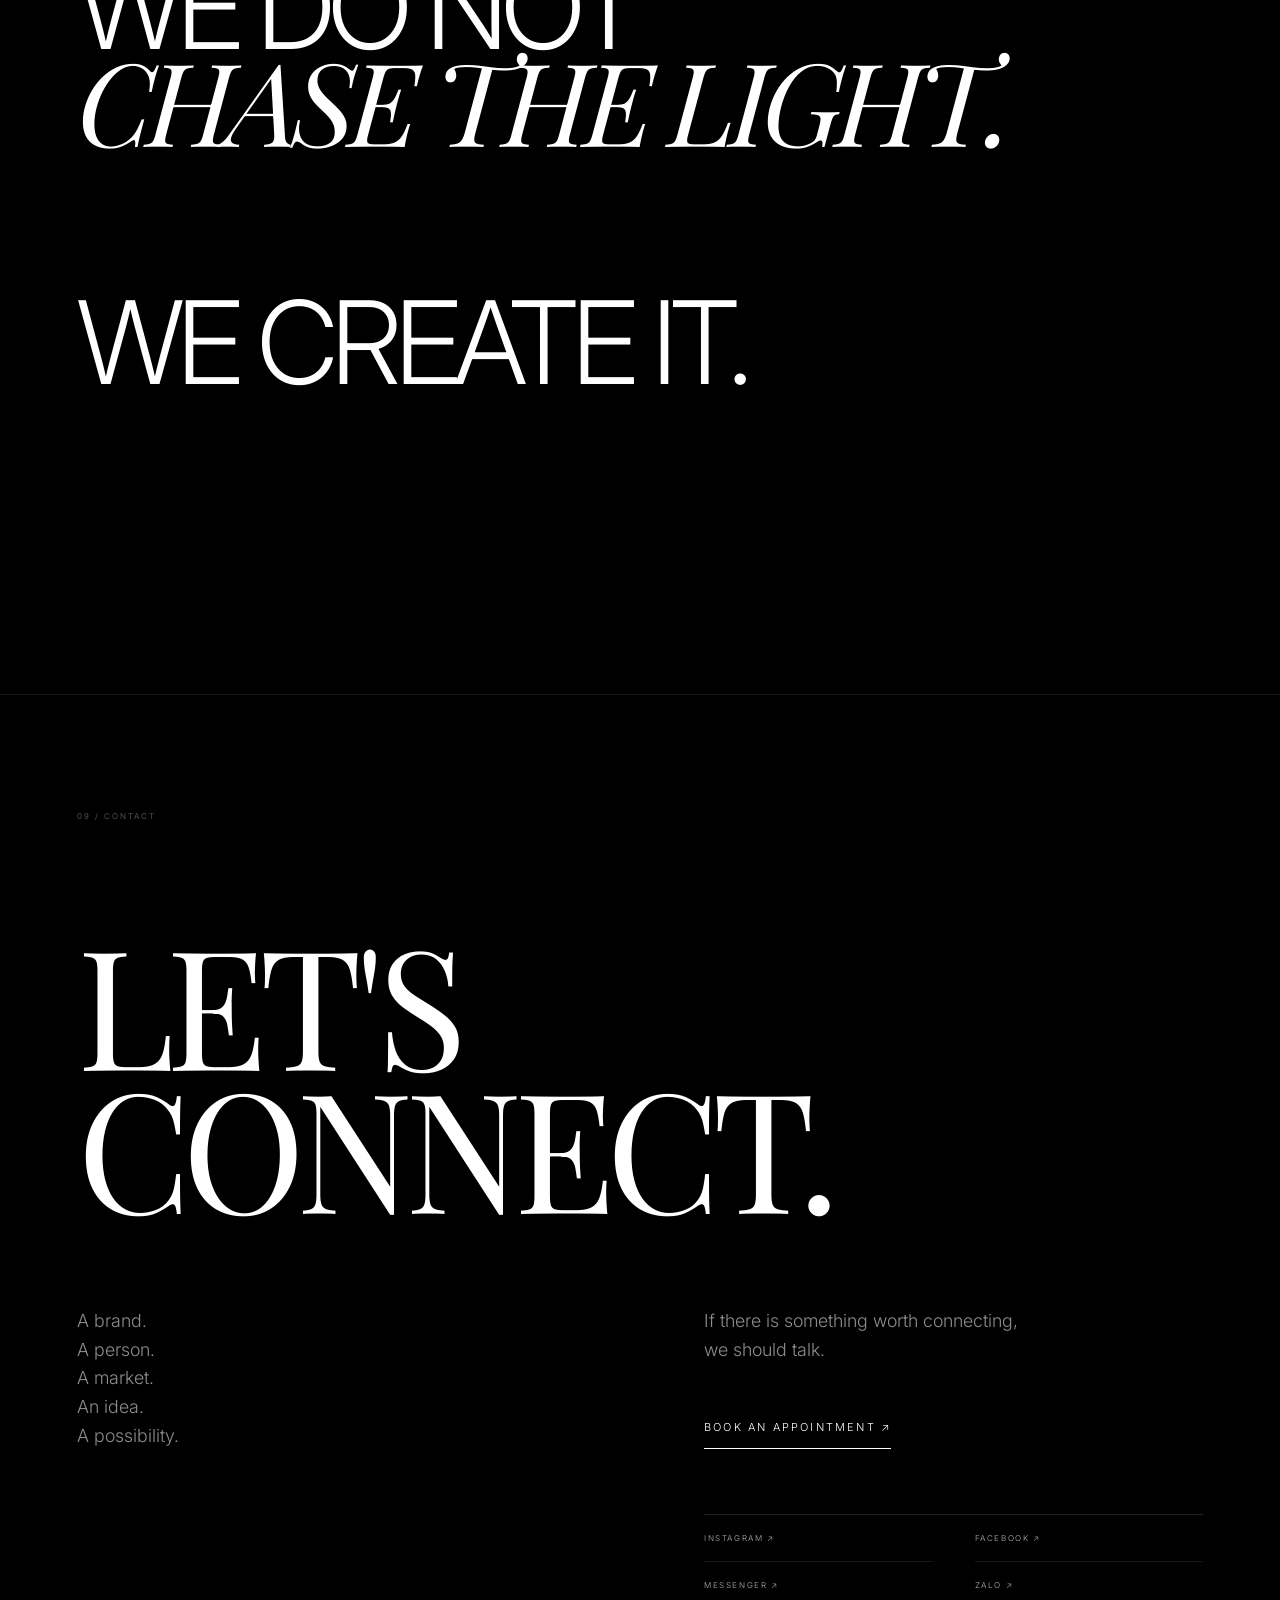
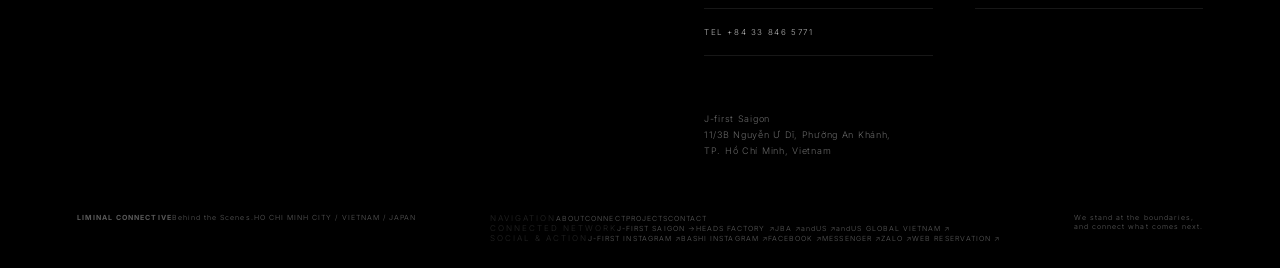
==== commit 280fa1ed: "Add files via upload" ====
--- a/index.html
+++ b/index.html
@@ -107,6 +107,7 @@
  .cs-eco-title{display:block}.cs-eco-title h3{font-size:12vw}.cs-eco-title span{display:block;margin-top:12px}
  .cs-copy{font-size:10vw}
 }
+.brand-definition .jp-note{font-family:Inter,"Noto Sans JP",sans-serif;font-size:.86em;letter-spacing:.03em;opacity:.58}
 </style></head>
 <body>
 <div class="noise"></div><div class="progress"><span></span></div>
@@ -130,28 +131,30 @@
   <div class="bd-grid">
     <div>
       <h3>LIMINAL</h3>
-      <p><strong>境界にある。境目に立つ。</strong><br><br>
-      LIMINALは、ある状態から次の状態へ移る「境界」「移行点」「あいだ」を意味する。
-      国と国。文化と文化。人と人。ブランドと市場。現在と未来。
-      まだ何者とも定義されていない、その「あいだ」に立つ。</p>
+      <p><strong>AT THE THRESHOLD. BETWEEN ONE STATE AND THE NEXT.</strong><br><br>
+      LIMINAL describes the transitional space between what exists and what comes next.
+      Japan and Vietnam. Culture and culture. People and people. Brand and market. The present and the future.
+      We stand in the space between established definitions, where new possibilities can emerge.<br><br>
+      <span class="jp-note">境界に立つ。次の状態へ移る、その「あいだ」に存在する。</span></p>
     </div>
     <div>
       <h3>CONNECTIVE</h3>
-      <p>単に「つなぐ」という意味だけではない。LIMINAL CONNECTIVEでは、
-      <strong>CONNECT / COLLECTIVE / CREATIVE</strong>という3つの概念を重ねて定義する。</p>
+      <p>CONNECTIVE is more than the act of connecting. For LIMINAL CONNECTIVE, the name carries three ideas:
+      <strong>CONNECT / COLLECTIVE / CREATIVE.</strong></p>
       <div class="bd-terms">
-        <div class="bd-term"><strong>CONNECT</strong><span>つなぐ。人・企業・市場・文化・可能性を接続する。</span></div>
-        <div class="bd-term"><strong>COLLECTIVE</strong><span>集まり、共につくる。異なる才能・経験・専門性が集まり、個では生み出せない価値を生む。</span></div>
-        <div class="bd-term"><strong>CREATIVE</strong><span>つなぎ直し、新しい価値をつくる。既存のものを壊し、組み替え、まだない形へ再構築する。</span></div>
+        <div class="bd-term"><strong>CONNECT</strong><span>BRING WORLDS TOGETHER.<br>People, companies, markets, cultures and possibilities.</span></div>
+        <div class="bd-term"><strong>COLLECTIVE</strong><span>BUILD THROUGH DIFFERENCE.<br>Different talents, experiences and disciplines creating value together.</span></div>
+        <div class="bd-term"><strong>CREATIVE</strong><span>RECONNECT WHAT EXISTS INTO WHAT DOESN'T YET.<br>Break apart, rearrange and rebuild into something new.</span></div>
       </div>
+      <p class="jp-note">つなぐ。集める。つなぎ直す。そこから、まだない価値を生み出す。</p>
     </div>
   </div>
 
   <div class="bd-mantra">CONNECT PEOPLE.<br>COLLECT IDEAS.<br><em>CREATE THE FUTURE.</em></div>
 
   <div class="bd-close">
-    <div><strong>LIMINAL CONNECTIVE</strong><br>辞書に存在する一つの熟語ではない。LIMINALと、CONNECT / COLLECTIVE / CREATIVEを内包するCONNECTIVEを掛け合わせて定義したブランドネーム。</div>
-    <div><strong>WE STAND AT THE BOUNDARIES.<br>WE CONNECT WHAT COMES NEXT.</strong><br><br>境界に立ち、人・アイデア・可能性をつなぎ、集め、まだ存在していない価値を生み出す。</div>
+    <div><strong>LIMINAL CONNECTIVE</strong><br>LIMINAL CONNECTIVE is not a conventional phrase taken from a dictionary. It is a brand name defined by combining LIMINAL — the threshold between one state and the next — with CONNECTIVE — a concept shaped by CONNECT / COLLECTIVE / CREATIVE.</div>
+    <div><strong>WE STAND AT THE BOUNDARIES.<br>WE CONNECT WHAT COMES NEXT.</strong><br><br>We stand at the boundaries, connect people, ideas and possibilities, and create value that does not yet exist.<br><br><span class="jp-note">境界に立ち、未来をつなぐ。</span></div>
   </div>
 </section>
 <section id="philosophy" class="reveal"><small>01 / PHILOSOPHY</small><div class="grid"><h2>Behind<br>the Scenes.</h2><div class="copy"><p><span data-i18n="p1">We are not here to be the main act.</span></p><p><span data-i18n="p2">We connect people,<br>cross boundaries,<br>and unframe what already exists.</span></p><p><span data-i18n="p3">We break things apart, reconnect them,<br>and create what has yet to exist.</span></p><p><span data-i18n="p4">Beyond what is seen,<br>we create what will remain.</span></p><p><span data-i18n="p5">Rather than becoming the main act,<br>we create the stage for others to rise.</span></p><p><span data-i18n="p6">Rather than standing in the light,<br>we create the light.</span></p><h3><span data-i18n="p7">We are the unseen.<br>We are the shadow.</span></h3><p><span data-i18n="p8">From behind the scenes,<br>we connect people with possibility<br>and build the stage for what comes next.</span></p></div></div></section>
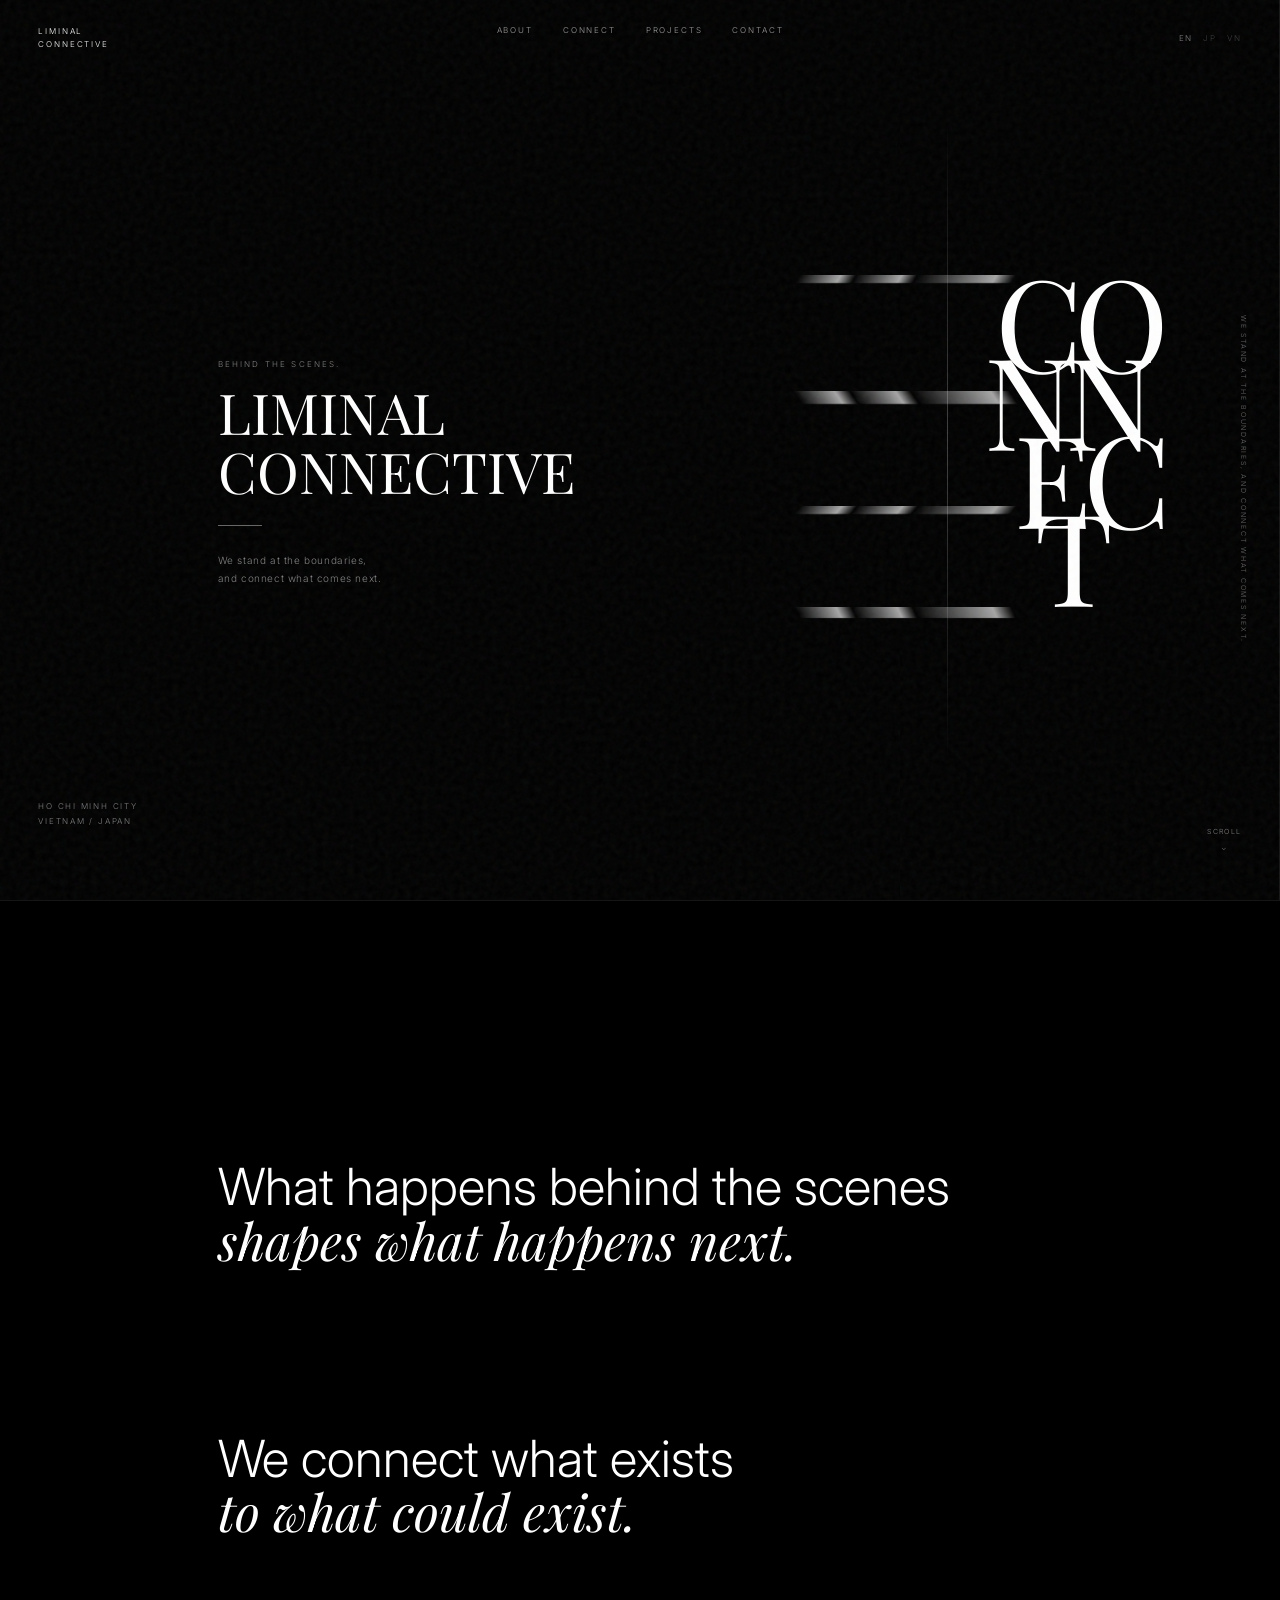
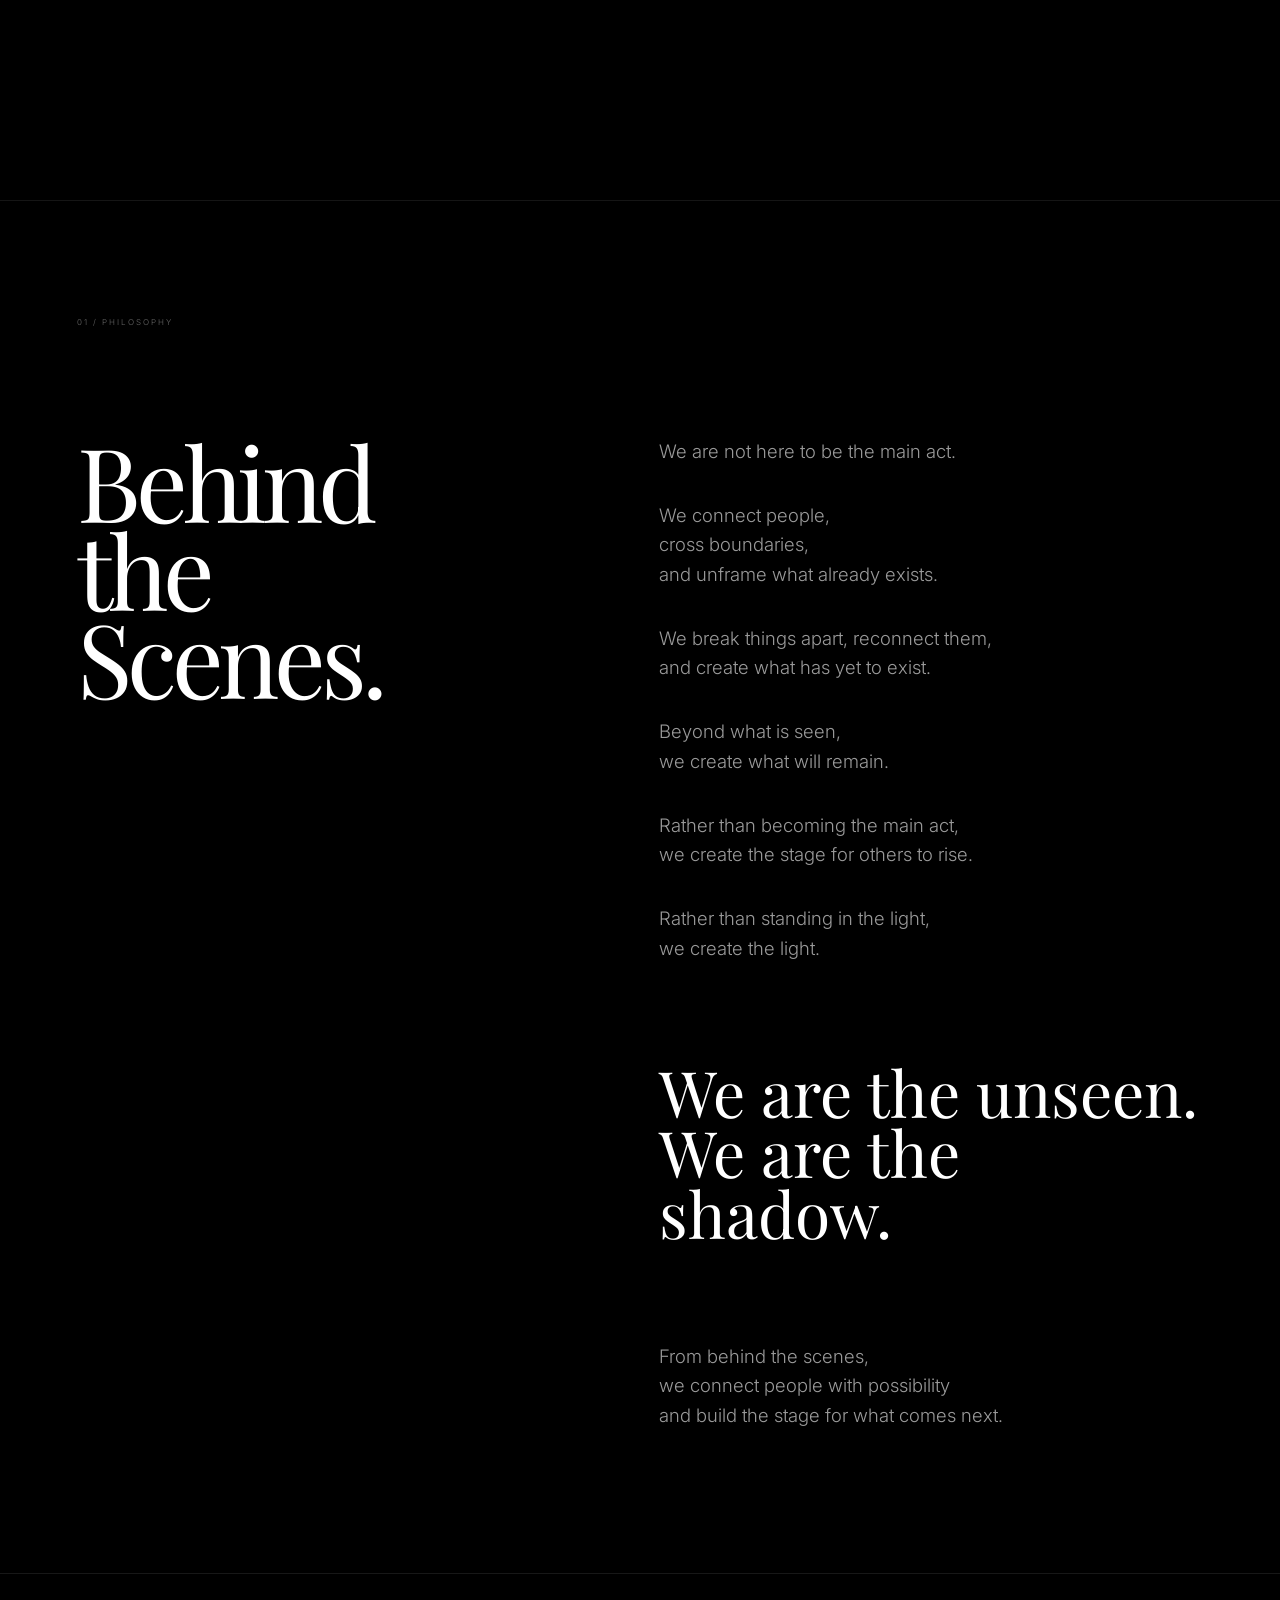
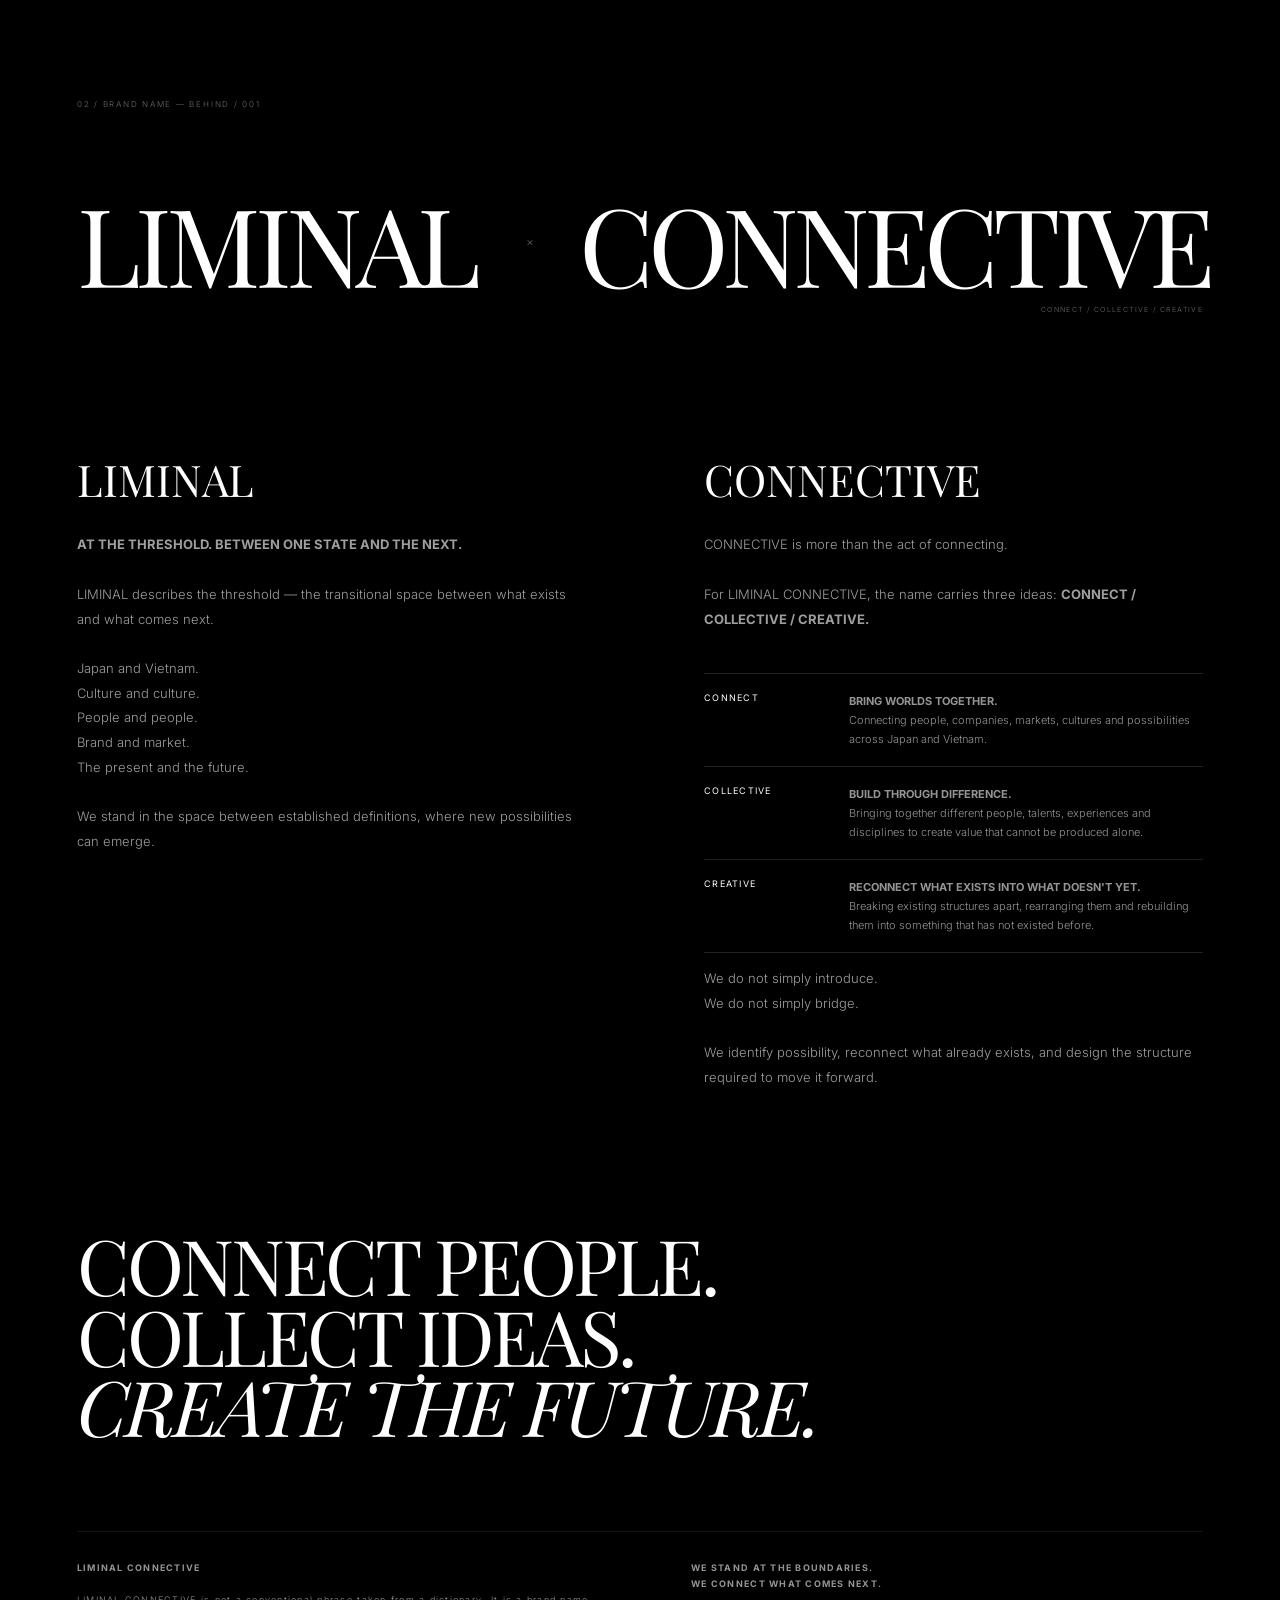
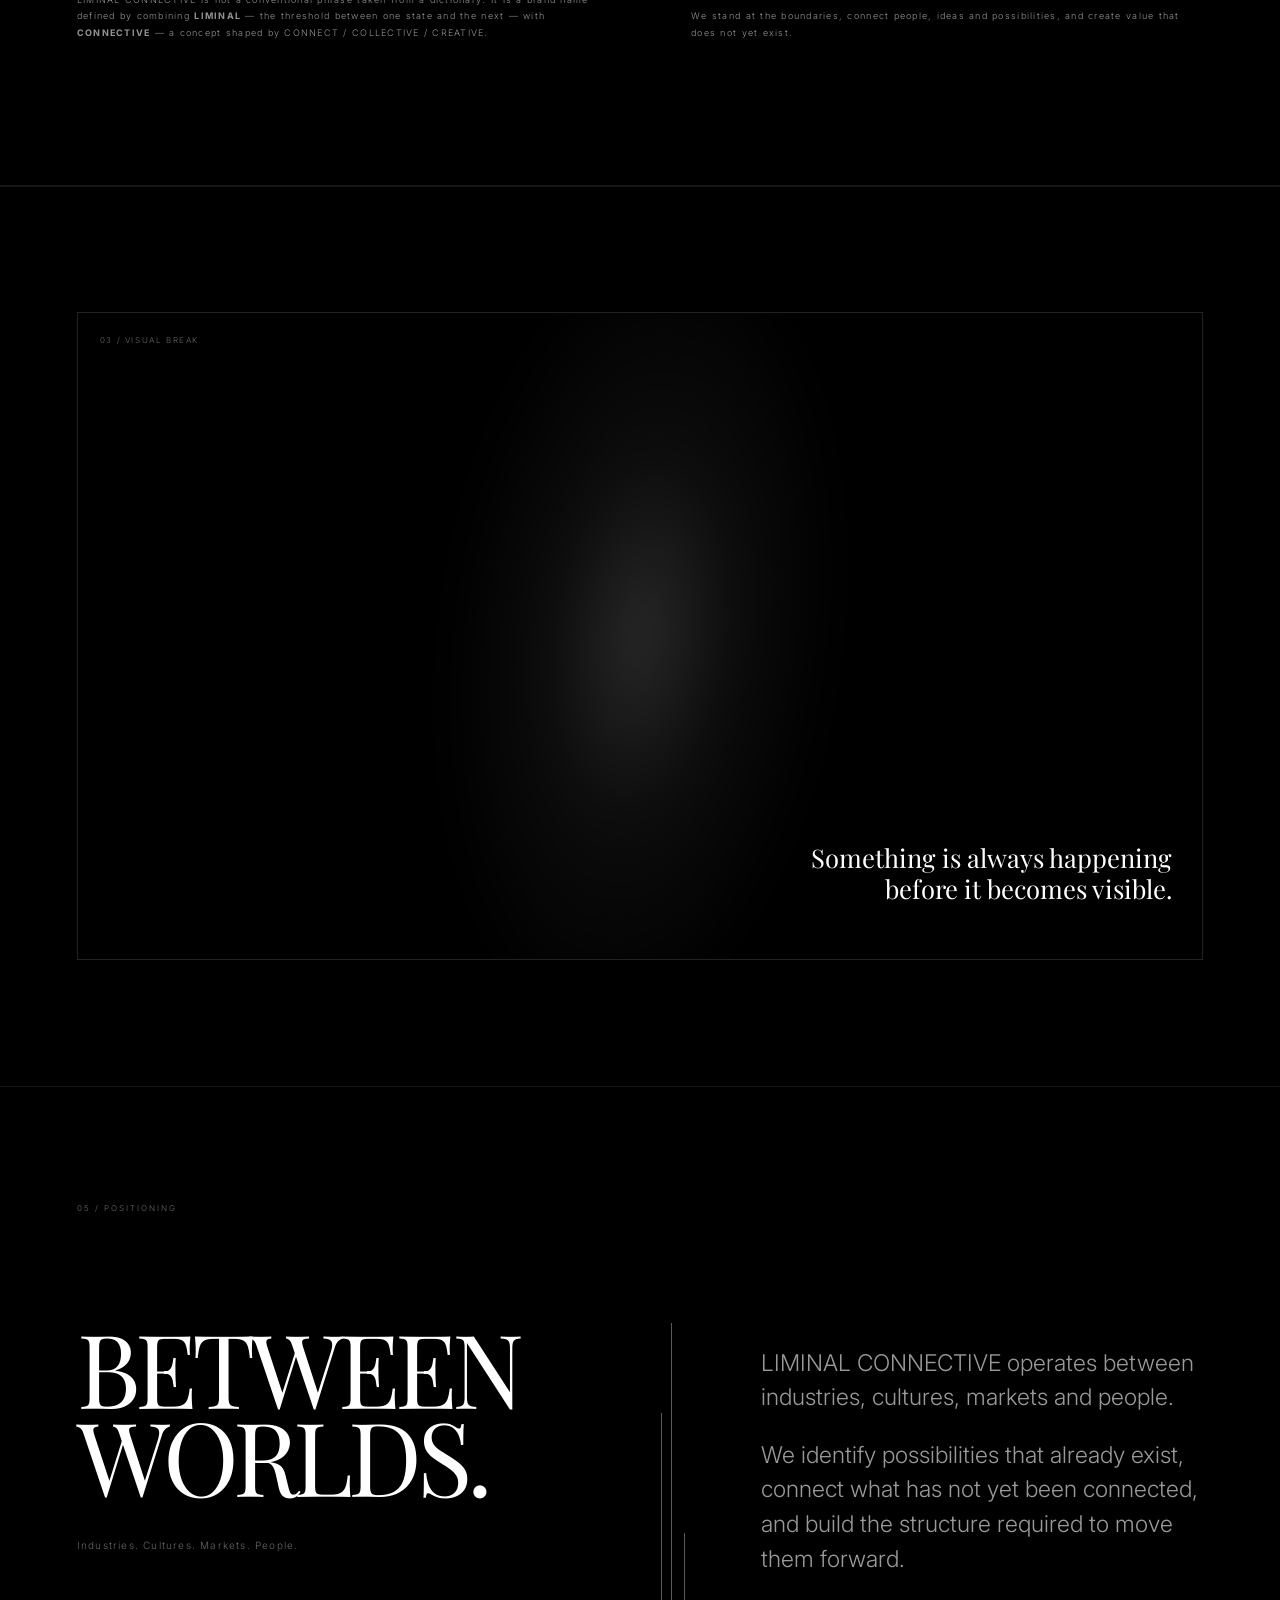
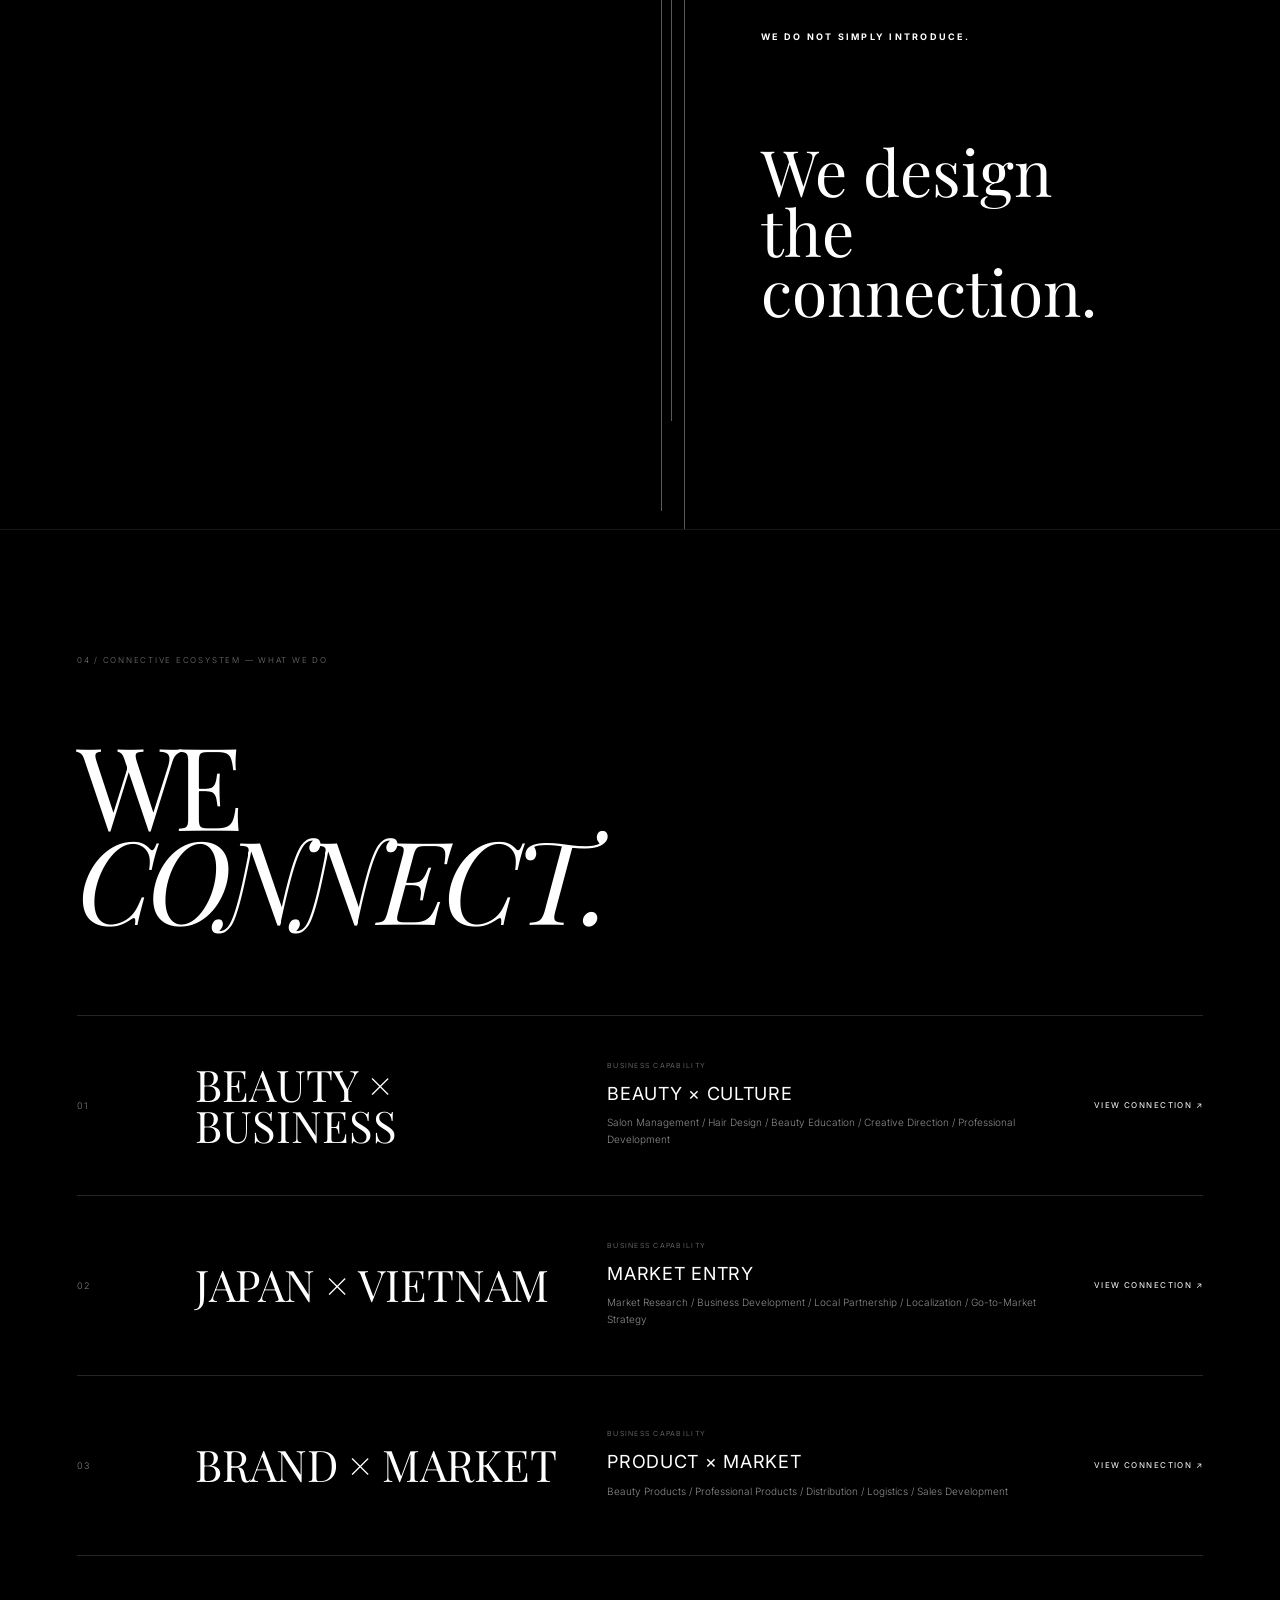
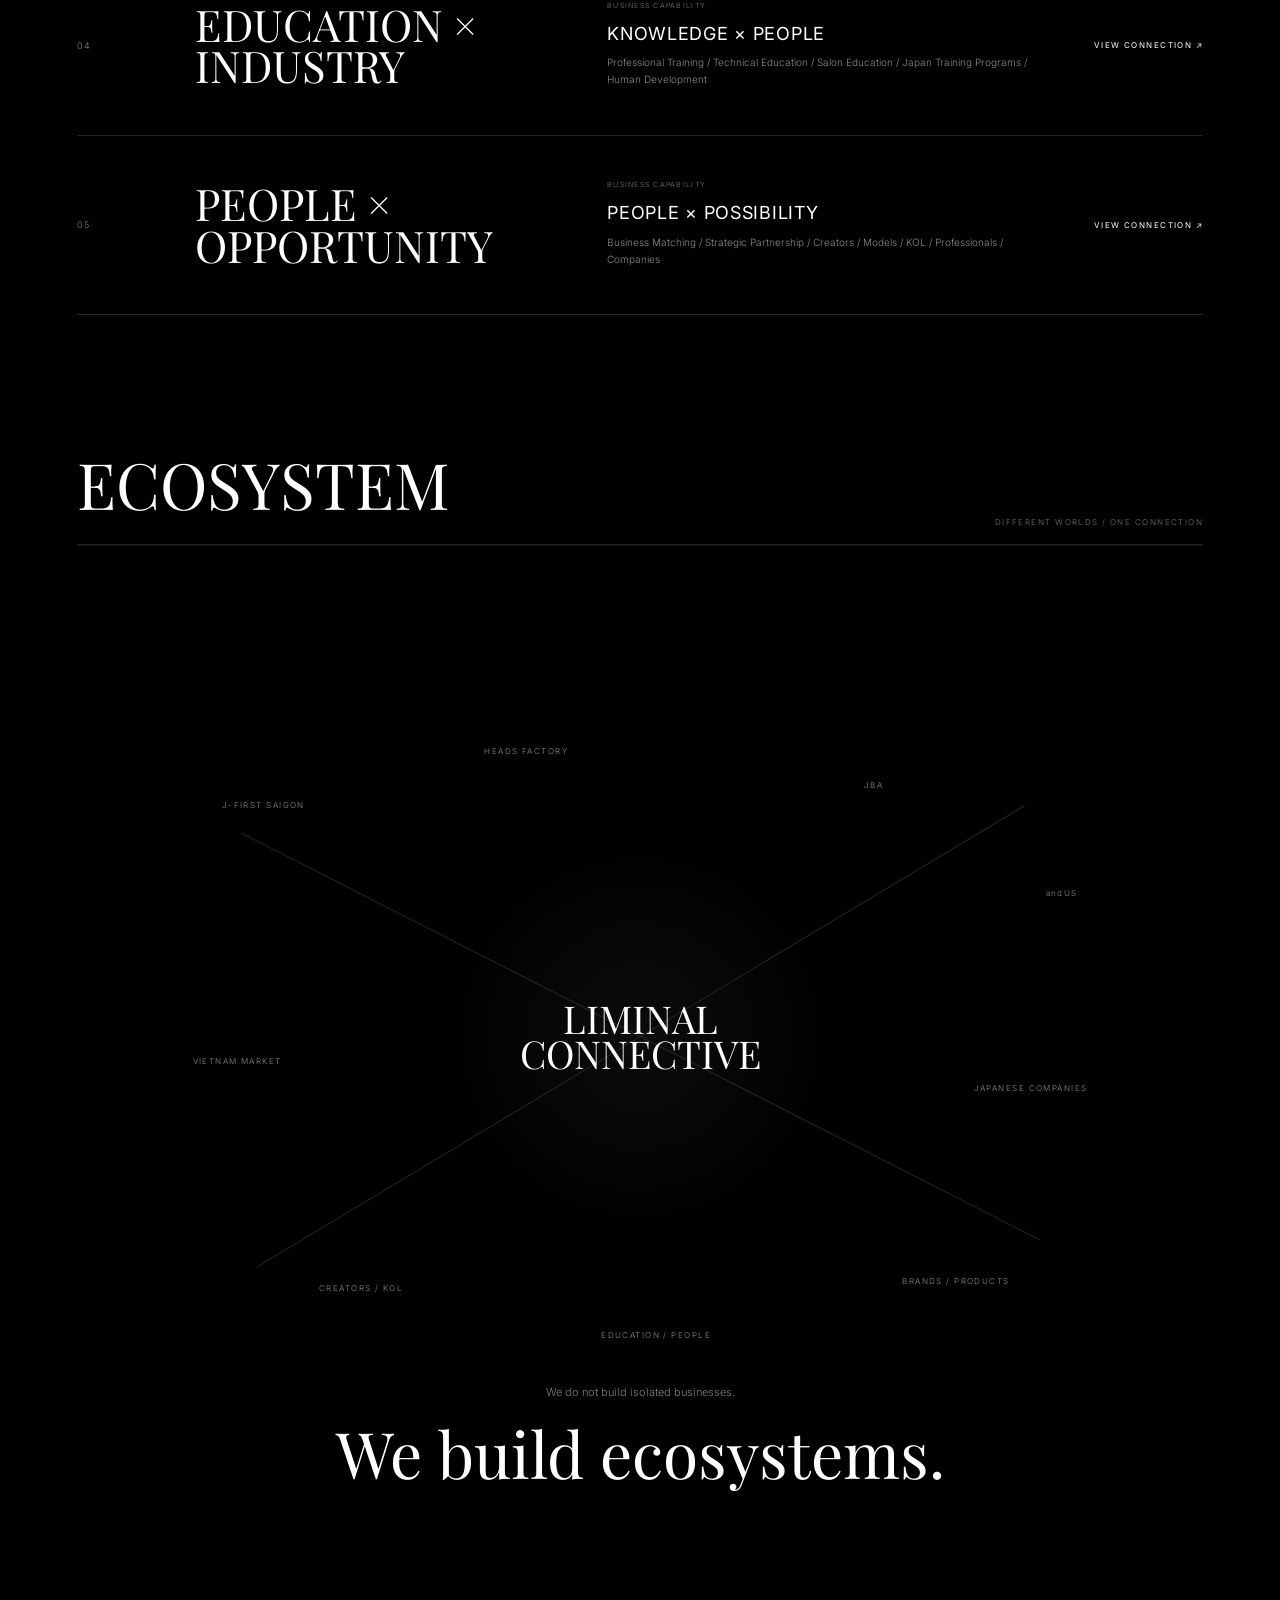
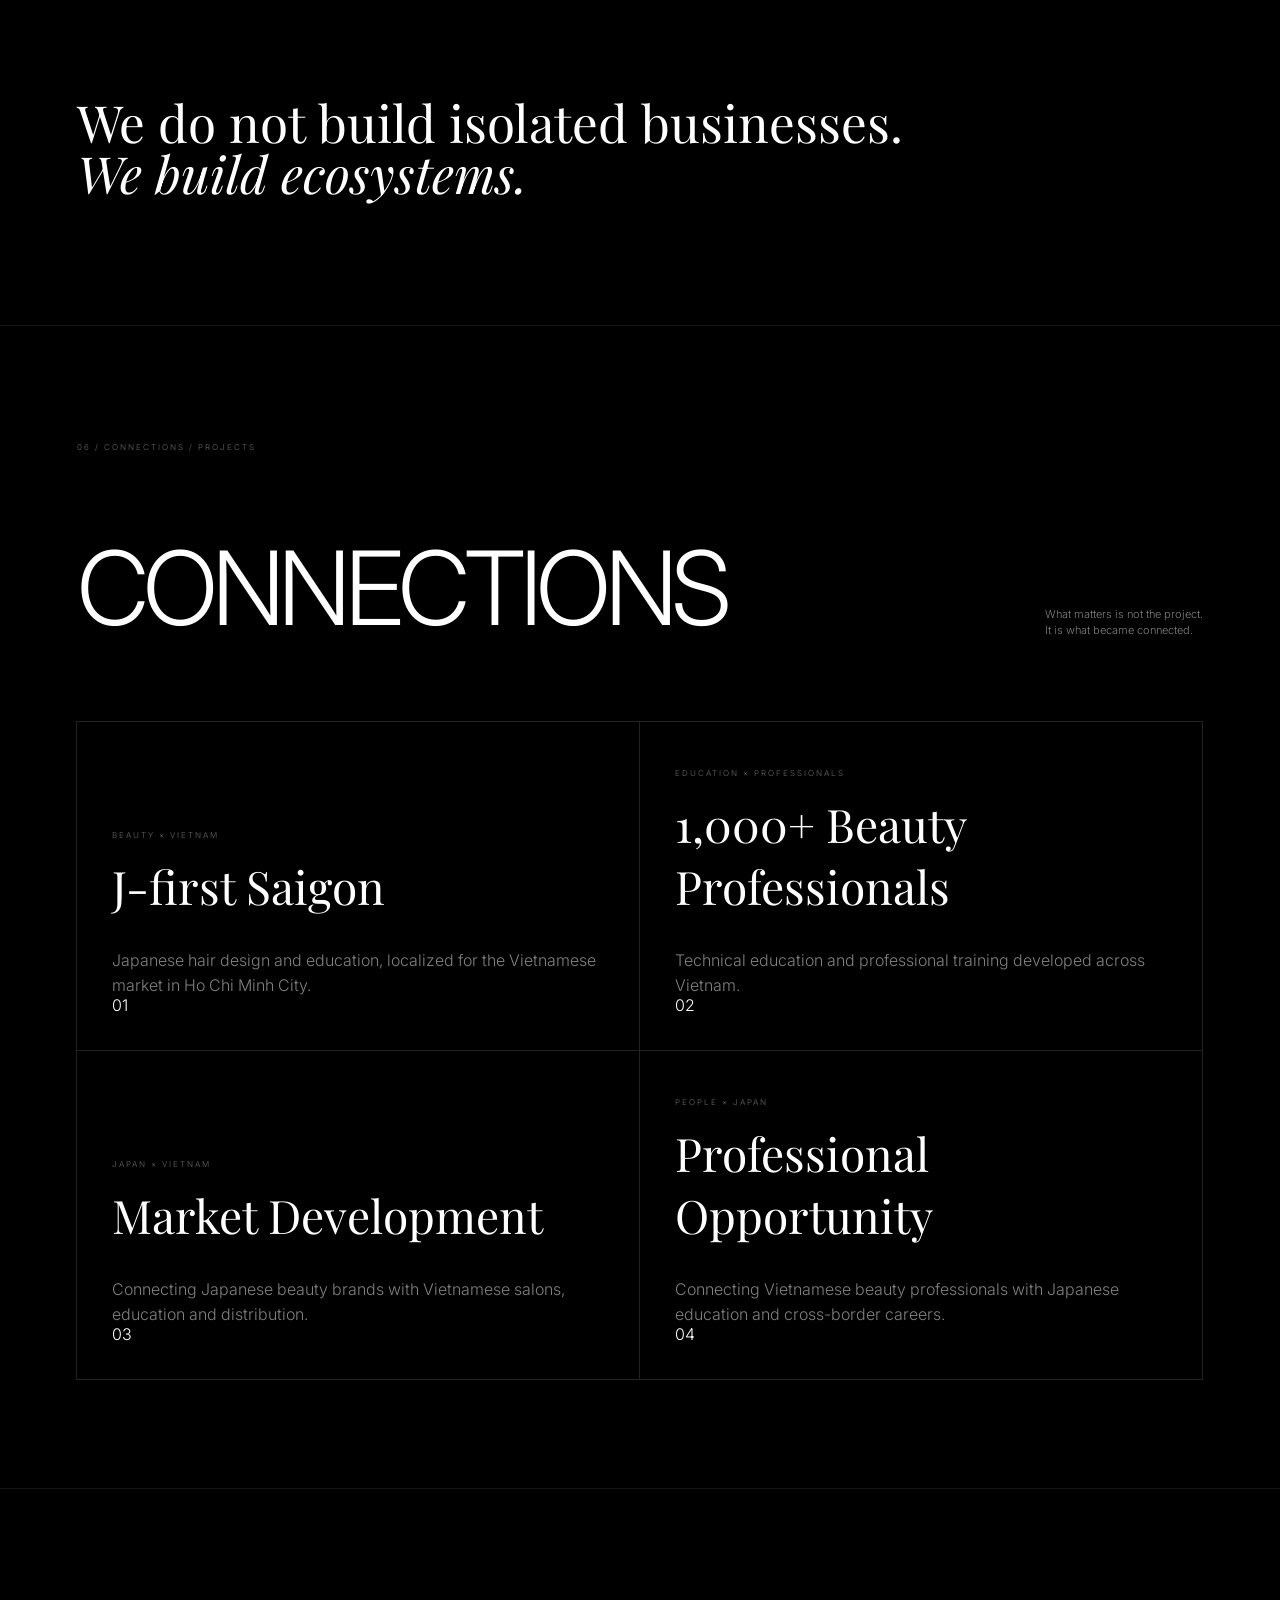
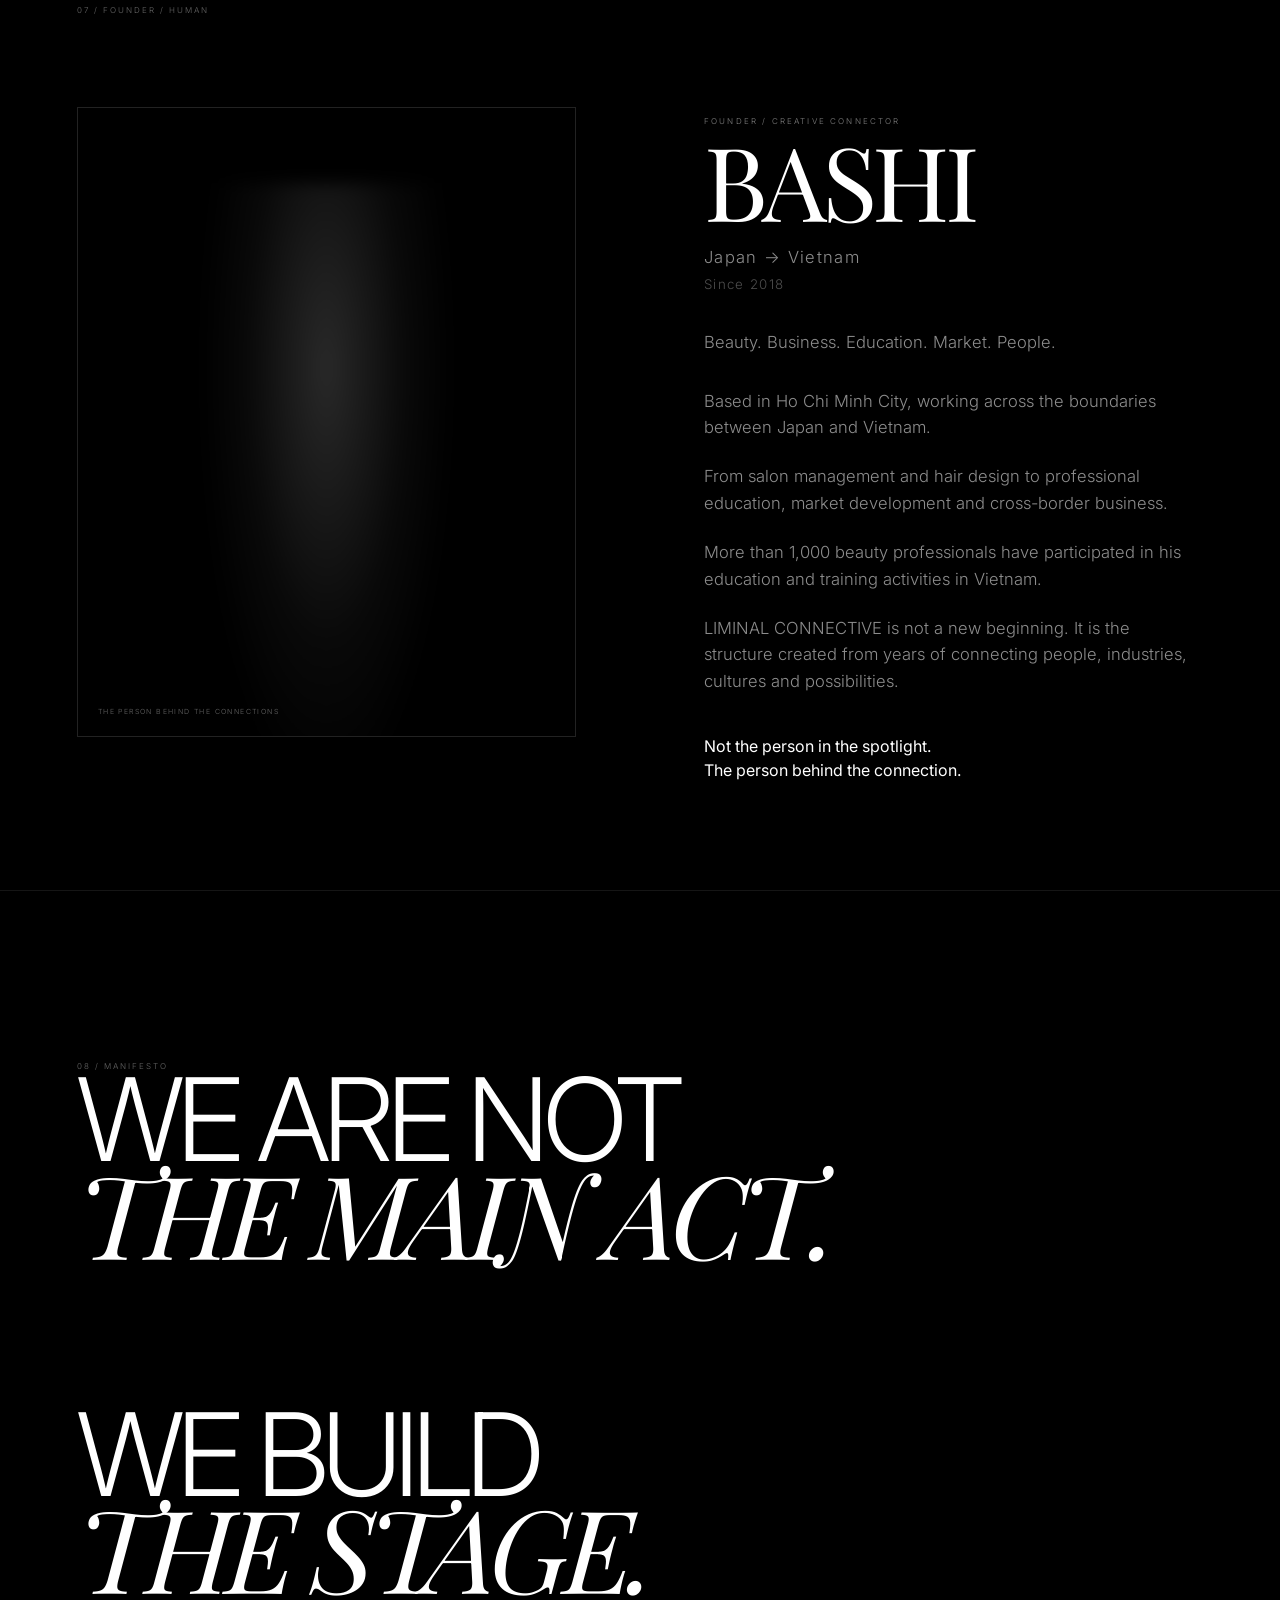
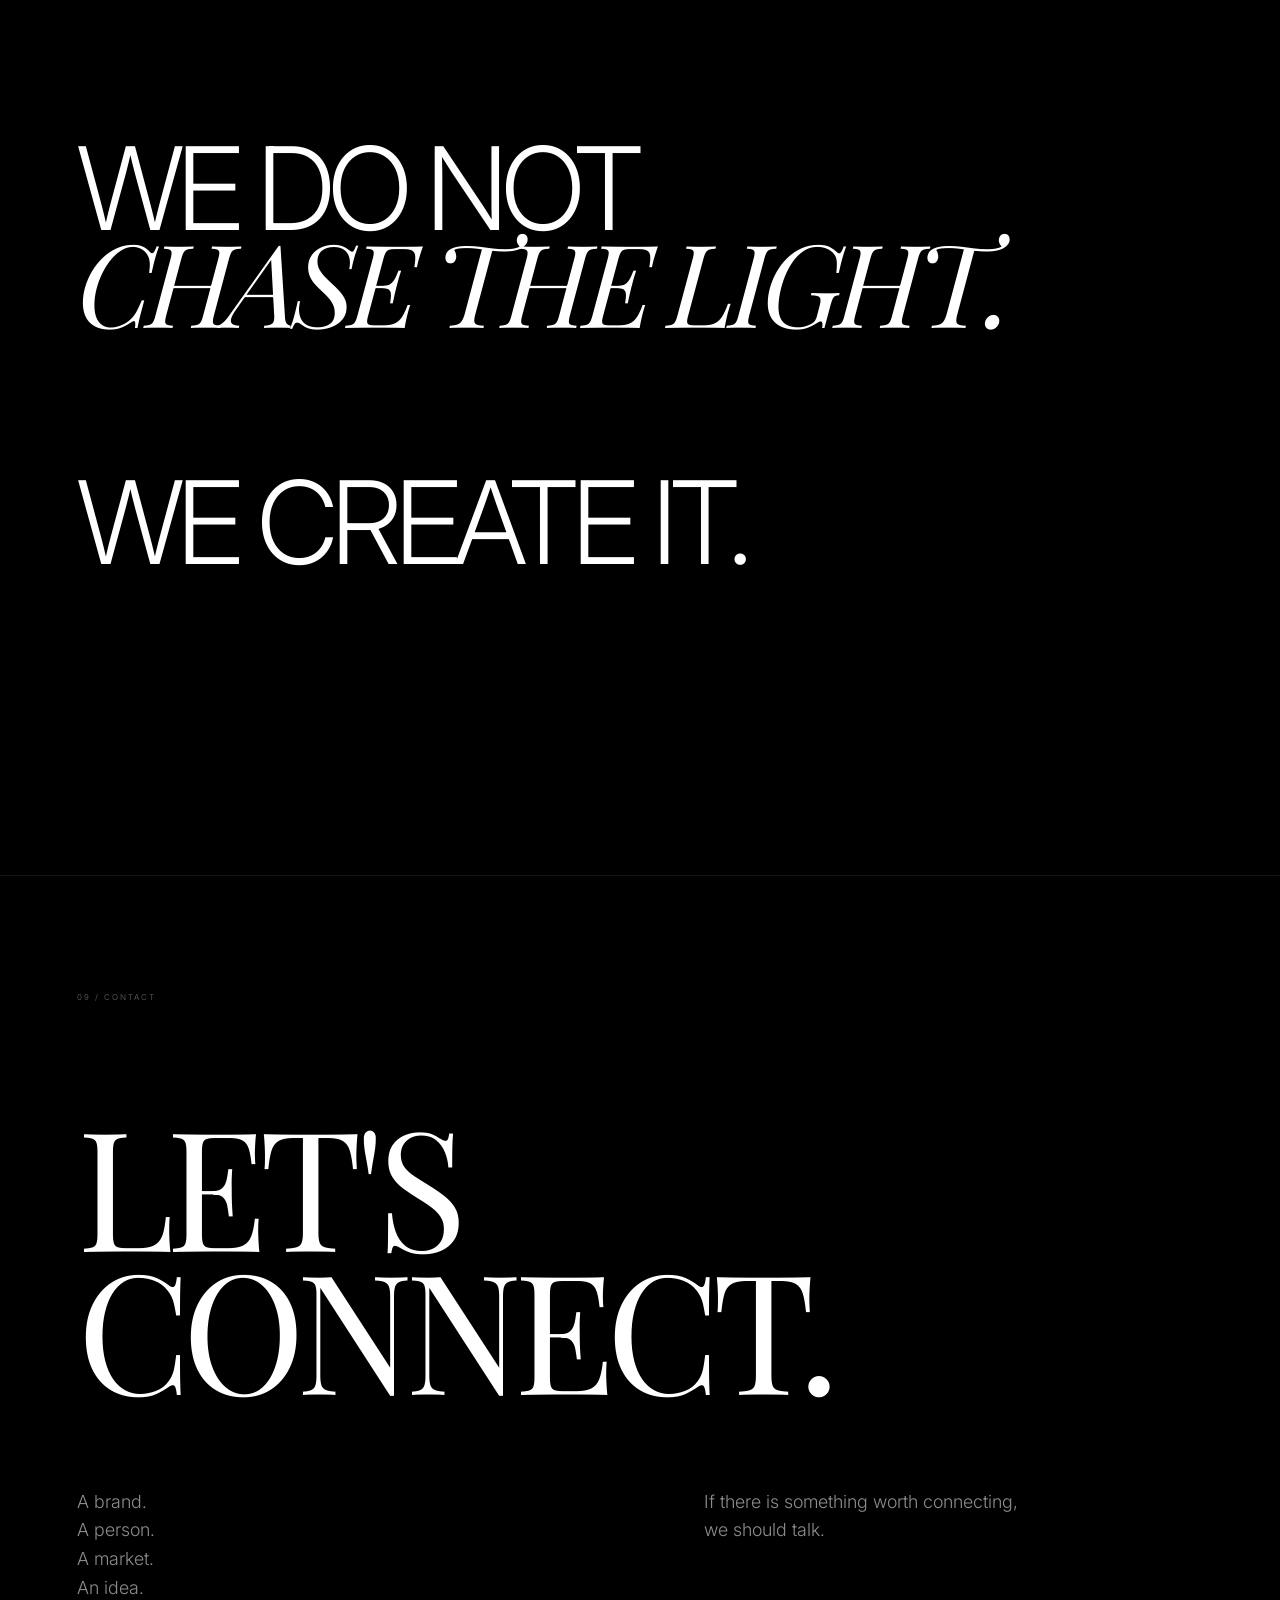
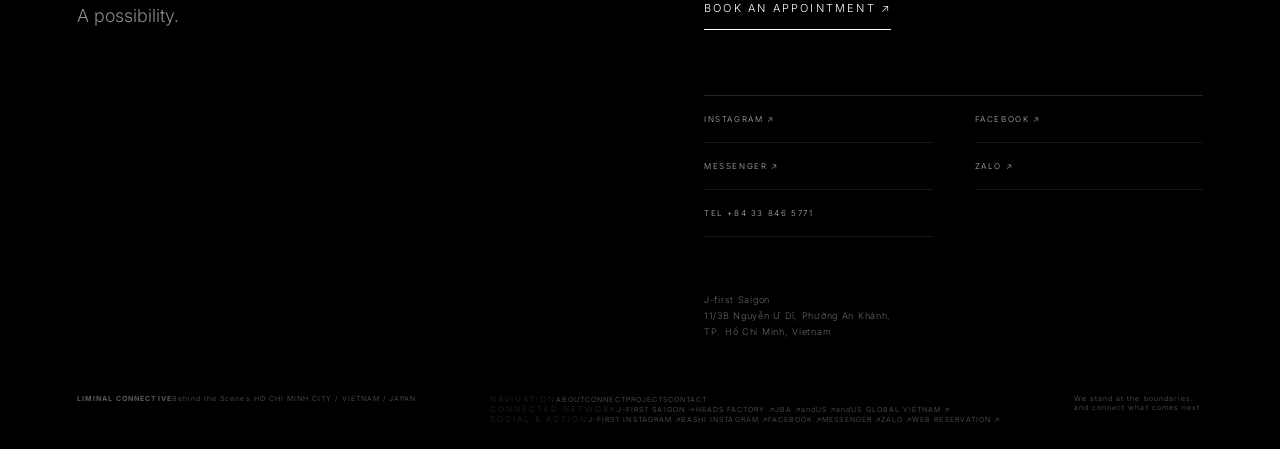
==== commit f7477f6a: "Change canonical and meta links to new domain Updated links and metadata for the LIMINAL CONNECTIVE " ====
--- a/index.html
+++ b/index.html
@@ -7,15 +7,15 @@
 <meta name="robots" content="index,follow,max-image-preview:large">
 <meta name="google-site-verification" content="inKHRPsDwM57NjRnbkZ_3ag7NRz8AqadiIJuXWTixuA" />
 <title>LIMINAL CONNECTIVE | Japan × Vietnam | Beauty, Business & Market</title>
-<link rel="canonical" href="https://dogranwing07.github.io/liminal-connective/">
-<link rel="icon" type="image/png" href="https://dogranwing07.github.io/liminal-connective/favicon.png">
-<link rel="apple-touch-icon" href="https://dogranwing07.github.io/liminal-connective/favicon.png">
+<link rel="canonical" href="https://liminal-connective.com/">
+<link rel="icon" type="image/png" href="https://liminal-connective.com/favicon.png">
+<link rel="apple-touch-icon" href="https://liminal-connective.com/favicon.png">
 <meta property="og:type" content="website">
 <meta property="og:site_name" content="LIMINAL CONNECTIVE">
 <meta property="og:title" content="LIMINAL CONNECTIVE | Japan × Vietnam | Beauty, Business & Market">
 <meta property="og:description" content="LIMINAL CONNECTIVE connects Japan and Vietnam across beauty, business, education, market development and people. Behind the Scenes.">
-<meta property="og:url" content="https://dogranwing07.github.io/liminal-connective/">
-<meta property="og:image" content="https://dogranwing07.github.io/liminal-connective/og-image.png">
+<meta property="og:url" content="https://liminal-connective.com/">
+<meta property="og:image" content="https://liminal-connective.com/og-image.png">
 <meta property="og:image:width" content="1200">
 <meta property="og:image:height" content="630">
 <meta property="og:image:alt" content="LIMINAL CONNECTIVE — Behind the Scenes.">
@@ -25,9 +25,9 @@
 <meta name="twitter:card" content="summary_large_image">
 <meta name="twitter:title" content="LIMINAL CONNECTIVE | Japan × Vietnam | Beauty, Business & Market">
 <meta name="twitter:description" content="LIMINAL CONNECTIVE connects Japan and Vietnam across beauty, business, education, market development and people. Behind the Scenes.">
-<meta name="twitter:image" content="https://dogranwing07.github.io/liminal-connective/og-image.png">
+<meta name="twitter:image" content="https://liminal-connective.com/og-image.png">
 <script type="application/ld+json">
-{"@context":"https://schema.org","@type":"WebSite","name":"LIMINAL CONNECTIVE","url":"https://dogranwing07.github.io/liminal-connective/","description":"LIMINAL CONNECTIVE connects Japan and Vietnam across beauty, business, education, market development and people. Behind the Scenes."}
+{"@context":"https://schema.org","@type":"WebSite","name":"LIMINAL CONNECTIVE","url":"https://liminal-connective.com/","description":"LIMINAL CONNECTIVE connects Japan and Vietnam across beauty, business, education, market development and people. Behind the Scenes."}
 </script>
 <link rel="preconnect" href="https://fonts.googleapis.com"><link rel="preconnect" href="https://fonts.gstatic.com" crossorigin>
 <link href="https://fonts.googleapis.com/css2?family=Inter:wght@300;400;500&family=Playfair+Display:ital,wght@0,400;1,400&display=swap" rel="stylesheet">
@@ -120,9 +120,10 @@
 <div class="vertical">WE STAND AT THE BOUNDARIES, AND CONNECT WHAT COMES NEXT.</div><a class="scroll" href="#intro">SCROLL<br>⌄</a>
 </section>
 <section id="intro" class="intro reveal"><p><span data-i18n="intro1">What happens behind the scenes<br><em>shapes what happens next.</em></span></p><p><span data-i18n="intro2">We connect what exists<br><em>to what could exist.</em></span></p></section>
-
+<section id="philosophy" class="reveal"><small>01 / PHILOSOPHY</small><div class="grid"><h2>Behind<br>the Scenes.</h2><div class="copy"><p><span data-i18n="p1">We are not here to be the main act.</span></p><p><span data-i18n="p2">We connect people,<br>cross boundaries,<br>and unframe what already exists.</span></p><p><span data-i18n="p3">We break things apart, reconnect them,<br>and create what has yet to exist.</span></p><p><span data-i18n="p4">Beyond what is seen,<br>we create what will remain.</span></p><p><span data-i18n="p5">Rather than becoming the main act,<br>we create the stage for others to rise.</span></p><p><span data-i18n="p6">Rather than standing in the light,<br>we create the light.</span></p><h3><span data-i18n="p7">We are the unseen.<br>We are the shadow.</span></h3><p><span data-i18n="p8">From behind the scenes,<br>we connect people with possibility<br>and build the stage for what comes next.</span></p></div></div></section>
 <section id="brand-name" class="brand-definition">
-  <div class="bd-label">BEHIND / 001 — THE NAME</div>
+  <div class="bd-label" data-lc-en="02 / BRAND NAME — BEHIND / 001" data-lc-ja="02 / ブランドネーム — BEHIND / 001" data-lc-vi="02 / TÊN THƯƠNG HIỆU — BEHIND / 001">02 / BRAND NAME — BEHIND / 001</div>
+
   <div class="bd-title">
     <span>LIMINAL</span><b class="bd-x">×</b><span>CONNECTIVE</span>
   </div>
@@ -131,34 +132,93 @@
   <div class="bd-grid">
     <div>
       <h3>LIMINAL</h3>
-      <p><strong>AT THE THRESHOLD. BETWEEN ONE STATE AND THE NEXT.</strong><br><br>
-      LIMINAL describes the transitional space between what exists and what comes next.
-      Japan and Vietnam. Culture and culture. People and people. Brand and market. The present and the future.
-      We stand in the space between established definitions, where new possibilities can emerge.<br><br>
-      <span class="jp-note">境界に立つ。次の状態へ移る、その「あいだ」に存在する。</span></p>
+      <p
+        data-lc-en="<strong>AT THE THRESHOLD. BETWEEN ONE STATE AND THE NEXT.</strong><br><br>LIMINAL describes the threshold — the transitional space between what exists and what comes next.<br><br>Japan and Vietnam.<br>Culture and culture.<br>People and people.<br>Brand and market.<br>The present and the future.<br><br>We stand in the space between established definitions, where new possibilities can emerge."
+        data-lc-ja="<strong>境界に立つ。ひとつの状態から、次の状態へ移る「あいだ」。</strong><br><br>LIMINALとは、すでに存在するものと、これから生まれるものの間にある境界領域を意味する。<br><br>日本とベトナム。<br>文化と文化。<br>人と人。<br>ブランドと市場。<br>現在と未来。<br><br>既存の定義と定義の間に立つことで、まだ見えていない可能性が生まれる。"
+        data-lc-vi="<strong>ĐỨNG Ở NGƯỠNG CHUYỂN TIẾP. GIỮA MỘT TRẠNG THÁI VÀ TRẠNG THÁI TIẾP THEO.</strong><br><br>LIMINAL mô tả không gian chuyển tiếp — ranh giới giữa điều đang tồn tại và điều sắp hình thành.<br><br>Nhật Bản và Việt Nam.<br>Văn hoá và văn hoá.<br>Con người và con người.<br>Thương hiệu và thị trường.<br>Hiện tại và tương lai.<br><br>Chúng tôi đứng giữa những định nghĩa đã có, tại nơi những khả năng mới có thể xuất hiện.">
+        <strong>AT THE THRESHOLD. BETWEEN ONE STATE AND THE NEXT.</strong><br><br>
+        LIMINAL describes the threshold — the transitional space between what exists and what comes next.<br><br>
+        Japan and Vietnam.<br>Culture and culture.<br>People and people.<br>Brand and market.<br>The present and the future.<br><br>
+        We stand in the space between established definitions, where new possibilities can emerge.
+      </p>
     </div>
+
     <div>
       <h3>CONNECTIVE</h3>
-      <p>CONNECTIVE is more than the act of connecting. For LIMINAL CONNECTIVE, the name carries three ideas:
-      <strong>CONNECT / COLLECTIVE / CREATIVE.</strong></p>
+      <p
+        data-lc-en="CONNECTIVE is more than the act of connecting.<br><br>For LIMINAL CONNECTIVE, the name carries three ideas: <strong>CONNECT / COLLECTIVE / CREATIVE.</strong>"
+        data-lc-ja="CONNECTIVEは、単に「つなぐ」という意味ではない。<br><br>LIMINAL CONNECTIVEでは、<strong>CONNECT / COLLECTIVE / CREATIVE</strong> の3つの概念を重ね合わせている。"
+        data-lc-vi="CONNECTIVE không chỉ đơn thuần có nghĩa là “kết nối”.<br><br>Với LIMINAL CONNECTIVE, cái tên này kết hợp ba ý niệm: <strong>CONNECT / COLLECTIVE / CREATIVE.</strong>">
+        CONNECTIVE is more than the act of connecting.<br><br>
+        For LIMINAL CONNECTIVE, the name carries three ideas: <strong>CONNECT / COLLECTIVE / CREATIVE.</strong>
+      </p>
+
       <div class="bd-terms">
-        <div class="bd-term"><strong>CONNECT</strong><span>BRING WORLDS TOGETHER.<br>People, companies, markets, cultures and possibilities.</span></div>
-        <div class="bd-term"><strong>COLLECTIVE</strong><span>BUILD THROUGH DIFFERENCE.<br>Different talents, experiences and disciplines creating value together.</span></div>
-        <div class="bd-term"><strong>CREATIVE</strong><span>RECONNECT WHAT EXISTS INTO WHAT DOESN'T YET.<br>Break apart, rearrange and rebuild into something new.</span></div>
+        <div class="bd-term">
+          <strong>CONNECT</strong>
+          <span
+            data-lc-en="<b>BRING WORLDS TOGETHER.</b><br>Connecting people, companies, markets, cultures and possibilities across Japan and Vietnam."
+            data-lc-ja="<b>異なる世界をつなぐ。</b><br>人、企業、市場、文化、可能性をつなぐ。"
+            data-lc-vi="<b>KẾT NỐI NHỮNG THẾ GIỚI KHÁC NHAU.</b><br>Kết nối con người, doanh nghiệp, thị trường, văn hoá và những khả năng.">
+            <b>BRING WORLDS TOGETHER.</b><br>Connecting people, companies, markets, cultures and possibilities across Japan and Vietnam.
+          </span>
+        </div>
+
+        <div class="bd-term">
+          <strong>COLLECTIVE</strong>
+          <span
+            data-lc-en="<b>BUILD THROUGH DIFFERENCE.</b><br>Bringing together different people, talents, experiences and disciplines to create value that cannot be produced alone."
+            data-lc-ja="<b>違いを集め、共につくる。</b><br>異なる人、才能、経験、専門性を集め、一人では生み出せない価値をつくる。"
+            data-lc-vi="<b>TẠO RA GIÁ TRỊ TỪ SỰ KHÁC BIỆT.</b><br>Tập hợp những con người, tài năng, kinh nghiệm và chuyên môn khác nhau để tạo ra giá trị mà một cá nhân không thể tạo nên một mình.">
+            <b>BUILD THROUGH DIFFERENCE.</b><br>Bringing together different people, talents, experiences and disciplines to create value that cannot be produced alone.
+          </span>
+        </div>
+
+        <div class="bd-term">
+          <strong>CREATIVE</strong>
+          <span
+            data-lc-en="<b>RECONNECT WHAT EXISTS INTO WHAT DOESN'T YET.</b><br>Breaking existing structures apart, rearranging them and rebuilding them into something that has not existed before."
+            data-lc-ja="<b>既にあるものを、まだない形へつなぎ直す。</b><br>既存の構造を分解し、組み替え、再構築することで、新しい価値を生み出す。"
+            data-lc-vi="<b>KẾT NỐI LẠI NHỮNG GÌ ĐÃ CÓ THÀNH ĐIỀU CHƯA TỒN TẠI.</b><br>Phá vỡ cấu trúc cũ, sắp xếp lại và xây dựng lại thành một giá trị mới.">
+            <b>RECONNECT WHAT EXISTS INTO WHAT DOESN'T YET.</b><br>Breaking existing structures apart, rearranging them and rebuilding them into something that has not existed before.
+          </span>
+        </div>
       </div>
-      <p class="jp-note">つなぐ。集める。つなぎ直す。そこから、まだない価値を生み出す。</p>
+
+      <p
+        data-lc-en="We do not simply introduce.<br>We do not simply bridge.<br><br>We identify possibility, reconnect what already exists, and design the structure required to move it forward."
+        data-lc-ja="私たちは、ただ紹介するのではない。<br>ただ橋渡しするのでもない。<br><br>可能性を見つけ、既にあるものをつなぎ直し、それを前へ動かすための構造を設計する。"
+        data-lc-vi="Chúng tôi không chỉ đơn thuần giới thiệu.<br>Chúng tôi cũng không chỉ đơn thuần làm cầu nối.<br><br>Chúng tôi tìm ra khả năng, kết nối lại những gì đã tồn tại và thiết kế cấu trúc cần thiết để đưa chúng tiến về phía trước.">
+        We do not simply introduce.<br>We do not simply bridge.<br><br>
+        We identify possibility, reconnect what already exists, and design the structure required to move it forward.
+      </p>
     </div>
   </div>
 
   <div class="bd-mantra">CONNECT PEOPLE.<br>COLLECT IDEAS.<br><em>CREATE THE FUTURE.</em></div>
 
   <div class="bd-close">
-    <div><strong>LIMINAL CONNECTIVE</strong><br>LIMINAL CONNECTIVE is not a conventional phrase taken from a dictionary. It is a brand name defined by combining LIMINAL — the threshold between one state and the next — with CONNECTIVE — a concept shaped by CONNECT / COLLECTIVE / CREATIVE.</div>
-    <div><strong>WE STAND AT THE BOUNDARIES.<br>WE CONNECT WHAT COMES NEXT.</strong><br><br>We stand at the boundaries, connect people, ideas and possibilities, and create value that does not yet exist.<br><br><span class="jp-note">境界に立ち、未来をつなぐ。</span></div>
+    <div
+      data-lc-en="<strong>LIMINAL CONNECTIVE</strong><br><br>LIMINAL CONNECTIVE is not a conventional phrase taken from a dictionary. It is a brand name defined by combining <strong>LIMINAL</strong> — the threshold between one state and the next — with <strong>CONNECTIVE</strong> — a concept shaped by CONNECT / COLLECTIVE / CREATIVE."
+      data-lc-ja="<strong>LIMINAL CONNECTIVE</strong><br><br>LIMINAL CONNECTIVEは、辞書に存在する一般的な言葉ではない。<strong>LIMINAL</strong>＝ひとつの状態から次の状態へ移る、その境界。<strong>CONNECTIVE</strong>＝CONNECT / COLLECTIVE / CREATIVEから生まれた、私たちなりの「接続」という概念。この2つを組み合わせたブランドネームが、LIMINAL CONNECTIVE。"
+      data-lc-vi="<strong>LIMINAL CONNECTIVE</strong><br><br>LIMINAL CONNECTIVE không phải là một cụm từ thông thường có sẵn trong từ điển. Đây là tên thương hiệu được định nghĩa bằng cách kết hợp <strong>LIMINAL</strong> — ngưỡng chuyển tiếp giữa một trạng thái và trạng thái tiếp theo — với <strong>CONNECTIVE</strong> — khái niệm được hình thành từ CONNECT / COLLECTIVE / CREATIVE.">
+      <strong>LIMINAL CONNECTIVE</strong><br><br>
+      LIMINAL CONNECTIVE is not a conventional phrase taken from a dictionary. It is a brand name defined by combining <strong>LIMINAL</strong> — the threshold between one state and the next — with <strong>CONNECTIVE</strong> — a concept shaped by CONNECT / COLLECTIVE / CREATIVE.
+    </div>
+
+    <div
+      data-lc-en="<strong>WE STAND AT THE BOUNDARIES.<br>WE CONNECT WHAT COMES NEXT.</strong><br><br>We stand at the boundaries, connect people, ideas and possibilities, and create value that does not yet exist."
+      data-lc-ja="<strong>境界に立ち、未来をつなぐ。</strong><br><br>私たちは境界に立ち、人、アイデア、可能性をつなぎ、まだ存在していない価値を生み出す。"
+      data-lc-vi="<strong>CHÚNG TÔI ĐỨNG TẠI NHỮNG RANH GIỚI.<br>CHÚNG TÔI KẾT NỐI ĐIỀU SẼ ĐẾN TIẾP THEO.</strong><br><br>Chúng tôi đứng tại những ranh giới, kết nối con người, ý tưởng và những khả năng để tạo ra giá trị chưa từng tồn tại.">
+      <strong>WE STAND AT THE BOUNDARIES.<br>WE CONNECT WHAT COMES NEXT.</strong><br><br>
+      We stand at the boundaries, connect people, ideas and possibilities, and create value that does not yet exist.
+    </div>
   </div>
 </section>
-<section id="philosophy" class="reveal"><small>01 / PHILOSOPHY</small><div class="grid"><h2>Behind<br>the Scenes.</h2><div class="copy"><p><span data-i18n="p1">We are not here to be the main act.</span></p><p><span data-i18n="p2">We connect people,<br>cross boundaries,<br>and unframe what already exists.</span></p><p><span data-i18n="p3">We break things apart, reconnect them,<br>and create what has yet to exist.</span></p><p><span data-i18n="p4">Beyond what is seen,<br>we create what will remain.</span></p><p><span data-i18n="p5">Rather than becoming the main act,<br>we create the stage for others to rise.</span></p><p><span data-i18n="p6">Rather than standing in the light,<br>we create the light.</span></p><h3><span data-i18n="p7">We are the unseen.<br>We are the shadow.</span></h3><p><span data-i18n="p8">From behind the scenes,<br>we connect people with possibility<br>and build the stage for what comes next.</span></p></div></div></section>
-<section class="visual reveal"><div class="frame"><span>BEHIND / 001</span><div class="shadow"></div><p>Something is always happening<br>before it becomes visible.</p></div></section>
+
+
+
+<section class="visual reveal"><div class="frame"><span>03 / VISUAL BREAK</span><div class="shadow"></div><p>Something is always happening<br>before it becomes visible.</p></div></section>
 
 <section class="reveal"><small>05 / POSITIONING</small><div class="grid"><div><h2 data-i18n="between">BETWEEN<br>WORLDS.</h2><p class="micro" data-i18n="betweenMicro">Industries. Cultures. Markets. People.</p></div><div class="position"><div class="line"></div><p data-i18n="position1">LIMINAL CONNECTIVE operates between industries, cultures, markets and people.</p><p data-i18n="position2">We identify possibilities that already exist, connect what has not yet been connected, and build the structure required to move them forward.</p><strong data-i18n="position3">WE DO NOT SIMPLY INTRODUCE.</strong><h3 data-i18n="position4">We design<br>the connection.</h3></div></div></section>
 
@@ -169,9 +229,9 @@
 <h2 class="cs-head">WE<br><em>CONNECT.</em></h2>
 <div class="cs-cards"><a class="cs-card" href="jfirst.html"><span class="num">01</span><span class="pair">BEAUTY × BUSINESS</span><span class="cap"><small>BUSINESS CAPABILITY</small><strong>BEAUTY × CULTURE</strong><p>Salon Management / Hair Design / Beauty Education / Creative Direction / Professional Development</p></span><span class="view">VIEW CONNECTION ↗</span></a><a class="cs-card" href="connections.html#japan-vietnam"><span class="num">02</span><span class="pair">JAPAN × VIETNAM</span><span class="cap"><small>BUSINESS CAPABILITY</small><strong>MARKET ENTRY</strong><p>Market Research / Business Development / Local Partnership / Localization / Go-to-Market Strategy</p></span><span class="view">VIEW CONNECTION ↗</span></a><a class="cs-card" href="connections.html#brand-market"><span class="num">03</span><span class="pair">BRAND × MARKET</span><span class="cap"><small>BUSINESS CAPABILITY</small><strong>PRODUCT × MARKET</strong><p>Beauty Products / Professional Products / Distribution / Logistics / Sales Development</p></span><span class="view">VIEW CONNECTION ↗</span></a><a class="cs-card" href="connections.html#education-industry"><span class="num">04</span><span class="pair">EDUCATION × INDUSTRY</span><span class="cap"><small>BUSINESS CAPABILITY</small><strong>KNOWLEDGE × PEOPLE</strong><p>Professional Training / Technical Education / Salon Education / Japan Training Programs / Human Development</p></span><span class="view">VIEW CONNECTION ↗</span></a><a class="cs-card" href="connections.html#people-opportunity"><span class="num">05</span><span class="pair">PEOPLE × OPPORTUNITY</span><span class="cap"><small>BUSINESS CAPABILITY</small><strong>PEOPLE × POSSIBILITY</strong><p>Business Matching / Strategic Partnership / Creators / Models / KOL / Professionals / Companies</p></span><span class="view">VIEW CONNECTION ↗</span></a></div>
 <div class="cs-eco"><div class="cs-eco-title"><h3>ECOSYSTEM</h3><span>DIFFERENT WORLDS / ONE CONNECTION</span></div>
-<section class="ecosystem reveal"><small>05 / ECOSYSTEM</small><div class="eco"><div class="hub">LIMINAL<br>CONNECTIVE</div><span class="n n1">J-FIRST SAIGON</span><span class="n n2">HEADS FACTORY</span><span class="n n3">JBA</span><span class="n n4">andUS</span><span class="n n5">VIETNAM MARKET</span><span class="n n6">JAPANESE COMPANIES</span><span class="n n7">CREATORS / KOL</span><span class="n n8">EDUCATION / PEOPLE</span><span class="n n9">BRANDS / PRODUCTS</span></div><div class="ecocopy"><p><span data-i18n="eco1">We do not build isolated businesses.</span></p><h3><span data-i18n="eco2">We build ecosystems.</span></h3></div></section>
+<section class="ecosystem reveal"><div class="eco"><div class="hub">LIMINAL<br>CONNECTIVE</div><span class="n n1">J-FIRST SAIGON</span><span class="n n2">HEADS FACTORY</span><span class="n n3">JBA</span><span class="n n4">andUS</span><span class="n n5">VIETNAM MARKET</span><span class="n n6">JAPANESE COMPANIES</span><span class="n n7">CREATORS / KOL</span><span class="n n8">EDUCATION / PEOPLE</span><span class="n n9">BRANDS / PRODUCTS</span></div><div class="ecocopy"><p><span data-i18n="eco1">We do not build isolated businesses.</span></p><h3><span data-i18n="eco2">We build ecosystems.</span></h3></div></section>
 <div class="cs-copy">We do not build isolated businesses.<br><em>We build ecosystems.</em></div></div>
-</section><section id="connections" class="reveal"><small>06 / CONNECTIONS</small><div class="sectionhead"><h4 data-i18n="connectionsTitle">CONNECTIONS</h4><p><span data-i18n="projectsIntro">What matters is not the project.<br>It is what became connected.</span></p></div><div class="projects">
+</section><section id="connections" class="reveal"><small>06 / CONNECTIONS / PROJECTS</small><div class="sectionhead"><h4 data-i18n="connectionsTitle">CONNECTIONS</h4><p><span data-i18n="projectsIntro">What matters is not the project.<br>It is what became connected.</span></p></div><div class="projects">
 <article><span>01</span><small>BEAUTY × VIETNAM</small><h3>J-first Saigon</h3><p data-i18n="proj1">Japanese hair design and education, localized for the Vietnamese market in Ho Chi Minh City.</p></article>
 <article><span>02</span><small>EDUCATION × PROFESSIONALS</small><h3>1,000+ Beauty Professionals</h3><p data-i18n="proj2">Technical education and professional training developed across Vietnam.</p></article>
 <article><span>03</span><small>JAPAN × VIETNAM</small><h3>Market Development</h3><p data-i18n="proj3">Connecting Japanese beauty brands with Vietnamese salons, education and distribution.</p></article>
@@ -179,7 +239,7 @@
 </div></section>
 
 <section class="founder reveal"><small>07 / FOUNDER / HUMAN</small><div class="foundergrid"><div class="portrait"><div></div><span data-i18n="humanLabel">THE PERSON BEHIND THE CONNECTIONS</span></div><div><p class="kicker" data-i18n="founderRole">FOUNDER / CREATIVE CONNECTOR</p><h2>BASHI</h2><p class="founder-route">Japan → Vietnam<br><span data-i18n="founderSince">Since 2018</span></p><p data-i18n="founderFields">Beauty. Business. Education. Market. People.</p><div class="founder-story"><p data-i18n="founderCopy">Based in Ho Chi Minh City, working across the boundaries between Japan and Vietnam.</p><p data-i18n="founderCopy2">From salon management and hair design to professional education, market development and cross-border business.</p><p data-i18n="founderCopy3">More than 1,000 beauty professionals have participated in his education and training activities in Vietnam.</p><p data-i18n="founderCopy4">LIMINAL CONNECTIVE is not a new beginning. It is the structure created from years of connecting people, industries, cultures and possibilities.</p><strong data-i18n="founderClosing">Not the person in the spotlight.<br>The person behind the connection.</strong></div></div></div></section>
-<section class="manifesto"><p class="reveal" data-i18n="m1">WE ARE NOT<br><em>THE MAIN ACT.</em></p><p class="reveal" data-i18n="m2">WE BUILD<br><em>THE STAGE.</em></p><p class="reveal" data-i18n="m3">WE DO NOT<br><em>CHASE THE LIGHT.</em></p><p class="reveal" data-i18n="m4">WE CREATE IT.</p></section>
+<section class="manifesto"><small>08 / MANIFESTO</small><p class="reveal" data-i18n="m1">WE ARE NOT<br><em>THE MAIN ACT.</em></p><p class="reveal" data-i18n="m2">WE BUILD<br><em>THE STAGE.</em></p><p class="reveal" data-i18n="m3">WE DO NOT<br><em>CHASE THE LIGHT.</em></p><p class="reveal" data-i18n="m4">WE CREATE IT.</p></section>
 <section id="contact" class="contact reveal"><small>09 / CONTACT</small><h2 data-i18n="contactTitle">LET'S<br>CONNECT.</h2>
 <div class="contactgrid">
 <p data-i18n="contactLead">A brand.<br>A person.<br>A market.<br>An idea.<br>A possibility.</p>
@@ -200,6 +260,27 @@
 
 
 
+
+<script>
+(function () {
+  function applyBrandLanguage(lang) {
+    var key = lang === 'ja' ? 'ja' : (lang === 'vi' ? 'vi' : 'en');
+    document.querySelectorAll('[data-lc-en]').forEach(function (el) {
+      var value = el.getAttribute('data-lc-' + key);
+      if (value !== null) el.innerHTML = value;
+    });
+  }
+
+  document.querySelectorAll('.langs button').forEach(function (btn) {
+    btn.addEventListener('click', function () {
+      applyBrandLanguage(btn.dataset.lang);
+    });
+  });
+
+  applyBrandLanguage(localStorage.getItem('liminal-lang') || document.documentElement.lang || 'en');
+})();
+</script>
+
 <script>
 (function () {
   function detectEvent(link) {
@@ -235,4 +316,4 @@
 })();
 </script>
 
-</body></html>+</body></html>
--- a/styles.css
+++ b/styles.css
@@ -14,3 +14,48 @@
 
 /* v12 Founder */
 .founder-route{margin:1.25rem 0 2rem;letter-spacing:.08em;line-height:1.7}.founder-route span{opacity:.55;font-size:.8em}.founder-story{margin-top:2rem;max-width:42rem}.founder-story p{margin:0 0 1.4rem}.founder-story strong{display:block;margin-top:2.5rem;font-weight:400;line-height:1.5}
+/* Mobile hero layout fix */
+@media (max-width: 800px) {
+  html,
+  body {
+    width: 100%;
+    max-width: 100%;
+    overflow-x: clip;
+  }
+
+  .hero {
+    width: 100%;
+    max-width: 100vw;
+    overflow: hidden;
+  }
+
+  .identity {
+    left: 18px;
+    right: 18px;
+    top: 28%;
+    max-width: calc(100vw - 36px);
+  }
+
+  .identity h1 {
+    font-size: 10.5vw;
+    line-height: 1.02;
+  }
+
+  .art {
+    right: -2%;
+    top: 23%;
+    width: 55%;
+    height: 58%;
+    overflow: hidden;
+  }
+
+  .word {
+    right: -10%;
+    font-size: 18vw;
+    line-height: .64;
+  }
+
+  .g {
+    left: 18%;
+  }
+}
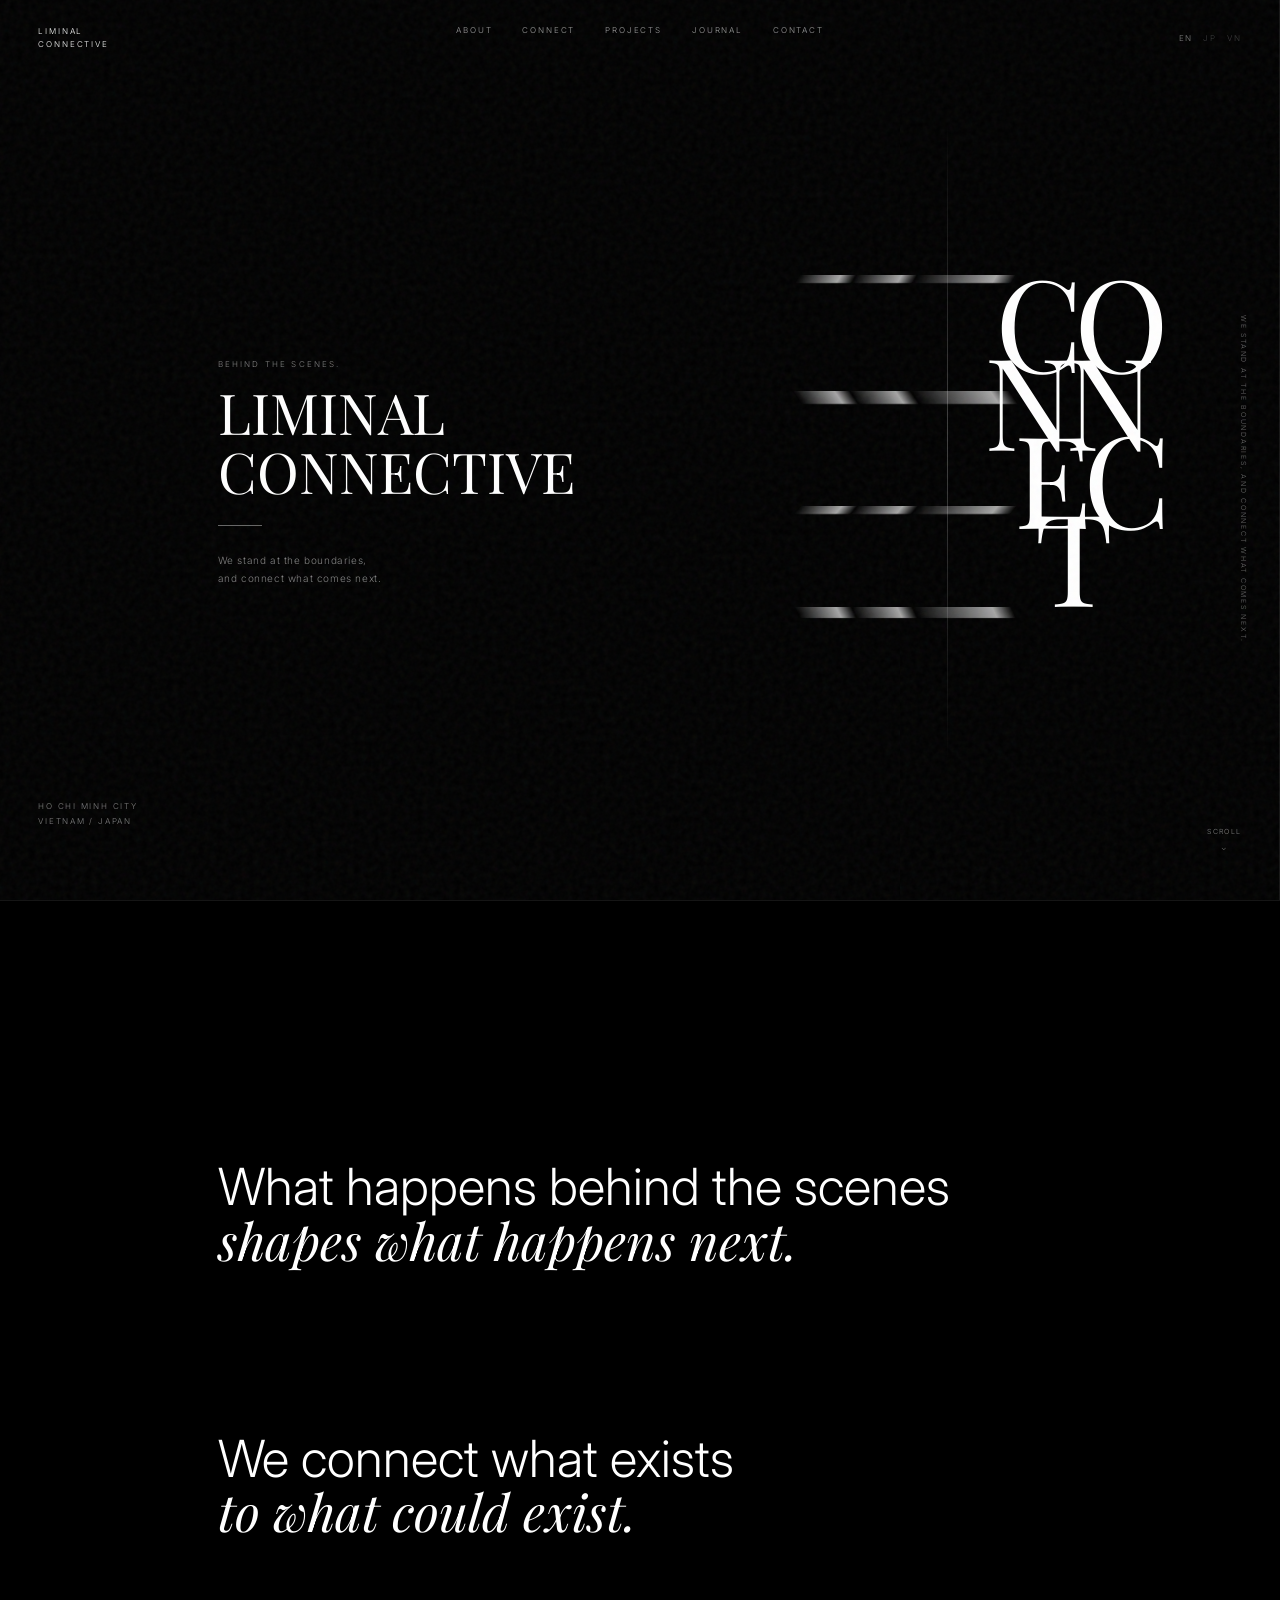
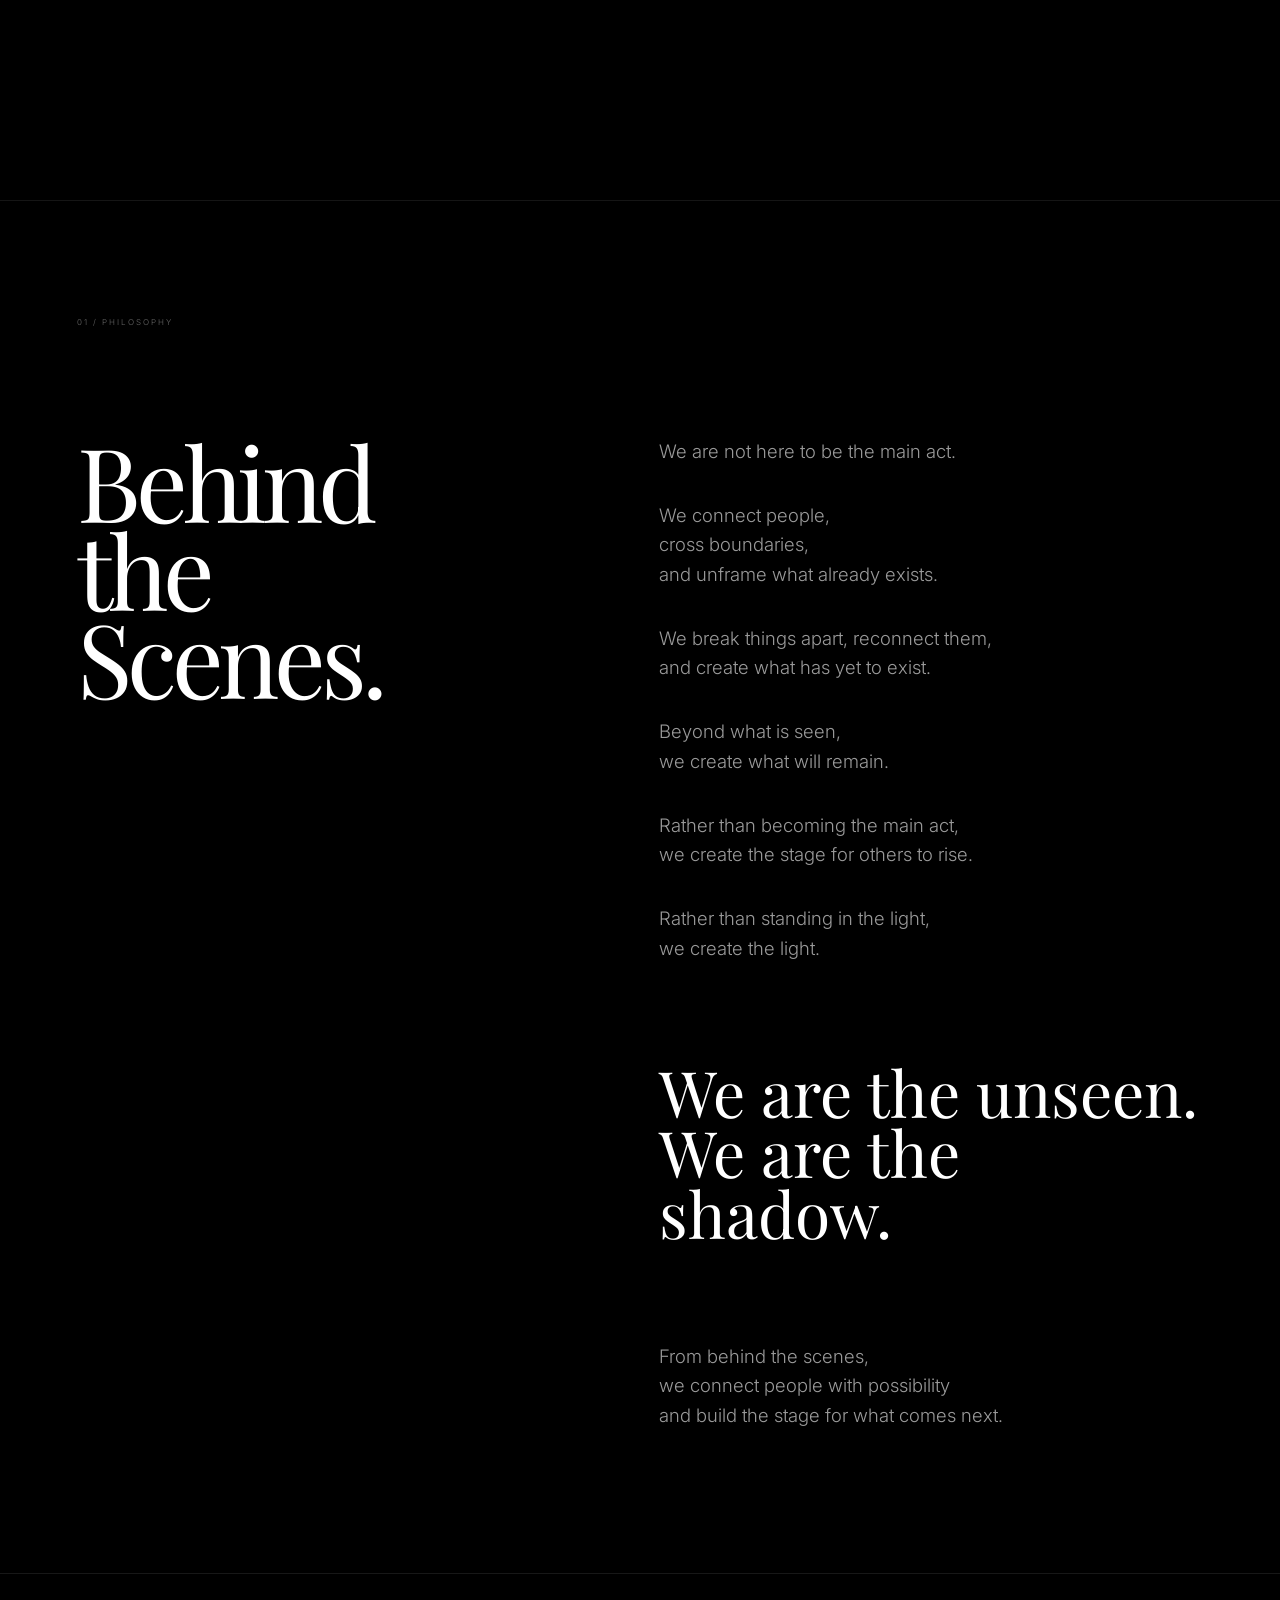
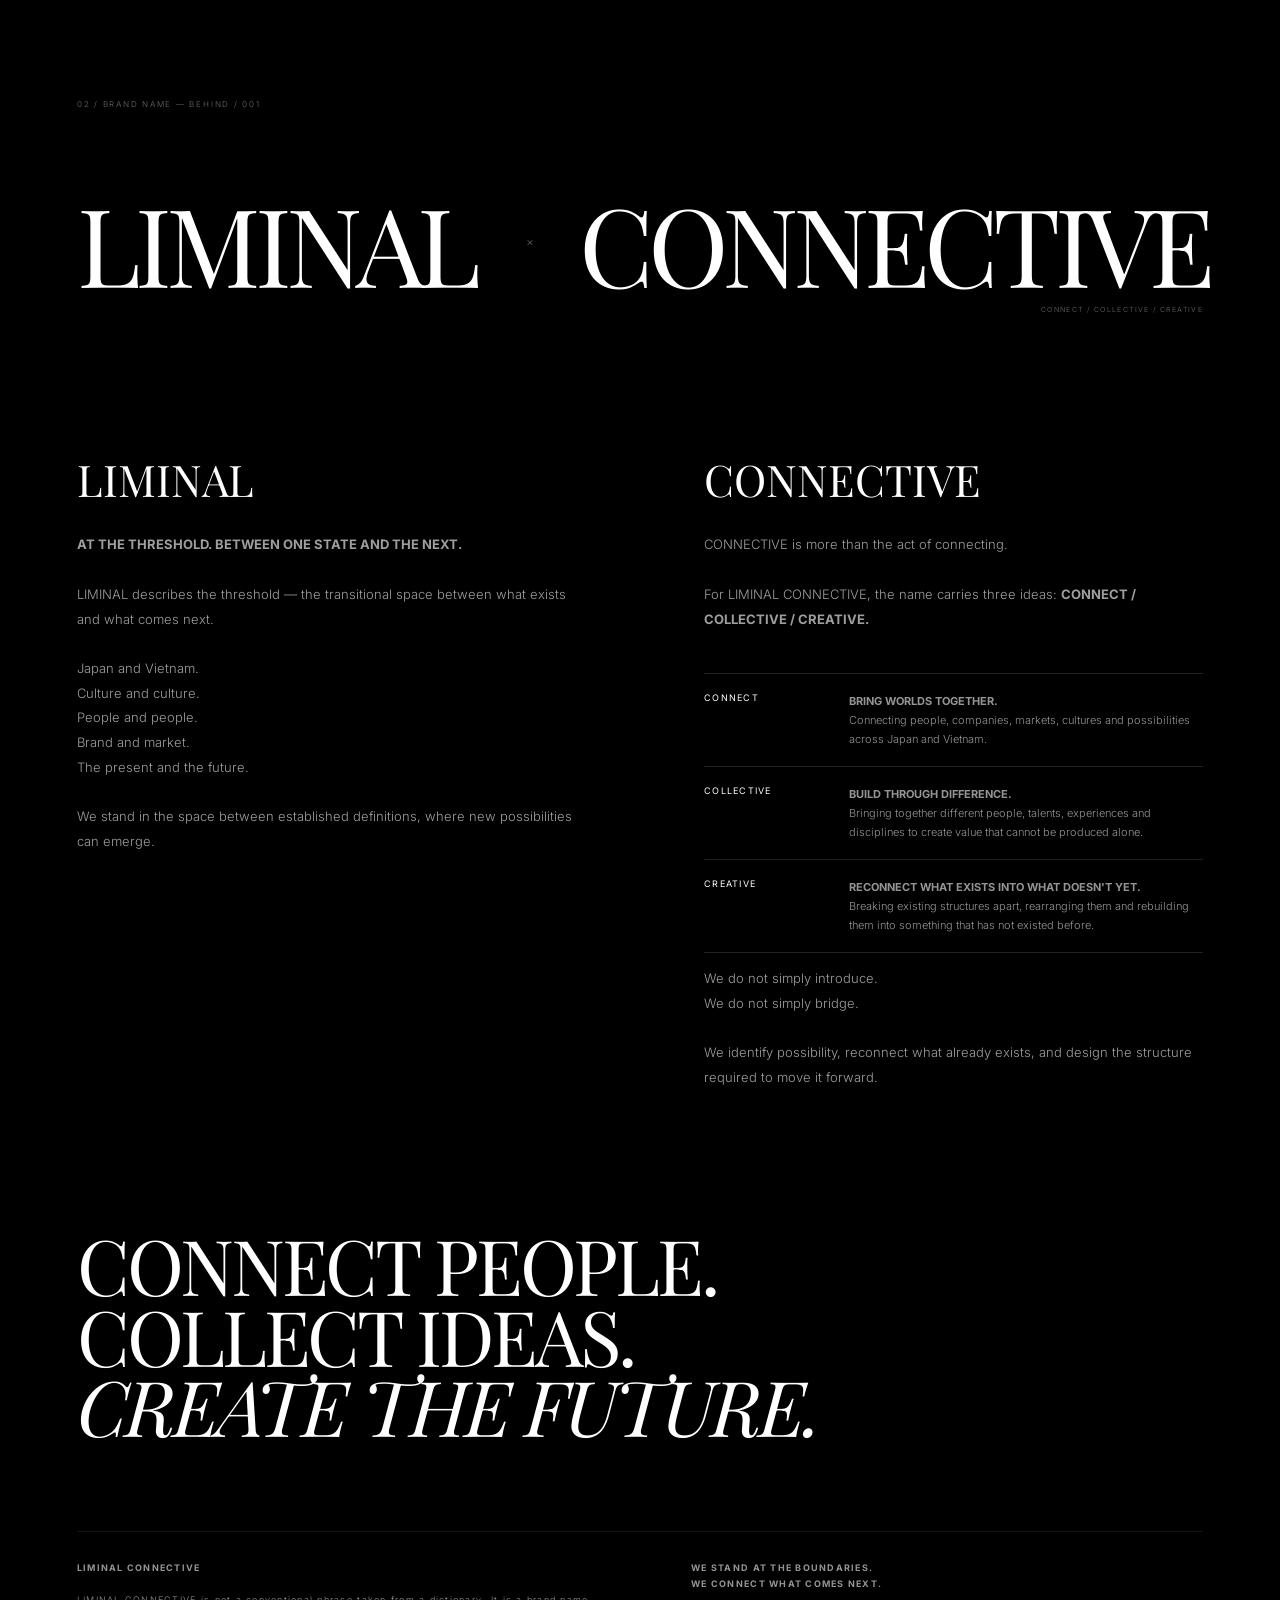
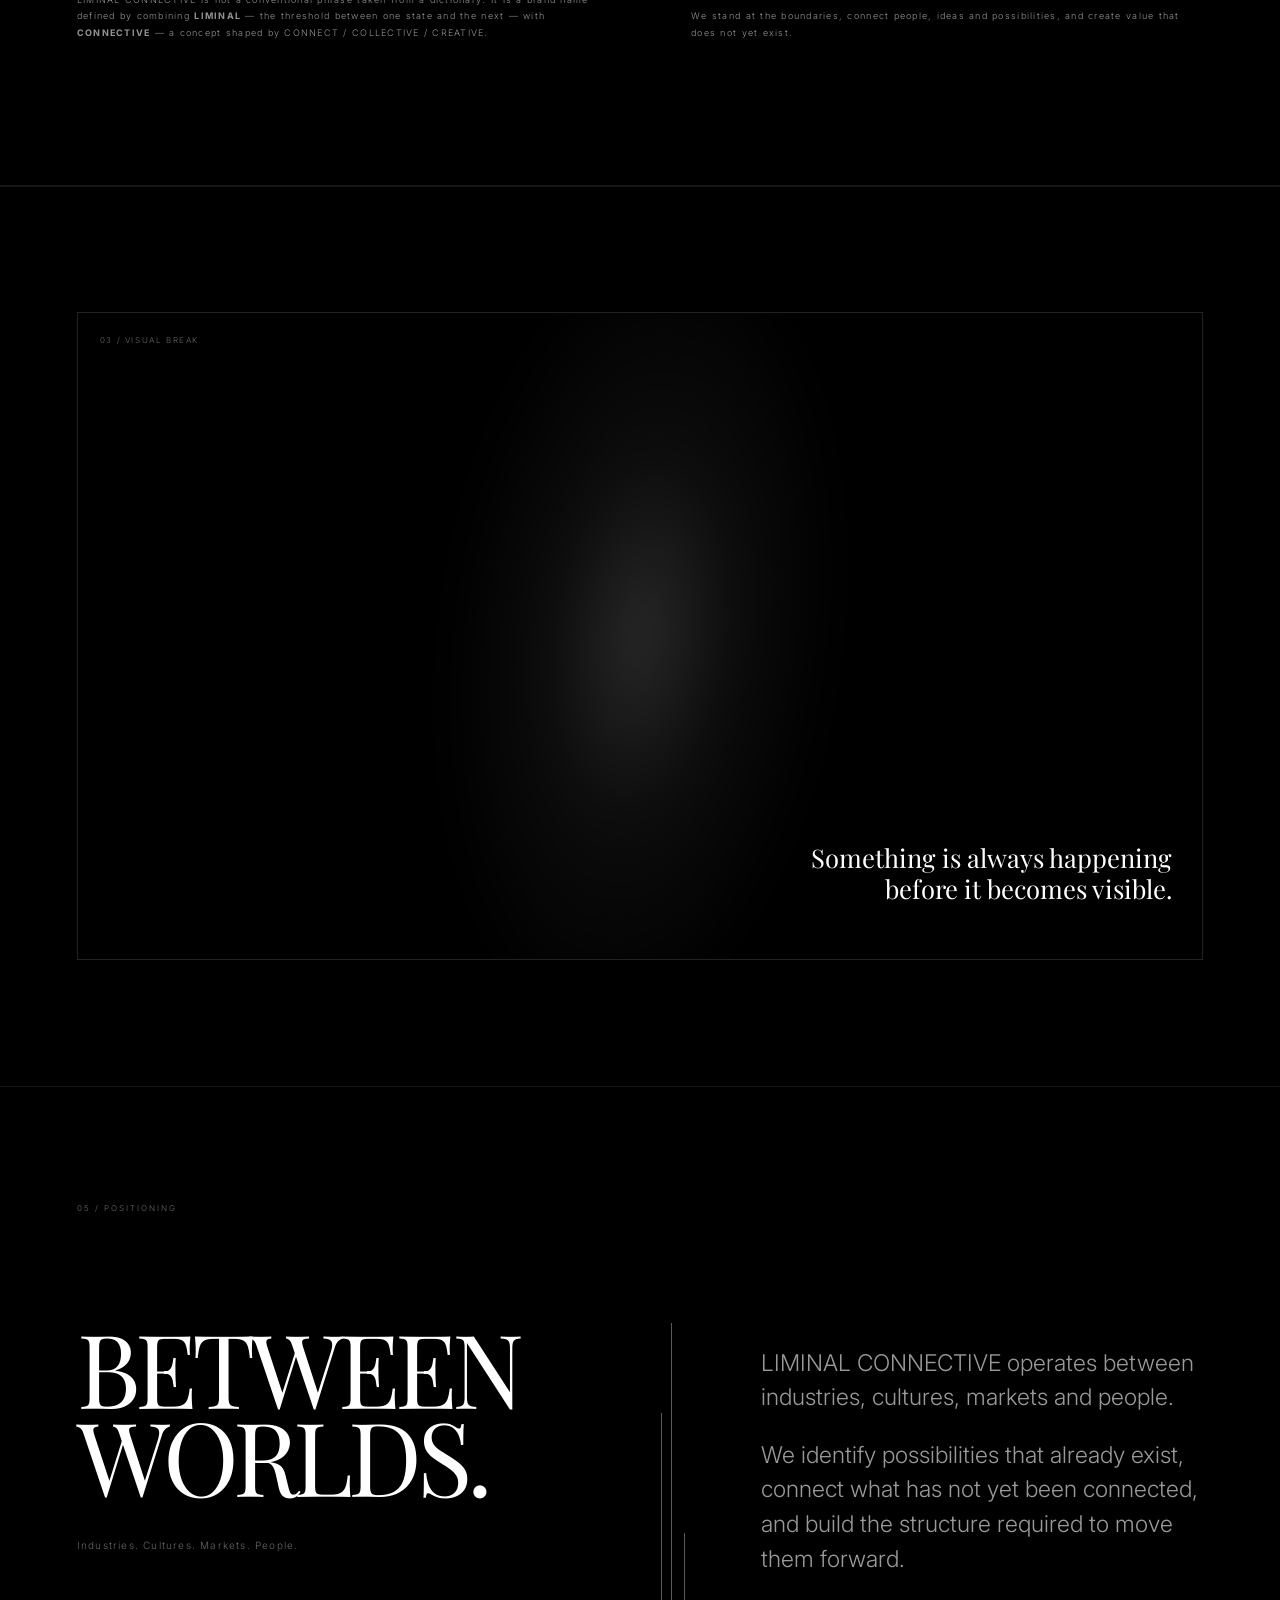
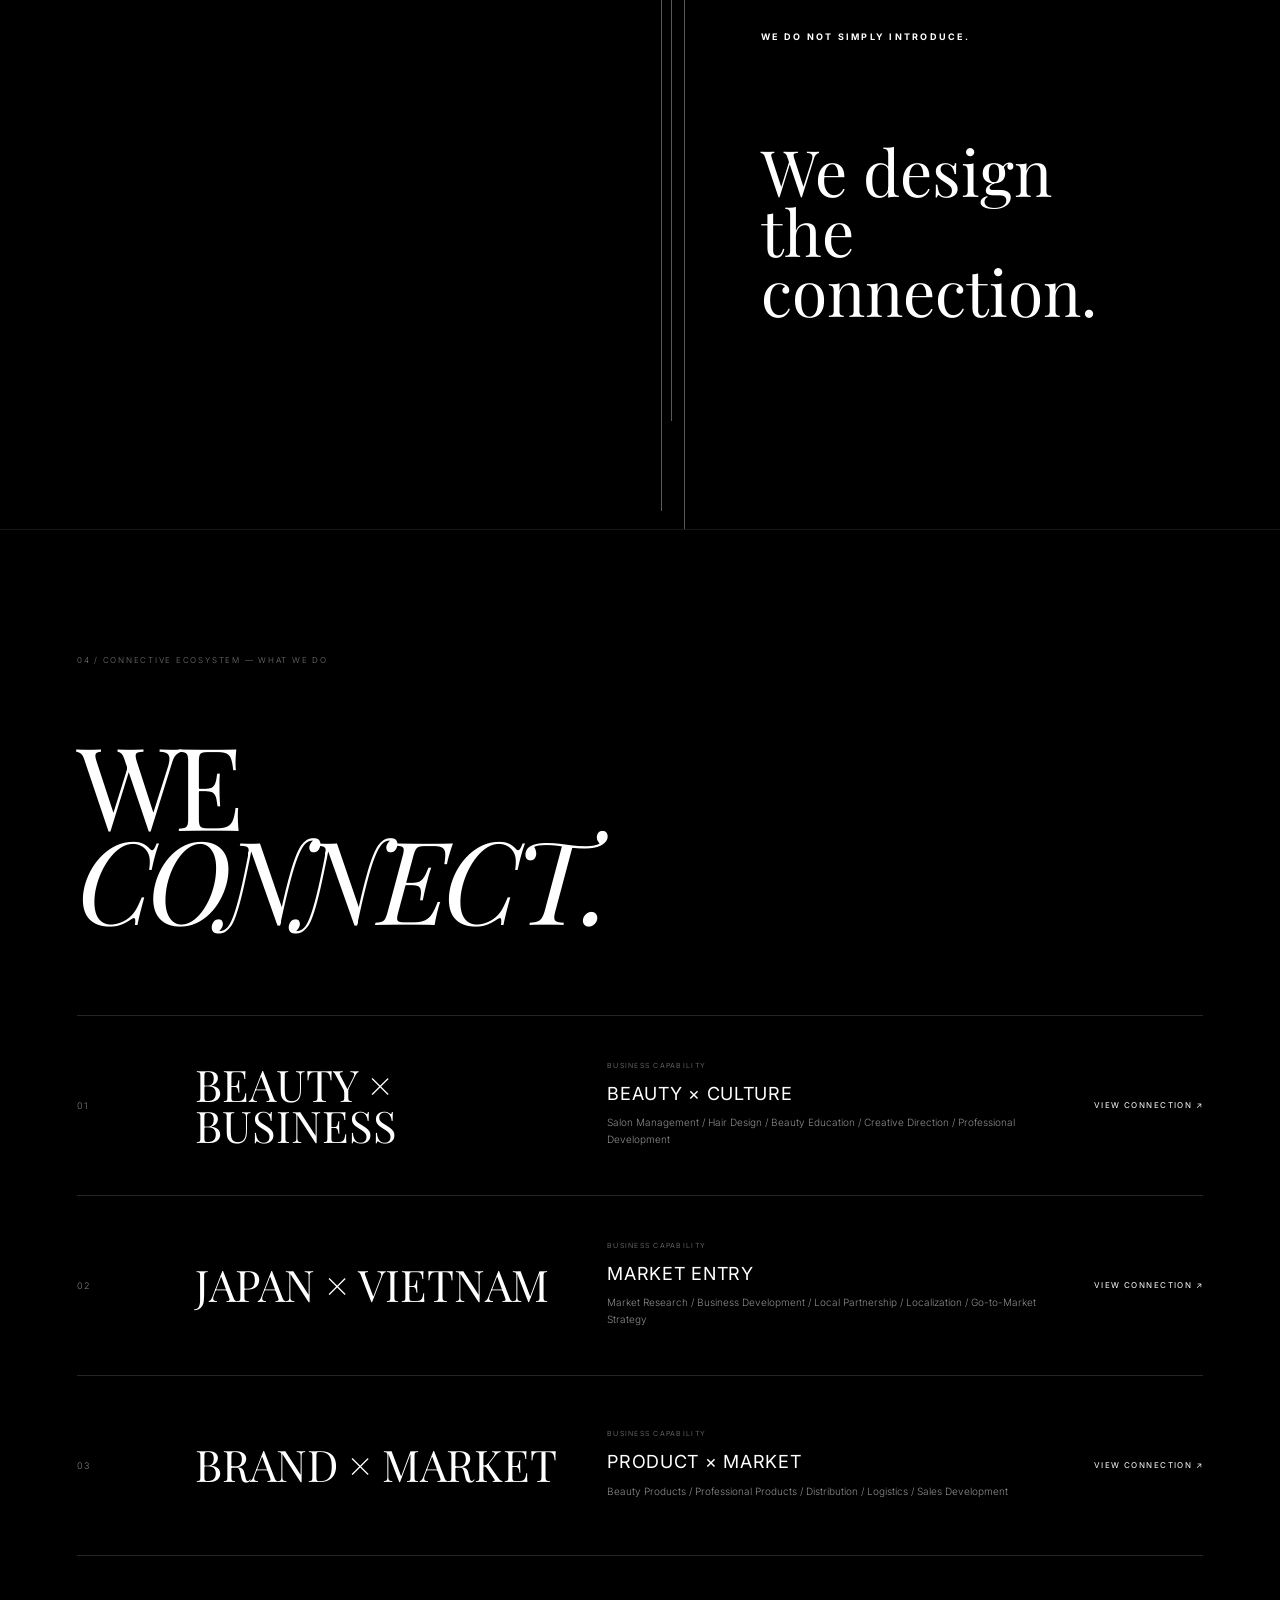
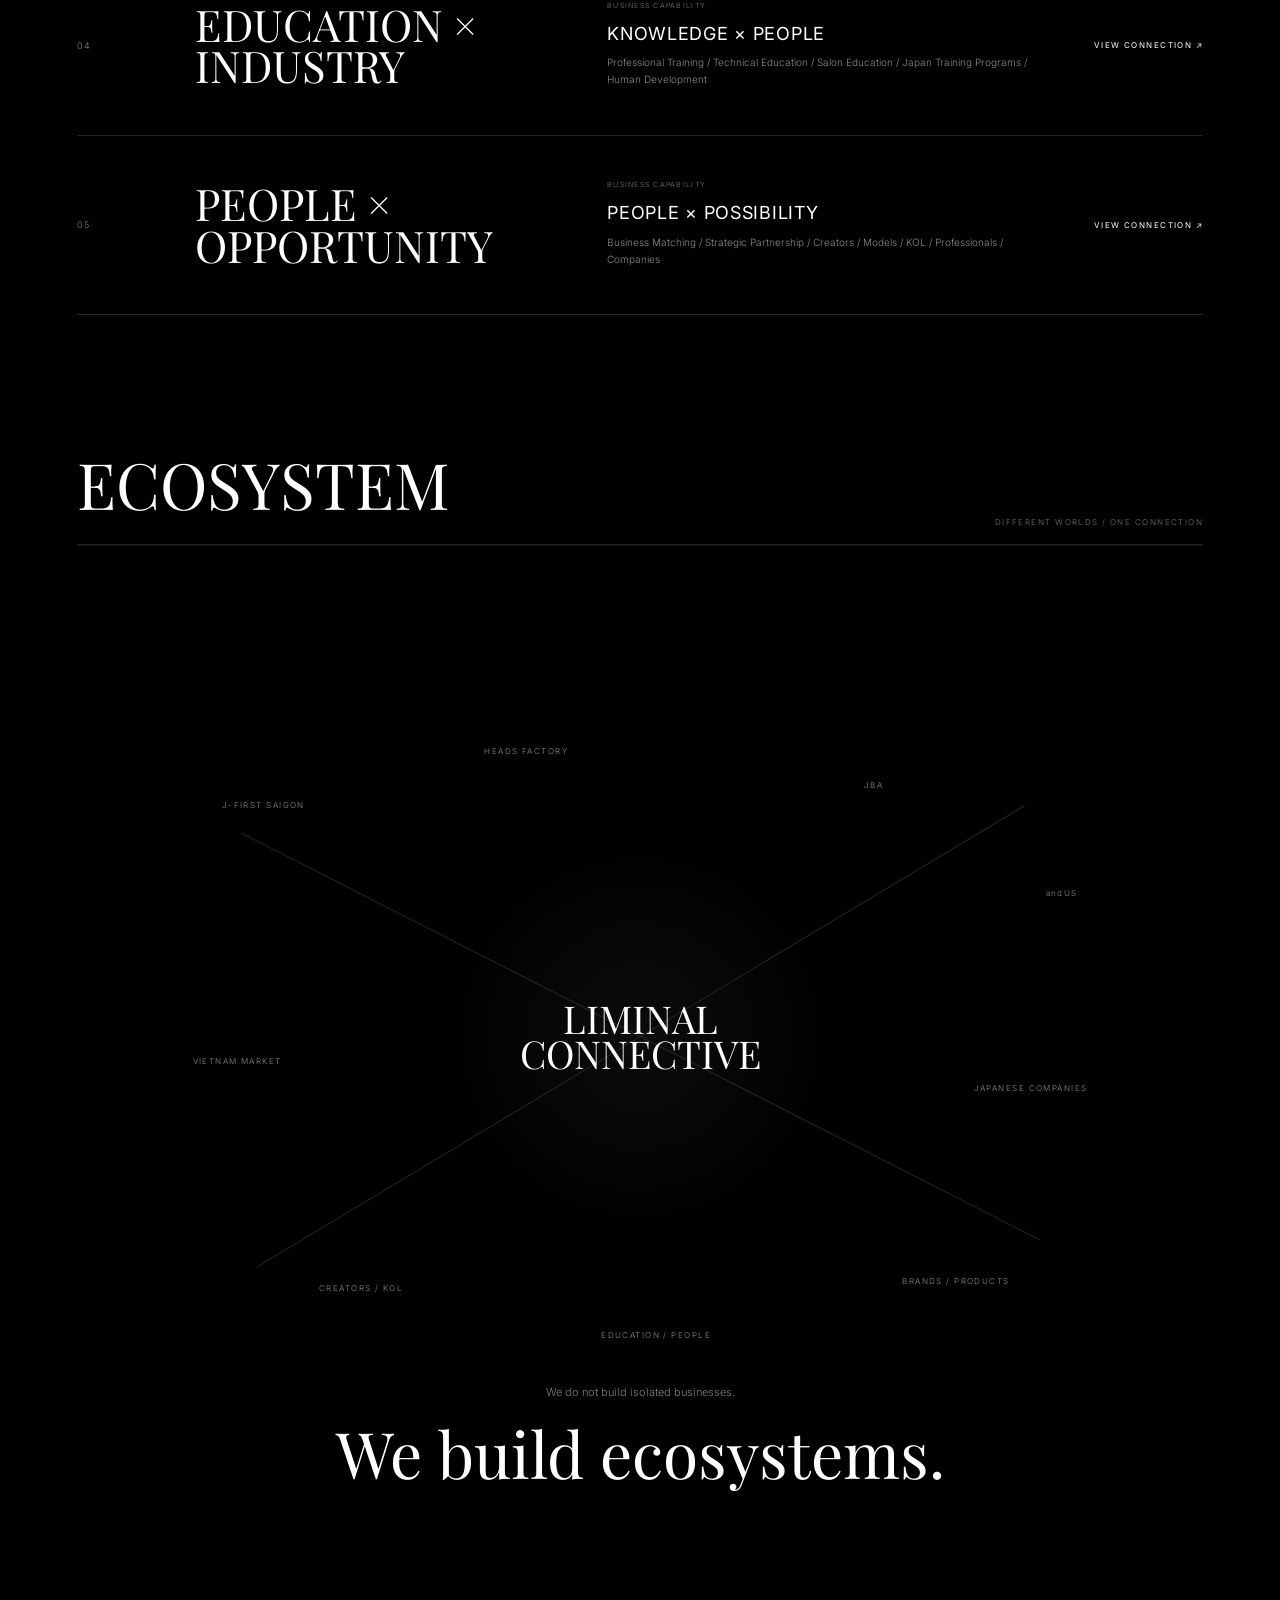
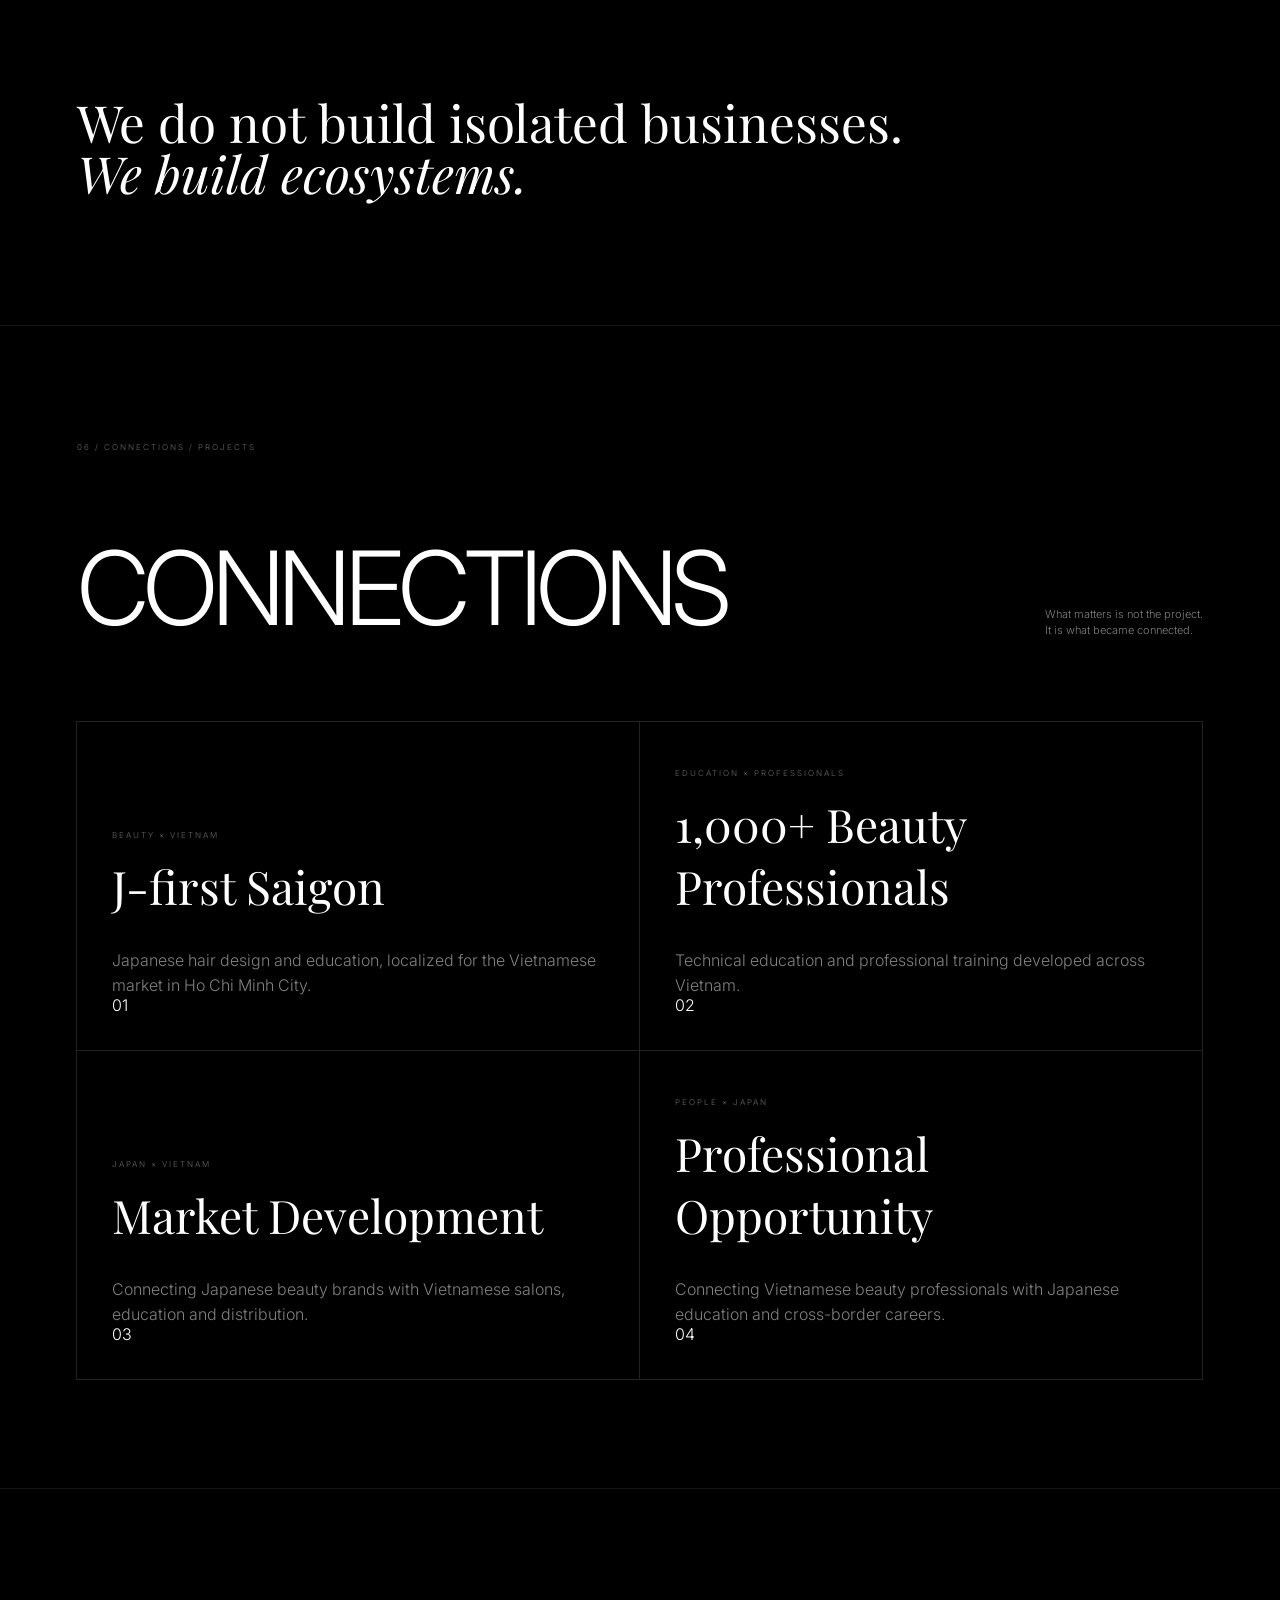
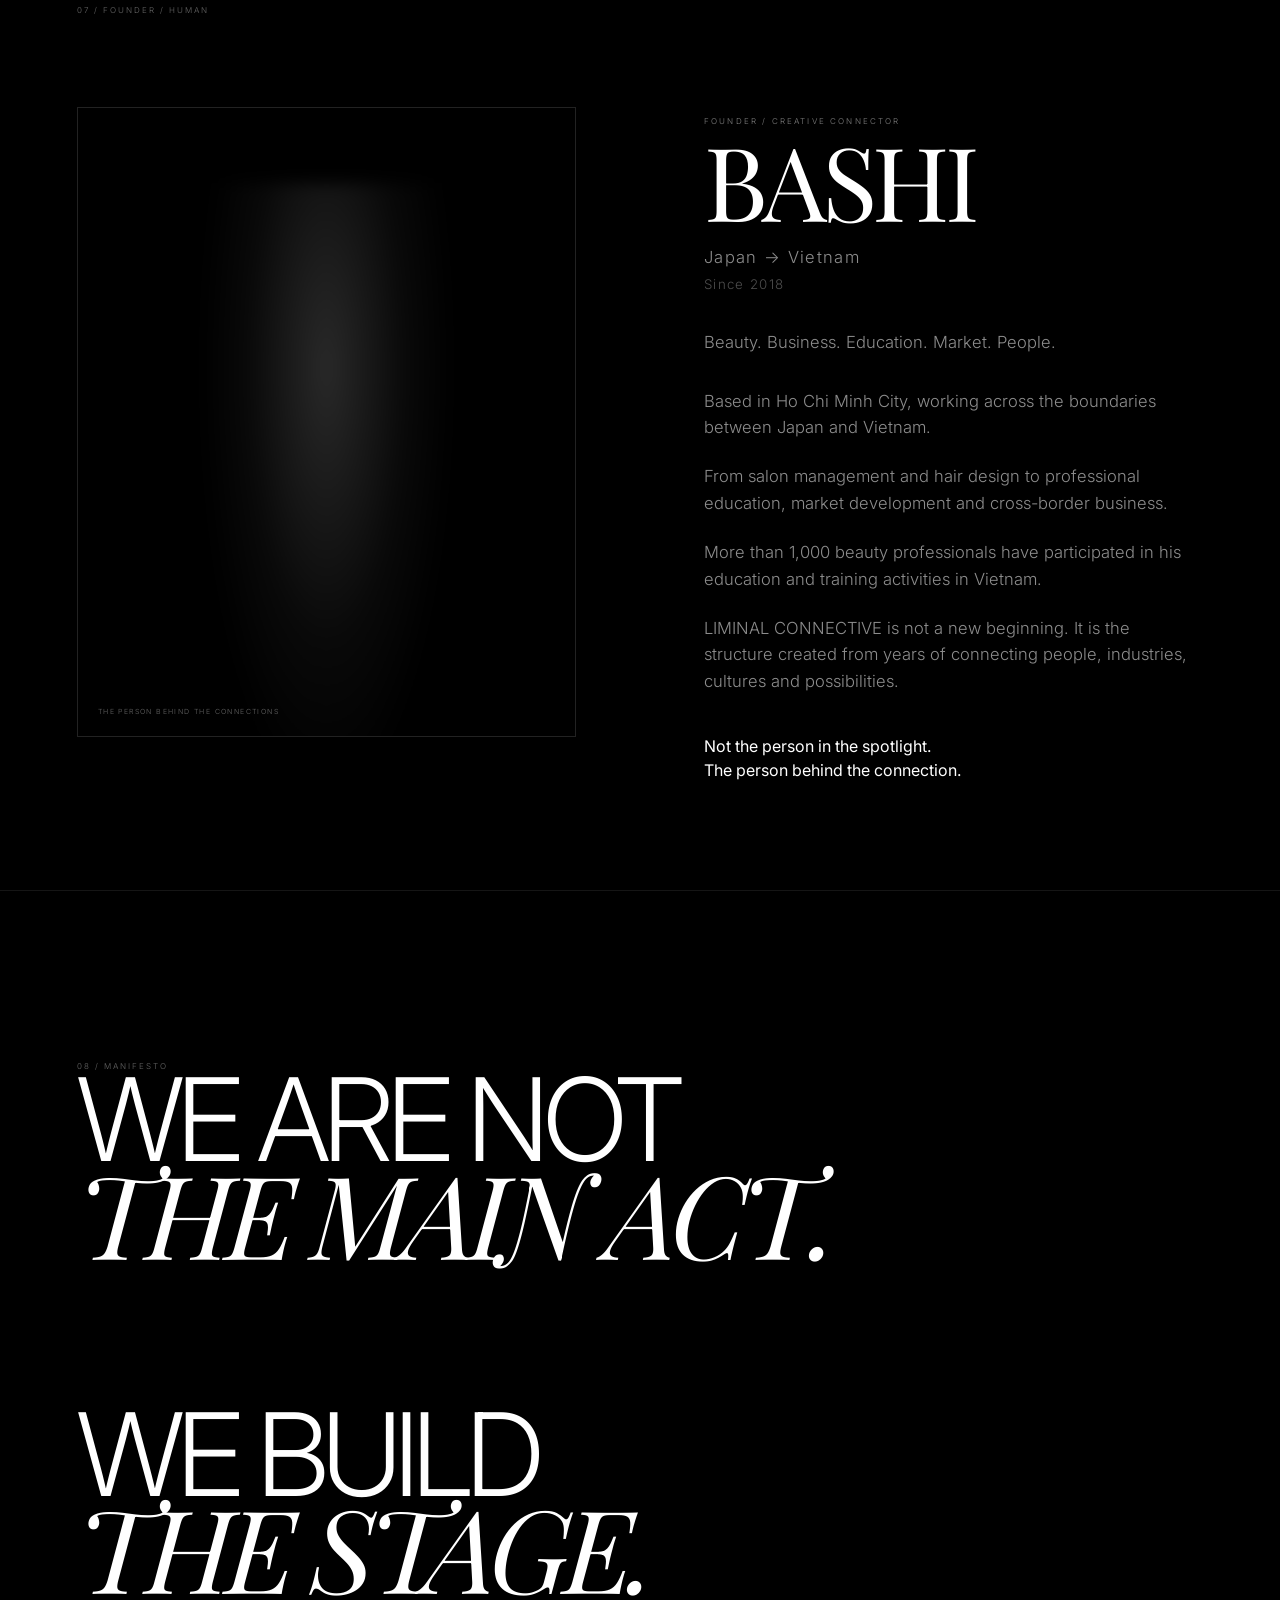
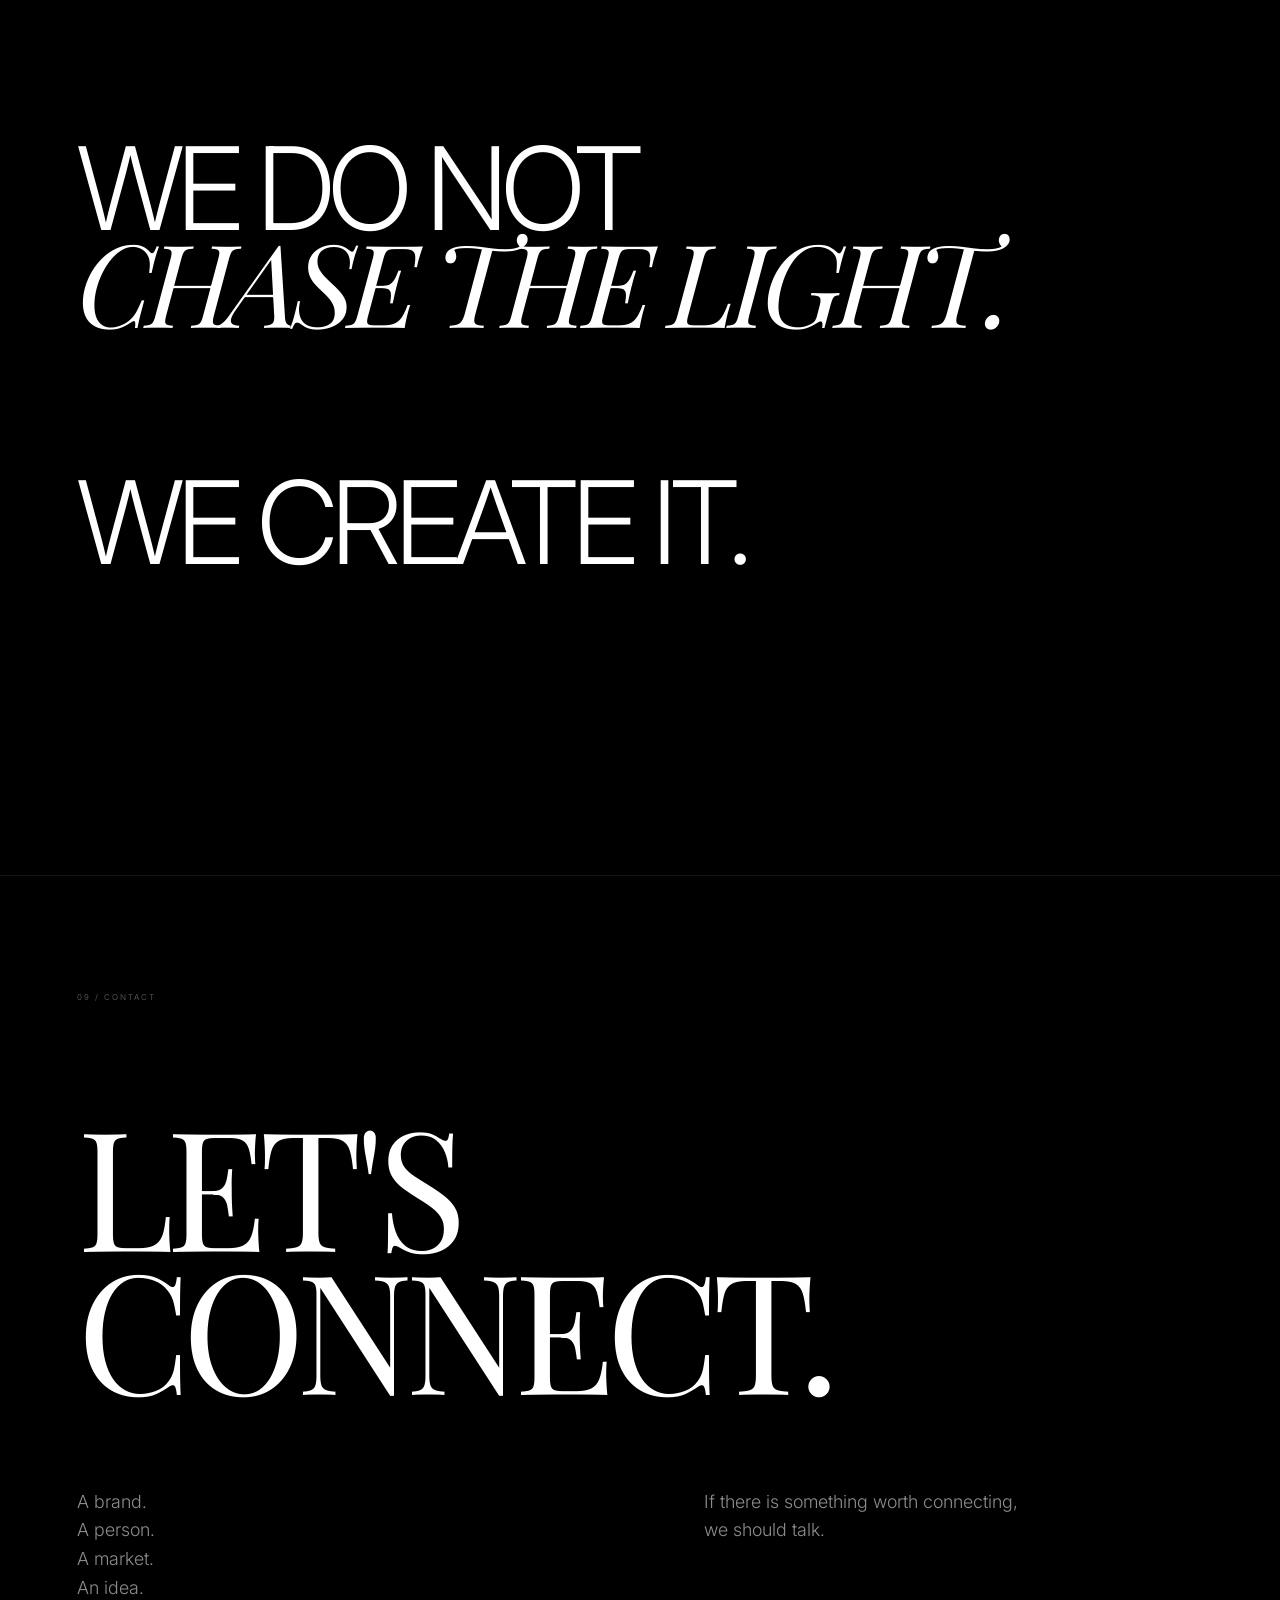
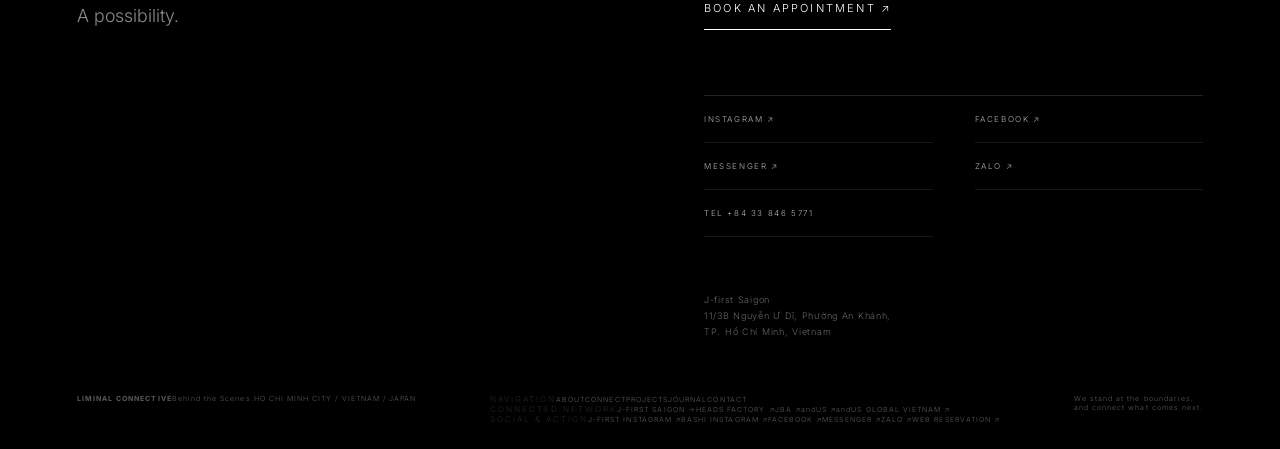
==== commit cfb8b69a: "Add Journal to primary and footer navigation" ====
--- a/index.html
+++ b/index.html
@@ -10,310 +10,28 @@
 <link rel="canonical" href="https://liminal-connective.com/">
 <link rel="icon" type="image/png" href="https://liminal-connective.com/favicon.png">
 <link rel="apple-touch-icon" href="https://liminal-connective.com/favicon.png">
-<meta property="og:type" content="website">
-<meta property="og:site_name" content="LIMINAL CONNECTIVE">
-<meta property="og:title" content="LIMINAL CONNECTIVE | Japan × Vietnam | Beauty, Business & Market">
-<meta property="og:description" content="LIMINAL CONNECTIVE connects Japan and Vietnam across beauty, business, education, market development and people. Behind the Scenes.">
-<meta property="og:url" content="https://liminal-connective.com/">
-<meta property="og:image" content="https://liminal-connective.com/og-image.png">
-<meta property="og:image:width" content="1200">
-<meta property="og:image:height" content="630">
-<meta property="og:image:alt" content="LIMINAL CONNECTIVE — Behind the Scenes.">
-<meta property="og:locale" content="en_US">
-<meta property="og:locale:alternate" content="ja_JP">
-<meta property="og:locale:alternate" content="vi_VN">
-<meta name="twitter:card" content="summary_large_image">
-<meta name="twitter:title" content="LIMINAL CONNECTIVE | Japan × Vietnam | Beauty, Business & Market">
-<meta name="twitter:description" content="LIMINAL CONNECTIVE connects Japan and Vietnam across beauty, business, education, market development and people. Behind the Scenes.">
-<meta name="twitter:image" content="https://liminal-connective.com/og-image.png">
-<script type="application/ld+json">
-{"@context":"https://schema.org","@type":"WebSite","name":"LIMINAL CONNECTIVE","url":"https://liminal-connective.com/","description":"LIMINAL CONNECTIVE connects Japan and Vietnam across beauty, business, education, market development and people. Behind the Scenes."}
-</script>
-<link rel="preconnect" href="https://fonts.googleapis.com"><link rel="preconnect" href="https://fonts.gstatic.com" crossorigin>
-<link href="https://fonts.googleapis.com/css2?family=Inter:wght@300;400;500&family=Playfair+Display:ital,wght@0,400;1,400&display=swap" rel="stylesheet">
-<link rel="stylesheet" href="styles.css">
-<!-- Google tag (gtag.js) -->
-<script async src="https://www.googletagmanager.com/gtag/js?id=G-SGHWR2SFE9"></script>
-<script>
-  window.dataLayer = window.dataLayer || [];
-  function gtag(){dataLayer.push(arguments);}
-  gtag('js', new Date());
-  gtag('config', 'G-SGHWR2SFE9');
-</script>
+<meta property="og:type" content="website"><meta property="og:site_name" content="LIMINAL CONNECTIVE"><meta property="og:title" content="LIMINAL CONNECTIVE | Japan × Vietnam | Beauty, Business & Market"><meta property="og:description" content="LIMINAL CONNECTIVE connects Japan and Vietnam across beauty, business, education, market development and people. Behind the Scenes."><meta property="og:url" content="https://liminal-connective.com/"><meta property="og:image" content="https://liminal-connective.com/og-image.png"><meta property="og:image:width" content="1200"><meta property="og:image:height" content="630"><meta property="og:image:alt" content="LIMINAL CONNECTIVE — Behind the Scenes."><meta property="og:locale" content="en_US"><meta property="og:locale:alternate" content="ja_JP"><meta property="og:locale:alternate" content="vi_VN">
+<meta name="twitter:card" content="summary_large_image"><meta name="twitter:title" content="LIMINAL CONNECTIVE | Japan × Vietnam | Beauty, Business & Market"><meta name="twitter:description" content="LIMINAL CONNECTIVE connects Japan and Vietnam across beauty, business, education, market development and people. Behind the Scenes."><meta name="twitter:image" content="https://liminal-connective.com/og-image.png">
+<script type="application/ld+json">{"@context":"https://schema.org","@type":"WebSite","name":"LIMINAL CONNECTIVE","url":"https://liminal-connective.com/","description":"LIMINAL CONNECTIVE connects Japan and Vietnam across beauty, business, education, market development and people. Behind the Scenes."}</script>
+<link rel="preconnect" href="https://fonts.googleapis.com"><link rel="preconnect" href="https://fonts.gstatic.com" crossorigin><link href="https://fonts.googleapis.com/css2?family=Inter:wght@300;400;500&family=Playfair+Display:ital,wght@0,400;1,400&display=swap" rel="stylesheet"><link rel="stylesheet" href="styles.css">
+<script async src="https://www.googletagmanager.com/gtag/js?id=G-SGHWR2SFE9"></script><script>window.dataLayer=window.dataLayer||[];function gtag(){dataLayer.push(arguments)}gtag('js',new Date());gtag('config','G-SGHWR2SFE9');</script>
 <style>
-/* v16 — BLACK CONTINUITY + BEHIND / 001 BRAND DEFINITION */
-html,body{background:#000!important;color:#fff!important}
-.brand-definition{position:relative;background:#000;color:#fff;padding:14vh 6vw 16vh;border-top:1px solid #171717;border-bottom:1px solid #171717;overflow:hidden}
-.brand-definition .bd-label{font:300 8px/1 Inter,sans-serif;letter-spacing:.22em;opacity:.42;margin-bottom:10vh}
-.brand-definition .bd-title{display:grid;grid-template-columns:1fr auto 1fr;align-items:center;gap:4vw;font-family:"Playfair Display",serif;font-size:8.5vw;line-height:.82;letter-spacing:-.055em}
-.brand-definition .bd-title span:last-child{text-align:right}
-.brand-definition .bd-x{font:300 12px/1 Inter,sans-serif;opacity:.35}
-.brand-definition .bd-sub{margin:18px 0 0 auto;width:max-content;font:300 7px/1.5 Inter,sans-serif;letter-spacing:.2em;opacity:.42}
-.brand-definition .bd-grid{display:grid;grid-template-columns:1fr 1fr;gap:10vw;margin-top:15vh}
-.brand-definition h3{font-family:"Playfair Display",serif;font-size:3.4vw;font-weight:400;margin:0 0 24px}
-.brand-definition p{max-width:650px;font:300 13px/1.9 Inter,sans-serif;opacity:.62}
-.brand-definition .bd-terms{margin-top:42px;border-top:1px solid #222}
-.brand-definition .bd-term{display:grid;grid-template-columns:120px 1fr;gap:25px;padding:18px 0;border-bottom:1px solid #222}
-.brand-definition .bd-term strong{font:400 9px/1.4 Inter,sans-serif;letter-spacing:.14em}
-.brand-definition .bd-term span{font:300 11px/1.7 Inter,sans-serif;opacity:.58}
-.brand-definition .bd-mantra{margin-top:14vh;font-family:"Playfair Display",serif;font-size:6vw;line-height:.92;letter-spacing:-.04em}
-.brand-definition .bd-mantra em{font-weight:400}
-.brand-definition .bd-close{display:grid;grid-template-columns:1fr 1fr;gap:8vw;margin-top:10vh;padding-top:28px;border-top:1px solid #222;font:300 9px/1.8 Inter,sans-serif;letter-spacing:.14em;opacity:.58}
-@media(max-width:800px){
- .brand-definition{padding:12vh 18px}
- .brand-definition .bd-label{margin-bottom:8vh}
- .brand-definition .bd-title{grid-template-columns:1fr;font-size:18vw;gap:18px}
- .brand-definition .bd-title span:last-child{text-align:left}
- .brand-definition .bd-x{font-size:10px}
- .brand-definition .bd-sub{margin:12px 0 0;width:auto}
- .brand-definition .bd-grid{grid-template-columns:1fr;gap:10vh;margin-top:12vh}
- .brand-definition h3{font-size:10vw}
- .brand-definition .bd-term{grid-template-columns:1fr;gap:8px}
- .brand-definition .bd-mantra{font-size:13vw}
- .brand-definition .bd-close{grid-template-columns:1fr;gap:24px}
-}
-
-/* v17 — MERGED CONNECTIVE ECOSYSTEM */
-html,body,main,section,footer{background:#000!important}
-a,a:link,a:visited,a:hover,a:active{color:inherit}
-.connective-system{background:#000;color:#fff;padding:14vh 6vw;border-top:1px solid #181818}
-.cs-label{font:300 8px/1 Inter,sans-serif;letter-spacing:.22em;opacity:.45}
-.cs-head{font-family:"Playfair Display",serif;font-size:9vw;line-height:.82;letter-spacing:-.055em;margin:8vh 0 10vh}
-.cs-card{position:relative;display:grid;grid-template-columns:80px 1fr 1.2fr auto;gap:3vw;align-items:center;min-height:180px;padding:34px 0;border-top:1px solid #252525;color:#fff;text-decoration:none;transition:background .3s,padding .3s}
-.cs-card:last-of-type{border-bottom:1px solid #252525}
-.cs-card:hover{background:#101010;padding-left:22px;padding-right:22px}
-.cs-card .num{font:300 9px/1 Inter,sans-serif;letter-spacing:.16em;opacity:.5}
-.cs-card .pair{font-family:"Playfair Display",serif;font-size:3.4vw;line-height:.95}
-.cs-card .cap small{display:block;font:300 7px/1 Inter,sans-serif;letter-spacing:.18em;opacity:.48;margin-bottom:14px}
-.cs-card .cap strong{display:block;font:400 18px/1.2 Inter,sans-serif;letter-spacing:.04em;margin-bottom:10px}
-.cs-card .cap p{font:300 10px/1.7 Inter,sans-serif;opacity:.55;margin:0;max-width:540px}
-.cs-card .view{font:400 8px/1 Inter,sans-serif;letter-spacing:.18em;white-space:nowrap;opacity:1}
-.cs-eco{padding-top:14vh}
-.cs-eco-title{display:flex;justify-content:space-between;align-items:end;border-bottom:1px solid #222;padding-bottom:18px}
-.cs-eco-title h3{font-family:"Playfair Display",serif;font-size:5vw;font-weight:400;margin:0}
-.cs-eco-title span{font:300 8px/1 Inter,sans-serif;letter-spacing:.18em;opacity:.45}
-.cs-copy{font-family:"Playfair Display",serif;font-size:4vw;line-height:1;margin-top:8vh}
-.cs-copy em{font-weight:400}
-.editorial-links a{min-height:105px!important;padding:28px 20px!important;background:#050505!important;color:#fff!important;opacity:1!important}
-.editorial-links a:hover{background:#101010!important}
-.editorial-links strong{color:#fff!important;opacity:1!important}
-.editorial-links em{color:#fff!important;opacity:.85!important}
-@media(max-width:800px){
- .connective-system{padding:11vh 18px}
- .cs-head{font-size:18vw}
- .cs-card{grid-template-columns:35px 1fr;gap:16px;min-height:0;padding:30px 0}
- .cs-card:hover{padding-left:0;padding-right:0}
- .cs-card .pair{font-size:9vw}.cs-card .cap{grid-column:2}.cs-card .view{grid-column:2;margin-top:10px}
- .cs-eco-title{display:block}.cs-eco-title h3{font-size:12vw}.cs-eco-title span{display:block;margin-top:12px}
- .cs-copy{font-size:10vw}
-}
-.brand-definition .jp-note{font-family:Inter,"Noto Sans JP",sans-serif;font-size:.86em;letter-spacing:.03em;opacity:.58}
+html,body,main,section,footer{background:#000!important;color:#fff!important}a,a:link,a:visited,a:hover,a:active{color:inherit}.brand-definition{position:relative;background:#000;color:#fff;padding:14vh 6vw 16vh;border-top:1px solid #171717;border-bottom:1px solid #171717;overflow:hidden}.brand-definition .bd-label{font:300 8px/1 Inter,sans-serif;letter-spacing:.22em;opacity:.42;margin-bottom:10vh}.brand-definition .bd-title{display:grid;grid-template-columns:1fr auto 1fr;align-items:center;gap:4vw;font-family:"Playfair Display",serif;font-size:8.5vw;line-height:.82;letter-spacing:-.055em}.brand-definition .bd-title span:last-child{text-align:right}.brand-definition .bd-x{font:300 12px/1 Inter,sans-serif;opacity:.35}.brand-definition .bd-sub{margin:18px 0 0 auto;width:max-content;font:300 7px/1.5 Inter,sans-serif;letter-spacing:.2em;opacity:.42}.brand-definition .bd-grid{display:grid;grid-template-columns:1fr 1fr;gap:10vw;margin-top:15vh}.brand-definition h3{font-family:"Playfair Display",serif;font-size:3.4vw;font-weight:400;margin:0 0 24px}.brand-definition p{max-width:650px;font:300 13px/1.9 Inter,sans-serif;opacity:.62}.brand-definition .bd-terms{margin-top:42px;border-top:1px solid #222}.brand-definition .bd-term{display:grid;grid-template-columns:120px 1fr;gap:25px;padding:18px 0;border-bottom:1px solid #222}.brand-definition .bd-term strong{font:400 9px/1.4 Inter,sans-serif;letter-spacing:.14em}.brand-definition .bd-term span{font:300 11px/1.7 Inter,sans-serif;opacity:.58}.brand-definition .bd-mantra{margin-top:14vh;font-family:"Playfair Display",serif;font-size:6vw;line-height:.92;letter-spacing:-.04em}.brand-definition .bd-mantra em{font-weight:400}.brand-definition .bd-close{display:grid;grid-template-columns:1fr 1fr;gap:8vw;margin-top:10vh;padding-top:28px;border-top:1px solid #222;font:300 9px/1.8 Inter,sans-serif;letter-spacing:.14em;opacity:.58}.connective-system{background:#000;color:#fff;padding:14vh 6vw;border-top:1px solid #181818}.cs-label{font:300 8px/1 Inter,sans-serif;letter-spacing:.22em;opacity:.45}.cs-head{font-family:"Playfair Display",serif;font-size:9vw;line-height:.82;letter-spacing:-.055em;margin:8vh 0 10vh}.cs-card{position:relative;display:grid;grid-template-columns:80px 1fr 1.2fr auto;gap:3vw;align-items:center;min-height:180px;padding:34px 0;border-top:1px solid #252525;color:#fff;text-decoration:none;transition:background .3s,padding .3s}.cs-card:last-of-type{border-bottom:1px solid #252525}.cs-card:hover{background:#101010;padding-left:22px;padding-right:22px}.cs-card .num{font:300 9px/1 Inter,sans-serif;letter-spacing:.16em;opacity:.5}.cs-card .pair{font-family:"Playfair Display",serif;font-size:3.4vw;line-height:.95}.cs-card .cap small{display:block;font:300 7px/1 Inter,sans-serif;letter-spacing:.18em;opacity:.48;margin-bottom:14px}.cs-card .cap strong{display:block;font:400 18px/1.2 Inter,sans-serif;letter-spacing:.04em;margin-bottom:10px}.cs-card .cap p{font:300 10px/1.7 Inter,sans-serif;opacity:.55;margin:0;max-width:540px}.cs-card .view{font:400 8px/1 Inter,sans-serif;letter-spacing:.18em;white-space:nowrap;opacity:1}.cs-eco{padding-top:14vh}.cs-eco-title{display:flex;justify-content:space-between;align-items:end;border-bottom:1px solid #222;padding-bottom:18px}.cs-eco-title h3{font-family:"Playfair Display",serif;font-size:5vw;font-weight:400;margin:0}.cs-eco-title span{font:300 8px/1 Inter,sans-serif;letter-spacing:.18em;opacity:.45}.cs-copy{font-family:"Playfair Display",serif;font-size:4vw;line-height:1;margin-top:8vh}.editorial-links a{min-height:105px!important;padding:28px 20px!important;background:#050505!important;color:#fff!important;opacity:1!important}.editorial-links a:hover{background:#101010!important}.editorial-links strong{color:#fff!important;opacity:1!important}.editorial-links em{color:#fff!important;opacity:.85!important}.brand-definition .jp-note{font-family:Inter,"Noto Sans JP",sans-serif;font-size:.86em;letter-spacing:.03em;opacity:.58}
+@media(max-width:800px){.brand-definition{padding:12vh 18px}.brand-definition .bd-label{margin-bottom:8vh}.brand-definition .bd-title{grid-template-columns:1fr;font-size:18vw;gap:18px}.brand-definition .bd-title span:last-child{text-align:left}.brand-definition .bd-x{font-size:10px}.brand-definition .bd-sub{margin:12px 0 0;width:auto}.brand-definition .bd-grid{grid-template-columns:1fr;gap:10vh;margin-top:12vh}.brand-definition h3{font-size:10vw}.brand-definition .bd-term{grid-template-columns:1fr;gap:8px}.brand-definition .bd-mantra{font-size:13vw}.brand-definition .bd-close{grid-template-columns:1fr;gap:24px}.connective-system{padding:11vh 18px}.cs-head{font-size:18vw}.cs-card{grid-template-columns:35px 1fr;gap:16px;min-height:0;padding:30px 0}.cs-card:hover{padding-left:0;padding-right:0}.cs-card .pair{font-size:9vw}.cs-card .cap{grid-column:2}.cs-card .view{grid-column:2;margin-top:10px}.cs-eco-title{display:block}.cs-eco-title h3{font-size:12vw}.cs-eco-title span{display:block;margin-top:12px}.cs-copy{font-size:10vw}}
 </style></head>
-<body>
-<div class="noise"></div><div class="progress"><span></span></div>
-<header><a class="logo" href="#top">LIMINAL<br>CONNECTIVE</a><nav><a href="#philosophy" data-i18n="navAbout">ABOUT</a><a href="#connect" data-i18n="navConnect">CONNECT</a><a href="#connections" data-i18n="navProjects">PROJECTS</a><a href="#contact" data-i18n="navContact">CONTACT</a></nav><div class="langs" aria-label="Language"><button class="active" data-lang="en">EN</button><button data-lang="ja">JP</button><button data-lang="vi">VN</button></div></header>
-<main id="top">
-<section class="hero">
-<div class="meta">HO CHI MINH CITY<br>VIETNAM / JAPAN</div>
-<div class="identity"><p class="kicker">BEHIND THE SCENES.</p><h1>LIMINAL<br>CONNECTIVE</h1><i></i><p><span data-i18n="heroTag">We stand at the boundaries,<br>and connect what comes next.</span></p></div>
-<div class="art"><div class="word"><span>CO</span><span>NN</span><span>EC</span><span>T</span></div><b class="g g1"></b><b class="g g2"></b><b class="g g3"></b><b class="g g4"></b></div>
-<div class="vertical">WE STAND AT THE BOUNDARIES, AND CONNECT WHAT COMES NEXT.</div><a class="scroll" href="#intro">SCROLL<br>⌄</a>
-</section>
+<body><div class="noise"></div><div class="progress"><span></span></div>
+<header><a class="logo" href="#top">LIMINAL<br>CONNECTIVE</a><nav><a href="#philosophy" data-i18n="navAbout">ABOUT</a><a href="#connect" data-i18n="navConnect">CONNECT</a><a href="#connections" data-i18n="navProjects">PROJECTS</a><a href="journal.html">JOURNAL</a><a href="#contact" data-i18n="navContact">CONTACT</a></nav><div class="langs" aria-label="Language"><button class="active" data-lang="en">EN</button><button data-lang="ja">JP</button><button data-lang="vi">VN</button></div></header>
+<main id="top"><section class="hero"><div class="meta">HO CHI MINH CITY<br>VIETNAM / JAPAN</div><div class="identity"><p class="kicker">BEHIND THE SCENES.</p><h1>LIMINAL<br>CONNECTIVE</h1><i></i><p><span data-i18n="heroTag">We stand at the boundaries,<br>and connect what comes next.</span></p></div><div class="art"><div class="word"><span>CO</span><span>NN</span><span>EC</span><span>T</span></div><b class="g g1"></b><b class="g g2"></b><b class="g g3"></b><b class="g g4"></b></div><div class="vertical">WE STAND AT THE BOUNDARIES, AND CONNECT WHAT COMES NEXT.</div><a class="scroll" href="#intro">SCROLL<br>⌄</a></section>
 <section id="intro" class="intro reveal"><p><span data-i18n="intro1">What happens behind the scenes<br><em>shapes what happens next.</em></span></p><p><span data-i18n="intro2">We connect what exists<br><em>to what could exist.</em></span></p></section>
 <section id="philosophy" class="reveal"><small>01 / PHILOSOPHY</small><div class="grid"><h2>Behind<br>the Scenes.</h2><div class="copy"><p><span data-i18n="p1">We are not here to be the main act.</span></p><p><span data-i18n="p2">We connect people,<br>cross boundaries,<br>and unframe what already exists.</span></p><p><span data-i18n="p3">We break things apart, reconnect them,<br>and create what has yet to exist.</span></p><p><span data-i18n="p4">Beyond what is seen,<br>we create what will remain.</span></p><p><span data-i18n="p5">Rather than becoming the main act,<br>we create the stage for others to rise.</span></p><p><span data-i18n="p6">Rather than standing in the light,<br>we create the light.</span></p><h3><span data-i18n="p7">We are the unseen.<br>We are the shadow.</span></h3><p><span data-i18n="p8">From behind the scenes,<br>we connect people with possibility<br>and build the stage for what comes next.</span></p></div></div></section>
-<section id="brand-name" class="brand-definition">
-  <div class="bd-label" data-lc-en="02 / BRAND NAME — BEHIND / 001" data-lc-ja="02 / ブランドネーム — BEHIND / 001" data-lc-vi="02 / TÊN THƯƠNG HIỆU — BEHIND / 001">02 / BRAND NAME — BEHIND / 001</div>
-
-  <div class="bd-title">
-    <span>LIMINAL</span><b class="bd-x">×</b><span>CONNECTIVE</span>
-  </div>
-  <div class="bd-sub">CONNECT / COLLECTIVE / CREATIVE</div>
-
-  <div class="bd-grid">
-    <div>
-      <h3>LIMINAL</h3>
-      <p
-        data-lc-en="<strong>AT THE THRESHOLD. BETWEEN ONE STATE AND THE NEXT.</strong><br><br>LIMINAL describes the threshold — the transitional space between what exists and what comes next.<br><br>Japan and Vietnam.<br>Culture and culture.<br>People and people.<br>Brand and market.<br>The present and the future.<br><br>We stand in the space between established definitions, where new possibilities can emerge."
-        data-lc-ja="<strong>境界に立つ。ひとつの状態から、次の状態へ移る「あいだ」。</strong><br><br>LIMINALとは、すでに存在するものと、これから生まれるものの間にある境界領域を意味する。<br><br>日本とベトナム。<br>文化と文化。<br>人と人。<br>ブランドと市場。<br>現在と未来。<br><br>既存の定義と定義の間に立つことで、まだ見えていない可能性が生まれる。"
-        data-lc-vi="<strong>ĐỨNG Ở NGƯỠNG CHUYỂN TIẾP. GIỮA MỘT TRẠNG THÁI VÀ TRẠNG THÁI TIẾP THEO.</strong><br><br>LIMINAL mô tả không gian chuyển tiếp — ranh giới giữa điều đang tồn tại và điều sắp hình thành.<br><br>Nhật Bản và Việt Nam.<br>Văn hoá và văn hoá.<br>Con người và con người.<br>Thương hiệu và thị trường.<br>Hiện tại và tương lai.<br><br>Chúng tôi đứng giữa những định nghĩa đã có, tại nơi những khả năng mới có thể xuất hiện.">
-        <strong>AT THE THRESHOLD. BETWEEN ONE STATE AND THE NEXT.</strong><br><br>
-        LIMINAL describes the threshold — the transitional space between what exists and what comes next.<br><br>
-        Japan and Vietnam.<br>Culture and culture.<br>People and people.<br>Brand and market.<br>The present and the future.<br><br>
-        We stand in the space between established definitions, where new possibilities can emerge.
-      </p>
-    </div>
-
-    <div>
-      <h3>CONNECTIVE</h3>
-      <p
-        data-lc-en="CONNECTIVE is more than the act of connecting.<br><br>For LIMINAL CONNECTIVE, the name carries three ideas: <strong>CONNECT / COLLECTIVE / CREATIVE.</strong>"
-        data-lc-ja="CONNECTIVEは、単に「つなぐ」という意味ではない。<br><br>LIMINAL CONNECTIVEでは、<strong>CONNECT / COLLECTIVE / CREATIVE</strong> の3つの概念を重ね合わせている。"
-        data-lc-vi="CONNECTIVE không chỉ đơn thuần có nghĩa là “kết nối”.<br><br>Với LIMINAL CONNECTIVE, cái tên này kết hợp ba ý niệm: <strong>CONNECT / COLLECTIVE / CREATIVE.</strong>">
-        CONNECTIVE is more than the act of connecting.<br><br>
-        For LIMINAL CONNECTIVE, the name carries three ideas: <strong>CONNECT / COLLECTIVE / CREATIVE.</strong>
-      </p>
-
-      <div class="bd-terms">
-        <div class="bd-term">
-          <strong>CONNECT</strong>
-          <span
-            data-lc-en="<b>BRING WORLDS TOGETHER.</b><br>Connecting people, companies, markets, cultures and possibilities across Japan and Vietnam."
-            data-lc-ja="<b>異なる世界をつなぐ。</b><br>人、企業、市場、文化、可能性をつなぐ。"
-            data-lc-vi="<b>KẾT NỐI NHỮNG THẾ GIỚI KHÁC NHAU.</b><br>Kết nối con người, doanh nghiệp, thị trường, văn hoá và những khả năng.">
-            <b>BRING WORLDS TOGETHER.</b><br>Connecting people, companies, markets, cultures and possibilities across Japan and Vietnam.
-          </span>
-        </div>
-
-        <div class="bd-term">
-          <strong>COLLECTIVE</strong>
-          <span
-            data-lc-en="<b>BUILD THROUGH DIFFERENCE.</b><br>Bringing together different people, talents, experiences and disciplines to create value that cannot be produced alone."
-            data-lc-ja="<b>違いを集め、共につくる。</b><br>異なる人、才能、経験、専門性を集め、一人では生み出せない価値をつくる。"
-            data-lc-vi="<b>TẠO RA GIÁ TRỊ TỪ SỰ KHÁC BIỆT.</b><br>Tập hợp những con người, tài năng, kinh nghiệm và chuyên môn khác nhau để tạo ra giá trị mà một cá nhân không thể tạo nên một mình.">
-            <b>BUILD THROUGH DIFFERENCE.</b><br>Bringing together different people, talents, experiences and disciplines to create value that cannot be produced alone.
-          </span>
-        </div>
-
-        <div class="bd-term">
-          <strong>CREATIVE</strong>
-          <span
-            data-lc-en="<b>RECONNECT WHAT EXISTS INTO WHAT DOESN'T YET.</b><br>Breaking existing structures apart, rearranging them and rebuilding them into something that has not existed before."
-            data-lc-ja="<b>既にあるものを、まだない形へつなぎ直す。</b><br>既存の構造を分解し、組み替え、再構築することで、新しい価値を生み出す。"
-            data-lc-vi="<b>KẾT NỐI LẠI NHỮNG GÌ ĐÃ CÓ THÀNH ĐIỀU CHƯA TỒN TẠI.</b><br>Phá vỡ cấu trúc cũ, sắp xếp lại và xây dựng lại thành một giá trị mới.">
-            <b>RECONNECT WHAT EXISTS INTO WHAT DOESN'T YET.</b><br>Breaking existing structures apart, rearranging them and rebuilding them into something that has not existed before.
-          </span>
-        </div>
-      </div>
-
-      <p
-        data-lc-en="We do not simply introduce.<br>We do not simply bridge.<br><br>We identify possibility, reconnect what already exists, and design the structure required to move it forward."
-        data-lc-ja="私たちは、ただ紹介するのではない。<br>ただ橋渡しするのでもない。<br><br>可能性を見つけ、既にあるものをつなぎ直し、それを前へ動かすための構造を設計する。"
-        data-lc-vi="Chúng tôi không chỉ đơn thuần giới thiệu.<br>Chúng tôi cũng không chỉ đơn thuần làm cầu nối.<br><br>Chúng tôi tìm ra khả năng, kết nối lại những gì đã tồn tại và thiết kế cấu trúc cần thiết để đưa chúng tiến về phía trước.">
-        We do not simply introduce.<br>We do not simply bridge.<br><br>
-        We identify possibility, reconnect what already exists, and design the structure required to move it forward.
-      </p>
-    </div>
-  </div>
-
-  <div class="bd-mantra">CONNECT PEOPLE.<br>COLLECT IDEAS.<br><em>CREATE THE FUTURE.</em></div>
-
-  <div class="bd-close">
-    <div
-      data-lc-en="<strong>LIMINAL CONNECTIVE</strong><br><br>LIMINAL CONNECTIVE is not a conventional phrase taken from a dictionary. It is a brand name defined by combining <strong>LIMINAL</strong> — the threshold between one state and the next — with <strong>CONNECTIVE</strong> — a concept shaped by CONNECT / COLLECTIVE / CREATIVE."
-      data-lc-ja="<strong>LIMINAL CONNECTIVE</strong><br><br>LIMINAL CONNECTIVEは、辞書に存在する一般的な言葉ではない。<strong>LIMINAL</strong>＝ひとつの状態から次の状態へ移る、その境界。<strong>CONNECTIVE</strong>＝CONNECT / COLLECTIVE / CREATIVEから生まれた、私たちなりの「接続」という概念。この2つを組み合わせたブランドネームが、LIMINAL CONNECTIVE。"
-      data-lc-vi="<strong>LIMINAL CONNECTIVE</strong><br><br>LIMINAL CONNECTIVE không phải là một cụm từ thông thường có sẵn trong từ điển. Đây là tên thương hiệu được định nghĩa bằng cách kết hợp <strong>LIMINAL</strong> — ngưỡng chuyển tiếp giữa một trạng thái và trạng thái tiếp theo — với <strong>CONNECTIVE</strong> — khái niệm được hình thành từ CONNECT / COLLECTIVE / CREATIVE.">
-      <strong>LIMINAL CONNECTIVE</strong><br><br>
-      LIMINAL CONNECTIVE is not a conventional phrase taken from a dictionary. It is a brand name defined by combining <strong>LIMINAL</strong> — the threshold between one state and the next — with <strong>CONNECTIVE</strong> — a concept shaped by CONNECT / COLLECTIVE / CREATIVE.
-    </div>
-
-    <div
-      data-lc-en="<strong>WE STAND AT THE BOUNDARIES.<br>WE CONNECT WHAT COMES NEXT.</strong><br><br>We stand at the boundaries, connect people, ideas and possibilities, and create value that does not yet exist."
-      data-lc-ja="<strong>境界に立ち、未来をつなぐ。</strong><br><br>私たちは境界に立ち、人、アイデア、可能性をつなぎ、まだ存在していない価値を生み出す。"
-      data-lc-vi="<strong>CHÚNG TÔI ĐỨNG TẠI NHỮNG RANH GIỚI.<br>CHÚNG TÔI KẾT NỐI ĐIỀU SẼ ĐẾN TIẾP THEO.</strong><br><br>Chúng tôi đứng tại những ranh giới, kết nối con người, ý tưởng và những khả năng để tạo ra giá trị chưa từng tồn tại.">
-      <strong>WE STAND AT THE BOUNDARIES.<br>WE CONNECT WHAT COMES NEXT.</strong><br><br>
-      We stand at the boundaries, connect people, ideas and possibilities, and create value that does not yet exist.
-    </div>
-  </div>
-</section>
-
-
-
+<section id="brand-name" class="brand-definition"><div class="bd-label" data-lc-en="02 / BRAND NAME — BEHIND / 001" data-lc-ja="02 / ブランドネーム — BEHIND / 001" data-lc-vi="02 / TÊN THƯƠNG HIỆU — BEHIND / 001">02 / BRAND NAME — BEHIND / 001</div><div class="bd-title"><span>LIMINAL</span><b class="bd-x">×</b><span>CONNECTIVE</span></div><div class="bd-sub">CONNECT / COLLECTIVE / CREATIVE</div><div class="bd-grid"><div><h3>LIMINAL</h3><p data-lc-en="<strong>AT THE THRESHOLD. BETWEEN ONE STATE AND THE NEXT.</strong><br><br>LIMINAL describes the threshold — the transitional space between what exists and what comes next.<br><br>Japan and Vietnam.<br>Culture and culture.<br>People and people.<br>Brand and market.<br>The present and the future.<br><br>We stand in the space between established definitions, where new possibilities can emerge." data-lc-ja="<strong>境界に立つ。ひとつの状態から、次の状態へ移る「あいだ」。</strong><br><br>LIMINALとは、すでに存在するものと、これから生まれるものの間にある境界領域を意味する。<br><br>日本とベトナム。<br>文化と文化。<br>人と人。<br>ブランドと市場。<br>現在と未来。<br><br>既存の定義と定義の間に立つことで、まだ見えていない可能性が生まれる。" data-lc-vi="<strong>ĐỨNG Ở NGƯỠNG CHUYỂN TIẾP. GIỮA MỘT TRẠNG THÁI VÀ TRẠNG THÁI TIẾP THEO.</strong><br><br>LIMINAL mô tả không gian chuyển tiếp — ranh giới giữa điều đang tồn tại và điều sắp hình thành.<br><br>Nhật Bản và Việt Nam.<br>Văn hoá và văn hoá.<br>Con người và con người.<br>Thương hiệu và thị trường.<br>Hiện tại và tương lai.<br><br>Chúng tôi đứng giữa những định nghĩa đã có, tại nơi những khả năng mới có thể xuất hiện."><strong>AT THE THRESHOLD. BETWEEN ONE STATE AND THE NEXT.</strong><br><br>LIMINAL describes the threshold — the transitional space between what exists and what comes next.<br><br>Japan and Vietnam.<br>Culture and culture.<br>People and people.<br>Brand and market.<br>The present and the future.<br><br>We stand in the space between established definitions, where new possibilities can emerge.</p></div><div><h3>CONNECTIVE</h3><p data-lc-en="CONNECTIVE is more than the act of connecting.<br><br>For LIMINAL CONNECTIVE, the name carries three ideas: <strong>CONNECT / COLLECTIVE / CREATIVE.</strong>" data-lc-ja="CONNECTIVEは、単に「つなぐ」という意味ではない。<br><br>LIMINAL CONNECTIVEでは、<strong>CONNECT / COLLECTIVE / CREATIVE</strong> の3つの概念を重ね合わせている。" data-lc-vi="CONNECTIVE không chỉ đơn thuần có nghĩa là “kết nối”.<br><br>Với LIMINAL CONNECTIVE, cái tên này kết hợp ba ý niệm: <strong>CONNECT / COLLECTIVE / CREATIVE.</strong>">CONNECTIVE is more than the act of connecting.<br><br>For LIMINAL CONNECTIVE, the name carries three ideas: <strong>CONNECT / COLLECTIVE / CREATIVE.</strong></p><div class="bd-terms"><div class="bd-term"><strong>CONNECT</strong><span data-lc-en="<b>BRING WORLDS TOGETHER.</b><br>Connecting people, companies, markets, cultures and possibilities across Japan and Vietnam." data-lc-ja="<b>異なる世界をつなぐ。</b><br>人、企業、市場、文化、可能性をつなぐ。" data-lc-vi="<b>KẾT NỐI NHỮNG THẾ GIỚI KHÁC NHAU.</b><br>Kết nối con người, doanh nghiệp, thị trường, văn hoá và những khả năng."><b>BRING WORLDS TOGETHER.</b><br>Connecting people, companies, markets, cultures and possibilities across Japan and Vietnam.</span></div><div class="bd-term"><strong>COLLECTIVE</strong><span data-lc-en="<b>BUILD THROUGH DIFFERENCE.</b><br>Bringing together different people, talents, experiences and disciplines to create value that cannot be produced alone." data-lc-ja="<b>違いを集め、共につくる。</b><br>異なる人、才能、経験、専門性を集め、一人では生み出せない価値をつくる。" data-lc-vi="<b>TẠO RA GIÁ TRỊ TỪ SỰ KHÁC BIỆT.</b><br>Tập hợp những con người, tài năng, kinh nghiệm và chuyên môn khác nhau để tạo ra giá trị mà một cá nhân không thể tạo nên một mình."><b>BUILD THROUGH DIFFERENCE.</b><br>Bringing together different people, talents, experiences and disciplines to create value that cannot be produced alone.</span></div><div class="bd-term"><strong>CREATIVE</strong><span data-lc-en="<b>RECONNECT WHAT EXISTS INTO WHAT DOESN'T YET.</b><br>Breaking existing structures apart, rearranging them and rebuilding them into something that has not existed before." data-lc-ja="<b>既にあるものを、まだない形へつなぎ直す。</b><br>既存の構造を分解し、組み替え、再構築することで、新しい価値を生み出す。" data-lc-vi="<b>KẾT NỐI LẠI NHỮNG GÌ ĐÃ CÓ THÀNH ĐIỀU CHƯA TỒN TẠI.</b><br>Phá vỡ cấu trúc cũ, sắp xếp lại và xây dựng lại thành một giá trị mới."><b>RECONNECT WHAT EXISTS INTO WHAT DOESN'T YET.</b><br>Breaking existing structures apart, rearranging them and rebuilding them into something that has not existed before.</span></div></div><p data-lc-en="We do not simply introduce.<br>We do not simply bridge.<br><br>We identify possibility, reconnect what already exists, and design the structure required to move it forward." data-lc-ja="私たちは、ただ紹介するのではない。<br>ただ橋渡しするのでもない。<br><br>可能性を見つけ、既にあるものをつなぎ直し、それを前へ動かすための構造を設計する。" data-lc-vi="Chúng tôi không chỉ đơn thuần giới thiệu.<br>Chúng tôi cũng không chỉ đơn thuần làm cầu nối.<br><br>Chúng tôi tìm ra khả năng, kết nối lại những gì đã tồn tại và thiết kế cấu trúc cần thiết để đưa chúng tiến về phía trước.">We do not simply introduce.<br>We do not simply bridge.<br><br>We identify possibility, reconnect what already exists, and design the structure required to move it forward.</p></div></div><div class="bd-mantra">CONNECT PEOPLE.<br>COLLECT IDEAS.<br><em>CREATE THE FUTURE.</em></div><div class="bd-close"><div data-lc-en="<strong>LIMINAL CONNECTIVE</strong><br><br>LIMINAL CONNECTIVE is not a conventional phrase taken from a dictionary. It is a brand name defined by combining <strong>LIMINAL</strong> — the threshold between one state and the next — with <strong>CONNECTIVE</strong> — a concept shaped by CONNECT / COLLECTIVE / CREATIVE." data-lc-ja="<strong>LIMINAL CONNECTIVE</strong><br><br>LIMINAL CONNECTIVEは、辞書に存在する一般的な言葉ではない。<strong>LIMINAL</strong>＝ひとつの状態から次の状態へ移る、その境界。<strong>CONNECTIVE</strong>＝CONNECT / COLLECTIVE / CREATIVEから生まれた、私たちなりの「接続」という概念。この2つを組み合わせたブランドネームが、LIMINAL CONNECTIVE。" data-lc-vi="<strong>LIMINAL CONNECTIVE</strong><br><br>LIMINAL CONNECTIVE không phải là một cụm từ thông thường có sẵn trong từ điển. Đây là tên thương hiệu được định nghĩa bằng cách kết hợp <strong>LIMINAL</strong> — ngưỡng chuyển tiếp giữa một trạng thái và trạng thái tiếp theo — với <strong>CONNECTIVE</strong> — khái niệm được hình thành từ CONNECT / COLLECTIVE / CREATIVE."><strong>LIMINAL CONNECTIVE</strong><br><br>LIMINAL CONNECTIVE is not a conventional phrase taken from a dictionary. It is a brand name defined by combining <strong>LIMINAL</strong> — the threshold between one state and the next — with <strong>CONNECTIVE</strong> — a concept shaped by CONNECT / COLLECTIVE / CREATIVE.</div><div data-lc-en="<strong>WE STAND AT THE BOUNDARIES.<br>WE CONNECT WHAT COMES NEXT.</strong><br><br>We stand at the boundaries, connect people, ideas and possibilities, and create value that does not yet exist." data-lc-ja="<strong>境界に立ち、未来をつなぐ。</strong><br><br>私たちは境界に立ち、人、アイデア、可能性をつなぎ、まだ存在していない価値を生み出す。" data-lc-vi="<strong>CHÚNG TÔI ĐỨNG TẠI NHỮNG RANH GIỚI.<br>CHÚNG TÔI KẾT NỐI ĐIỀU SẼ ĐẾN TIẾP THEO.</strong><br><br>Chúng tôi đứng tại những ranh giới, kết nối con người, ý tưởng và những khả năng để tạo ra giá trị chưa từng tồn tại."><strong>WE STAND AT THE BOUNDARIES.<br>WE CONNECT WHAT COMES NEXT.</strong><br><br>We stand at the boundaries, connect people, ideas and possibilities, and create value that does not yet exist.</div></div></section>
 <section class="visual reveal"><div class="frame"><span>03 / VISUAL BREAK</span><div class="shadow"></div><p>Something is always happening<br>before it becomes visible.</p></div></section>
-
 <section class="reveal"><small>05 / POSITIONING</small><div class="grid"><div><h2 data-i18n="between">BETWEEN<br>WORLDS.</h2><p class="micro" data-i18n="betweenMicro">Industries. Cultures. Markets. People.</p></div><div class="position"><div class="line"></div><p data-i18n="position1">LIMINAL CONNECTIVE operates between industries, cultures, markets and people.</p><p data-i18n="position2">We identify possibilities that already exist, connect what has not yet been connected, and build the structure required to move them forward.</p><strong data-i18n="position3">WE DO NOT SIMPLY INTRODUCE.</strong><h3 data-i18n="position4">We design<br>the connection.</h3></div></div></section>
-
-
-<span id="business" aria-hidden="true" style="position:absolute"></span>
-<section id="connect" class="connective-system">
-<div class="cs-label">04 / CONNECTIVE ECOSYSTEM — WHAT WE DO</div>
-<h2 class="cs-head">WE<br><em>CONNECT.</em></h2>
-<div class="cs-cards"><a class="cs-card" href="jfirst.html"><span class="num">01</span><span class="pair">BEAUTY × BUSINESS</span><span class="cap"><small>BUSINESS CAPABILITY</small><strong>BEAUTY × CULTURE</strong><p>Salon Management / Hair Design / Beauty Education / Creative Direction / Professional Development</p></span><span class="view">VIEW CONNECTION ↗</span></a><a class="cs-card" href="connections.html#japan-vietnam"><span class="num">02</span><span class="pair">JAPAN × VIETNAM</span><span class="cap"><small>BUSINESS CAPABILITY</small><strong>MARKET ENTRY</strong><p>Market Research / Business Development / Local Partnership / Localization / Go-to-Market Strategy</p></span><span class="view">VIEW CONNECTION ↗</span></a><a class="cs-card" href="connections.html#brand-market"><span class="num">03</span><span class="pair">BRAND × MARKET</span><span class="cap"><small>BUSINESS CAPABILITY</small><strong>PRODUCT × MARKET</strong><p>Beauty Products / Professional Products / Distribution / Logistics / Sales Development</p></span><span class="view">VIEW CONNECTION ↗</span></a><a class="cs-card" href="connections.html#education-industry"><span class="num">04</span><span class="pair">EDUCATION × INDUSTRY</span><span class="cap"><small>BUSINESS CAPABILITY</small><strong>KNOWLEDGE × PEOPLE</strong><p>Professional Training / Technical Education / Salon Education / Japan Training Programs / Human Development</p></span><span class="view">VIEW CONNECTION ↗</span></a><a class="cs-card" href="connections.html#people-opportunity"><span class="num">05</span><span class="pair">PEOPLE × OPPORTUNITY</span><span class="cap"><small>BUSINESS CAPABILITY</small><strong>PEOPLE × POSSIBILITY</strong><p>Business Matching / Strategic Partnership / Creators / Models / KOL / Professionals / Companies</p></span><span class="view">VIEW CONNECTION ↗</span></a></div>
-<div class="cs-eco"><div class="cs-eco-title"><h3>ECOSYSTEM</h3><span>DIFFERENT WORLDS / ONE CONNECTION</span></div>
-<section class="ecosystem reveal"><div class="eco"><div class="hub">LIMINAL<br>CONNECTIVE</div><span class="n n1">J-FIRST SAIGON</span><span class="n n2">HEADS FACTORY</span><span class="n n3">JBA</span><span class="n n4">andUS</span><span class="n n5">VIETNAM MARKET</span><span class="n n6">JAPANESE COMPANIES</span><span class="n n7">CREATORS / KOL</span><span class="n n8">EDUCATION / PEOPLE</span><span class="n n9">BRANDS / PRODUCTS</span></div><div class="ecocopy"><p><span data-i18n="eco1">We do not build isolated businesses.</span></p><h3><span data-i18n="eco2">We build ecosystems.</span></h3></div></section>
-<div class="cs-copy">We do not build isolated businesses.<br><em>We build ecosystems.</em></div></div>
-</section><section id="connections" class="reveal"><small>06 / CONNECTIONS / PROJECTS</small><div class="sectionhead"><h4 data-i18n="connectionsTitle">CONNECTIONS</h4><p><span data-i18n="projectsIntro">What matters is not the project.<br>It is what became connected.</span></p></div><div class="projects">
-<article><span>01</span><small>BEAUTY × VIETNAM</small><h3>J-first Saigon</h3><p data-i18n="proj1">Japanese hair design and education, localized for the Vietnamese market in Ho Chi Minh City.</p></article>
-<article><span>02</span><small>EDUCATION × PROFESSIONALS</small><h3>1,000+ Beauty Professionals</h3><p data-i18n="proj2">Technical education and professional training developed across Vietnam.</p></article>
-<article><span>03</span><small>JAPAN × VIETNAM</small><h3>Market Development</h3><p data-i18n="proj3">Connecting Japanese beauty brands with Vietnamese salons, education and distribution.</p></article>
-<article><span>04</span><small>PEOPLE × JAPAN</small><h3>Professional Opportunity</h3><p data-i18n="proj4">Connecting Vietnamese beauty professionals with Japanese education and cross-border careers.</p></article>
-</div></section>
-
+<span id="business" aria-hidden="true" style="position:absolute"></span><section id="connect" class="connective-system"><div class="cs-label">04 / CONNECTIVE ECOSYSTEM — WHAT WE DO</div><h2 class="cs-head">WE<br><em>CONNECT.</em></h2><div class="cs-cards"><a class="cs-card" href="jfirst.html"><span class="num">01</span><span class="pair">BEAUTY × BUSINESS</span><span class="cap"><small>BUSINESS CAPABILITY</small><strong>BEAUTY × CULTURE</strong><p>Salon Management / Hair Design / Beauty Education / Creative Direction / Professional Development</p></span><span class="view">VIEW CONNECTION ↗</span></a><a class="cs-card" href="connections.html#japan-vietnam"><span class="num">02</span><span class="pair">JAPAN × VIETNAM</span><span class="cap"><small>BUSINESS CAPABILITY</small><strong>MARKET ENTRY</strong><p>Market Research / Business Development / Local Partnership / Localization / Go-to-Market Strategy</p></span><span class="view">VIEW CONNECTION ↗</span></a><a class="cs-card" href="connections.html#brand-market"><span class="num">03</span><span class="pair">BRAND × MARKET</span><span class="cap"><small>BUSINESS CAPABILITY</small><strong>PRODUCT × MARKET</strong><p>Beauty Products / Professional Products / Distribution / Logistics / Sales Development</p></span><span class="view">VIEW CONNECTION ↗</span></a><a class="cs-card" href="connections.html#education-industry"><span class="num">04</span><span class="pair">EDUCATION × INDUSTRY</span><span class="cap"><small>BUSINESS CAPABILITY</small><strong>KNOWLEDGE × PEOPLE</strong><p>Professional Training / Technical Education / Salon Education / Japan Training Programs / Human Development</p></span><span class="view">VIEW CONNECTION ↗</span></a><a class="cs-card" href="connections.html#people-opportunity"><span class="num">05</span><span class="pair">PEOPLE × OPPORTUNITY</span><span class="cap"><small>BUSINESS CAPABILITY</small><strong>PEOPLE × POSSIBILITY</strong><p>Business Matching / Strategic Partnership / Creators / Models / KOL / Professionals / Companies</p></span><span class="view">VIEW CONNECTION ↗</span></a></div><div class="cs-eco"><div class="cs-eco-title"><h3>ECOSYSTEM</h3><span>DIFFERENT WORLDS / ONE CONNECTION</span></div><section class="ecosystem reveal"><div class="eco"><div class="hub">LIMINAL<br>CONNECTIVE</div><span class="n n1">J-FIRST SAIGON</span><span class="n n2">HEADS FACTORY</span><span class="n n3">JBA</span><span class="n n4">andUS</span><span class="n n5">VIETNAM MARKET</span><span class="n n6">JAPANESE COMPANIES</span><span class="n n7">CREATORS / KOL</span><span class="n n8">EDUCATION / PEOPLE</span><span class="n n9">BRANDS / PRODUCTS</span></div><div class="ecocopy"><p><span data-i18n="eco1">We do not build isolated businesses.</span></p><h3><span data-i18n="eco2">We build ecosystems.</span></h3></div></section><div class="cs-copy">We do not build isolated businesses.<br><em>We build ecosystems.</em></div></div></section>
+<section id="connections" class="reveal"><small>06 / CONNECTIONS / PROJECTS</small><div class="sectionhead"><h4 data-i18n="connectionsTitle">CONNECTIONS</h4><p><span data-i18n="projectsIntro">What matters is not the project.<br>It is what became connected.</span></p></div><div class="projects"><article><span>01</span><small>BEAUTY × VIETNAM</small><h3>J-first Saigon</h3><p data-i18n="proj1">Japanese hair design and education, localized for the Vietnamese market in Ho Chi Minh City.</p></article><article><span>02</span><small>EDUCATION × PROFESSIONALS</small><h3>1,000+ Beauty Professionals</h3><p data-i18n="proj2">Technical education and professional training developed across Vietnam.</p></article><article><span>03</span><small>JAPAN × VIETNAM</small><h3>Market Development</h3><p data-i18n="proj3">Connecting Japanese beauty brands with Vietnamese salons, education and distribution.</p></article><article><span>04</span><small>PEOPLE × JAPAN</small><h3>Professional Opportunity</h3><p data-i18n="proj4">Connecting Vietnamese beauty professionals with Japanese education and cross-border careers.</p></article></div></section>
 <section class="founder reveal"><small>07 / FOUNDER / HUMAN</small><div class="foundergrid"><div class="portrait"><div></div><span data-i18n="humanLabel">THE PERSON BEHIND THE CONNECTIONS</span></div><div><p class="kicker" data-i18n="founderRole">FOUNDER / CREATIVE CONNECTOR</p><h2>BASHI</h2><p class="founder-route">Japan → Vietnam<br><span data-i18n="founderSince">Since 2018</span></p><p data-i18n="founderFields">Beauty. Business. Education. Market. People.</p><div class="founder-story"><p data-i18n="founderCopy">Based in Ho Chi Minh City, working across the boundaries between Japan and Vietnam.</p><p data-i18n="founderCopy2">From salon management and hair design to professional education, market development and cross-border business.</p><p data-i18n="founderCopy3">More than 1,000 beauty professionals have participated in his education and training activities in Vietnam.</p><p data-i18n="founderCopy4">LIMINAL CONNECTIVE is not a new beginning. It is the structure created from years of connecting people, industries, cultures and possibilities.</p><strong data-i18n="founderClosing">Not the person in the spotlight.<br>The person behind the connection.</strong></div></div></div></section>
 <section class="manifesto"><small>08 / MANIFESTO</small><p class="reveal" data-i18n="m1">WE ARE NOT<br><em>THE MAIN ACT.</em></p><p class="reveal" data-i18n="m2">WE BUILD<br><em>THE STAGE.</em></p><p class="reveal" data-i18n="m3">WE DO NOT<br><em>CHASE THE LIGHT.</em></p><p class="reveal" data-i18n="m4">WE CREATE IT.</p></section>
-<section id="contact" class="contact reveal"><small>09 / CONTACT</small><h2 data-i18n="contactTitle">LET'S<br>CONNECT.</h2>
-<div class="contactgrid">
-<p data-i18n="contactLead">A brand.<br>A person.<br>A market.<br>An idea.<br>A possibility.</p>
-<div class="contact-actions">
-<p><span data-i18n="contactText">If there is something worth connecting,<br>we should talk.</span></p>
-<a class="primary-cta" href="https://direct.salondenet.jp/XWcj2QTPq8YwXeoL8" target="_blank" rel="noopener" data-track="booking_click"><span data-i18n="bookButton">BOOK AN APPOINTMENT ↗</span></a>
-<div class="contact-links">
-<a href="https://www.instagram.com/jfirstsaigon/" target="_blank" rel="noopener" data-track="instagram_click">INSTAGRAM ↗</a>
-<a href="https://www.facebook.com/jfirstsaigon" target="_blank" rel="noopener" data-track="facebook_click">FACEBOOK ↗</a>
-<a href="https://m.me/jfirstsaigon" target="_blank" rel="noopener" data-track="messenger_click">MESSENGER ↗</a>
-<a href="https://zalo.me/0338465771" target="_blank" rel="noopener" data-track="zalo_click">ZALO ↗</a>
-<a href="tel:+84338465771" data-track="phone_click">TEL +84 33 846 5771</a>
-</div>
-<address>J-first Saigon<br>11/3B Nguyễn Ư Dĩ, Phường An Khánh,<br>TP. Hồ Chí Minh, Vietnam</address>
-</div></div>
-<footer class="network-footer"><div class="footer-brand"><strong>LIMINAL CONNECTIVE</strong><span>Behind the Scenes.</span><span>HO CHI MINH CITY / VIETNAM / JAPAN</span></div><div class="footer-columns"><div><small>NAVIGATION</small><a href="#philosophy">ABOUT</a><a href="#connect">CONNECT</a><a href="#connections">PROJECTS</a><a href="#contact">CONTACT</a></div><div><small>CONNECTED NETWORK</small><a href="jfirst.html">J-FIRST SAIGON →</a><a href="https://www.headsfactory.jp/" target="_blank" rel="noopener">HEADS FACTORY ↗</a><a href="https://www.jba-tokyo.co.jp/" target="_blank" rel="noopener">JBA ↗</a><a href="https://corp.and-us.jp/" target="_blank" rel="noopener">andUS ↗</a><a href="https://andus-global-vn.com/" target="_blank" rel="noopener">andUS GLOBAL VIETNAM ↗</a></div><div><small>SOCIAL & ACTION</small><a href="https://www.instagram.com/jfirstsaigon/" target="_blank" rel="noopener" data-track="instagram_click">J-FIRST INSTAGRAM ↗</a><a href="https://www.instagram.com/bashi.vn/" target="_blank" rel="noopener">BASHI INSTAGRAM ↗</a><a href="https://www.facebook.com/jfirstsaigon" target="_blank" rel="noopener" data-track="facebook_click">FACEBOOK ↗</a><a href="https://m.me/jfirstsaigon" target="_blank" rel="noopener" data-track="messenger_click">MESSENGER ↗</a><a href="https://zalo.me/0338465771" target="_blank" rel="noopener" data-track="zalo_click">ZALO ↗</a><a href="https://direct.salondenet.jp/XWcj2QTPq8YwXeoL8" target="_blank" rel="noopener" data-track="booking_click">WEB RESERVATION ↗</a></div></div><div class="footer-last">We stand at the boundaries,<br>and connect what comes next.</div></footer></section>
-</main><script src="script.js"></script>
-
-
-
-
-<script>
-(function () {
-  function applyBrandLanguage(lang) {
-    var key = lang === 'ja' ? 'ja' : (lang === 'vi' ? 'vi' : 'en');
-    document.querySelectorAll('[data-lc-en]').forEach(function (el) {
-      var value = el.getAttribute('data-lc-' + key);
-      if (value !== null) el.innerHTML = value;
-    });
-  }
-
-  document.querySelectorAll('.langs button').forEach(function (btn) {
-    btn.addEventListener('click', function () {
-      applyBrandLanguage(btn.dataset.lang);
-    });
-  });
-
-  applyBrandLanguage(localStorage.getItem('liminal-lang') || document.documentElement.lang || 'en');
-})();
-</script>
-
-<script>
-(function () {
-  function detectEvent(link) {
-    var explicit = link.getAttribute('data-track');
-    if (explicit) return explicit;
-
-    var href = (link.getAttribute('href') || '').toLowerCase();
-    if (href.indexOf('direct.salondenet.jp') !== -1) return 'booking_click';
-    if (href.indexOf('instagram.com') !== -1) return 'instagram_click';
-    if (href.indexOf('facebook.com') !== -1 && href.indexOf('m.me') === -1) return 'facebook_click';
-    if (href.indexOf('m.me/') !== -1 || href.indexOf('messenger.com') !== -1) return 'messenger_click';
-    if (href.indexOf('zalo.me') !== -1) return 'zalo_click';
-    if (href.indexOf('tel:') === 0) return 'phone_click';
-    return null;
-  }
-
-  document.addEventListener('click', function (event) {
-    var link = event.target.closest('a');
-    if (!link) return;
-
-    var eventName = detectEvent(link);
-    if (!eventName || typeof window.gtag !== 'function') return;
-
-    window.gtag('event', eventName, {
-      link_url: link.href || '',
-      link_text: (link.innerText || link.textContent || '').trim(),
-      page_location: window.location.href,
-      page_title: document.title,
-      language_selected: document.documentElement.lang || 'en',
-      transport_type: 'beacon'
-    });
-  }, true);
-})();
-</script>
-
-</body></html>
+<section id="contact" class="contact reveal"><small>09 / CONTACT</small><h2 data-i18n="contactTitle">LET'S<br>CONNECT.</h2><div class="contactgrid"><p data-i18n="contactLead">A brand.<br>A person.<br>A market.<br>An idea.<br>A possibility.</p><div class="contact-actions"><p><span data-i18n="contactText">If there is something worth connecting,<br>we should talk.</span></p><a class="primary-cta" href="https://direct.salondenet.jp/XWcj2QTPq8YwXeoL8" target="_blank" rel="noopener" data-track="booking_click"><span data-i18n="bookButton">BOOK AN APPOINTMENT ↗</span></a><div class="contact-links"><a href="https://www.instagram.com/jfirstsaigon/" target="_blank" rel="noopener" data-track="instagram_click">INSTAGRAM ↗</a><a href="https://www.facebook.com/jfirstsaigon" target="_blank" rel="noopener" data-track="facebook_click">FACEBOOK ↗</a><a href="https://m.me/jfirstsaigon" target="_blank" rel="noopener" data-track="messenger_click">MESSENGER ↗</a><a href="https://zalo.me/0338465771" target="_blank" rel="noopener" data-track="zalo_click">ZALO ↗</a><a href="tel:+84338465771" data-track="phone_click">TEL +84 33 846 5771</a></div><address>J-first Saigon<br>11/3B Nguyễn Ư Dĩ, Phường An Khánh,<br>TP. Hồ Chí Minh, Vietnam</address></div></div>
+<footer class="network-footer"><div class="footer-brand"><strong>LIMINAL CONNECTIVE</strong><span>Behind the Scenes.</span><span>HO CHI MINH CITY / VIETNAM / JAPAN</span></div><div class="footer-columns"><div><small>NAVIGATION</small><a href="#philosophy">ABOUT</a><a href="#connect">CONNECT</a><a href="#connections">PROJECTS</a><a href="journal.html">JOURNAL</a><a href="#contact">CONTACT</a></div><div><small>CONNECTED NETWORK</small><a href="jfirst.html">J-FIRST SAIGON →</a><a href="https://www.headsfactory.jp/" target="_blank" rel="noopener">HEADS FACTORY ↗</a><a href="https://www.jba-tokyo.co.jp/" target="_blank" rel="noopener">JBA ↗</a><a href="https://corp.and-us.jp/" target="_blank" rel="noopener">andUS ↗</a><a href="https://andus-global-vn.com/" target="_blank" rel="noopener">andUS GLOBAL VIETNAM ↗</a></div><div><small>SOCIAL & ACTION</small><a href="https://www.instagram.com/jfirstsaigon/" target="_blank" rel="noopener" data-track="instagram_click">J-FIRST INSTAGRAM ↗</a><a href="https://www.instagram.com/bashi.vn/" target="_blank" rel="noopener">BASHI INSTAGRAM ↗</a><a href="https://www.facebook.com/jfirstsaigon" target="_blank" rel="noopener" data-track="facebook_click">FACEBOOK ↗</a><a href="https://m.me/jfirstsaigon" target="_blank" rel="noopener" data-track="messenger_click">MESSENGER ↗</a><a href="https://zalo.me/0338465771" target="_blank" rel="noopener" data-track="zalo_click">ZALO ↗</a><a href="https://direct.salondenet.jp/XWcj2QTPq8YwXeoL8" target="_blank" rel="noopener" data-track="booking_click">WEB RESERVATION ↗</a></div></div><div class="footer-last">We stand at the boundaries,<br>and connect what comes next.</div></footer></section></main><script src="script.js"></script>
+<script>(function(){function applyBrandLanguage(lang){var key=lang==='ja'?'ja':(lang==='vi'?'vi':'en');document.querySelectorAll('[data-lc-en]').forEach(function(el){var value=el.getAttribute('data-lc-'+key);if(value!==null)el.innerHTML=value})}document.querySelectorAll('.langs button').forEach(function(btn){btn.addEventListener('click',function(){applyBrandLanguage(btn.dataset.lang)})});applyBrandLanguage(localStorage.getItem('liminal-lang')||document.documentElement.lang||'en')})();</script>
+<script>(function(){function detectEvent(link){var explicit=link.getAttribute('data-track');if(explicit)return explicit;var href=(link.getAttribute('href')||'').toLowerCase();if(href.indexOf('direct.salondenet.jp')!==-1)return'booking_click';if(href.indexOf('instagram.com')!==-1)return'instagram_click';if(href.indexOf('facebook.com')!==-1&&href.indexOf('m.me')===-1)return'facebook_click';if(href.indexOf('m.me/')!==-1||href.indexOf('messenger.com')!==-1)return'messenger_click';if(href.indexOf('zalo.me')!==-1)return'zalo_click';if(href.indexOf('tel:')===0)return'phone_click';return null}document.addEventListener('click',function(event){var link=event.target.closest('a');if(!link)return;var eventName=detectEvent(link);if(!eventName||typeof window.gtag!=='function')return;window.gtag('event',eventName,{link_url:link.href||'',link_text:(link.innerText||link.textContent||'').trim(),page_location:window.location.href,page_title:document.title,language_selected:document.documentElement.lang||'en',transport_type:'beacon'})},true)})();</script></body></html>
